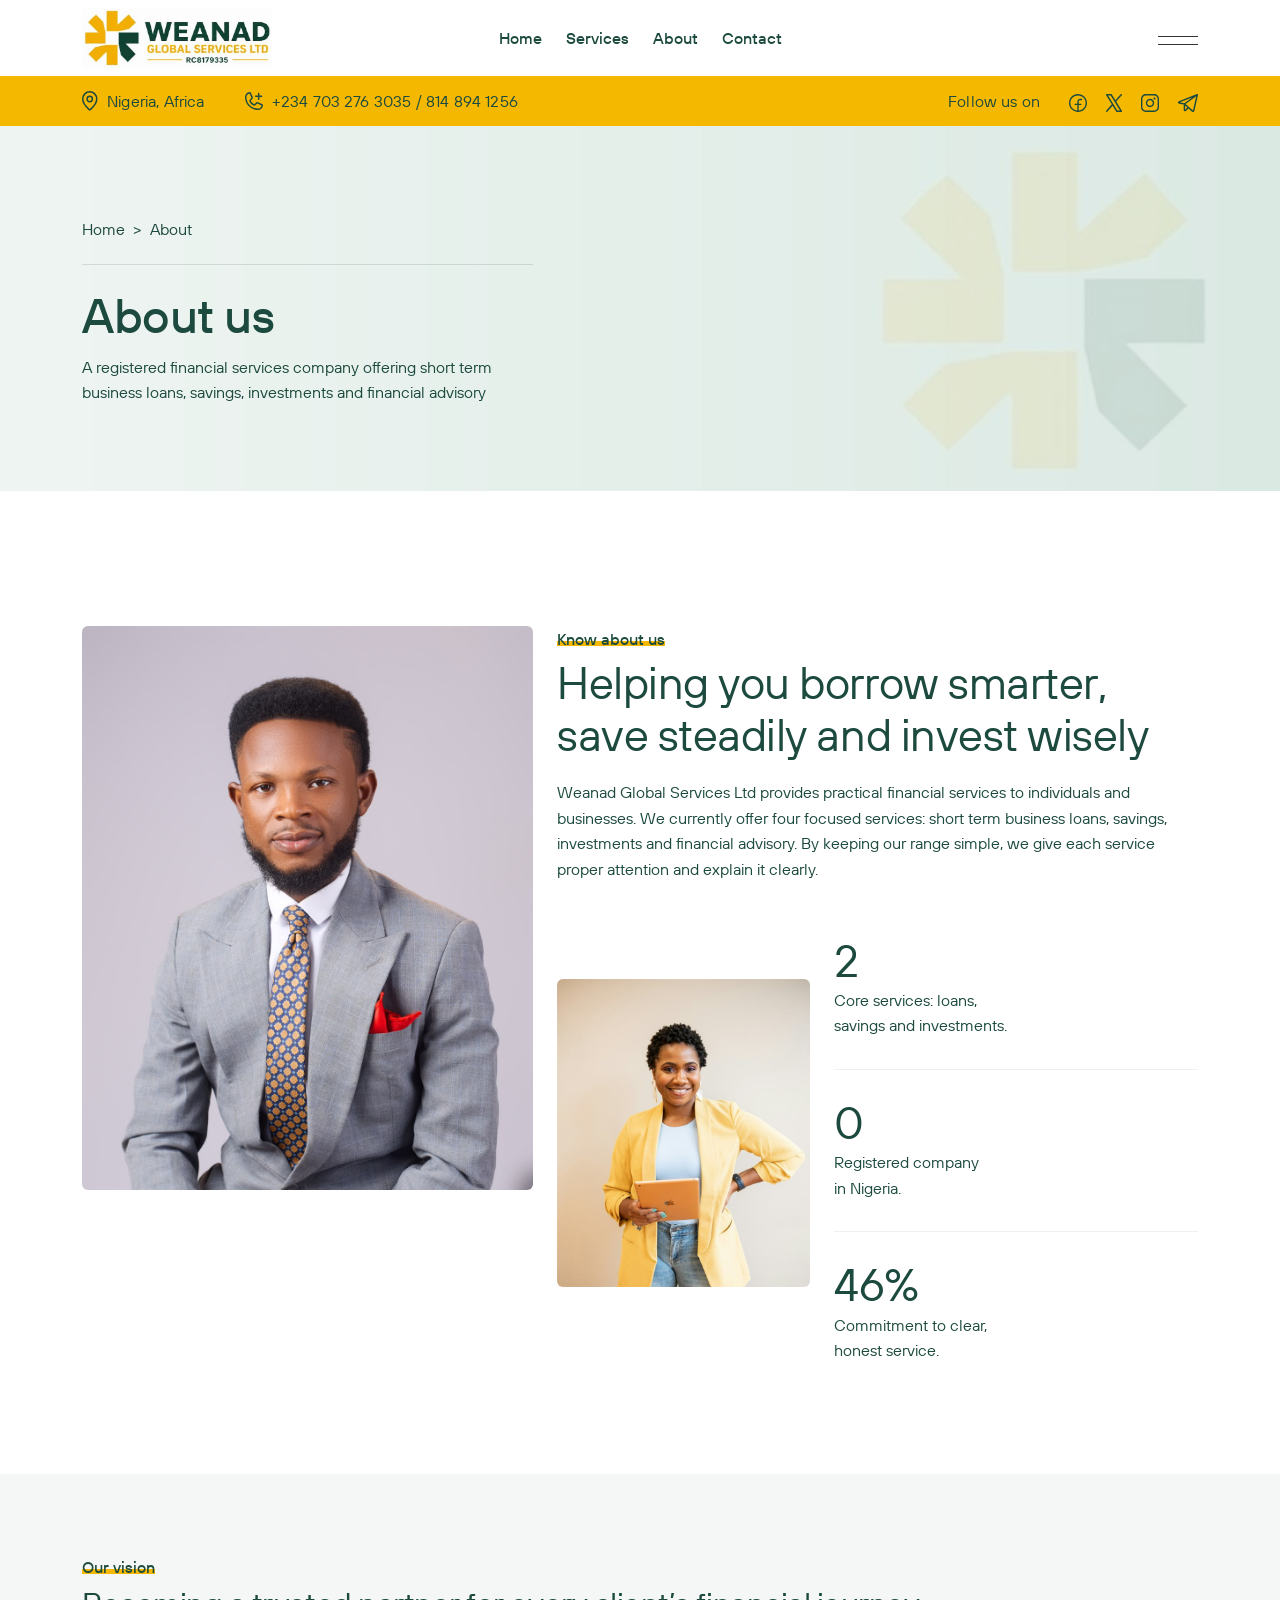
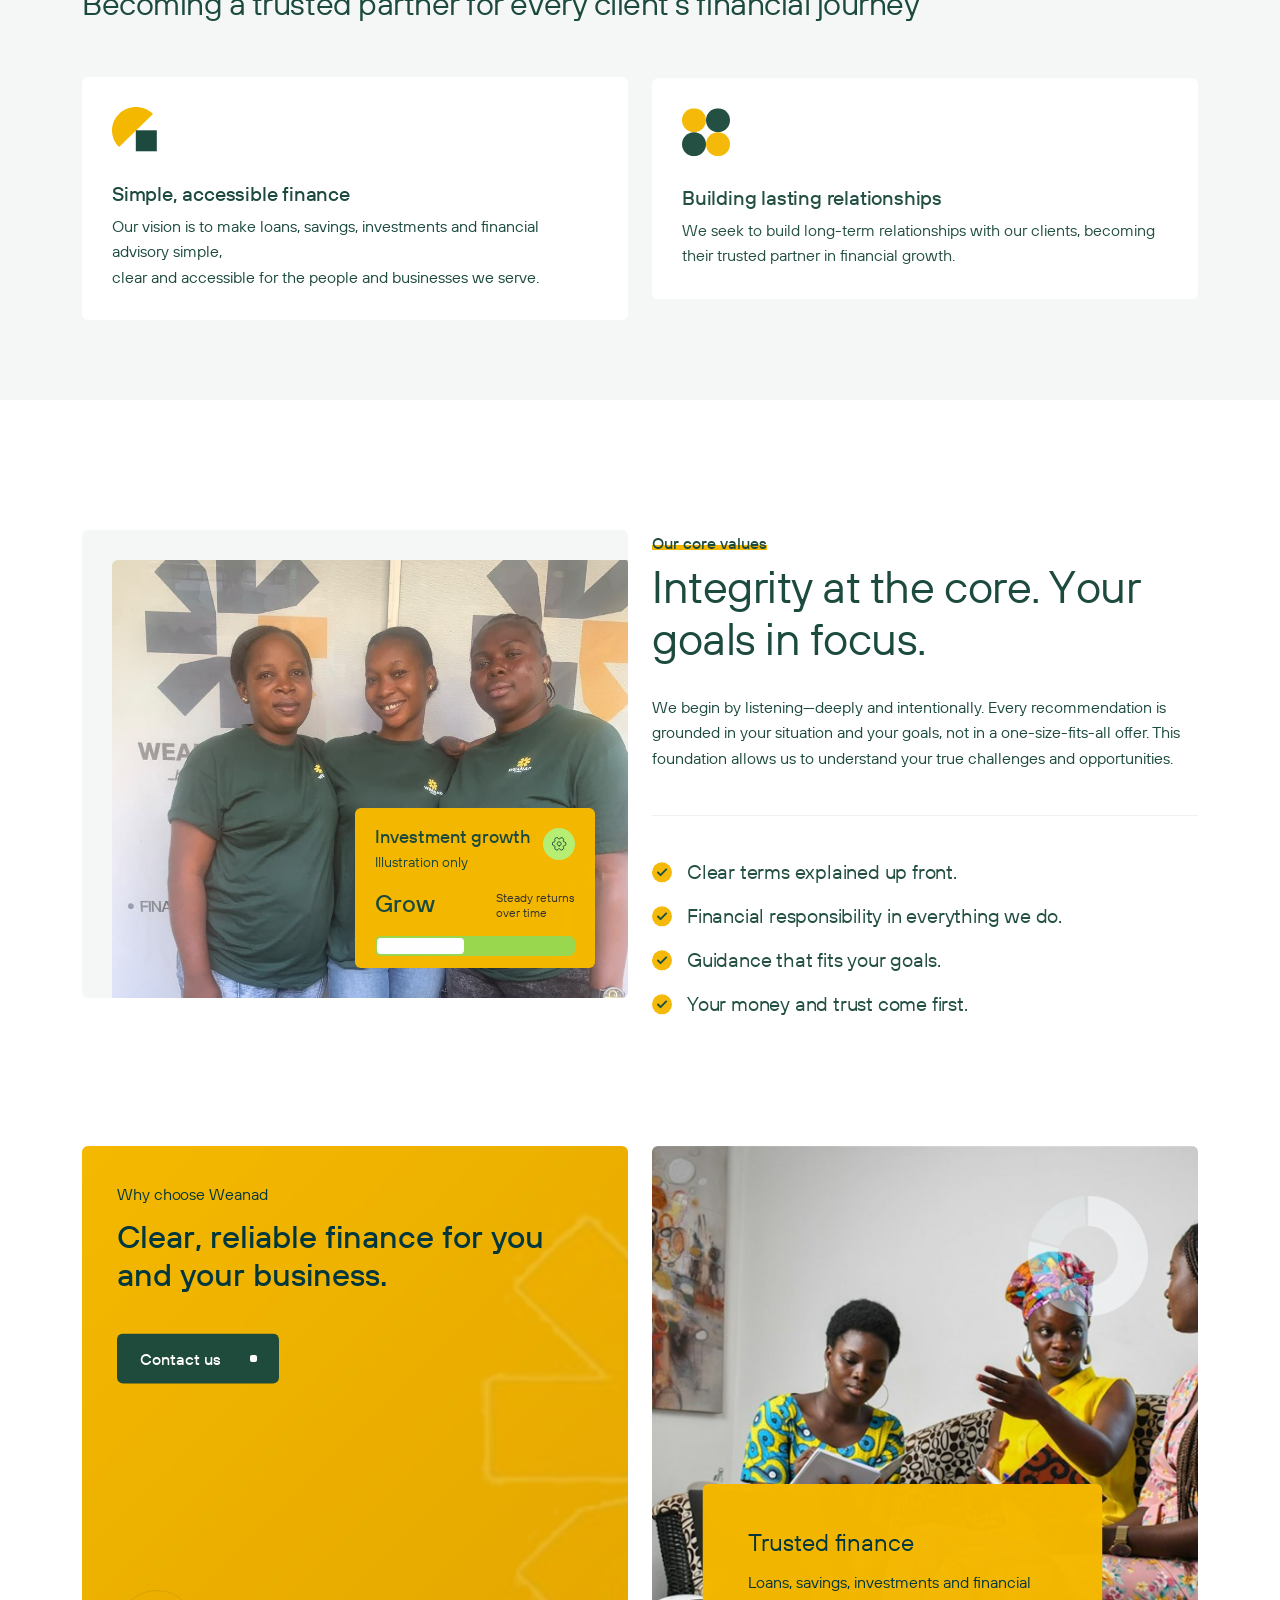
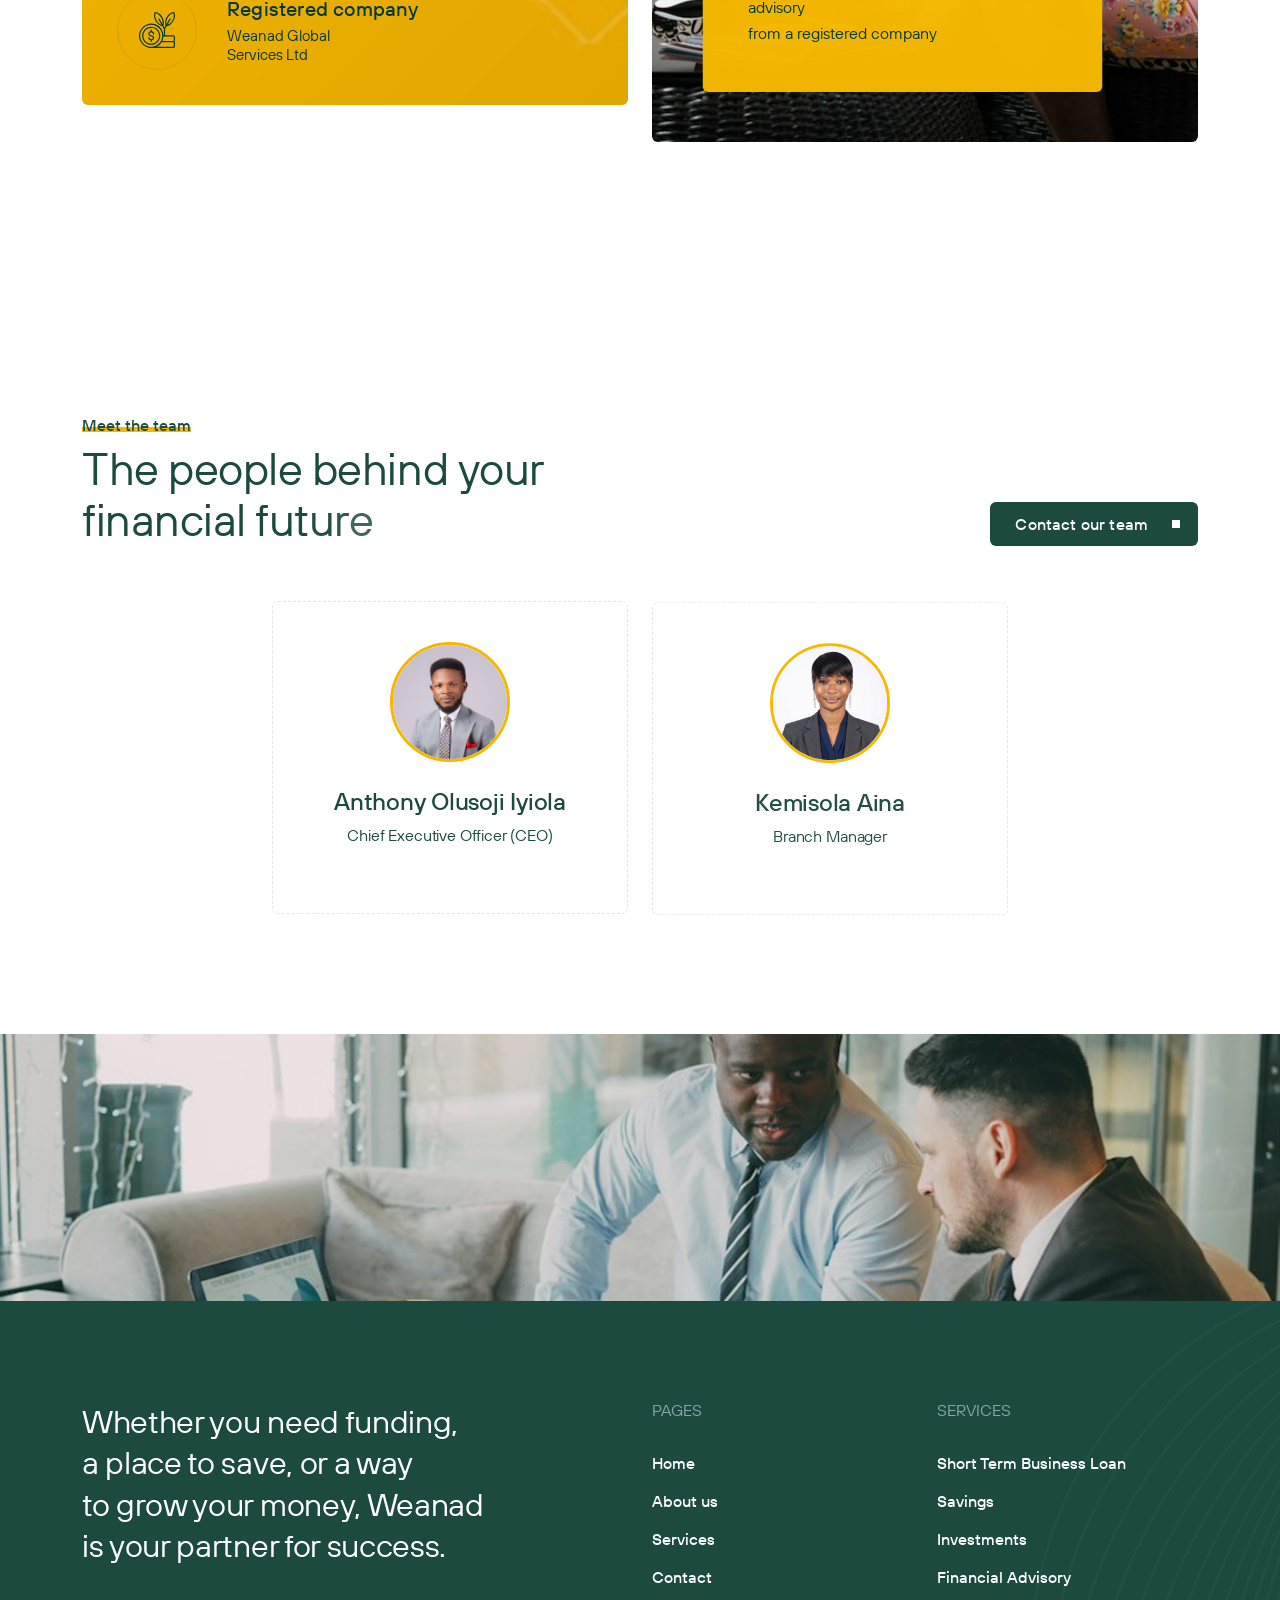
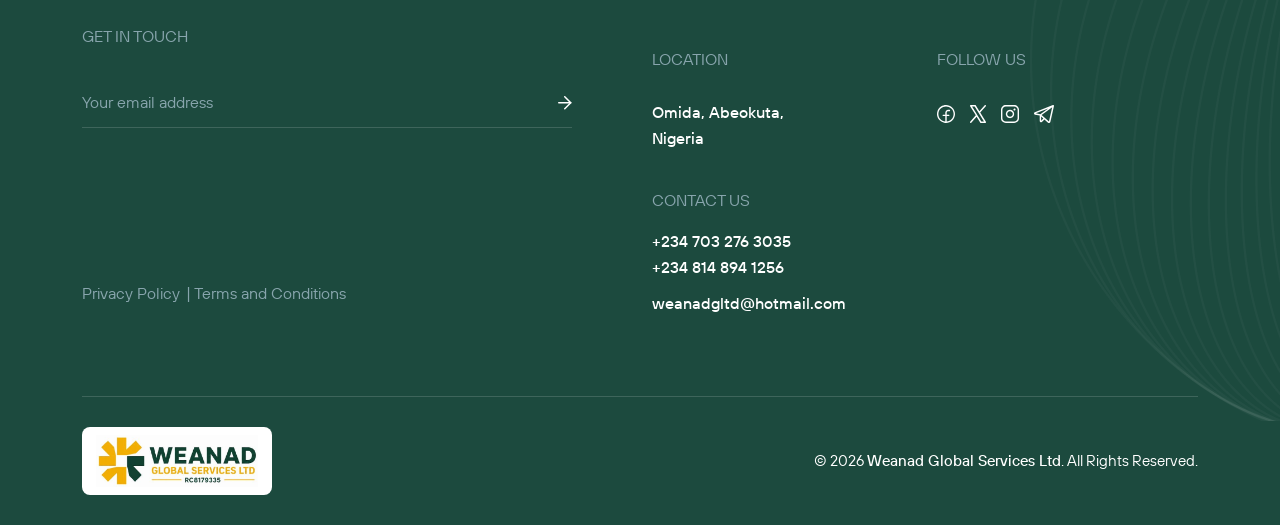
==== about.html @ eb36cd3a "Use team photo on About page Co-Authored-By: Claude Sonnet 5.5 <noreply@anthropic.com>" ====
<!doctype html>
<html class="no-js" lang="zxx">

<head>

   <meta charset="utf-8">
   <meta http-equiv="x-ua-compatible" content="ie=edge">
   <title>Weanad Global Services Ltd - Microlending, Savings, Investments & Financial Advisory</title>
   <meta name="description" content="Weanad Global Services Ltd (RC 8179335) offers short term business loans, savings, investments and financial advisory.">
   <meta name="viewport" content="width=device-width, initial-scale=1">

   <!-- Place favicon.ico in the root directory -->
   <link rel="shortcut icon" type="image/x-icon" href="assets/img/logo/favicon.png">

   <!-- CSS here -->
   <link rel="stylesheet" href="assets/css/bootstrap.css">
   <link rel="stylesheet" href="assets/css/swiper-bundle.css">
   <link rel="stylesheet" href="assets/css/nice-select.css">
   <link rel="stylesheet" href="assets/css/magnific-popup.css">
   <link rel="stylesheet" href="assets/css/spacing.css">
   <link rel="stylesheet" href="assets/css/main.css">

</head>

 

<body class="theme-finances">

   <!-- Loader Start -->
   <div id="loading">
      <div class="loader-mask">
         <li class="tp-fading-circle">
            <div class="tp-circle1 tp-circle"></div>
            <div class="tp-circle2 tp-circle"></div>
            <div class="tp-circle3 tp-circle"></div>
            <div class="tp-circle4 tp-circle"></div>
            <div class="tp-circle5 tp-circle"></div>
            <div class="tp-circle6 tp-circle"></div>
            <div class="tp-circle7 tp-circle"></div>
            <div class="tp-circle8 tp-circle"></div>
            <div class="tp-circle9 tp-circle"></div>
            <div class="tp-circle10 tp-circle"></div>
            <div class="tp-circle11 tp-circle"></div>
            <div class="tp-circle12 tp-circle"></div>
         </li>
         <h3 class="loading-title">Weanad</h3>
      </div>
    </div>
   <!-- Loader End -->
   

   <!-- back to top start -->
   <div class="back-to-top-wrapper">
      <button id="back_to_top" type="button" class="back-to-top-btn">
         <svg width="12" height="7" viewBox="0 0 12 7" fill="none" xmlns="http://www.w3.org/2000/svg">
            <path d="M11 6L6 1L1 6" stroke="currentColor" stroke-width="1.5" stroke-linecap="round"
               stroke-linejoin="round" />
         </svg>
      </button>
   </div>
   <!-- back to top end -->


   <!-- tp-offcanvus-area-start -->
   <div class="tp-offcanvas-area">
      <div class="tp-offcanvas-wrapper">
         <div class="tp-offcanvas-top d-flex align-items-center justify-content-between">
            <div class="tp-offcanvas-logo">
               <a href="index.html">
                  <img class="logo-1" data-width="170" src="assets/img/logo/weanad-logo.png" alt="">
               </a>
            </div>
            <div class="tp-offcanvas-close">
               <button class="tp-offcanvas-close-btn">
                  <svg width="37" height="38" viewBox="0 0 37 38" fill="none" xmlns="http://www.w3.org/2000/svg">
                     <path d="M9.19141 9.80762L27.5762 28.1924" stroke="currentColor" stroke-width="1.5"
                        stroke-linecap="round" stroke-linejoin="round" />
                     <path d="M9.19141 28.1924L27.5762 9.80761" stroke="currentColor" stroke-width="1.5"
                        stroke-linecap="round" stroke-linejoin="round" />
                  </svg>
               </button>
            </div>
         </div>
         <div class="tp-offcanvas-main">
            <div class="tp-offcanvas-content d-none d-xl-block">
               <h3 class="tp-offcanvas-title">Hello There!</h3>
               <p>Short term business loans, savings, investments and financial advisory from Weanad Global Services Ltd.</p>
            </div>
            <div class="tp-offcanvas-menu d-xl-none">
               <nav></nav>
            </div>
            <div class="tp-offcanvas-contact">
               <h3 class="tp-offcanvas-title sm">Information</h3>
               <ul>
                  <li><a href="tel:+2347032763035">+234 703 276 3035</a></li>
                  <li><a href="tel:+2348148941256">+234 814 894 1256</a></li>
                  <li><a href="mailto:weanadgltd@hotmail.com">weanadgltd@hotmail.com</a></li>
                  <li><a href="#">Omida, Abeokuta, Nigeria</a></li>
               </ul>
            </div>
            <div class="tp-offcanvas-social">
               <h3 class="tp-offcanvas-title sm">Follow Us</h3>
               <ul>
                  <li>
                     <a href="#">
                        <svg width="16" height="16" viewBox="0 0 16 16" fill="none" xmlns="http://www.w3.org/2000/svg">
                           <path
                              d="M11.25 1.5H4.75C2.95507 1.5 1.5 2.95507 1.5 4.75V11.25C1.5 13.0449 2.95507 14.5 4.75 14.5H11.25C13.0449 14.5 14.5 13.0449 14.5 11.25V4.75C14.5 2.95507 13.0449 1.5 11.25 1.5Z"
                              stroke="currentColor" stroke-width="1.5" stroke-linecap="round" stroke-linejoin="round" />
                           <path
                              d="M10.6016 7.5907C10.6818 8.13166 10.5894 8.68414 10.3375 9.16955C10.0856 9.65497 9.68711 10.0486 9.19862 10.2945C8.71014 10.5404 8.15656 10.6259 7.61663 10.5391C7.0767 10.4522 6.57791 10.1972 6.19121 9.81055C5.80451 9.42385 5.54959 8.92506 5.46271 8.38513C5.37583 7.8452 5.46141 7.29163 5.70728 6.80314C5.95315 6.31465 6.34679 5.91613 6.83221 5.66425C7.31763 5.41238 7.87011 5.31998 8.41107 5.4002C8.96287 5.48202 9.47372 5.73915 9.86817 6.1336C10.2626 6.52804 10.5197 7.0389 10.6016 7.5907Z"
                              stroke="currentColor" stroke-width="1.5" stroke-linecap="round" stroke-linejoin="round" />
                           <path d="M11.5742 4.42578H11.5842" stroke="currentColor" stroke-width="1.5"
                              stroke-linecap="round" stroke-linejoin="round" />
                        </svg>
                     </a>
                  </li>
                  <li>
                     <a href="#">
                        <svg width="18" height="18" viewBox="0 0 18 18" fill="none" xmlns="http://www.w3.org/2000/svg">
                           <path
                              d="M2.50589 12.7494C4.57662 16.336 9.16278 17.5648 12.7494 15.4941C14.2113 14.65 15.2816 13.388 15.8962 11.9461C16.7895 9.85066 16.7208 7.37526 15.4941 5.25063C14.2674 3.12599 12.1581 1.82872 9.89669 1.55462C8.34063 1.366 6.71259 1.66183 5.25063 2.50589C1.66403 4.57662 0.435172 9.16278 2.50589 12.7494Z"
                              stroke="currentColor" stroke-width="1.5" />
                           <path
                              d="M12.7127 15.4292C12.7127 15.4292 12.0086 10.4867 10.5011 7.87559C8.99362 5.26451 5.28935 2.57155 5.28935 2.57155M5.68449 15.6124C6.79553 12.2606 12.34 8.54524 16.3975 9.43537M12.311 2.4082C11.1953 5.72344 5.75732 9.38453 1.71875 8.58915"
                              stroke="currentColor" stroke-width="1.5" stroke-linecap="round" />
                        </svg>
                     </a>
                  </li>
                  <li>
                     <a href="#">
                        <svg width="18" height="11" viewBox="0 0 18 11" fill="none" xmlns="http://www.w3.org/2000/svg">
                           <path
                              d="M1 5.5715H6.33342C7.62867 5.5715 8.61917 6.56199 8.61917 7.85725C8.61917 9.15251 7.62867 10.143 6.33342 10.143H1.76192C1.30477 10.143 1 9.83823 1 9.38108V1.76192C1 1.30477 1.30477 1 1.76192 1H5.5715C6.86676 1 7.85725 1.99049 7.85725 3.28575C7.85725 4.58101 6.86676 5.5715 5.5715 5.5715H1Z"
                              stroke="currentColor" stroke-width="1.5" stroke-miterlimit="10"></path>
                           <path
                              d="M10.9062 7.09454H17.0016C17.0016 5.41832 15.6301 4.04688 13.9539 4.04688C12.2777 4.04688 10.9062 5.41832 10.9062 7.09454ZM10.9062 7.09454C10.9062 8.77076 12.2777 10.1422 13.9539 10.1422H15.2492"
                              stroke="currentColor" stroke-width="1.5" stroke-miterlimit="10" stroke-linecap="round"
                              stroke-linejoin="round"></path>
                           <path d="M16.1125 1.44434H11.668" stroke="currentColor" stroke-width="1.2"
                              stroke-miterlimit="10" stroke-linecap="round" stroke-linejoin="round"></path>
                        </svg>
                     </a>
                  </li>
                  <li>
                     <a href="#">
                        <svg width="18" height="14" viewBox="0 0 18 14" fill="none" xmlns="http://www.w3.org/2000/svg">
                           <path
                              d="M12.75 13H5.25C3 13 1.5 11.5 1.5 9.25V4.75C1.5 2.5 3 1 5.25 1H12.75C15 1 16.5 2.5 16.5 4.75V9.25C16.5 11.5 15 13 12.75 13Z"
                              stroke="currentColor" stroke-width="1.5" stroke-miterlimit="10" stroke-linecap="round"
                              stroke-linejoin="round" />
                           <path
                              d="M8.70676 5.14837L10.8006 6.40465C11.5543 6.90716 11.5543 7.66093 10.8006 8.16344L8.70676 9.41972C7.86923 9.92224 7.19922 9.50348 7.19922 8.5822V6.06964C7.19922 4.98086 7.86923 4.64585 8.70676 5.14837Z"
                              fill="currentColor" />
                        </svg>
                     </a>
                  </li>
               </ul>
            </div>
         </div>
      </div>
   </div>
   <div class="body-overlay"></div>
   <!-- tp-offcanvus-area-end -->


   <!-- tp search area start -->
   <div class="tp-search-area p-relative">
      <div class="tp-search-wrapper">
         <div class="tp-search-close">
            <button type="button" class="tp-search-close-btn">
               <svg width="37" height="38" viewBox="0 0 37 38" fill="none" xmlns="http://www.w3.org/2000/svg">
                  <path d="M9.19141 9.80762L27.5762 28.1924" stroke="currentColor" stroke-width="1.5"
                     stroke-linecap="round" stroke-linejoin="round"></path>
                  <path d="M9.19141 28.1924L27.5762 9.80761" stroke="currentColor" stroke-width="1.5"
                     stroke-linecap="round" stroke-linejoin="round"></path>
               </svg>
            </button>
         </div>
         <div class="container">
            <div class="row justify-content-center">
               <div class="col-lg-8">
                  <div class="tp-search-input p-relative mb-60">
                     <input type="text" placeholder="What are you looking for?">
                     <button type="submit" class="tp-search-input-btn">
                        <svg xmlns="http://www.w3.org/2000/svg" width="18" height="18" viewBox="0 0 18 18" fill="none">
                           <path
                              d="M13.6792 12.6197C13.3863 12.3268 12.9114 12.3268 12.6185 12.6197C12.3256 12.9126 12.3256 13.3875 12.6185 13.6804L13.1489 13.15L13.6792 12.6197ZM13.1489 13.15L12.6185 13.6804L16.2185 17.2803L16.7489 16.75L17.2792 16.2197L13.6792 12.6197L13.1489 13.15ZM15.1499 7.94997H15.8999C15.8999 3.55932 12.3406 0 7.94997 0V0.75V1.5C11.5122 1.5 14.3999 4.38775 14.3999 7.94997H15.1499ZM7.94997 0.75V0C3.55932 0 0 3.55932 0 7.94997H0.75H1.5C1.5 4.38775 4.38775 1.5 7.94997 1.5V0.75ZM0.75 7.94997H0C0 12.3406 3.55932 15.8999 7.94997 15.8999V15.1499V14.3999C4.38775 14.3999 1.5 11.5122 1.5 7.94997H0.75ZM7.94997 15.1499V15.8999C12.3406 15.8999 15.8999 12.3406 15.8999 7.94997H15.1499H14.3999C14.3999 11.5122 11.5122 14.3999 7.94997 14.3999V15.1499Z"
                              fill="currentcolor"></path>
                        </svg>
                     </button>
                  </div>
               </div>
            </div>
         </div>
      </div>
   </div>
   <!-- tp search area end -->

      <header class="tp-header-height">

         <!-- header area start -->
         <div id="header-sticky" class="tp-header-area">
            <div class="container container-1800">
               <div class="row align-items-center">
                  <div class="col-xxl-3 col-xl-3 col-6">
                     <div class="tp-header-left-side">
                        <div class="tp-header-logo">
                           <a href="index.html">
                              <img data-width="190" src="assets/img/logo/weanad-logo.png" alt="">
                           </a>
                        </div>
                        
                     </div>
                  </div>
                  <div class="col-xxl-5 col-xl-6 d-none d-xl-block">
                     <div class="tp-header-menu tp-header-dropdown text-center">
                        <nav class="tp-mobile-menu-active">
                           <ul>
                              <li><a href="index.html">Home</a></li>
                              <li class="has-dropdown">
                                 <a href="service.html">Services</a>
                                 <ul class="tp-submenu submenu">
                                    <li><a href="service-loan.html">Short Term Business Loan</a></li>
                                    <li><a href="service-savings.html">Savings</a></li>
                                    <li><a href="service-investments.html">Investments</a></li>
                                    <li><a href="service-advisory.html">Financial Advisory</a></li>
                                    <li><a href="service.html">All Services</a></li>
                                 </ul>
                              </li>
                              <li><a href="about.html">About</a></li>
                              <li><a href="contact.html">Contact</a></li>
                           </ul>
                        </nav>
                     </div>
                  </div>
                  <div class="col-xxl-4 col-xl-3 col-6">
                     <div class="tp-header-action d-flex justify-content-end">
                        <a href="contact.html" class="tp-btn-event d-none d-xxl-flex">
                           <div class="button-text">Get started</div>
                           <div class="button-icon-wrapper">
                              <img src="assets/img/finance/hero/btn-arrow.svg" loading="lazy" width="16" height="16"
                                 alt="" class="button-image">
                              <div class="button-dot"></div>
                           </div>
                        </a>
                        <button class="tp-header-bar tp-offcanvas-open-btn ml-25">
                           <span>
                              <svg xmlns="http://www.w3.org/2000/svg" width="40" height="9" viewBox="0 0 40 9" fill="none">
                                 <path d="M0 0H40V1H0V0Z" fill="currentColor"/>
                                 <path d="M0 8H40V9H0V8Z" fill="currentColor"/>
                              </svg>
                           </span>
                        </button>
                     </div>
                  </div>
               </div>
            </div>
         </div>
         <div class="tp-header-bottom d-none d-md-block" data-bg-color="#F5B800">
            <div class="container container-1800">
               <div class="row justify-content-between">
                  <div class="col-md-6">
                     <div class="tp-header-info">
                        <a class="tp-line-anim" href="#"><span>
                           <svg xmlns="http://www.w3.org/2000/svg" width="16" height="20" viewBox="0 0 16 20" fill="none">
                           <path d="M14.75 7.95009C14.75 12.4438 9.90338 17.1239 8.27588 18.5693C8.12426 18.6866 7.9397 18.75 7.75 18.75C7.5603 18.75 7.37574 18.6866 7.22412 18.5693C5.59662 17.1239 0.75 12.4438 0.75 7.95009C0.75 6.04051 1.4875 4.20914 2.80025 2.85886C4.11301 1.50858 5.89348 0.75 7.75 0.75C9.60652 0.75 11.387 1.50858 12.6997 2.85886C14.0125 4.20914 14.75 6.04051 14.75 7.95009Z" stroke="#1C4A3E" stroke-width="1.5" stroke-linecap="round" stroke-linejoin="round"/>
                           <path d="M7.75 10.6501C9.19975 10.6501 10.375 9.44128 10.375 7.95009C10.375 6.4589 9.19975 5.25006 7.75 5.25006C6.30025 5.25006 5.125 6.4589 5.125 7.95009C5.125 9.44128 6.30025 10.6501 7.75 10.6501Z" stroke="#1C4A3E" stroke-width="1.5" stroke-linecap="round" stroke-linejoin="round"/>
                           </svg>
                        </span> Nigeria, Africa</a>
                        <a class="tp-line-anim" href="tel:+2347032763035"><span>
                           <svg xmlns="http://www.w3.org/2000/svg" width="18" height="18" viewBox="0 0 18 18" fill="none">
                           <path d="M17.1326 12.1013L12.8935 10.2014L12.8827 10.196C12.6625 10.1017 12.4222 10.0638 12.1837 10.0858C11.9451 10.1079 11.7158 10.189 11.5165 10.322C11.4931 10.3375 11.4705 10.3543 11.449 10.3724L9.2584 12.2399C7.87058 11.5658 6.43777 10.1438 5.76366 8.774L7.63388 6.55008C7.65188 6.52758 7.66898 6.50508 7.68518 6.48078C7.81517 6.28215 7.89403 6.05447 7.91476 5.81799C7.93549 5.58151 7.89743 5.34358 7.80398 5.12537C7.80363 5.12178 7.80363 5.11816 7.80398 5.11457L5.89867 0.867426C5.77513 0.582362 5.56271 0.344895 5.29313 0.190474C5.02354 0.0360541 4.71124 -0.0270376 4.40285 0.010618C3.18331 0.171096 2.06389 0.770017 1.25366 1.69552C0.443431 2.62102 -0.00219686 3.80982 8.14386e-06 5.03987C8.14386e-06 12.1859 5.81406 18 12.9601 18C14.1902 18.0022 15.379 17.5566 16.3045 16.7463C17.23 15.9361 17.8289 14.8167 17.9894 13.5971C18.027 13.2888 17.9639 12.9765 17.8095 12.7069C17.6551 12.4373 17.4176 12.2249 17.1326 12.1013ZM12.9601 16.56C9.90583 16.5566 6.97759 15.3418 4.81787 13.1821C2.65815 11.0224 1.44336 8.09417 1.44002 5.03987C1.43664 4.161 1.75327 3.31095 2.33079 2.64846C2.90832 1.98597 3.70724 1.55635 4.57835 1.43983C4.578 1.44342 4.578 1.44704 4.57835 1.45063L6.46837 5.68067L4.60805 7.9073C4.58917 7.92902 4.57202 7.95219 4.55675 7.9766C4.42131 8.18442 4.34186 8.42371 4.32609 8.67128C4.31032 8.91884 4.35878 9.16628 4.46675 9.38961C5.28216 11.0573 6.96248 12.725 8.64819 13.5395C8.87316 13.6465 9.12203 13.6933 9.37049 13.6753C9.61894 13.6573 9.85848 13.5752 10.0657 13.4369C10.089 13.4214 10.1113 13.4042 10.1323 13.3856L12.3202 11.5199L16.5503 13.4153C16.5503 13.4153 16.5575 13.4153 16.5602 13.4153C16.4449 14.2875 16.0158 15.0878 15.3532 15.6666C14.6906 16.2454 13.8399 16.563 12.9601 16.56ZM10.0801 4.31986C10.0801 4.1289 10.156 3.94577 10.291 3.81074C10.426 3.67571 10.6092 3.59985 10.8001 3.59985H12.9601V1.43983C12.9601 1.24887 13.036 1.06574 13.171 0.93071C13.306 0.795683 13.4892 0.719825 13.6801 0.719825C13.8711 0.719825 14.0542 0.795683 14.1893 0.93071C14.3243 1.06574 14.4001 1.24887 14.4001 1.43983V3.59985H16.5602C16.7511 3.59985 16.9343 3.67571 17.0693 3.81074C17.2043 3.94577 17.2802 4.1289 17.2802 4.31986C17.2802 4.51082 17.2043 4.69395 17.0693 4.82898C16.9343 4.96401 16.7511 5.03987 16.5602 5.03987H14.4001V7.19989C14.4001 7.39085 14.3243 7.57398 14.1893 7.70901C14.0542 7.84404 13.8711 7.9199 13.6801 7.9199C13.4892 7.9199 13.306 7.84404 13.171 7.70901C13.036 7.57398 12.9601 7.39085 12.9601 7.19989V5.03987H10.8001C10.6092 5.03987 10.426 4.96401 10.291 4.82898C10.156 4.69395 10.0801 4.51082 10.0801 4.31986Z" fill="#1C4A3E"/>
                           </svg>
                        </span> +234 703 276 3035 / 814 894 1256</a>
                     </div>
                  </div>
                  <div class="col-md-6">
                     <div class="text-end">
                        <div class="tp-header-social">
                           <span>Follow us on</span>
                           <a href="#">
                              <svg xmlns="http://www.w3.org/2000/svg" width="18" height="18" viewBox="0 0 18 18" fill="none">
                                 <path d="M9 0C7.21997 0 5.47991 0.527841 3.99987 1.51677C2.51983 2.50571 1.36628 3.91131 0.685088 5.55585C0.00389957 7.20038 -0.17433 9.00998 0.172936 10.7558C0.520203 12.5016 1.37737 14.1053 2.63604 15.364C3.89471 16.6226 5.49836 17.4798 7.24419 17.8271C8.99002 18.1743 10.7996 17.9961 12.4442 17.3149C14.0887 16.6337 15.4943 15.4802 16.4832 14.0001C17.4722 12.5201 18 10.78 18 9C17.9975 6.61382 17.0485 4.3261 15.3612 2.63882C13.6739 0.95154 11.3862 0.00251984 9 0ZM9.69231 16.5834V11.0769H11.7692C11.9528 11.0769 12.1289 11.004 12.2588 10.8741C12.3886 10.7443 12.4615 10.5682 12.4615 10.3846C12.4615 10.201 12.3886 10.0249 12.2588 9.89508C12.1289 9.76524 11.9528 9.69231 11.7692 9.69231H9.69231V7.61538C9.69231 7.24816 9.83819 6.89598 10.0979 6.63631C10.3575 6.37665 10.7097 6.23077 11.0769 6.23077H12.4615C12.6452 6.23077 12.8212 6.15783 12.9511 6.028C13.0809 5.89816 13.1538 5.72207 13.1538 5.53846C13.1538 5.35485 13.0809 5.17876 12.9511 5.04892C12.8212 4.91909 12.6452 4.84615 12.4615 4.84615H11.0769C10.3425 4.84615 9.63811 5.13791 9.11878 5.65724C8.59945 6.17657 8.30769 6.88094 8.30769 7.61538V9.69231H6.23077C6.04716 9.69231 5.87107 9.76524 5.74124 9.89508C5.6114 10.0249 5.53846 10.201 5.53846 10.3846C5.53846 10.5682 5.6114 10.7443 5.74124 10.8741C5.87107 11.004 6.04716 11.0769 6.23077 11.0769H8.30769V16.5834C6.35607 16.4052 4.54826 15.4815 3.26029 14.0045C1.97231 12.5274 1.30334 10.6107 1.39251 8.653C1.48168 6.69529 2.32213 4.84732 3.73905 3.49348C5.15597 2.13963 7.04027 1.38413 9 1.38413C10.9597 1.38413 12.844 2.13963 14.261 3.49348C15.6779 4.84732 16.5183 6.69529 16.6075 8.653C16.6967 10.6107 16.0277 12.5274 14.7397 14.0045C13.4517 15.4815 11.6439 16.4052 9.69231 16.5834Z" fill="currentColor"/>
                              </svg>
                           </a>
                           <a href="#">
                              <svg xmlns="http://www.w3.org/2000/svg" width="16" height="18" viewBox="0 0 16 18" fill="none">
                                 <path d="M15.8866 16.8372L10.1977 7.61989L15.8112 1.25359C15.9382 1.10604 16.0036 0.912859 15.9933 0.715913C15.983 0.518968 15.8979 0.334135 15.7563 0.201488C15.6147 0.0688409 15.4281 -0.000929265 15.237 0.00730397C15.0459 0.0155372 14.8656 0.10111 14.7352 0.24547L9.38801 6.30915L5.7084 0.347593C5.64278 0.241118 5.55216 0.153438 5.44493 0.0926771C5.33771 0.031916 5.21734 3.90975e-05 5.09498 8.86646e-08H0.732879C0.602526 -6.52684e-05 0.474553 0.0360029 0.362362 0.104428C0.25017 0.172853 0.157887 0.271117 0.095174 0.388932C0.0324615 0.506746 0.00162721 0.639777 0.00589964 0.774094C0.0101721 0.908411 0.0493941 1.03907 0.119459 1.1524L5.80836 10.3688L0.194887 16.7398C0.129334 16.8124 0.0784097 16.8976 0.0450649 16.9907C0.01172 17.0837 -0.00338233 17.1827 0.000633741 17.2818C0.00464981 17.3809 0.0277044 17.4782 0.0684608 17.568C0.109217 17.6578 0.166865 17.7385 0.238063 17.8052C0.309261 17.8719 0.392593 17.9233 0.48323 17.9566C0.573866 17.9899 0.670004 18.0042 0.766072 17.9989C0.86214 17.9936 0.956227 17.9687 1.04288 17.9256C1.12953 17.8825 1.20703 17.8221 1.27087 17.7479L6.61808 11.6842L10.2977 17.6458C10.3638 17.7514 10.4547 17.8381 10.5619 17.898C10.6691 17.958 10.7892 17.9891 10.9111 17.9887H15.2732C15.4034 17.9886 15.5312 17.9525 15.6433 17.8841C15.7553 17.8158 15.8475 17.7176 15.9102 17.6C15.9729 17.4823 16.0038 17.3494 15.9996 17.2153C15.9955 17.0811 15.9565 16.9505 15.8866 16.8372ZM11.3101 16.4896L2.05696 1.49906H4.69239L13.9491 16.4896H11.3101Z" fill="currentColor"/>
                              </svg>
                           </a>
                           <a href="#">
                              <svg xmlns="http://www.w3.org/2000/svg" width="18" height="18" viewBox="0 0 18 18" fill="none">
                                 <path d="M9 4.84615C8.17845 4.84615 7.37534 5.08977 6.69225 5.5462C6.00915 6.00263 5.47674 6.65138 5.16235 7.41039C4.84795 8.16941 4.76569 9.00461 4.92597 9.81038C5.08625 10.6161 5.48186 11.3563 6.06279 11.9372C6.64371 12.5181 7.38386 12.9138 8.18962 13.074C8.99539 13.2343 9.83059 13.152 10.5896 12.8377C11.3486 12.5233 11.9974 11.9909 12.4538 11.3078C12.9102 10.6247 13.1538 9.82155 13.1538 9C13.1527 7.89868 12.7147 6.8428 11.9359 6.06405C11.1572 5.2853 10.1013 4.8473 9 4.84615ZM9 11.7692C8.4523 11.7692 7.9169 11.6068 7.4615 11.3025C7.0061 10.9982 6.65116 10.5657 6.44156 10.0597C6.23197 9.55373 6.17713 8.99693 6.28398 8.45975C6.39083 7.92257 6.65457 7.42914 7.04186 7.04186C7.42914 6.65457 7.92257 6.39083 8.45975 6.28398C8.99693 6.17713 9.55373 6.23197 10.0597 6.44156C10.5657 6.65116 10.9982 7.0061 11.3025 7.4615C11.6068 7.9169 11.7692 8.4523 11.7692 9C11.7692 9.73445 11.4775 10.4388 10.9581 10.9581C10.4388 11.4775 9.73445 11.7692 9 11.7692ZM13.1538 0H4.84615C3.5613 0.00137443 2.32946 0.512391 1.42092 1.42092C0.512391 2.32946 0.00137443 3.5613 0 4.84615V13.1538C0.00137443 14.4387 0.512391 15.6705 1.42092 16.5791C2.32946 17.4876 3.5613 17.9986 4.84615 18H13.1538C14.4387 17.9986 15.6705 17.4876 16.5791 16.5791C17.4876 15.6705 17.9986 14.4387 18 13.1538V4.84615C17.9986 3.5613 17.4876 2.32946 16.5791 1.42092C15.6705 0.512391 14.4387 0.00137443 13.1538 0ZM16.6154 13.1538C16.6154 14.0719 16.2507 14.9524 15.6015 15.6015C14.9524 16.2507 14.0719 16.6154 13.1538 16.6154H4.84615C3.9281 16.6154 3.04764 16.2507 2.39848 15.6015C1.74931 14.9524 1.38462 14.0719 1.38462 13.1538V4.84615C1.38462 3.9281 1.74931 3.04764 2.39848 2.39848C3.04764 1.74931 3.9281 1.38462 4.84615 1.38462H13.1538C14.0719 1.38462 14.9524 1.74931 15.6015 2.39848C16.2507 3.04764 16.6154 3.9281 16.6154 4.84615V13.1538ZM14.5385 4.5C14.5385 4.70539 14.4776 4.90616 14.3634 5.07694C14.2493 5.24771 14.0872 5.38082 13.8974 5.45941C13.7076 5.53801 13.4988 5.55858 13.2974 5.51851C13.096 5.47844 12.9109 5.37953 12.7657 5.2343C12.6205 5.08907 12.5216 4.90404 12.4815 4.70259C12.4414 4.50115 12.462 4.29235 12.5406 4.1026C12.6192 3.91284 12.7523 3.75066 12.9231 3.63655C13.0938 3.52244 13.2946 3.46154 13.5 3.46154C13.7754 3.46154 14.0396 3.57095 14.2343 3.7657C14.4291 3.96045 14.5385 4.22458 14.5385 4.5Z" fill="currentColor"/>
                              </svg>
                           </a>
                           <a href="#">
                              <svg xmlns="http://www.w3.org/2000/svg" width="20" height="18" viewBox="0 0 20 18" fill="none">
                                 <path d="M19.7219 0.196937C19.6112 0.100607 19.4765 0.0365415 19.3324 0.0116422C19.1883 -0.0132572 19.0402 0.00195346 18.904 0.0556353L0.809497 7.1936C0.553057 7.29412 0.33595 7.47589 0.190863 7.71155C0.0457752 7.9472 -0.0194404 8.22399 0.00503418 8.50025C0.0295088 8.7765 0.142349 9.03726 0.326566 9.24327C0.510784 9.44929 0.756408 9.5894 1.02646 9.64252L5.71482 10.5704V15.84C5.7139 16.127 5.79852 16.4077 5.95771 16.6457C6.11691 16.8837 6.34334 17.068 6.60767 17.1747C6.87159 17.2833 7.16183 17.3094 7.44065 17.2495C7.71947 17.1897 7.97397 17.0466 8.17105 16.839L10.4317 14.4756L14.0183 17.64C14.2771 17.8714 14.6108 17.9994 14.9567 18C15.1083 17.9999 15.2589 17.9759 15.4031 17.9289C15.6388 17.8535 15.8508 17.7172 16.0179 17.5336C16.1851 17.3499 16.3016 17.1253 16.3558 16.8822L19.9799 0.989844C20.0123 0.846517 20.0054 0.696999 19.96 0.557318C19.9145 0.417637 19.8322 0.293059 19.7219 0.196937ZM14.263 3.43697L6.26392 9.21142L1.83538 8.33571L14.263 3.43697ZM7.14338 15.84V11.5667L9.35676 13.5234L7.14338 15.84ZM14.9585 16.56L7.57641 10.0349L18.2013 2.35876L14.9585 16.56Z" fill="currentColor"/>
                              </svg>
                           </a>
                        </div>
                     </div>
                  </div>
               </div>
            </div>
         </div>
         <!-- header area end -->

      </header>

      <main>


         <!-- breadcrumb area start -->
         <div class="tp-breadcrumb-ptb pt-90 pb-70 z-index-1">
            <div class="tp-cc-chose-bg">
               <img src="assets/img/breadcrumb/image-1.jpg" alt="">
            </div>
            <div class="container">
               <div class="row">
                  <div class="col-lg-5">
                     <div class="tp-breadcrumb-content p-relative">
                        <ul class="tp-breadcrumb-list">
                           <li><a href="index.html">Home</a></li>
                           <li>></li>
                           <li>About</li>
                        </ul>
                        <h2 class="tp-breadcrumb-title">About us</h2>
                        <p>A registered financial services company offering <br> short term business loans, savings, investments and financial advisory</p>
                     </div>
                  </div>
               </div>
            </div>
         </div>
         <!-- breadcrumb area end -->


         <!-- about area start -->
         <div class="tp-about-ptb tp-sec-ptb pt-135 pb-110">
            <div class="container">
               <div class="row">
                  <div class="col-lg-5">
                     <div class="tp-about-thumb-wrap mb-30 tp-fade-anim" data-fade-from="left">
                        <img class="radius-6" src="assets/img/team/ceo.jpg" alt="Anthony Olusoji Iyiola, CEO">
                     </div>
                  </div>
                  <div class="col-lg-7">
                     <div class="tp-about-wrapper">
                        <div class="tp-fi-about-content pb-50">
                           <span class="tp-section-sub tp-fade-anim">Know about us</span>
                           <h3 class="tp-section-title mb-20" data-text-split data-letters-fade-in>Helping you borrow smarter, <br> save steadily and invest wisely</h3>
                           <div class="tp-fade-anim" data-delay=".5">
                              <p>Weanad Global Services Ltd provides practical financial services to individuals and businesses. <br>
                              We currently offer four focused services: short term business loans, savings, investments and financial advisory. <br>
                              By keeping our range simple, we give each service proper attention and explain it clearly.</p>
                           </div>
                        </div>
                        <div class="row align-items-center">
                           <div class="col-lg-5">
                              <div class="tp-about-thumb mb-30 tp-fade-anim" data-delay=".5" data-fade-from="left">
                                 <img class="radius-6" src="assets/img/finance/about/about-2.jpg" alt="">
                              </div>
                           </div>
                           <div class="col-lg-7">
                              <div class="tp-about-fact-wrap tp-fade-anim" data-delay=".7">
                                 <div class="tp-about-fact-item">
                                    <h3 class="tp-about-fact-item-title"><i class="purecounter fst-normal" data-purecounter-duration="2" data-purecounter-end="4"></i></h3>
                                    <p>Core services: loans, <br>savings and investments.</p>
                                 </div>
                                 <div class="tp-about-fact-item">
                                    <h3 class="tp-about-fact-item-title"><i class="purecounter fst-normal" data-purecounter-duration="2" data-purecounter-end="1"></i></h3>
                                    <p>Registered company <br>in Nigeria.</p>
                                 </div>
                                 <div class="tp-about-fact-item m-0 p-0 border-0">
                                    <h3 class="tp-about-fact-item-title"><i class="purecounter fst-normal" data-purecounter-duration="2" data-purecounter-end="100"></i>%</h3>
                                    <p>Commitment to clear, <br>honest service.</p>
                                 </div>
                              </div>
                           </div>
                        </div>
                     </div>
                  </div>
               </div>
            </div>
         </div>
         <!-- about area end -->


         <!-- about vision area start -->
         <div class="tp-about-vision-ptb pt-80 pb-50" data-bg-color="#F4F7F5" >
            <div class="container">
               <div class="row">
                  <div class="col-lg-12">
                     <div class="tp-about-vision-content mb-55">
                        <span class="tp-section-sub tp-fade-anim">Our vision</span>
                        <h3 class="tp-section-title fs-32 mb-20" data-text-split data-letters-fade-in>Becoming a trusted partner for every client’s financial journey</h3>
                     </div>
                  </div>
               </div>
               <div class="row">
                  <div class="col-lg-6">
                     <div class="tp-about-vision-item mb-30 tp-fade-anim" data-delay=".5">
                        <div class="tp-about-vision-item-icon">
                           <span>
                              <svg xmlns="http://www.w3.org/2000/svg" width="45" height="45" viewBox="0 0 45 45" fill="none">
                                 <path d="M40.9706 6.87414C36.4697 2.47269 30.3652 0 24 0C17.6348 -7.5e-07 11.5303 2.47269 7.02944 6.87414C2.52857 11.2755 7.5e-07 17.2451 0 23.4697C-7.5e-07 29.6942 2.52856 35.6638 7.02944 40.0652L40.9706 6.87414Z" fill="#F5B800"/>
                                 <path d="M44.8086 23.2827H23.8086V44.2827H44.8086V23.2827Z" fill="#1C4A3E"/>
                              </svg>
                           </span>
                        </div>
                        <div class="tp-about-vision-item-content">
                           <h4 class="tp-about-vision-item-title">Simple, accessible finance</h4>
                           <p>Our vision is to make loans, savings, investments and financial advisory simple, <br> clear and accessible for the people and businesses we serve.</p>
                        </div>
                     </div>
                  </div>
                  <div class="col-lg-6">
                     <div class="tp-about-vision-item mb-30 tp-fade-anim" data-delay=".7">
                        <div class="tp-about-vision-item-icon">
                           <span>
                              <svg xmlns="http://www.w3.org/2000/svg" width="48" height="48" viewBox="0 0 48 48" fill="none">
                                 <path d="M12 24C18.6274 24 24 18.6274 24 12C24 5.37258 18.6274 0 12 0C5.37258 0 0 5.37258 0 12C0 18.6274 5.37258 24 12 24Z" fill="#F5B800"/>
                                 <path d="M12 48C18.6274 48 24 42.6274 24 36C24 29.3726 18.6274 24 12 24C5.37258 24 0 29.3726 0 36C0 42.6274 5.37258 48 12 48Z" fill="#1C4A3E"/>
                                 <path d="M36 24C42.6274 24 48 18.6274 48 12C48 5.37258 42.6274 0 36 0C29.3726 0 24 5.37258 24 12C24 18.6274 29.3726 24 36 24Z" fill="#1C4A3E"/>
                                 <path d="M36 48C42.6274 48 48 42.6274 48 36C48 29.3726 42.6274 24 36 24C29.3726 24 24 29.3726 24 36C24 42.6274 29.3726 48 36 48Z" fill="#F5B800"/>
                              </svg>
                           </span>
                        </div>
                        <div class="tp-about-vision-item-content">
                           <h4 class="tp-about-vision-item-title">Building lasting relationships</h4>
                           <p>We seek to build long-term relationships with our clients, becoming <br> their trusted partner in financial growth.</p>
                        </div>
                     </div>
                  </div>
               </div>
            </div>
         </div>
         <!-- about vision area end -->


         <!-- value area start -->
         <div class="tp-fi-value-ptb tp-sec-ptb pt-130 pb-100">
            <div class="container">
               <div class="row">
                  <div class="col-lg-6">
                     <div class="tp-fi-value-thumb-wrapper p-relative  mb-30 mt-30">
                        <div class="tp-fi-value-thumb-main tp-fade-anim" data-fade-from="left">
                           <img src="assets/img/team/team-effort.jpg" alt="The Weanad team">
                        </div>
                        <div class="tp-fi-value-graph p-relative tp-fade-anim" data-delay=".5">
                           <div class="tp-fi-value-graph-icon">
                              <span>
                                 <svg xmlns="http://www.w3.org/2000/svg" width="15" height="14" viewBox="0 0 15 14" fill="none">
                                    <path d="M7.16797 8.79303C8.27254 8.79303 9.16797 7.8976 9.16797 6.79303C9.16797 5.68846 8.27254 4.79303 7.16797 4.79303C6.0634 4.79303 5.16797 5.68846 5.16797 6.79303C5.16797 7.8976 6.0634 8.79303 7.16797 8.79303Z" stroke="#1C4A3E" stroke-miterlimit="10" stroke-linecap="round" stroke-linejoin="round"/>
                                    <path d="M0.5 7.37976V6.20642C0.5 5.51309 1.06667 4.93976 1.76667 4.93976C2.97333 4.93976 3.46667 4.08642 2.86 3.03976C2.51333 2.43976 2.72 1.65976 3.32667 1.31309L4.48 0.653089C5.00667 0.339756 5.68667 0.526423 6 1.05309L6.07333 1.17976C6.67333 2.22642 7.66 2.22642 8.26667 1.17976L8.34 1.05309C8.65333 0.526423 9.33333 0.339756 9.86 0.653089L11.0133 1.31309C11.62 1.65976 11.8267 2.43976 11.48 3.03976C10.8733 4.08642 11.3667 4.93976 12.5733 4.93976C13.2667 4.93976 13.84 5.50642 13.84 6.20642V7.37976C13.84 8.07309 13.2733 8.64642 12.5733 8.64642C11.3667 8.64642 10.8733 9.49975 11.48 10.5464C11.8267 11.1531 11.62 11.9264 11.0133 12.2731L9.86 12.9331C9.33333 13.2464 8.65333 13.0598 8.34 12.5331L8.26667 12.4064C7.66667 11.3598 6.68 11.3598 6.07333 12.4064L6 12.5331C5.68667 13.0598 5.00667 13.2464 4.48 12.9331L3.32667 12.2731C2.72 11.9264 2.51333 11.1464 2.86 10.5464C3.46667 9.49975 2.97333 8.64642 1.76667 8.64642C1.06667 8.64642 0.5 8.07309 0.5 7.37976Z" stroke="#1C4A3E" stroke-miterlimit="10" stroke-linecap="round" stroke-linejoin="round"/>
                                 </svg>
                              </span>
                           </div>
                           <h3 class="tp-fi-value-graph-title">Investment growth</h3>
                           <span class="tp-fi-value-graph-date">Illustration only</span>
                           <div class="tp-fi-value-graph-count d-flex justify-content-between">
                              <span>Grow</span>
                              <p>Steady returns <br> over time</p>
                           </div>
                           <div class="tp-fi-value-graph-range"></div>
                        </div>
                     </div>
                  </div>
                  <div class="col-lg-6">
                     <div class="tp-fi-value-content mb-30">
                        <div class="tp-fi-value-heading">
                           <span class="tp-section-sub tp-fade-anim">Our core values</span>
                           <h3 class="tp-section-title mb-30" data-text-split data-letters-fade-in>Integrity at the core. <br> Your goals in <br> focus.</h3>
                           <div class="tp-fade-anim" data-delay=".5">
                              <p>We begin by listening—deeply and intentionally. Every recommendation is grounded <br> in your situation and your goals, not in a one-size-fits-all offer. This foundation <br> allows us to understand your true challenges and opportunities.</p>
                           </div>
                        </div>
                        <div class="tp-fi-value-list tp-fade-anim" data-delay=".7">
                           <ul>
                              <li><span>
                                 <svg xmlns="http://www.w3.org/2000/svg" width="11" height="8" viewBox="0 0 11 8" fill="none">
                                    <path d="M9.18182 1L3.55682 6.7754L1 4.15022" stroke="currentColor" stroke-width="2" stroke-linecap="round" stroke-linejoin="round"/>
                                 </svg>
                                 </span>
                                 Clear terms explained up front.
                              </li>
                              <li><span>
                                 <svg xmlns="http://www.w3.org/2000/svg" width="11" height="8" viewBox="0 0 11 8" fill="none">
                                    <path d="M9.18182 1L3.55682 6.7754L1 4.15022" stroke="currentColor" stroke-width="2" stroke-linecap="round" stroke-linejoin="round"/>
                                 </svg>
                                 </span>
                                 Financial responsibility in everything we do.
                              </li>
                              <li><span>
                                 <svg xmlns="http://www.w3.org/2000/svg" width="11" height="8" viewBox="0 0 11 8" fill="none">
                                    <path d="M9.18182 1L3.55682 6.7754L1 4.15022" stroke="currentColor" stroke-width="2" stroke-linecap="round" stroke-linejoin="round"/>
                                 </svg>
                                 </span>
                                 Guidance that fits your goals.
                              </li>
                              <li><span>
                                 <svg xmlns="http://www.w3.org/2000/svg" width="11" height="8" viewBox="0 0 11 8" fill="none">
                                    <path d="M9.18182 1L3.55682 6.7754L1 4.15022" stroke="currentColor" stroke-width="2" stroke-linecap="round" stroke-linejoin="round"/>
                                 </svg>
                                 </span>
                                 Your money and trust come first.
                              </li>
                           </ul>
                        </div>
                     </div>
                  </div>
               </div>
            </div>
         </div>
         <!-- value area end -->


         <!-- success area start -->
         <div class="tp-cn-success-ptb pb-110">
            <div class="container">
               <div class="row">
                  <div class="col-lg-6">
                     <div class="tp-cn-success-item mb-30 radius-6 p-relative" data-background="assets/img/consulting/success/bg.jpg">
                        <div class="tp-cn-success-item-content pb-200">
                           <span class="tp-cn-success-item-sub tp-fade-anim">Why choose Weanad </span> 
                           <h3 class="tp-cn-success-item-title" data-text-split data-letters-fade-in>Clear, reliable finance <br> for you and your <br> business.</h3>
                           <div class="tp-fade-anim" data-delay=".5">
                              <a class="tp-btn tp-btn-switch-animation" href="contact.html">
                                 <span class="d-flex align-items-center justify-content-center">
                                    <span class="btn-text">
                                       Contact us
                                    </span>
                                    <i class="btn-icon"></i>
                                    <i class="btn-icon"></i>
                                 </span>
                              </a>
                           </div>
                        </div>
                        <div class="tp-cn-success-item-bottom">
                           <div class="tp-cn-success-item-icon">
                              <span>
                                 <svg xmlns="http://www.w3.org/2000/svg" width="36" height="36" viewBox="0 0 36 36" fill="none">
                                    <path fill-rule="evenodd" clip-rule="evenodd" d="M23.2459 28.9911H34.0597C34.2531 28.9902 34.4383 28.913 34.575 28.7762C34.7118 28.6395 34.789 28.4543 34.7899 28.2609V25.1327C34.789 24.9394 34.7118 24.7541 34.575 24.6174C34.4383 24.4807 34.2531 24.4034 34.0597 24.4026H24.3884C24.3121 25.9922 23.9239 27.5513 23.2459 28.9911ZM26.1055 16.8893V23.1924H34.0597C34.574 23.1934 35.0669 23.3982 35.4305 23.7619C35.7941 24.1255 35.9989 24.6184 36 25.1327V28.2609C36.0001 28.7582 35.8085 29.2364 35.4652 29.5962C35.8085 29.956 36.0001 30.4342 36 30.9315V34.0596C35.9989 34.5739 35.7942 35.0668 35.4305 35.4305C35.0669 35.7941 34.574 35.9989 34.0598 36H13.5368C13.4129 35.9951 13.2894 35.9825 13.1671 35.9622C12.8486 35.9874 12.5267 36 12.2015 36C9.81404 36 7.47901 35.2994 5.48571 33.9852C3.49241 32.671 1.92843 30.8009 0.98752 28.6064C0.0466075 26.412 -0.229892 23.9897 0.192275 21.6397C0.614441 19.2896 1.71672 17.1151 3.36257 15.3854C5.00841 13.6557 7.1255 12.4469 9.45156 11.9088C11.7776 11.3706 14.2105 11.5267 16.4487 12.3578C18.6869 13.1888 20.6321 14.6583 22.0434 16.5842C23.4547 18.51 24.2701 20.8076 24.3884 23.1924H24.8952V16.8893L23.3444 14.2029C20.5527 13.8038 18.0619 11.6111 16.5896 9.06096C15.7342 7.57925 15.2302 6.02364 15.0639 4.55365C14.8888 3.00674 15.0865 1.54537 15.6402 0.349642L15.6411 0.350171C15.6931 0.237576 15.7786 0.143752 15.8858 0.0814892C15.9931 0.0192263 16.1169 -0.00844595 16.2404 0.00224469C17.5552 0.12054 18.9212 0.680701 20.1741 1.60641C22.6787 3.45715 24.4893 6.59515 24.8395 9.68859C25.0007 11.1124 24.8461 12.4636 24.3887 13.602L25.5005 15.5276L26.6123 13.602C26.1549 12.4636 26.0003 11.1124 26.1615 9.68867C26.5117 6.59515 28.3223 3.45708 30.827 1.60641C32.0799 0.680626 33.4458 0.12054 34.7606 0.00224469C34.8841 -0.00844595 35.0079 0.0192263 35.1152 0.0814892C35.2224 0.143752 35.3079 0.237576 35.3599 0.350171L35.3608 0.349642C35.9148 1.54537 36.1122 3.00674 35.9372 4.55365C35.587 7.64717 33.7763 10.7852 31.2716 12.6359C30.1197 13.4871 28.8721 14.0291 27.6565 14.2029L26.1055 16.8893ZM22.5173 12.7699L19.4293 7.42117C19.3899 7.35258 19.3644 7.27689 19.3542 7.19843C19.344 7.11997 19.3494 7.04027 19.3701 6.96389C19.4117 6.80963 19.5129 6.67825 19.6515 6.59863C19.79 6.51901 19.9545 6.49768 20.1087 6.53934C20.1851 6.55997 20.2566 6.59544 20.3193 6.64373C20.382 6.69202 20.4345 6.75218 20.4739 6.82077L23.5597 12.1655C23.9781 10.0925 23.39 7.72084 22.2692 5.7838C21.0185 3.6228 18.9233 1.6819 16.5705 1.26159C16.2389 2.17943 16.134 3.26595 16.2648 4.42144C16.5779 7.18746 18.2091 10.0125 20.4481 11.6669C21.0765 12.1399 21.7744 12.5117 22.5173 12.7699ZM27.4412 12.1655L30.5269 6.82077C30.6072 6.68365 30.7385 6.58382 30.8921 6.54302C31.0457 6.50222 31.2092 6.52376 31.3469 6.60295C31.4847 6.68213 31.5856 6.81255 31.6277 6.9658C31.6698 7.11905 31.6496 7.28272 31.5716 7.42117L28.4837 12.77C30.5018 12.0916 32.2418 10.4018 33.3666 8.45799C34.6175 6.29654 35.2382 3.49626 34.4307 1.26121C32.0777 1.68182 29.9824 3.62287 28.7319 5.7838C27.611 7.72077 27.0225 10.0926 27.4412 12.1655ZM15.1308 21.8135C15.1308 20.5066 14.0679 19.5151 12.8067 19.2796V18.2192C12.8067 18.0587 12.7429 17.9048 12.6294 17.7914C12.516 17.6779 12.3621 17.6141 12.2016 17.6141C12.0411 17.6141 11.8872 17.6779 11.7738 17.7914C11.6603 17.9048 11.5966 18.0587 11.5966 18.2192V19.2799C10.3354 19.515 9.27236 20.5065 9.27236 21.8138C9.27236 23.3252 10.6791 24.4029 12.2016 24.4029C13.6991 24.4029 14.4849 25.8449 13.4527 26.726C12.3812 27.6405 10.4822 27.015 10.4822 25.7814C10.4822 25.6209 10.4185 25.467 10.305 25.3535C10.1915 25.2401 10.0377 25.1763 9.87718 25.1763C9.71671 25.1763 9.56282 25.2401 9.44935 25.3535C9.33588 25.467 9.27214 25.6209 9.27214 25.7814C9.27214 27.0882 10.3352 28.0798 11.5963 28.3148V29.3756C11.5963 29.536 11.6601 29.6899 11.7736 29.8034C11.887 29.9169 12.0409 29.9806 12.2014 29.9806C12.3619 29.9806 12.5158 29.9169 12.6292 29.8034C12.7427 29.6899 12.8064 29.536 12.8064 29.3756V28.3148C14.0676 28.0798 15.1306 27.0882 15.1306 25.7814C15.1306 24.27 13.7238 23.1924 12.2014 23.1924C10.7039 23.1924 9.9181 21.7502 10.9503 20.8691C12.0219 19.9544 13.9205 20.5799 13.9205 21.8135C13.9205 21.9739 13.9842 22.1278 14.0977 22.2413C14.2112 22.3548 14.365 22.4185 14.5255 22.4185C14.686 22.4185 14.8399 22.3548 14.9533 22.2413C15.0668 22.1278 15.1308 21.9739 15.1308 21.8135ZM12.2016 14.7229C10.407 14.7229 8.65263 15.2551 7.16043 16.2522C5.66823 17.2493 4.5052 18.6666 3.81841 20.3247C3.13162 21.9829 2.95191 23.8075 3.30202 25.5678C3.65213 27.3281 4.51632 28.945 5.78532 30.2141C7.05432 31.4832 8.67113 32.3475 10.4313 32.6976C12.1914 33.0478 14.0159 32.8681 15.6739 32.1812C17.332 31.4944 18.7491 30.3313 19.7462 28.839C20.7432 27.3467 21.2754 25.5922 21.2754 23.7975C21.2754 21.3908 20.3194 19.0827 18.6177 17.3809C16.9161 15.6791 14.6081 14.723 12.2016 14.7229ZM17.7621 18.2365C16.6624 17.1366 15.2611 16.3876 13.7357 16.0841C12.2103 15.7807 10.6291 15.9364 9.19218 16.5316C7.75524 17.1269 6.52707 18.1349 5.66298 19.4282C4.79889 20.7215 4.33768 22.242 4.33768 23.7974C4.33768 25.3529 4.79889 26.8734 5.66298 28.1667C6.52707 29.46 7.75524 30.468 9.19218 31.0632C10.6291 31.6585 12.2103 31.8142 13.7357 31.5107C15.2611 31.2073 16.6624 30.4583 17.7621 29.3584C19.2368 27.8835 20.0653 25.8832 20.0653 23.7974C20.0653 21.7117 19.2368 19.7113 17.7621 18.2365ZM23.1932 23.7975C23.1932 21.6234 22.5486 19.4981 21.3408 17.6904C20.1331 15.8827 18.4164 14.4738 16.4079 13.6418C14.3995 12.8098 12.1894 12.5921 10.0573 13.0162C7.92512 13.4404 5.9666 14.4873 4.42939 16.0246C2.89218 17.5619 1.84532 19.5206 1.4212 21.6529C0.997076 23.7852 1.21474 25.9954 2.04665 28.004C2.87857 30.0126 4.28739 31.7294 6.09494 32.9373C7.90249 34.1452 10.0276 34.7899 12.2015 34.7899C13.645 34.7899 15.0743 34.5056 16.4079 33.9532C17.7415 33.4008 18.9532 32.5911 19.9739 31.5703C20.9945 30.5496 21.8042 29.3378 22.3566 28.0041C22.9089 26.6704 23.1932 25.241 23.1932 23.7975ZM17.5058 34.7898H34.0597C34.2531 34.7889 34.4383 34.7117 34.575 34.575C34.7118 34.4382 34.789 34.253 34.7899 34.0596V30.9315C34.789 30.7381 34.7118 30.5529 34.575 30.4161C34.4383 30.2794 34.2531 30.2022 34.0597 30.2013H22.5897C21.3656 32.183 19.6023 33.7748 17.5058 34.7898Z" fill="#01373D"/>
                                 </svg>
                              </span>
                           </div>
                           <div class="tp-cn-success-item-wrap">
                              <span>Registered company</span>
                              <p>Weanad Global <br> Services Ltd</p>
                           </div>
                        </div>
                        <div class="tp-cn-success-item-shape">
                           <img src="assets/img/consulting/success/bg-shape.png" alt="">
                        </div>
                     </div>
                  </div>
                  <div class="col-lg-6">
                     <div class="tp-cn-success-item-2 mb-30" data-background="assets/img/consulting/success/thumb-1.jpg">
                        <div class="tp-cn-success-item-2-shape">
                           <img src="assets/img/consulting/success/shape.png" alt="">
                        </div>
                        <div class="tp-cn-success-item-2-content tp-fade-anim" data-delay=".5" data-fade-from="right" data-bg-color="#F5B800">
                           <span class="tp-cn-success-item-2-title">Trusted finance</span>
                           <p>Loans, savings, investments and financial advisory <br> from a registered company </p>
                        </div>
                     </div>
                  </div>
               </div>
            </div>
         </div>
         <!-- success area end -->


         <!-- team area start -->
         <div class="tp-fi-team-ptb tp-sec-ptb pt-130 pb-90">
            <div class="container">
               <div class="row align-items-end">
                  <div class="col-lg-6">
                     <div class="tp-fi-team-heading mb-55">
                        <span class="tp-section-sub tp-fade-anim">Meet the team</span>
                        <h3 class="tp-section-title" data-text-split data-letters-fade-in>The people behind <br> your financial future</h3>
                     </div>
                  </div>
                  <div class="col-lg-6">
                     <div class="tp-fi-team-btn-wrap justify-content-lg-end mb-55 tp-fade-anim">
                        <a href="contact.html" class="tp-btn-event">
                           <div class="button-text">Contact our team</div>
                           <div class="button-icon-wrapper">
                              <img src="assets/img/finance/hero/btn-arrow.svg" loading="lazy" width="16" height="16"
                                 alt="" class="button-image">
                              <div class="button-dot"></div>
                           </div>
                        </a>
                     </div>
                  </div>
               </div>
               <div class="row justify-content-center">
                  <div class="col-xl-4 col-lg-4 col-md-6 tp-fade-anim" data-delay="0.2">
                     <div class="tp-fi-team-item wn-team-item mb-30 p-relative">
                        <div class="tp-fi-team-item-thumb">
                           <img src="assets/img/team/ceo.jpg" alt="Anthony Olusoji Iyiola">
                        </div>
                        <div class="tp-fi-team-item-content">
                           <h3 class="tp-fi-team-item-title">Anthony Olusoji Iyiola</h3>
                           <span>Chief Executive Officer (CEO)</span>
                        </div>
                     </div>
                  </div>
                  <div class="col-xl-4 col-lg-4 col-md-6 tp-fade-anim" data-delay="0.4">
                     <div class="tp-fi-team-item wn-team-item mb-30 p-relative">
                        <div class="tp-fi-team-item-thumb">
                           <img src="assets/img/team/branch-manager.jpg" alt="Kemisola Aina">
                        </div>
                        <div class="tp-fi-team-item-content">
                           <h3 class="tp-fi-team-item-title">Kemisola Aina</h3>
                           <span>Branch Manager</span>
                        </div>
                     </div>
                  </div>
               </div>
            </div>
         </div>
         <!-- team area end -->

         <!-- cta area start -->
         <div class="tp-fa-cta-ptb">
            <div class="tp-fa-cta-thumb">
               <img src="assets/img/advisory/cta/thumb.jpg" alt="">
            </div>
         </div>
         <!-- cta area end -->
         

      </main>

      <footer>

         <!-- footer area start -->
         <div class="tp-footer-3-area tp-footer-3-style fix z-index-1 pt-100" data-bg-color="#1C4A3E">
            <div class="tp-footer-3-shape">
               <img src="assets/img/advisory/strategy/footer-shape.png" alt="">
            </div>
            <div class="container">
               <div class="tp-footer-widget-wrap">
                  <div class="row">
                     <div class="col-xl-6 col-md-6 col-sm-6">
                        <div class="tp-footer-widget footer-col-6-1 mb-90">
                           <div class="tp-footer-3-text mb-60">
                              <p>Whether you need funding, <br> a place to save, or a way <br> to grow your money, Weanad <br> is your partner for success.</p>
                           </div>
                           <h4 class="tp-footer-widget-title">GET IN TOUCH</h4>
                           <div class="tp-footer-3-input mb-130">
                              <div class="tp-fa-contact-form-input">
                                 <input type="email" name="email" placeholder="Your email address">
                              </div>
                              <button>
                                 <svg xmlns="http://www.w3.org/2000/svg" width="14" height="14" viewBox="0 0 14 14" fill="none">
                                 <path d="M0.75 6.75H12.75" stroke="white" stroke-width="1.5" stroke-linecap="round" stroke-linejoin="round"/>
                                 <path d="M6.75 0.75L12.75 6.75L6.75 12.75" stroke="white" stroke-width="1.5" stroke-linecap="round" stroke-linejoin="round"/>
                                 </svg>
                              </button>
                           </div>
                           <div class="tp-footer-3-privacy">
                              <a href="#">Privacy Policy</a>| <a href="#">Terms and Conditions</a>
                           </div>
                        </div>
                     </div>
                     <div class="col-xl-3 col-md-6 col-sm-6">
                        <div class="tp-footer-widget mb-60">
                           <h4 class="tp-footer-widget-title">PAGES</h4>
                           <div class="tp-footer-widget-menu">
                              <ul>
                                 <li><a class="tp-line-anim" href="index.html">Home</a></li>
                                 <li><a class="tp-line-anim" href="about.html">About us</a></li>
                                 <li><a class="tp-line-anim" href="service.html">Services</a></li>
                                 <li><a class="tp-line-anim" href="contact.html">Contact</a></li>
                              </ul>
                           </div>
                        </div>
                        <div class="tp-footer-widget mb-60">
                           <h4 class="tp-footer-widget-title">LOCATION</h4>
                           <div class="tp-footer-contact-wrap">
                              <span class="tp-footer-contact-location">
                                 <a class="tp-line-anim" href="#">Omida, Abeokuta, <br> Nigeria</a>
                              </span>
                              <h4 class="tp-footer-widget-title">Contact Us</h4>
                              <div class="mb-10">
                                 <a class="tp-footer-contact-tel d-inline-block tp-line-anim" href="tel:+2347032763035">+234 703 276 3035</a><br><a class="tp-footer-contact-tel d-inline-block tp-line-anim" href="tel:+2348148941256">+234 814 894 1256</a>
                              </div>
                              <div>
                                 <a class="tp-footer-contact-tel d-inline-block tp-line-anim" href="mailto:weanadgltd@hotmail.com">weanadgltd@hotmail.com</a>
                              </div>
                           </div>
                        </div>
                     </div>
                     <div class="col-xl-3 col-md-4 col-sm-6">
                        <div class="tp-footer-widget mb-60">
                           <h4 class="tp-footer-widget-title">SERVICES</h4>
                           <div class="tp-footer-widget-menu">
                              <ul>
                                 <li><a class="tp-line-anim" href="service-loan.html">Short Term Business Loan</a></li>
                                 <li><a class="tp-line-anim" href="service-savings.html">Savings</a></li>
                                 <li><a class="tp-line-anim" href="service-investments.html">Investments</a></li>
                                    <li><a class="tp-line-anim" href="service-advisory.html">Financial Advisory</a></li>
                              </ul>
                           </div>
                        </div>
                        <div class="tp-footer-widget mb-60">
                           <h4 class="tp-footer-widget-title">FOLLOW US</h4>
                           
                           <div class="tp-footer-widget-social">
                              <a href="#">
                                 <svg xmlns="http://www.w3.org/2000/svg" width="18" height="18" viewBox="0 0 18 18" fill="none">
                                    <path d="M9 0C7.21997 0 5.47991 0.527841 3.99987 1.51677C2.51983 2.50571 1.36628 3.91131 0.685088 5.55585C0.00389957 7.20038 -0.17433 9.00998 0.172936 10.7558C0.520203 12.5016 1.37737 14.1053 2.63604 15.364C3.89471 16.6226 5.49836 17.4798 7.24419 17.8271C8.99002 18.1743 10.7996 17.9961 12.4442 17.3149C14.0887 16.6337 15.4943 15.4802 16.4832 14.0001C17.4722 12.5201 18 10.78 18 9C17.9975 6.61382 17.0485 4.3261 15.3612 2.63882C13.6739 0.95154 11.3862 0.00251984 9 0ZM9.69231 16.5834V11.0769H11.7692C11.9528 11.0769 12.1289 11.004 12.2588 10.8741C12.3886 10.7443 12.4615 10.5682 12.4615 10.3846C12.4615 10.201 12.3886 10.0249 12.2588 9.89508C12.1289 9.76524 11.9528 9.69231 11.7692 9.69231H9.69231V7.61538C9.69231 7.24816 9.83819 6.89598 10.0979 6.63631C10.3575 6.37665 10.7097 6.23077 11.0769 6.23077H12.4615C12.6452 6.23077 12.8212 6.15783 12.9511 6.028C13.0809 5.89816 13.1538 5.72207 13.1538 5.53846C13.1538 5.35485 13.0809 5.17876 12.9511 5.04892C12.8212 4.91909 12.6452 4.84615 12.4615 4.84615H11.0769C10.3425 4.84615 9.63811 5.13791 9.11878 5.65724C8.59945 6.17657 8.30769 6.88094 8.30769 7.61538V9.69231H6.23077C6.04716 9.69231 5.87107 9.76524 5.74124 9.89508C5.6114 10.0249 5.53846 10.201 5.53846 10.3846C5.53846 10.5682 5.6114 10.7443 5.74124 10.8741C5.87107 11.004 6.04716 11.0769 6.23077 11.0769H8.30769V16.5834C6.35607 16.4052 4.54826 15.4815 3.26029 14.0045C1.97231 12.5274 1.30334 10.6107 1.39251 8.653C1.48168 6.69529 2.32213 4.84732 3.73905 3.49348C5.15597 2.13963 7.04027 1.38413 9 1.38413C10.9597 1.38413 12.844 2.13963 14.261 3.49348C15.6779 4.84732 16.5183 6.69529 16.6075 8.653C16.6967 10.6107 16.0277 12.5274 14.7397 14.0045C13.4517 15.4815 11.6439 16.4052 9.69231 16.5834Z" fill="currentColor"/>
                                 </svg>
                              </a>
                              <a href="#">
                                 <svg xmlns="http://www.w3.org/2000/svg" width="16" height="18" viewBox="0 0 16 18" fill="none">
                                 <path d="M15.8866 16.8372L10.1977 7.61989L15.8112 1.25359C15.9382 1.10604 16.0036 0.912859 15.9933 0.715913C15.983 0.518968 15.8979 0.334135 15.7563 0.201488C15.6147 0.0688409 15.4281 -0.000929265 15.237 0.00730397C15.0459 0.0155372 14.8656 0.10111 14.7352 0.24547L9.38801 6.30915L5.7084 0.347593C5.64278 0.241118 5.55216 0.153438 5.44493 0.0926771C5.33771 0.031916 5.21734 3.90975e-05 5.09498 8.86648e-08H0.732879C0.602526 -6.52684e-05 0.474553 0.0360029 0.362362 0.104428C0.25017 0.172853 0.157887 0.271117 0.095174 0.388932C0.0324615 0.506746 0.00162721 0.639777 0.00589964 0.774094C0.0101721 0.908411 0.0493941 1.03907 0.119459 1.1524L5.80836 10.3688L0.194887 16.7398C0.129334 16.8124 0.0784097 16.8976 0.0450649 16.9907C0.01172 17.0837 -0.00338233 17.1827 0.000633741 17.2818C0.00464981 17.3809 0.0277044 17.4782 0.0684608 17.568C0.109217 17.6578 0.166865 17.7385 0.238063 17.8052C0.309261 17.8719 0.392593 17.9233 0.48323 17.9566C0.573866 17.9899 0.670004 18.0042 0.766072 17.9989C0.86214 17.9936 0.956227 17.9687 1.04288 17.9256C1.12953 17.8825 1.20703 17.8221 1.27087 17.7479L6.61808 11.6842L10.2977 17.6458C10.3638 17.7514 10.4547 17.8381 10.5619 17.898C10.6691 17.958 10.7892 17.9891 10.9111 17.9887H15.2732C15.4034 17.9886 15.5312 17.9525 15.6433 17.8841C15.7553 17.8158 15.8475 17.7176 15.9102 17.6C15.9729 17.4823 16.0038 17.3494 15.9996 17.2153C15.9955 17.0811 15.9565 16.9505 15.8866 16.8372ZM11.3101 16.4896L2.05696 1.49906H4.69239L13.9491 16.4896H11.3101Z" fill="currentColor"/>
                                 </svg>
                              </a>
                              <a href="#">
                                 <svg xmlns="http://www.w3.org/2000/svg" width="18" height="18" viewBox="0 0 18 18" fill="none">
                                 <path d="M9 4.84615C8.17845 4.84615 7.37534 5.08977 6.69225 5.5462C6.00915 6.00263 5.47674 6.65138 5.16235 7.41039C4.84795 8.16941 4.76569 9.00461 4.92597 9.81038C5.08625 10.6161 5.48186 11.3563 6.06279 11.9372C6.64371 12.5181 7.38386 12.9138 8.18962 13.074C8.99539 13.2343 9.83059 13.152 10.5896 12.8377C11.3486 12.5233 11.9974 11.9909 12.4538 11.3078C12.9102 10.6247 13.1538 9.82155 13.1538 9C13.1527 7.89868 12.7147 6.8428 11.9359 6.06405C11.1572 5.2853 10.1013 4.8473 9 4.84615ZM9 11.7692C8.4523 11.7692 7.9169 11.6068 7.4615 11.3025C7.0061 10.9982 6.65116 10.5657 6.44156 10.0597C6.23197 9.55373 6.17713 8.99693 6.28398 8.45975C6.39083 7.92257 6.65457 7.42914 7.04186 7.04186C7.42914 6.65457 7.92257 6.39083 8.45975 6.28398C8.99693 6.17713 9.55373 6.23197 10.0597 6.44156C10.5657 6.65116 10.9982 7.0061 11.3025 7.4615C11.6068 7.9169 11.7692 8.4523 11.7692 9C11.7692 9.73445 11.4775 10.4388 10.9581 10.9581C10.4388 11.4775 9.73445 11.7692 9 11.7692ZM13.1538 0H4.84615C3.5613 0.00137443 2.32946 0.512391 1.42092 1.42092C0.512391 2.32946 0.00137443 3.5613 0 4.84615V13.1538C0.00137443 14.4387 0.512391 15.6705 1.42092 16.5791C2.32946 17.4876 3.5613 17.9986 4.84615 18H13.1538C14.4387 17.9986 15.6705 17.4876 16.5791 16.5791C17.4876 15.6705 17.9986 14.4387 18 13.1538V4.84615C17.9986 3.5613 17.4876 2.32946 16.5791 1.42092C15.6705 0.512391 14.4387 0.00137443 13.1538 0ZM16.6154 13.1538C16.6154 14.0719 16.2507 14.9524 15.6015 15.6015C14.9524 16.2507 14.0719 16.6154 13.1538 16.6154H4.84615C3.9281 16.6154 3.04764 16.2507 2.39848 15.6015C1.74931 14.9524 1.38462 14.0719 1.38462 13.1538V4.84615C1.38462 3.9281 1.74931 3.04764 2.39848 2.39848C3.04764 1.74931 3.9281 1.38462 4.84615 1.38462H13.1538C14.0719 1.38462 14.9524 1.74931 15.6015 2.39848C16.2507 3.04764 16.6154 3.9281 16.6154 4.84615V13.1538ZM14.5385 4.5C14.5385 4.70539 14.4776 4.90616 14.3634 5.07694C14.2493 5.24771 14.0872 5.38082 13.8974 5.45941C13.7076 5.53801 13.4988 5.55858 13.2974 5.51851C13.096 5.47844 12.9109 5.37953 12.7657 5.2343C12.6205 5.08907 12.5216 4.90404 12.4815 4.70259C12.4414 4.50115 12.462 4.29235 12.5406 4.1026C12.6192 3.91284 12.7523 3.75066 12.9231 3.63655C13.0938 3.52244 13.2946 3.46154 13.5 3.46154C13.7754 3.46154 14.0396 3.57095 14.2343 3.7657C14.4291 3.96045 14.5385 4.22458 14.5385 4.5Z" fill="currentColor"/>
                                 </svg>
                              </a>
                              <a href="#">
                                 <svg xmlns="http://www.w3.org/2000/svg" width="20" height="18" viewBox="0 0 20 18" fill="none">
                                 <path d="M19.7219 0.196937C19.6112 0.100607 19.4765 0.0365415 19.3324 0.0116422C19.1883 -0.0132572 19.0402 0.00195346 18.904 0.0556353L0.809497 7.1936C0.553057 7.29412 0.33595 7.47589 0.190863 7.71155C0.0457752 7.9472 -0.0194404 8.22399 0.00503418 8.50025C0.0295088 8.7765 0.142349 9.03726 0.326566 9.24327C0.510784 9.44929 0.756408 9.5894 1.02646 9.64252L5.71482 10.5704V15.84C5.7139 16.127 5.79852 16.4077 5.95771 16.6457C6.11691 16.8837 6.34334 17.068 6.60767 17.1747C6.87159 17.2833 7.16183 17.3094 7.44065 17.2495C7.71947 17.1897 7.97397 17.0466 8.17105 16.839L10.4317 14.4756L14.0183 17.64C14.2771 17.8714 14.6108 17.9994 14.9567 18C15.1083 17.9999 15.2589 17.9759 15.4031 17.9289C15.6388 17.8535 15.8508 17.7172 16.0179 17.5336C16.1851 17.3499 16.3016 17.1253 16.3558 16.8822L19.9799 0.989844C20.0123 0.846517 20.0054 0.696999 19.96 0.557318C19.9145 0.417637 19.8322 0.293059 19.7219 0.196937ZM14.263 3.43697L6.26392 9.21142L1.83538 8.33571L14.263 3.43697ZM7.14338 15.84V11.5667L9.35676 13.5234L7.14338 15.84ZM14.9585 16.56L7.57641 10.0349L18.2013 2.35876L14.9585 16.56Z" fill="currentColor"/>
                                 </svg>
                              </a>
                           </div>
                        </div>
                     </div>
                  </div>
               </div>
            </div>
            <div class="tp-footer-copyright-area">
               <div class="container">
                  <div class="tp-footer-copyright-border pt-30 pb-10">
                     <div class="row align-items-center">
                        <div class="col-xl-4 col-lg-5 col-md-6">
                           <div class="tp-footer-logo text-center text-md-start pb-20">
                              <a href="index.html">
                                 <img data-width="190" style="background:#fff;padding:8px 14px;border-radius:8px" src="assets/img/logo/weanad-logo.png" alt="">
                              </a>
                           </div>
                        </div>
                        <div class="col-xl-8 col-lg-7 col-md-6">
                           <div class="tp-footer-copyright-text text-center text-md-end pb-20">
                              <p class="mb-0">© 2026 <a href="#">Weanad Global Services Ltd</a>. All Rights Reserved.</p>
                           </div>
                        </div>
                     </div>
                  </div>
               </div>
            </div>
         </div>
         <!-- footer area end -->

      </footer>



   <!-- JS here -->
   <script src="assets/js/vendor/jquery.js"></script>
   <script src="assets/js/bootstrap-bundle.js"></script>
   <script src="assets/js/swiper-bundle.js"></script>
   <script src="assets/js/magnific-popup.js"></script>
   <script src="assets/js/nice-select.js"></script>
   <script src="assets/js/purecounter.js"></script>
   <script src="assets/js/plugin.js"></script>
   <script src="assets/js/slider-active.js"></script>
   <script src="assets/js/ajax-form.js"></script>
   <script src="assets/js/main.js"></script>

</body>

</html>
---- assets/css/nice-select.css ----
.nice-select {
	-webkit-tap-highlight-color: transparent;
	background-color: #fff;
	border-radius: 5px;
	box-sizing: border-box;
	clear: both;
	cursor: pointer;
	display: block;
	float: left;
	font-family: inherit;
	font-size: 15px;
	font-weight: 500;
	text-transform: capitalize;
	height: 42px;
	line-height: 40px;
	outline: none;
	padding-left: 18px;
	padding-right: 30px;
	position: relative;
	text-align: left !important;
	-webkit-transition: all 0.2s ease-in-out;
	transition: all 0.2s ease-in-out;
	-webkit-user-select: none;
	-moz-user-select: none;
	-ms-user-select: none;
	user-select: none;
	white-space: nowrap;
	width: auto;
}
.nice-select:hover {
	border-color: #dbdbdb;
}
.nice-select:active,
.nice-select.open,
.nice-select:focus {
	border-color: #999;
}
.nice-select.open:after {
	-webkit-transform: rotate(-135deg);
	-ms-transform: rotate(-135deg);
	transform: rotate(-135deg);
}

.nice-select.open .list {
	opacity: 1;
	pointer-events: auto;
	-webkit-transform: scale(1) translateY(0);
	-ms-transform: scale(1) translateY(0);
	transform: scale(1) translateY(0);
}

.nice-select.disabled {
	border-color: #ededed;
	color: #999;
	pointer-events: none;
}

.nice-select.disabled:after {
	border-color: #cccccc;
}

.nice-select.wide {
	width: 100%;
}

.nice-select.wide .list {
	left: 0 !important;
	right: 0 !important;
}

.nice-select.right {
	float: right;
}

.nice-select.right .list {
	left: auto;
	right: 0;
}

.nice-select.small {
	font-size: 12px;
	height: 36px;
	line-height: 34px;
}

.nice-select.small:after {
	height: 4px;
	width: 4px;
}

.nice-select.small .option {
	line-height: 34px;
	min-height: 34px;
}

.nice-select .list {
	background-color: #434966;
	border-radius: 5px;
	box-shadow: 0 0 0 1px rgba(68, 68, 68, 0.11);
	box-sizing: border-box;
	margin-top: 4px;
	opacity: 0;
	overflow: hidden;
	padding: 0;
	pointer-events: none;
	position: absolute;
	top: 100%;
	left: 0;
	-webkit-transform-origin: 50% 0;
	-ms-transform-origin: 50% 0;
	transform-origin: 50% 0;
	-webkit-transform: scale(0.75) translateY(-21px);
	-ms-transform: scale(0.75) translateY(-21px);
	transform: scale(0.75) translateY(-21px);
	-webkit-transition: all 0.2s cubic-bezier(0.5, 0, 0, 1.25), opacity 0.15s ease-out;
	transition: all 0.2s cubic-bezier(0.5, 0, 0, 1.25), opacity 0.15s ease-out;
	z-index: 9;
}


.nice-select .option {
	cursor: pointer;
	font-weight: 400;
	line-height: 40px;
	list-style: none;
	min-height: 40px;
	outline: none;
	padding-left: 18px;
	padding-right: 29px;
	text-align: left;
	-webkit-transition: all 0.2s;
	transition: all 0.2s;
}



.nice-select .option.selected {
	font-weight: bold;
}

.nice-select .option.disabled {
	background-color: transparent;
	color: #999;
	cursor: default;
}

.no-csspointerevents .nice-select .list {
	display: none;
}

.no-csspointerevents .nice-select.open .list {
	display: block;
}
---- assets/css/spacing.css ----
.mt-5{margin-top:5px !important}.mt-10{margin-top:10px}.mt-15{margin-top:15px}.mt-20{margin-top:20px}.mt-25{margin-top:25px}.mt-30{margin-top:30px}.mt-35{margin-top:35px}.mt-40{margin-top:40px}.mt-45{margin-top:45px}.mt-50{margin-top:50px}.mt-55{margin-top:55px}.mt-60{margin-top:60px}.mt-65{margin-top:65px}.mt-70{margin-top:70px}.mt-75{margin-top:75px}.mt-80{margin-top:80px}.mt-85{margin-top:85px}.mt-90{margin-top:90px}.mt-95{margin-top:95px}.mt-100{margin-top:100px}.mt-105{margin-top:105px}.mt-110{margin-top:110px}.mt-115{margin-top:115px}.mt-120{margin-top:120px}.mt-125{margin-top:125px}.mt-130{margin-top:130px}.mt-135{margin-top:135px}.mt-140{margin-top:140px}.mt-145{margin-top:145px}.mt-150{margin-top:150px}.mt-155{margin-top:155px}.mt-160{margin-top:160px}.mt-165{margin-top:165px}.mt-170{margin-top:170px}.mt-175{margin-top:175px}.mt-180{margin-top:180px}.mt-185{margin-top:185px}.mt-190{margin-top:190px}.mt-195{margin-top:195px}.mt-200{margin-top:200px}.mb-5{margin-bottom:5px !important}.mb-10{margin-bottom:10px}.mb-15{margin-bottom:15px}.mb-20{margin-bottom:20px}.mb-25{margin-bottom:25px}.mb-30{margin-bottom:30px}.mb-35{margin-bottom:35px}.mb-40{margin-bottom:40px}.mb-45{margin-bottom:45px}.mb-50{margin-bottom:50px}.mb-55{margin-bottom:55px}.mb-60{margin-bottom:60px}.mb-65{margin-bottom:65px}.mb-70{margin-bottom:70px}.mb-75{margin-bottom:75px}.mb-80{margin-bottom:80px}.mb-85{margin-bottom:85px}.mb-90{margin-bottom:90px}.mb-95{margin-bottom:95px}.mb-100{margin-bottom:100px}.mb-105{margin-bottom:105px}.mb-110{margin-bottom:110px}.mb-115{margin-bottom:115px}.mb-120{margin-bottom:120px}.mb-125{margin-bottom:125px}.mb-130{margin-bottom:130px}.mb-135{margin-bottom:135px}.mb-140{margin-bottom:140px}.mb-145{margin-bottom:145px}.mb-150{margin-bottom:150px}.mb-155{margin-bottom:155px}.mb-160{margin-bottom:160px}.mb-165{margin-bottom:165px}.mb-170{margin-bottom:170px}.mb-175{margin-bottom:175px}.mb-180{margin-bottom:180px}.mb-185{margin-bottom:185px}.mb-190{margin-bottom:190px}.mb-195{margin-bottom:195px}.mb-200{margin-bottom:200px}.ml-5{margin-left:5px}.ml-10{margin-left:10px}.ml-15{margin-left:15px}.ml-20{margin-left:20px}.ml-25{margin-left:25px}.ml-30{margin-left:30px}.ml-35{margin-left:35px}.ml-40{margin-left:40px}.ml-45{margin-left:45px}.ml-50{margin-left:50px}.ml-55{margin-left:55px}.ml-60{margin-left:60px}.ml-65{margin-left:65px}.ml-70{margin-left:70px}.ml-75{margin-left:75px}.ml-80{margin-left:80px}.ml-85{margin-left:85px}.ml-90{margin-left:90px}.ml-95{margin-left:95px}.ml-100{margin-left:100px}.ml-105{margin-left:105px}.ml-110{margin-left:110px}.ml-115{margin-left:115px}.ml-120{margin-left:120px}.ml-125{margin-left:125px}.ml-130{margin-left:130px}.ml-135{margin-left:135px}.ml-140{margin-left:140px}.ml-145{margin-left:145px}.ml-150{margin-left:150px}.ml-155{margin-left:155px}.ml-160{margin-left:160px}.ml-165{margin-left:165px}.ml-170{margin-left:170px}.ml-175{margin-left:175px}.ml-180{margin-left:180px}.ml-185{margin-left:185px}.ml-190{margin-left:190px}.ml-195{margin-left:195px}.ml-200{margin-left:200px}.mr-5{margin-right:5px}.mr-10{margin-right:10px}.mr-15{margin-right:15px}.mr-20{margin-right:20px}.mr-25{margin-right:25px}.mr-30{margin-right:30px}.mr-35{margin-right:35px}.mr-40{margin-right:40px}.mr-45{margin-right:45px}.mr-50{margin-right:50px}.mr-55{margin-right:55px}.mr-60{margin-right:60px}.mr-65{margin-right:65px}.mr-70{margin-right:70px}.mr-75{margin-right:75px}.mr-80{margin-right:80px}.mr-85{margin-right:85px}.mr-90{margin-right:90px}.mr-95{margin-right:95px}.mr-100{margin-right:100px}.mr-105{margin-right:105px}.mr-110{margin-right:110px}.mr-115{margin-right:115px}.mr-120{margin-right:120px}.mr-125{margin-right:125px}.mr-130{margin-right:130px}.mr-135{margin-right:135px}.mr-140{margin-right:140px}.mr-145{margin-right:145px}.mr-150{margin-right:150px}.mr-155{margin-right:155px}.mr-160{margin-right:160px}.mr-165{margin-right:165px}.mr-170{margin-right:170px}.mr-175{margin-right:175px}.mr-180{margin-right:180px}.mr-185{margin-right:185px}.mr-190{margin-right:190px}.mr-195{margin-right:195px}.mr-200{margin-right:200px}.pt-5{padding-top:5px !important}.pt-10{padding-top:10px}.pt-15{padding-top:15px}.pt-20{padding-top:20px}.pt-25{padding-top:25px}.pt-30{padding-top:30px}.pt-35{padding-top:35px}.pt-40{padding-top:40px}.pt-45{padding-top:45px}.pt-50{padding-top:50px}.pt-55{padding-top:55px}.pt-60{padding-top:60px}.pt-65{padding-top:65px}.pt-70{padding-top:70px}.pt-75{padding-top:75px}.pt-80{padding-top:80px}.pt-85{padding-top:85px}.pt-90{padding-top:90px}.pt-95{padding-top:95px}.pt-100{padding-top:100px}.pt-105{padding-top:105px}.pt-110{padding-top:110px}.pt-115{padding-top:115px}.pt-120{padding-top:120px}.pt-125{padding-top:125px}.pt-130{padding-top:130px}.pt-135{padding-top:135px}.pt-140{padding-top:140px}.pt-145{padding-top:145px}.pt-150{padding-top:150px}.pt-155{padding-top:155px}.pt-160{padding-top:160px}.pt-165{padding-top:165px}.pt-170{padding-top:170px}.pt-175{padding-top:175px}.pt-180{padding-top:180px}.pt-185{padding-top:185px}.pt-190{padding-top:190px}.pt-195{padding-top:195px}.pt-200{padding-top:200px}.pt-250{padding-top: 250px;}.pt-270{padding-top:270px}.pb-5{padding-bottom:5px !important}.pb-10{padding-bottom:10px}.pb-15{padding-bottom:15px}.pb-20{padding-bottom:20px}.pb-25{padding-bottom:25px}.pb-30{padding-bottom:30px}.pb-35{padding-bottom:35px}.pb-40{padding-bottom:40px}.pb-45{padding-bottom:45px}.pb-50{padding-bottom:50px}.pb-55{padding-bottom:55px}.pb-60{padding-bottom:60px}.pb-65{padding-bottom:65px}.pb-70{padding-bottom:70px}.pb-75{padding-bottom:75px}.pb-80{padding-bottom:80px}.pb-85{padding-bottom:85px}.pb-90{padding-bottom:90px}.pb-95{padding-bottom:95px}.pb-100{padding-bottom:100px}.pb-105{padding-bottom:105px}.pb-110{padding-bottom:110px}.pb-115{padding-bottom:115px}.pb-120{padding-bottom:120px}.pb-125{padding-bottom:125px}.pb-130{padding-bottom:130px}.pb-135{padding-bottom:135px}.pb-140{padding-bottom:140px}.pb-145{padding-bottom:145px}.pb-150{padding-bottom:150px}.pb-155{padding-bottom:155px}.pb-160{padding-bottom:160px}.pb-165{padding-bottom:165px}.pb-170{padding-bottom:170px}.pb-175{padding-bottom:175px}.pb-180{padding-bottom:180px}.pb-185{padding-bottom:185px}.pb-190{padding-bottom:190px}.pb-195{padding-bottom:195px}.pb-200{padding-bottom:200px}.pl-5{padding-left:5px}.pl-10{padding-left:10px}.pl-15{padding-left:15px}.pl-20{padding-left:20px}.pl-25{padding-left:25px}.pl-30{padding-left:30px}.pl-35{padding-left:35px}.pl-40{padding-left:40px}.pl-45{padding-left:45px}.pl-50{padding-left:50px}.pl-55{padding-left:55px}.pl-60{padding-left:60px}.pl-65{padding-left:65px}.pl-70{padding-left:70px}.pl-75{padding-left:75px}.pl-80{padding-left:80px}.pl-85{padding-left:85px}.pl-90{padding-left:90px}.pl-95{padding-left:95px}.pl-100{padding-left:100px}.pl-105{padding-left:105px}.pl-110{padding-left:110px}.pl-115{padding-left:115px}.pl-120{padding-left:120px}.pl-125{padding-left:125px}.pl-130{padding-left:130px}.pl-135{padding-left:135px}.pl-140{padding-left:140px}.pl-145{padding-left:145px}.pl-150{padding-left:150px}.pl-155{padding-left:155px}.pl-160{padding-left:160px}.pl-165{padding-left:165px}.pl-170{padding-left:170px}.pl-175{padding-left:175px}.pl-180{padding-left:180px}.pl-185{padding-left:185px}.pl-190{padding-left:190px}.pl-195{padding-left:195px}.pl-200{padding-left:200px}.pr-5{padding-right:5px}.pr-10{padding-right:10px}.pr-15{padding-right:15px}.pr-20{padding-right:20px}.pr-25{padding-right:25px}.pr-30{padding-right:30px}.pr-35{padding-right:35px}.pr-40{padding-right:40px}.pr-45{padding-right:45px}.pr-50{padding-right:50px}.pr-55{padding-right:55px}.pr-60{padding-right:60px}.pr-65{padding-right:65px}.pr-70{padding-right:70px}.pr-75{padding-right:75px}.pr-80{padding-right:80px}.pr-85{padding-right:85px}.pr-90{padding-right:90px}.pr-95{padding-right:95px}.pr-100{padding-right:100px}.pr-105{padding-right:105px}.pr-110{padding-right:110px}.pr-115{padding-right:115px}.pr-120{padding-right:120px}.pr-125{padding-right:125px}.pr-130{padding-right:130px}.pr-135{padding-right:135px}.pr-140{padding-right:140px}.pr-145{padding-right:145px}.pr-150{padding-right:150px}.pr-155{padding-right:155px}.pr-160{padding-right:160px}.pr-165{padding-right:165px}.pr-170{padding-right:170px}.pr-175{padding-right:175px}.pr-180{padding-right:180px}.pr-185{padding-right:185px}.pr-190{padding-right:190px}.pr-195{padding-right:195px}.pr-200{padding-right:200px}
---- assets/css/main.css ----
/*-----------------------------------------------------------------------------------

    Template Name: Consora - Business Finance & Consulting HTML Template
    Author: Aqlova
    Support: https://help.aqlova.com/login
    Description: Consora - Business Finance & Consulting HTML Template
    Version: 1.0

-----------------------------------------------------------------------------------

/************ TABLE OF CONTENTS ***************

	-----------------
    01. THEME CSS
	-----------------
		1.1 Theme Default
		1.2 Common Classes

	-----------------
    02. COMPONENTS css
	-----------------
		2.1 Back to top
		2.2 Buttons
		2.3 Animations
		2.4 Preloader
		2.5 Background
		2.6 Breadcrumb
		2.7 Accordion
		2.8 Section Title
		2.9 select
	-----------------
    03. HEADER CSS
	-----------------
		3.1 Header Style 1

    ---------------------------------
	04. MENU CSS
	---------------------------------
		4.1 dropdown scss
		4.2 Mobile Menu
		4.3 offcanvas scss

	---------------------------------
	05. BLOG CSS
	---------------------------------
		5.1 Postbox css
		5.2 Recent Post css
		5.3 Sidebar css
		5.4 Blog css

	---------------------------------
	06. FOOTER CSS
	---------------------------------
		6.1 Footer Style 1

	---------------------------------
	07. PAGES CSS
	---------------------------------
		7.1 Hero css
		7.2 about css
		7.3 project css
		7.4 service css
		7.5 text slider css
		7.6 video css
		7.7 testimonial css
		7.8 price css
		7.9 brand css
		8.0 team css
		8.1 stories css
		8.2 value css
		8.3 partner css
		8.4 banner css
		8.5 cta css
		8.6 feature css
		8.7 counter css
		8.8 fact css
		8.9 award css


**********************************************/
/*----------------------------------------*/
/*  1.1 Theme Default
/*----------------------------------------*/
@import url("https://fonts.googleapis.com/css2?family=Inter:ital,opsz,wght@0,14..32,100..900;1,14..32,100..900&display=swap");
.back-to-top-wrapper, a,
button,
p,
input,
select,
textarea,
li,
.transition-3 {
  -webkit-transition: all 0.3s ease-out;
  -moz-transition: all 0.3s ease-out;
  -ms-transition: all 0.3s ease-out;
  -o-transition: all 0.3s ease-out;
  transition: all 0.3s ease-out;
}

.tp-header-lan a span svg {
  -webkit-transform: translateY(-2px);
  -moz-transform: translateY(-2px);
  -ms-transform: translateY(-2px);
  -o-transform: translateY(-2px);
  transform: translateY(-2px);
}

/* transform */
@font-face {
  font-family: "TT Hoves Pro Trial";
  src: url("../fonts/TT Hoves Pro Trial Light.woff") format("woff");
  font-weight: 300;
  font-display: swap;
  font-style: normal;
}
@font-face {
  font-family: "TT Hoves Pro Trial";
  src: url("../fonts/TT Hoves Pro Trial Regular.woff") format("woff");
  font-weight: 400;
  font-display: swap;
  font-style: normal;
}
@font-face {
  font-family: "TT Hoves Pro Trial";
  src: url("../fonts/TT Hoves Pro Trial Medium.woff") format("woff");
  font-weight: 500;
  font-display: swap;
  font-style: normal;
}
@font-face {
  font-family: "TT Hoves Pro Trial";
  src: url("../fonts/TT Hoves Pro Trial DemiBold.woff") format("woff");
  font-weight: 600;
  font-display: swap;
  font-style: normal;
}
@font-face {
  font-family: "TT Hoves Pro Trial";
  src: url("../fonts/TT Hoves Pro Trial Bold.woff") format("woff");
  font-weight: 700;
  font-display: swap;
  font-style: normal;
}
:root {
  --tp-ff-body: 'TT Hoves Pro Trial', sans-serif;
  --tp-ff-heading: 'TT Hoves Pro Trial', sans-serif;
  --tp-ff-tt-pro: 'TT Hoves Pro Trial', sans-serif;
  --tp-common-white: #FFFFFF;
  --tp-common-black: #000000;
  --tp-text-body: #333;
  --tp-theme-primary: #F5B800;
  --tp-theme-secondary: #1C4A3E;
  --tp-theme-gray: #E4ECE8;
  --tp-theme-white: #F4F7F5;
  --tp-finance-primary: #F5B800;
  --tp-finance-secondary: #1C4A3E;
  --tp-finance-gray: #E4ECE8;
  --tp-finance-white: #F4F7F5;
  --tp-consulting-primary: #F5B800;
  --tp-consulting-secondary: #01373D;
  --tp-consulting-gray: #586C6E;
  --tp-consulting-white: #F6F5F2;
  --tp-advisory-primary: #1B3942;
  --tp-advisory-secondary: #67797E;
  --tp-advisory-orange: #FE5B2C;
  --tp-advisory-white: #F7F7F7;
  --tp-corporate-primary: #123543;
  --tp-corporate-secondary: #67797E;
  --tp-corporate-sulu: #BEFF74;
  --tp-corporate-white: #F8F8F8;
  --tp-accounting-primary: #FF6347;
  --tp-accounting-secondary: #FF7D55;
  --tp-accounting-3: #B3452A;
  --tp-accounting-gray: #F9E9DB;
  --tp-accounting-brown: #3A1510;
  --tp-accounting-wood: #897E7B;
}

.theme-finance {
  --tp-theme-primary: #F5B800;
  --tp-theme-secondary: #1C4A3E;
  --tp-theme-gray: #E4ECE8;
  --tp-theme-white: #F4F7F5;
}

.theme-consulting {
  --tp-theme-primary: #F5B800;
  --tp-theme-secondary: #01373D;
  --tp-theme-gray: #586C6E;
  --tp-theme-white: #F6F5F2;
}

.theme-advisory {
  --tp-theme-primary: #1B3942;
  --tp-theme-secondary: #67797E;
  --tp-theme-orange: #FE5B2C;
  --tp-theme-white: #F7F7F7;
}

.theme-corporate {
  --tp-theme-primary: #123543;
  --tp-theme-secondary: #67797E;
  --tp-theme-sulu: #BEFF74;
  --tp-theme-white: #F8F8F8;
}

.theme-accounting {
  --tp-theme-primary: #FF6347;
  --tp-theme-secondary: #FF7D55;
  --tp-theme-3: #B3452A;
  --tp-theme-gray: #F9E9DB;
  --tp-theme-brown: #3A1510;
  --tp-theme-wood: #897E7B;
}

@media (min-width: 1400px) {
  .container, .container-lg, .container-md, .container-sm, .container-xl, .container-xxl {
    max-width: 1545px;
  }
  .container-1800 {
    max-width: 1825px;
  }
}
* {
  margin: 0;
  padding: 0;
  box-sizing: border-box;
}

html {
  scroll-behavior: smooth;
}

/*---------------------------------
	typography css start 
---------------------------------*/
body {
  font-size: 16px;
  line-height: 26px;
  font-weight: normal;
  color: var(--tp-text-body);
  font-family: var(--tp-ff-body);
}

img {
  max-width: 100%;
}

a {
  text-decoration: none;
}

h1,
h2,
h3,
h4,
h5,
h6 {
  margin-top: 0px;
  font-weight: 500;
  line-height: 1.2;
  -webkit-transition: color 0.3s ease-out;
  -moz-transition: color 0.3s ease-out;
  -ms-transition: color 0.3s ease-out;
  -o-transition: color 0.3s ease-out;
  transition: color 0.3s ease-out;
  color: var(--tp-common-black);
  font-family: var(--tp-ff-heading);
}

h1 {
  font-size: 40px;
}

h2 {
  font-size: 36px;
}

h3 {
  font-size: 28px;
}

h4 {
  font-size: 24px;
}

h5 {
  font-size: 20px;
}

h6 {
  font-size: 16px;
}

ul {
  margin: 0px;
  padding: 0px;
}

p {
  font-size: 16px;
  font-weight: 400;
  line-height: 1.6;
  margin-bottom: 15px;
  color: var(--tp-text-body);
  font-family: var(--tp-ff-body);
}

a:not([href]):not([class]),
a:not([href]):not([class]):hover {
  color: inherit;
  text-decoration: none;
}

a:focus,
a:hover {
  color: inherit;
  text-decoration: none;
}

a:focus,
.button:focus {
  outline: none;
  color: inherit;
  text-decoration: none;
}

a,
button {
  color: inherit;
  outline: none;
  border: none;
  background: transparent;
}

button:hover {
  cursor: pointer;
}

button:focus {
  outline: 0;
}

.uppercase {
  text-transform: uppercase;
}

.capitalize {
  text-transform: capitalize;
}

input[type=text],
input[type=email],
input[type=tel],
input[type=number],
input[type=password],
input[type=url],
textarea {
  outline: none;
  height: 52px;
  width: 100%;
  line-height: 52px;
  font-size: 16px;
  padding-left: 26px;
  padding-right: 26px;
  color: var(--tp-common-black);
  border: 1px solid var(--tp-common-black);
  background-color: var(--tp-common-white);
}
input[type=text]::-webkit-input-placeholder,
input[type=email]::-webkit-input-placeholder,
input[type=tel]::-webkit-input-placeholder,
input[type=number]::-webkit-input-placeholder,
input[type=password]::-webkit-input-placeholder,
input[type=url]::-webkit-input-placeholder,
textarea::-webkit-input-placeholder { /* Chrome/Opera/Safari */
  color: var(--tp-common-black);
}
input[type=text]::-moz-placeholder,
input[type=email]::-moz-placeholder,
input[type=tel]::-moz-placeholder,
input[type=number]::-moz-placeholder,
input[type=password]::-moz-placeholder,
input[type=url]::-moz-placeholder,
textarea::-moz-placeholder { /* Firefox 19+ */
  color: var(--tp-common-black);
}
input[type=text]:-moz-placeholder,
input[type=email]:-moz-placeholder,
input[type=tel]:-moz-placeholder,
input[type=number]:-moz-placeholder,
input[type=password]:-moz-placeholder,
input[type=url]:-moz-placeholder,
textarea:-moz-placeholder { /* Firefox 4-18 */
  color: var(--tp-common-black);
}
input[type=text]:-ms-input-placeholder,
input[type=email]:-ms-input-placeholder,
input[type=tel]:-ms-input-placeholder,
input[type=number]:-ms-input-placeholder,
input[type=password]:-ms-input-placeholder,
input[type=url]:-ms-input-placeholder,
textarea:-ms-input-placeholder { /* IE 10+  Edge*/
  color: var(--tp-common-black);
}
input[type=text]::placeholder,
input[type=email]::placeholder,
input[type=tel]::placeholder,
input[type=number]::placeholder,
input[type=password]::placeholder,
input[type=url]::placeholder,
textarea::placeholder { /* MODERN BROWSER */
  color: var(--tp-common-black);
}
input[type=text]:focus,
input[type=email]:focus,
input[type=tel]:focus,
input[type=number]:focus,
input[type=password]:focus,
input[type=url]:focus,
textarea:focus {
  border-color: var(--tp-common-black);
}
input[type=text]:focus::placeholder,
input[type=email]:focus::placeholder,
input[type=tel]:focus::placeholder,
input[type=number]:focus::placeholder,
input[type=password]:focus::placeholder,
input[type=url]:focus::placeholder,
textarea:focus::placeholder {
  opacity: 0;
}

textarea {
  line-height: 1.4;
  padding-top: 17px;
  padding-bottom: 17px;
}

input[type=color] {
  appearance: none;
  -moz-appearance: none;
  -webkit-appearance: none;
  background: none;
  border: 0;
  cursor: pointer;
  height: 100%;
  width: 100%;
  padding: 0;
  border-radius: 50%;
}

*::-moz-selection {
  background: var(--tp-common-black);
  color: var(--tp-common-white);
  text-shadow: none;
}

::-moz-selection {
  background: var(--tp-common-black);
  color: var(--tp-common-white);
  text-shadow: none;
}

::selection {
  background: var(--tp-common-black);
  color: var(--tp-common-white);
  text-shadow: none;
}

*::-moz-placeholder {
  color: var(--tp-common-black);
  font-size: 14px;
  opacity: 1;
}

*::placeholder {
  color: var(--tp-common-black);
  font-size: 14px;
  opacity: 1;
}

/*---------------------------------
    1.2 Common Classes
---------------------------------*/
.w-img img {
  width: 100%;
}

.m-img img {
  max-width: 100%;
}

.fix {
  overflow: hidden;
}

.clear {
  clear: both;
}

.z-index-1 {
  position: relative;
  z-index: 1;
}

.z-index-2 {
  position: relative;
  z-index: 2;
}

.z-index-3 {
  position: relative;
  z-index: 3;
}

.z-index-4 {
  position: relative;
  z-index: 4;
}

.z-index-5 {
  position: relative;
  z-index: 5;
}

.z-index-6 {
  position: relative;
  z-index: 6;
}

.z-index-7 {
  position: relative;
  z-index: 7;
}

.z-index-8 {
  position: relative;
  z-index: 8;
}

.z-index-9 {
  position: relative;
  z-index: 9;
}

.z-index-10 {
  position: relative;
  z-index: 10;
}

.gx-5 {
  --bs-gutter-x: 5px;
}

.gx-10 {
  --bs-gutter-x: 10px;
}

.gx-16 {
  --bs-gutter-x: 16px;
}

.gx-20 {
  --bs-gutter-x: 20px;
}

.gx-30 {
  --bs-gutter-x: 30px;
}

.gx-40 {
  --bs-gutter-x: 40px;
}

.gx-45 {
  --bs-gutter-x: 45px;
}

.gx-50 {
  --bs-gutter-x: 50px;
}

.gx-60 {
  --bs-gutter-x: 60px;
}

.gx-70 {
  --bs-gutter-x: 70px;
}

.gx-80 {
  --bs-gutter-x: 80px;
}

.gx-90 {
  --bs-gutter-x: 90px;
}

.gx-100 {
  --bs-gutter-x: 100px;
}

.overflow-y-visible {
  overflow-x: hidden;
  overflow-y: visible;
}

.p-relative {
  position: relative;
}

.p-absolute {
  position: absolute;
}

.p-static {
  position: static !important;
}

.include-bg {
  background-position: center;
  background-size: cover;
  background-repeat: no-repeat;
}

/* dropcap */
.tp-dropcap::first-letter {
  float: left;
  width: 65px;
  height: 85px;
  font-size: 90px;
  line-height: 0.8;
  font-weight: 500;
  margin-right: 5px;
  text-align: center;
  line-height: inherit;
  text-transform: capitalize;
  color: var(--tp-common-white);
  font-family: var(--tp-ff-body);
}

.tp-slide-transtion {
  -webkit-transition-timing-function: linear;
  transition-timing-function: linear;
}
.tp-slide-transtion .swiper-slide {
  width: auto;
}

.tp-line-anim {
  display: inline;
  transition: all 0.3s linear;
  background-repeat: no-repeat;
  background-size: 0% 1px, 0 1px;
  background-position: 100% 100%, 0 100%;
  background-image: linear-gradient(currentcolor, currentcolor), linear-gradient(currentcolor, currentcolor);
}
.tp-line-anim:hover {
  background-size: 0% 1px, 100% 1px;
}

@media only screen and (min-width: 992px) and (max-width: 1199px), only screen and (min-width: 768px) and (max-width: 991px) {
  .tp-sec-ptb {
    padding-top: 100px;
    padding-bottom: 80px;
  }
}
@media (max-width: 767px) {
  .tp-sec-ptb {
    padding-top: 80px;
    padding-bottom: 80px;
  }
}
.tp-sec-line {
  border-bottom: 1px solid rgba(28, 74, 62, 0.08);
}

.radius-6 {
  overflow: hidden;
  border-radius: 6px;
}

.tp-doubble-effect {
  display: inline-flex;
  align-items: center;
}
.tp-doubble-effect i {
  position: relative;
  overflow: hidden;
  width: 25px;
  height: 25px;
  display: inline-flex;
  margin-left: 7px;
}
.tp-doubble-effect i svg {
  transform: translateY(-2px);
  position: absolute;
  bottom: -1px;
  left: 1px;
  transition: all 0.2s ease-out;
}
.tp-doubble-effect i svg:last-child {
  left: -12px;
  bottom: -12px;
  transform: translate(0, 0);
  opacity: 0;
}
.tp-doubble-effect:hover i svg:first-child {
  transform: translate(23px, -23px);
}
.tp-doubble-effect:hover i svg:last-child {
  opacity: 1;
  visibility: visible;
  transform: translate(13px, -13px);
}
.tp-doubble-effect:hover span::after {
  transform: translate(1rem);
}
.tp-doubble-effect:hover span::before {
  transform: translate(calc(100% + 1rem));
}

.tp-form-checkbox {
  display: none;
}
.tp-form-checkbox:checked ~ label::before {
  border-color: var(--tp-common-black);
  background-color: var(--tp-common-black);
}
.tp-form-checkbox-label {
  z-index: 1;
  font-size: 16px;
  font-weight: 400;
  position: relative;
  padding-inline-start: 26px;
  color: var(--tp-finance-secondary);
}
.tp-form-checkbox-label::before {
  position: absolute;
  content: "";
  top: 4px;
  inset-inline-start: 0;
  width: 18px;
  height: 18px;
  transition: all 0.4s ease;
  background-repeat: no-repeat;
  background-position: center;
  background-size: 12px 10px;
  border: 1px solid rgba(28, 74, 62, 0.15);
  background-image: url("data:image/svg+xml,%3Csvg xmlns='http://www.w3.org/2000/svg' width='10' height='9' viewBox='0 0 10 9' fill='none'%3E%3Cpath d='M0.750122 5.50012C0.750122 5.50012 2.35012 6.41265 3.15012 7.75012C3.15012 7.75012 5.55012 2.50012 8.75012 0.750122' stroke='%23ffffff' stroke-width='1.5' stroke-linecap='round' stroke-linejoin='round'/%3E%3C/svg%3E");
  background-color: var(--tp-common-white);
}
.tp-form-checkbox-label:hover {
  cursor: pointer;
}

/*----------------------------------------*/
/*  2.1 Back to top
/*----------------------------------------*/
.back-to-top-wrapper {
  position: fixed;
  right: 50px;
  bottom: 0;
  height: 44px;
  width: 44px;
  cursor: pointer;
  display: block;
  border-radius: 50%;
  z-index: 99;
  opacity: 0;
  visibility: hidden;
}
@media (max-width: 767px) {
  .back-to-top-wrapper {
    right: 20px;
    bottom: 20px;
  }
}
.back-to-top-wrapper.back-to-top-btn-show {
  visibility: visible;
  opacity: 1;
  bottom: 50px;
}

.back-to-top-btn {
  display: inline-block;
  width: 44px;
  height: 44px;
  line-height: 44px;
  text-align: center;
  background: var(--tp-common-white);
  box-shadow: 0px 8px 16px rgba(3, 4, 28, 0.3);
  color: var(--tp-common-black);
  border-radius: 50%;
  -webkit-transition: all 0.3s ease-out;
  -moz-transition: all 0.3s ease-out;
  -ms-transition: all 0.3s ease-out;
  -o-transition: all 0.3s ease-out;
  transition: all 0.3s ease-out;
}
.back-to-top-btn svg {
  -webkit-transform: translateY(-2px);
  -moz-transform: translateY(-2px);
  -ms-transform: translateY(-2px);
  -o-transform: translateY(-2px);
  transform: translateY(-2px);
}
.back-to-top-btn:hover {
  -webkit-transform: translateY(-4px);
  -moz-transform: translateY(-4px);
  -ms-transform: translateY(-4px);
  -o-transform: translateY(-4px);
  transform: translateY(-4px);
}

/*----------------------------------------*/
/*  2.2 Buttons
/*----------------------------------------*/
.tp-btn {
  font-size: 16px;
  font-weight: 500;
  line-height: 1;
  transition: 0.3s;
  border-radius: 6px;
  position: relative;
  display: inline-block;
  overflow: hidden;
  padding: 17px 58px 17px 23px;
  color: var(--tp-common-white);
  background-color: var(--tp-theme-secondary);
}
.tp-btn i::after {
  position: absolute;
  content: "";
  width: 7px;
  height: 7px;
  right: -36px;
  top: 50%;
  border-radius: 2px;
  transform: translateY(-50%);
  background-color: var(--tp-common-white);
  transition: opacity 0.4s 0.25s, transform 0.6s 0.25s;
}
@media (max-width: 767px) {
  .tp-btn i::after {
    right: -30px;
  }
}
@media (max-width: 767px) {
  .tp-btn {
    padding: 17px 50px 17px 22px;
  }
}
.tp-btn:hover {
  color: var(--tp-common-white);
}
.tp-btn.theme-bg-color {
  color: var(--tp-theme-secondary);
  background-color: var(--tp-theme-primary);
}
.tp-btn.theme-bg-color i::after {
  background-color: var(--tp-theme-secondary);
}
.tp-btn-border {
  background-color: transparent;
  color: var(--tp-theme-secondary);
  border: 1px solid rgba(28, 74, 62, 0.1);
}
.tp-btn-border i::after {
  background-color: var(--tp-theme-secondary);
}
.tp-btn-border:hover {
  color: var(--tp-theme-secondary);
}
.tp-btn-advisory-style {
  color: var(--tp-advisory-primary);
  border-color: var(--tp-advisory-primary);
}
.tp-btn-advisory-style:hover {
  color: var(--tp-advisory-primary);
}
.tp-btn-advisory-style i::after {
  background-color: var(--tp-advisory-primary);
}
.tp-btn-corporate-style {
  background-color: var(--tp-corporate-primary);
}
.tp-btn-corporate-sulu {
  color: var(--tp-corporate-primary);
  background-color: var(--tp-corporate-sulu);
}
.tp-btn-corporate-sulu:hover {
  color: var(--tp-corporate-primary);
}
.tp-btn-corporate-sulu i::after {
  background-color: var(--tp-corporate-primary);
}
.tp-btn-accounting-style {
  background-color: var(--tp-accounting-3);
}
.tp-btn-switch-animation {
  -webkit-transition: all 0.3s ease-in-out;
  transition: all 0.3s ease-in-out;
}
.tp-btn-switch-animation .btn-text {
  position: relative;
  z-index: 3;
  transition: transform 0.6s 0s cubic-bezier(0.1, 0.75, 0.25, 1);
}
.tp-btn-switch-animation .btn-icon {
  position: relative;
  transition: opacity 0.4s 0.25s, transform 0.6s 0.25s;
  transition-timing-function: cubic-bezier(0.1, 0.75, 0.25, 1);
  line-height: 0;
  z-index: 3;
}
.tp-btn-switch-animation .btn-icon + .btn-icon {
  order: -2;
  opacity: 0;
  margin-left: 0;
  transform: translateX(-15px);
  transition: opacity 0.4s 0s, transform 0.6s 0s;
}
.tp-btn-switch-animation .btn-icon + .btn-icon::after {
  right: 40px;
  transition: right 0.4s;
}
.tp-btn-switch-animation:hover .btn-text {
  transition-delay: 125ms;
  transform: translateX(25px);
}
.tp-btn-switch-animation:hover .btn-icon {
  transition-delay: 0s;
  transform: translateX(10px);
  opacity: 0;
}
.tp-btn-switch-animation:hover .btn-icon + .btn-icon {
  opacity: 1;
  transform: translateX(10px);
  transition-delay: 225ms;
}
.tp-btn-switch-animation:hover .btn-icon + .btn-icon::after {
  right: 0;
}
.tp-btn-underline {
  display: inline-flex;
  align-items: center;
  position: relative;
  overflow: hidden;
}
.tp-btn-underline::before, .tp-btn-underline::after {
  content: "";
  position: absolute;
  display: block;
  bottom: 0.2em;
  width: 100%;
  height: 1px;
  background-color: currentColor;
  transition: transform 0.5s cubic-bezier(0.59, 0.23, 0.22, 0.96);
}
.tp-btn-underline::before {
  left: 0;
}
.tp-btn-underline::after {
  left: -1rem;
  transform: translateX(-100%);
}
.tp-btn-underline:hover {
  color: var(--tp-common-black);
}
.tp-btn-underline:hover::after {
  transform: translateX(1rem);
}
.tp-btn-underline:hover::before {
  transform: translateX(calc(100% + 1rem));
}
.tp-btn-event {
  gap: 12px;
  border-radius: 6px;
  align-items: center;
  display: inline-flex;
  padding: 6px 6px 6px 25px;
  color: var(--tp-common-white);
  transition: background-color 0.3s ease;
  background-color: var(--tp-theme-secondary);
}
.tp-btn-event:hover, .tp-btn-event:focus {
  color: var(--tp-common-white);
}
.tp-btn-event .button-text {
  font-size: 16px;
  font-weight: 500;
  font-style: normal;
  letter-spacing: 0.16px;
}
.tp-btn-event .button-image {
  position: relative;
  z-index: 2;
  width: 16px;
  height: 16px;
  display: block;
  transform-style: preserve-3d;
}
.tp-btn-event .button-icon-wrapper {
  position: relative;
  width: 32px;
  height: 32px;
  display: flex;
  overflow: hidden;
  border-radius: 2px;
  align-items: center;
  justify-content: center;
  transform-style: preserve-3d;
}
.tp-btn-event .button-dot {
  position: absolute;
  width: 100%;
  height: 100%;
  z-index: 1;
  top: 0;
  left: 0;
  border-radius: 2px;
  transform: scale(0.25);
  transform-origin: center;
  background-color: var(--tp-common-white);
}
.tp-btn-event.theme-bg-color {
  color: var(--tp-theme-secondary);
  background-color: var(--tp-theme-primary);
}
.tp-btn-event.theme-bg-color .button-dot {
  background-color: var(--tp-theme-secondary);
}
.tp-btn-event.theme-bg-color .button-image {
  filter: invert(100%) sepia(100%) saturate(0%) hue-rotate(180deg) brightness(200%) contrast(200%);
}
.tp-btn-event.tp-btn-border {
  background-color: transparent;
  color: var(--tp-finance-secondary);
  border: 1px solid rgba(28, 74, 62, 0.1);
}
.tp-btn-event.tp-btn-border .button-dot {
  background-color: var(--tp-finance-secondary);
}
.tp-btn-event.tp-btn-border .button-image {
  filter: invert(100%) sepia(100%) saturate(0%) hue-rotate(180deg) brightness(200%) contrast(200%);
}
.tp-btn-event.tp-btn-advisory-style {
  color: var(--tp-advisory-primary);
  border-color: var(--tp-advisory-primary);
}
.tp-btn-event.tp-btn-advisory-style:hover {
  color: var(--tp-advisory-primary);
}
.tp-btn-event.tp-btn-advisory-style i::after {
  background-color: var(--tp-advisory-primary);
}
.tp-btn-event.tp-btn-corporate-style {
  background-color: var(--tp-corporate-primary);
}
.tp-btn-event.tp-btn-corporate-sulu {
  color: var(--tp-corporate-primary);
  background-color: var(--tp-corporate-sulu);
}
.tp-btn-event.tp-btn-corporate-sulu:hover {
  color: var(--tp-corporate-primary);
}
.tp-btn-event.tp-btn-corporate-sulu i::after {
  background-color: var(--tp-corporate-primary);
}
.tp-btn-event.tp-btn-accounting-style {
  background-color: var(--tp-accounting-3);
}

/*----------------------------------------*/
/*  2.3 Animations
/*----------------------------------------*/
@keyframes rotate_anim {
  0% {
    -webkit-transform: rotate(0deg);
    transform: rotate(0deg);
  }
  100% {
    -webkit-transform: rotate(360deg);
    transform: rotate(360deg);
  }
}
@keyframes text_upper {
  0% {
    transform: translateY(0);
  }
  to {
    transform: translateY(-105%);
  }
}
@keyframes text_bottom {
  0% {
    transform: translateY(105%);
  }
  to {
    transform: translateY(0);
  }
}
@keyframes animate-pulse {
  0% {
    box-shadow: 0 0 0 0 rgba(255, 255, 255, 0.2), 0 0 0 0 rgba(255, 255, 255, 0.2);
  }
  40% {
    box-shadow: 0 0 0 50px rgba(255, 109, 74, 0), 0 0 0 0 rgba(255, 255, 255, 0.2);
  }
  80% {
    box-shadow: 0 0 0 50px rgba(255, 109, 74, 0), 0 0 0 30px rgba(255, 109, 74, 0);
  }
  100% {
    box-shadow: 0 0 0 0 rgba(255, 109, 74, 0), 0 0 0 30px rgba(255, 109, 74, 0);
  }
}
@keyframes headerSlideDown {
  0% {
    margin-top: -150px;
  }
  100% {
    margin-top: 0;
  }
}
@keyframes icon-bounce {
  0%, 100%, 20%, 50%, 80% {
    -webkit-transform: translateY(0);
    -moz-transform: translateY(0);
    -ms-transform: translateY(0);
    -o-transform: translateY(0);
    transform: translateY(0);
  }
  40% {
    -webkit-transform: translateY(-10px);
    -moz-transform: translateY(-10px);
    -ms-transform: translateY(-10px);
    -o-transform: translateY(-10px);
    transform: translateY(-10px);
  }
  60% {
    -webkit-transform: translateY(-5px);
    -moz-transform: translateY(-5px);
    -ms-transform: translateY(-5px);
    -o-transform: translateY(-5px);
    transform: translateY(-5px);
  }
}
@keyframes animation-popup {
  0% {
    -webkit-transform: scale(0.7) rotate(0deg);
    transform: scale(0.7) rotate(0deg);
  }
  40% {
    -webkit-transform: scale(0.7) rotate(160deg);
    transform: scale(0.7) rotate(160deg);
  }
  80% {
    -webkit-transform: scale(1) rotate(360deg);
    transform: scale(1) rotate(360deg);
  }
  100% {
    -webkit-transform: scale(1) rotate(360deg);
    transform: scale(1) rotate(360deg);
  }
}
@keyframes dot-2 {
  0% {
    transform: translateX(-50px);
  }
  100% {
    transform: translateX(0px);
  }
}
@keyframes bar_anim {
  0%, 100% {
    -webkit-clip-path: inset(-2px 0);
    clip-path: inset(-2px 0);
  }
  42% {
    -webkit-clip-path: inset(-2px 0 -2px 100%);
    clip-path: inset(-2px 0 -2px 100%);
  }
  43% {
    -webkit-clip-path: inset(-2px 100% -2px 0);
    clip-path: inset(-2px 100% -2px 0);
  }
}
/*----------------------------------------*/
/*  2.4 Preloader
/*----------------------------------------*/
.loader-mask {
  top: 0;
  left: 0;
  right: 0;
  bottom: 0;
  position: fixed;
  z-index: 99999;
  background-color: var(--tp-finance-secondary);
  /* Flexbox use korle margin ba transform-er jhamela thake na */
  display: flex;
  flex-direction: column; /* Loader upore, title niche */
  justify-content: center; /* Vertical alignment */
  align-items: center; /* Horizontal alignment */
}
.loader-mask li {
  height: 60px;
  width: 60px;
  z-index: 9;
  position: relative;
  display: inline-block;
  list-style: none; /* List dot remove korar jonno */
  /* Transform ebong top/left remove kora hoyeche flexbox use koray */
}

.loading-title {
  font-size: 60px;
  font-weight: 400;
  letter-spacing: -1px;
  color: rgba(255, 255, 255, 0.6);
  margin-top: 20px; /* Loader theke ektu gap rakhar jonno */
  text-align: center;
}

/* Baki animation code apnar tai thakbe */
.tp-fading-circle .tp-circle {
  width: 100%;
  height: 100%;
  position: absolute;
  left: 0;
  top: 0;
  right: 0;
  margin: 0 auto;
}
.tp-fading-circle .tp-circle:before {
  content: "";
  display: block;
  margin: 0 auto;
  width: 15%;
  height: 15%;
  border-radius: 100%;
  background-color: var(--tp-consulting-primary);
  -webkit-animation: tp-circleFadeDelay 1.5s infinite ease-in-out both;
  animation: tp-circleFadeDelay 1.5s infinite ease-in-out both;
}
.tp-fading-circle .tp-circle2 {
  transform: rotate(30deg);
}
.tp-fading-circle .tp-circle3 {
  transform: rotate(60deg);
}
.tp-fading-circle .tp-circle4 {
  transform: rotate(90deg);
}
.tp-fading-circle .tp-circle5 {
  transform: rotate(120deg);
}
.tp-fading-circle .tp-circle6 {
  transform: rotate(150deg);
}
.tp-fading-circle .tp-circle7 {
  transform: rotate(180deg);
}
.tp-fading-circle .tp-circle8 {
  transform: rotate(210deg);
}
.tp-fading-circle .tp-circle9 {
  transform: rotate(240deg);
}
.tp-fading-circle .tp-circle10 {
  transform: rotate(270deg);
}
.tp-fading-circle .tp-circle11 {
  transform: rotate(300deg);
}
.tp-fading-circle .tp-circle12 {
  transform: rotate(330deg);
}
.tp-fading-circle .tp-circle2:before {
  animation-delay: -1.1s;
}
.tp-fading-circle .tp-circle3:before {
  animation-delay: -1s;
}
.tp-fading-circle .tp-circle4:before {
  animation-delay: -0.9s;
}
.tp-fading-circle .tp-circle5:before {
  animation-delay: -0.8s;
}
.tp-fading-circle .tp-circle6:before {
  animation-delay: -0.7s;
}
.tp-fading-circle .tp-circle7:before {
  animation-delay: -0.6s;
}
.tp-fading-circle .tp-circle8:before {
  animation-delay: -0.5s;
}
.tp-fading-circle .tp-circle9:before {
  animation-delay: -0.4s;
}
.tp-fading-circle .tp-circle10:before {
  animation-delay: -0.3s;
}
.tp-fading-circle .tp-circle11:before {
  animation-delay: -0.2s;
}
.tp-fading-circle .tp-circle12:before {
  animation-delay: -0.1s;
}

@keyframes tp-circleFadeDelay {
  0%, 39%, 100% {
    opacity: 0;
  }
  40% {
    opacity: 1;
  }
}
/*----------------------------------------*/
/*  2.5 Background
/*----------------------------------------*/
/*----------------------------------------*/
/*  2.6 Breadcrumb
/*----------------------------------------*/
.tp-breadcrumb-content p {
  color: var(--tp-finance-secondary);
}
@media only screen and (min-width: 1400px) and (max-width: 1599px) {
  .tp-breadcrumb-content p {
    font-size: 15px;
  }
}
@media only screen and (min-width: 1200px) and (max-width: 1399px), only screen and (min-width: 992px) and (max-width: 1199px), only screen and (min-width: 768px) and (max-width: 991px), (max-width: 767px) {
  .tp-breadcrumb-content p br {
    display: none;
  }
}
.tp-breadcrumb-title {
  font-size: 48px;
  margin-bottom: 10px;
  letter-spacing: -0.48px;
  color: var(--tp-finance-secondary);
}
@media only screen and (min-width: 992px) and (max-width: 1199px) {
  .tp-breadcrumb-title {
    line-height: 1;
  }
}
@media (max-width: 767px) {
  .tp-breadcrumb-title {
    font-size: 40px;
  }
}
.tp-breadcrumb-list {
  display: block;
  margin-bottom: 22px;
  padding-bottom: 22px;
  border-bottom: 1px solid rgba(28, 74, 62, 0.15);
}
.tp-breadcrumb-list li {
  line-height: 1;
  display: inline-block;
  color: var(--tp-finance-secondary);
}
.tp-breadcrumb-list li:not(:last-child) {
  margin-right: 4px;
}
.tp-breadcrumb-list li a {
  display: inline-block;
}
.tp-breadcrumb-list li a:hover {
  color: var(--tp-common-black);
}

/*----------------------------------------*/
/*  2.7 Accordion
/*----------------------------------------*/
.tp-faq-wrap .accordion-buttons {
  position: relative;
  font-size: 24px;
  font-weight: 400;
  line-height: 1.2;
  width: 100%;
  text-align: left;
  padding: 25px 0px;
  padding-right: 40px;
  letter-spacing: -0.24px;
  -webkit-transition: all 0.3s ease-out;
  -moz-transition: all 0.3s ease-out;
  -ms-transition: all 0.3s ease-out;
  -o-transition: all 0.3s ease-out;
  transition: all 0.3s ease-out;
  color: var(--tp-finance-secondary);
}
@media only screen and (min-width: 1200px) and (max-width: 1399px), only screen and (min-width: 992px) and (max-width: 1199px), only screen and (min-width: 768px) and (max-width: 991px), (max-width: 767px) {
  .tp-faq-wrap .accordion-buttons {
    font-size: 20px;
  }
}
.tp-faq-wrap .accordion-buttons:not(.collapsed) .tp-faq-icon::before {
  -webkit-transform: translate(-50%, -50%) rotate(0deg);
  -moz-transform: translate(-50%, -50%) rotate(0deg);
  -ms-transform: translate(-50%, -50%) rotate(0deg);
  -o-transform: translate(-50%, -50%) rotate(0deg);
  transform: translate(-50%, -50%) rotate(0deg);
}
.tp-faq-wrap .accordion-buttons:not(.collapsed) .tp-faq-icon::before, .tp-faq-wrap .accordion-buttons:not(.collapsed) .tp-faq-icon::after {
  background-color: var(--tp-finance-secondary);
}
.tp-faq-wrap .accordion-items {
  margin-bottom: 10px;
  background: var(--tp-common-white);
  border-bottom: 1px solid rgba(28, 74, 62, 0.08);
}
.tp-faq-wrap .accordion-body {
  padding: 0 70px 20px 0px;
}
@media only screen and (min-width: 1200px) and (max-width: 1399px) {
  .tp-faq-wrap .accordion-body {
    padding: 0 45px 20px 0px;
  }
}
@media only screen and (min-width: 992px) and (max-width: 1199px), only screen and (min-width: 768px) and (max-width: 991px), (max-width: 767px) {
  .tp-faq-wrap .accordion-body {
    padding: 0 40px 20px 0px;
  }
}
.tp-faq-wrap .accordion-body p {
  margin-bottom: 0;
  color: var(--tp-finance-secondary);
}
@media only screen and (min-width: 1400px) and (max-width: 1599px), only screen and (min-width: 1200px) and (max-width: 1399px), only screen and (min-width: 992px) and (max-width: 1199px), only screen and (min-width: 768px) and (max-width: 991px), (max-width: 767px) {
  .tp-faq-wrap .accordion-body p br {
    display: none;
  }
}
.tp-faq-icon {
  top: 22px;
  right: 0px;
  width: 34px;
  height: 34px;
  line-height: 34px;
  text-align: center;
  border-radius: 50%;
  position: absolute;
  display: inline-block;
}
.tp-faq-icon::after, .tp-faq-icon::before {
  content: "";
  width: 12px;
  height: 2px;
  left: 50%;
  top: 50%;
  position: absolute;
  border-radius: 2px;
  -webkit-transition: all 0.3s ease-out;
  -moz-transition: all 0.3s ease-out;
  -ms-transition: all 0.3s ease-out;
  -o-transition: all 0.3s ease-out;
  transition: all 0.3s ease-out;
  background-color: var(--tp-finance-secondary);
  -webkit-transform: translate(-50%, -50%);
  -moz-transform: translate(-50%, -50%);
  -ms-transform: translate(-50%, -50%);
  -o-transform: translate(-50%, -50%);
  transform: translate(-50%, -50%);
}
.tp-faq-icon::before {
  -webkit-transform: translate(-50%, -50%) rotate(90deg);
  -moz-transform: translate(-50%, -50%) rotate(90deg);
  -ms-transform: translate(-50%, -50%) rotate(90deg);
  -o-transform: translate(-50%, -50%) rotate(90deg);
  transform: translate(-50%, -50%) rotate(90deg);
}

@media only screen and (min-width: 1200px) and (max-width: 1399px), only screen and (min-width: 992px) and (max-width: 1199px), only screen and (min-width: 768px) and (max-width: 991px), (max-width: 767px) {
  .tp-fi-faq-heading {
    margin-bottom: 30px;
  }
}
.tp-fi-faq-support {
  width: 386px;
  padding: 40px;
  overflow: hidden;
  border-radius: 6px;
}
@media (max-width: 767px) {
  .tp-fi-faq-support {
    width: 100%;
  }
}
.tp-fi-faq-support-shape {
  position: absolute;
  top: 0;
  right: 0;
  border-radius: 6px;
}
.tp-fi-faq-support-title {
  font-size: 32px;
  font-weight: 400;
  margin-bottom: 20px;
  letter-spacing: -0.32px;
}
.tp-fi-faq-support-list ul li {
  gap: 10px;
  display: flex;
  list-style: none;
  margin-bottom: 5px;
  letter-spacing: -0.16px;
  color: var(--tp-finance-secondary);
}

/*----------------------------------------*/
/*  2.8 Section Title
/*----------------------------------------*/
.tp-section-sub {
  z-index: 1;
  font-size: 16px;
  font-weight: 500;
  position: relative;
  margin-bottom: 5px;
  display: inline-block;
  color: var(--tp-theme-secondary);
}
.tp-section-sub::before {
  position: absolute;
  content: "";
  left: 0;
  bottom: 6px;
  height: 5px;
  width: 100%;
  z-index: -1;
  background: #F5B800;
}
.tp-section-sub.primary-color {
  color: var(--tp-theme-primary);
}
.tp-section-sub.primary-color::before {
  background: #476769;
}
.tp-section-title {
  font-size: 48px;
  font-weight: 400;
  line-height: 1.15;
  letter-spacing: -0.48px;
  color: var(--tp-theme-secondary);
}
.tp-section-title.white-color {
  color: var(--tp-common-white);
}
.tp-section-title.advisory-color {
  color: var(--tp-advisory-primary);
}
.tp-section-title.corporate-color {
  color: var(--tp-corporate-primary);
}
.tp-section-title.accounting-color {
  color: var(--tp-accounting-brown);
}
@media only screen and (min-width: 1200px) and (max-width: 1399px) {
  .tp-section-title {
    font-size: 45px;
  }
  .tp-section-title br {
    display: none;
  }
}
@media only screen and (min-width: 992px) and (max-width: 1199px), only screen and (min-width: 768px) and (max-width: 991px), (max-width: 767px) {
  .tp-section-title {
    font-size: 40px;
  }
  .tp-section-title br {
    display: none;
  }
}
.tp-section-title.fs-32 {
  font-size: 32px;
}
.tp-section-title.fs-36 {
  font-size: 36px;
}
.tp-section-cn-sub {
  font-size: 16px;
  font-weight: 500;
  margin-bottom: 10px;
  display: inline-block;
  color: var(--tp-consulting-secondary);
}
.tp-section-at-subtitle {
  font-size: 16px;
  font-weight: 500;
  margin-bottom: 10px;
  display: inline-block;
  color: var(--tp-accounting-3);
}

/*----------------------------------------*/
/*  2.9 select
/*----------------------------------------*/
.nice-select.tp-select {
  position: relative;
  width: 100%;
  height: 52px;
  line-height: 50px;
  padding: 0px 23px;
  border-radius: 6px;
  background-color: transparent;
  border: 1px solid rgba(28, 74, 62, 0.1);
}
.nice-select.tp-select span.current {
  font-size: 16px;
  font-weight: 400;
  line-height: 1;
  color: var(--tp-finance-secondary);
}
.nice-select.tp-select::after {
  position: absolute;
  content: "";
  top: 50%;
  height: 8px;
  width: 13px;
  right: 20px;
  margin-top: 0;
  pointer-events: none;
  transform-origin: center;
  transform: translateY(-50%);
  background-repeat: no-repeat;
  background-size: contain;
  transition: all 0.15s ease-in-out;
  color: var(--tp-finance-secondary);
  -webkit-transition: all 0.15s ease-in-out;
  background-image: url("data:image/svg+xml,%3Csvg xmlns='http://www.w3.org/2000/svg' width='14' height='8' viewBox='0 0 14 8' fill='none'%3E%3Cpath d='M0.75 0.75L6.75 6.75L12.75 0.75' stroke='currentColor' stroke-width='1.5' stroke-linecap='round' stroke-linejoin='round'/%3E%3C/svg%3E");
}
.nice-select.tp-select.open {
  border-color: var(--tp-common-black);
}
.nice-select.tp-select.open::after {
  transform: translateY(-50%) rotate(-180deg);
}
.nice-select.tp-select .list {
  width: 100%;
  background: rgb(255, 255, 255);
}
.nice-select.tp-select .list li {
  font-size: 15px;
  font-weight: 400;
  color: var(--tp-finance-secondary);
}
.nice-select.tp-select .list li.selected {
  font-size: 16px;
  font-weight: 500;
  color: var(--tp-finance-secondary);
}

/* HEADER CSS */
/*----------------------------------------*/
/*  3.1 Header Style 1
/*----------------------------------------*/
.header-transparent {
  position: absolute;
  top: 0;
  left: 0;
  right: 0;
  z-index: 9;
  width: 100%;
}

.header-sticky {
  position: fixed;
  top: 0;
  left: 0;
  right: 0;
  opacity: 1;
  z-index: 9;
  width: 100%;
  visibility: visible;
  background: var(--tp-common-white);
  box-shadow: 0px 1px 3px 0px rgba(18, 20, 32, 0.14);
  -webkit-animation: 0.95s ease 0s normal forwards 1 running headerSlideDown;
  animation: 0.95s ease 0s normal forwards 1 running headerSlideDown;
}

.tp-header-left-side {
  gap: 90px;
  display: flex;
  align-items: center;
}
@media only screen and (min-width: 1200px) and (max-width: 1399px), only screen and (min-width: 992px) and (max-width: 1199px) {
  .tp-header-left-side {
    gap: 45px;
  }
}
@media only screen and (min-width: 992px) and (max-width: 1199px), only screen and (min-width: 768px) and (max-width: 991px), (max-width: 767px) {
  .tp-header-left-side {
    padding: 19px 0;
  }
}
.tp-header-lan {
  position: relative;
}
.tp-header-lan::before {
  position: absolute;
  content: "";
  top: 0;
  left: -40px;
  width: 1px;
  height: 100%;
  background-color: var(--tp-theme-primary);
}
@media only screen and (min-width: 1200px) and (max-width: 1399px), only screen and (min-width: 992px) and (max-width: 1199px) {
  .tp-header-lan::before {
    left: -20px;
  }
}
.tp-header-lan:hover .tp-header-lan-content {
  top: 35px;
  opacity: 1;
  visibility: visible;
}
.tp-header-lan a {
  position: relative;
}
.tp-header-lan a span {
  font-size: 16px;
  font-weight: 500;
  display: inline-block;
  color: var(--tp-finance-secondary);
}
.tp-header-lan a span svg {
  margin-inline-end: 4px;
}
.tp-header-lan-content {
  position: absolute;
  top: 50px;
  left: 0;
  opacity: 0;
  z-index: 2;
  visibility: hidden;
  -webkit-transition: all 0.3s ease-out;
  -moz-transition: all 0.3s ease-out;
  -ms-transition: all 0.3s ease-out;
  -o-transition: all 0.3s ease-out;
  transition: all 0.3s ease-out;
}
.tp-header-lan-content ul {
  padding: 10px;
  width: 150px;
  border-radius: 6px;
  display: inline-block;
  background: rgba(248, 248, 251, 0.9);
  box-shadow: 0 20px 30px -8px rgba(19, 19, 22, 0.1);
}
.tp-header-lan-content ul li {
  list-style: none;
  color: var(--tp-common-black);
}
.tp-header-lan-content ul li a {
  display: block;
  padding: 4px 10px;
}
.tp-header-lan-content ul li a:hover {
  background-color: #F2F2F2;
}
.tp-header-search span {
  color: var(--tp-finance-secondary);
}
.tp-header-bar span:hover svg path {
  animation: bar_anim 0.8s cubic-bezier(0.44, 1.1, 0.53, 0.99) 1 forwards;
}
.tp-header-bar span:hover svg path:nth-child(2) {
  animation-delay: 0.1s;
}
.tp-header-bottom {
  padding: 12px 0;
}
.tp-header-info {
  gap: 40px;
  display: flex;
}
.tp-header-info a {
  font-size: 16px;
  font-weight: 400;
  letter-spacing: 0.16px;
  color: var(--tp-finance-secondary);
}
.tp-header-info a span {
  margin-right: 5px;
  display: inline-block;
  transform: translateY(-2px);
}
.tp-header-social span {
  font-size: 16px;
  font-weight: 400;
  margin-right: 25px;
  display: inline-block;
  letter-spacing: 0.16px;
  color: var(--tp-finance-secondary);
}
.tp-header-social a {
  color: var(--tp-finance-secondary);
}
.tp-header-social a:not(:last-of-type) {
  margin-right: 15px;
}

.tp-cn-header-style.bdrb {
  border-bottom: 1px solid rgba(1, 55, 61, 0.15);
}
.tp-cn-header-style .tp-header-lan a span {
  color: var(--tp-consulting-secondary);
}
.tp-cn-header-style .tp-header-info a {
  color: var(--tp-consulting-secondary);
}
.tp-cn-header-style .tp-header-social span, .tp-cn-header-style .tp-header-social a {
  color: var(--tp-consulting-secondary);
}
.tp-fa-header-style .tp-header-lan::before {
  background-color: rgba(27, 57, 66, 0.15);
}
.tp-fa-header-style .tp-header-menu > nav > ul > li > a {
  color: var(--tp-advisory-primary);
}
.tp-fa-header-style .tp-header-action .tp-btn {
  color: var(--tp-advisory-primary);
  border-color: var(--tp-advisory-primary);
}
.tp-fa-header-style .tp-header-action .tp-btn i::after {
  background-color: var(--tp-advisory-primary);
}
.tp-cc-header-style .tp-header-lan::before {
  background-color: var(--tp-corporate-primary);
}
.tp-cc-header-style .tp-header-lan a span {
  color: var(--tp-corporate-primary);
}
.tp-cc-header-style .tp-header-menu > nav > ul > li > a {
  color: var(--tp-corporate-primary);
}
.tp-cc-header-style .tp-header-action .tp-btn {
  color: var(--tp-corporate-primary);
  border-color: var(--tp-corporate-primary);
}
.tp-cc-header-style .tp-header-action .tp-btn i::after {
  background-color: var(--tp-corporate-primary);
}
.tp-at-header-style .tp-header-lan::before {
  background: rgba(58, 21, 16, 0.15);
}
.tp-at-header-style .tp-header-lan a span {
  color: var(--tp-accounting-brown);
}
.tp-at-header-style .tp-header-menu > nav > ul > li > a {
  color: var(--tp-accounting-brown);
}
.tp-at-header-contact a {
  gap: 10px;
  display: flex;
  color: var(--tp-accounting-brown);
}
.tp-at-header-contact a span {
  color: var(--tp-accounting-3);
}

/*----------------------------------------*/
/*  5.1 Postbox css
/*----------------------------------------*/
.postbox-details-title {
  font-size: 36px;
  font-weight: 400;
  margin-bottom: 22px;
  letter-spacing: -0.36px;
  color: var(--tp-finance-secondary);
}
@media (max-width: 767px) {
  .postbox-details-title {
    font-size: 30px;
  }
}
@media only screen and (min-width: 1200px) and (max-width: 1399px), only screen and (min-width: 992px) and (max-width: 1199px), only screen and (min-width: 768px) and (max-width: 991px), (max-width: 767px) {
  .postbox-details-title br {
    display: none;
  }
}
.postbox-details-text p {
  color: var(--tp-finance-secondary);
}
.postbox-details-quote {
  padding: 30px;
  border-radius: 6px;
}
@media (max-width: 767px) {
  .postbox-details-quote {
    flex-wrap: wrap;
  }
}
.postbox-details-quote-thumb {
  flex: 0 0 auto;
  position: relative;
}
.postbox-details-quote-thumb img {
  border-radius: 50%;
}
.postbox-details-quote-thumb span {
  left: 36px;
  bottom: 15px;
  position: absolute;
}
.postbox-details-quote-content p {
  color: var(--tp-finance-secondary);
}
.postbox-details-comment-box {
  margin-bottom: 40px;
  padding-bottom: 47px;
  border-bottom: 1px solid #E5E5E5;
}
.postbox-details-comment-title {
  font-size: 24px;
  font-weight: 500;
  margin-bottom: 35px;
  color: var(--tp-finance-secondary);
}
.postbox-details-comment ul li {
  list-style: none;
}
.postbox-details-comment-name {
  gap: 15px;
  display: flex;
  align-items: center;
  margin-bottom: 15px;
}
@media (max-width: 767px) {
  .postbox-details-comment-name {
    gap: 8px;
    flex-wrap: wrap;
  }
}
.postbox-details-comment-name h3 {
  font-size: 18px;
  font-weight: 500;
  margin-bottom: 0;
  color: var(--tp-finance-secondary);
}
.postbox-details-comment-name span {
  font-size: 14px;
  font-weight: 500;
  color: var(--tp-finance-secondary);
}
.postbox-details-comment-reply a {
  font-size: 14px;
  font-weight: 500;
  padding: 5px 17px;
  border-radius: 100px;
  border: 1px solid #F0F0F0;
  color: var(--tp-finance-secondary);
}
.postbox-details-comment-reply a svg {
  margin-right: 5px;
  display: inline-block;
  transform: translateY(-2px);
}
.postbox-details-comment-reply a:hover {
  color: var(--tp-common-white);
  background-color: var(--tp-finance-secondary);
  border: 1px solid var(--tp-finance-secondary);
}
.postbox-details-comment-text p {
  margin-bottom: 25px;
  color: var(--tp-finance-secondary);
}
@media only screen and (min-width: 1200px) and (max-width: 1399px), only screen and (min-width: 992px) and (max-width: 1199px), only screen and (min-width: 768px) and (max-width: 991px), (max-width: 767px) {
  .postbox-details-comment-text p br {
    display: none;
  }
}
.postbox-details-comment-avater img {
  width: 60px;
  height: 60px;
  border-radius: 50%;
}
.postbox-details-comment-info {
  flex: 0 0 auto;
}
@media only screen and (min-width: 768px) and (max-width: 991px), only screen and (min-width: 576px) and (max-width: 767px), (max-width: 767px) {
  .postbox-details-comment-from {
    margin-bottom: 30px;
  }
}
.postbox-details-comment-from .tp-postbox-comment-title {
  margin-bottom: 5px;
}
.postbox-details-comment-from .tp-postbox-comment-p {
  font-size: 16px;
  font-weight: 300;
  margin-bottom: 40px;
}

/*----------------------------------------*/
/*  5.2 Recent Post css
/*----------------------------------------*/
.rc-post-item:not(:last-child) {
  border-bottom: 1px solid rgba(28, 74, 62, 0.1);
}
.rc-post-item:hover .rc-post-thumb img {
  transform: scale(1.1);
}
.rc-post-thumb {
  flex: 0 0 auto;
  overflow: hidden;
  margin-right: 25px;
  border-radius: 6px;
}
@media (max-width: 767px) {
  .rc-post-thumb {
    margin-right: 20px;
  }
}
.rc-post-thumb img {
  transition: 0.9s;
  border-radius: 6px;
}
@media only screen and (min-width: 992px) and (max-width: 1199px), only screen and (min-width: 768px) and (max-width: 991px), (max-width: 767px) {
  .rc-post-thumb img {
    width: 100px;
    height: 100px;
  }
}
.rc-post-title {
  font-size: 20px;
  font-weight: 500;
  line-height: 1.2;
  margin-bottom: 0;
  color: var(--tp-finance-secondary);
}
@media only screen and (min-width: 992px) and (max-width: 1199px) {
  .rc-post-title br {
    display: none;
  }
}
.rc-post-title a:hover {
  color: var(--tp-finance-secondary);
}
.rc-post-meta {
  line-height: 1;
  margin-bottom: 10px;
}
.rc-post-meta span {
  font-size: 14px;
  line-height: 1;
  font-weight: 500;
  text-transform: uppercase;
  color: var(--tp-finance-secondary);
}

.tagcloud {
  gap: 7px;
  display: flex;
  flex-wrap: wrap;
}
.tagcloud a {
  font-size: 14px;
  padding: 0 12px;
  font-weight: 500;
  border-radius: 6px;
  display: inline-block;
  color: var(--tp-finance-secondary);
  border: 1px solid rgba(28, 74, 62, 0.1);
}
.tagcloud a:hover {
  color: var(--tp-common-white);
  background-color: var(--tp-finance-secondary);
}

/*----------------------------------------*/
/*  5.3 Sidebar css
/*----------------------------------------*/
.tp-sidebar-widget-title {
  font-size: 24px;
  margin-bottom: 25px;
  color: var(--tp-finance-secondary);
}
.tp-sidebar-widget-author-item {
  padding: 40px;
  border-radius: 6px;
  background-color: var(--tp-finance-primary);
}
@media only screen and (min-width: 992px) and (max-width: 1199px) {
  .tp-sidebar-widget-author-item {
    padding: 32px;
  }
}
.tp-sidebar-widget-author-thumb img {
  border-radius: 50%;
}
.tp-sidebar-widget-author-name {
  font-size: 20px;
  font-weight: 500;
  letter-spacing: -0.4px;
  color: var(--tp-finance-secondary);
}
.tp-sidebar-widget-author-content p {
  color: var(--tp-finance-secondary);
}
.tp-sidebar-widget-bg {
  padding: 40px 40px;
  border-radius: 6px;
  background: var(--tp-finance-white);
  border: 1px solid rgba(28, 74, 62, 0.1);
}
@media only screen and (min-width: 1200px) and (max-width: 1399px) {
  .tp-sidebar-widget-bg {
    padding: 35px 30px;
  }
}
@media only screen and (min-width: 992px) and (max-width: 1199px), (max-width: 767px) {
  .tp-sidebar-widget-bg {
    padding: 30px 15px;
  }
}
.tp-sidebar-widget-category-list li {
  list-style: none;
  border-radius: 6px;
  padding: 8px 8px 8px 25px;
  border: 1px solid rgba(28, 74, 62, 0.1);
}
.tp-sidebar-widget-category-list li:not(:last-child) {
  margin-bottom: 15px;
}
@media (max-width: 767px) {
  .tp-sidebar-widget-category-list li {
    padding: 6px 6px 6px 20px;
  }
}
.tp-sidebar-widget-category-list li a {
  gap: 5px;
  display: flex;
  font-size: 20px;
  font-weight: 400;
  align-items: center;
  letter-spacing: -0.4px;
  justify-content: space-between;
  color: var(--tp-finance-secondary);
}
.tp-sidebar-widget-category-list li a:hover span {
  color: var(--tp-common-white);
  background-color: var(--tp-finance-secondary);
}
.tp-sidebar-widget-category-list li a span {
  font-size: 15px;
  font-weight: 500;
  width: 45px;
  height: 45px;
  border-radius: 4px;
  display: inline-grid;
  place-content: center;
  -webkit-transition: all 0.3s ease-out;
  -moz-transition: all 0.3s ease-out;
  -ms-transition: all 0.3s ease-out;
  -o-transition: all 0.3s ease-out;
  transition: all 0.3s ease-out;
  color: var(--tp-finance-secondary);
  background: var(--tp-common-white);
}
.tp-sidebar-search-input {
  position: relative;
}
.tp-sidebar-search-input input {
  border: none;
  padding-left: 0;
  padding-right: 40px;
  color: var(--tp-finance-secondary);
  border-bottom: 1px solid rgba(28, 74, 62, 0.1);
}
.tp-sidebar-search-input input::placeholder {
  font-size: 16px;
  color: var(--tp-finance-secondary);
}
.tp-sidebar-search-input button {
  right: 0;
  top: 10px;
  position: absolute;
}

/*----------------------------------------*/
/*  5.4 Blog css
/*----------------------------------------*/
@media only screen and (min-width: 768px) and (max-width: 991px), (max-width: 767px) {
  .tp-cn-blog-heading {
    margin-bottom: 30px;
  }
}
@media only screen and (min-width: 1400px) and (max-width: 1599px) {
  .tp-cn-blog-heading .tp-section-title {
    font-size: 46px;
  }
}
.tp-cn-blog-item {
  padding: 45px;
  border-radius: 6px;
  transition: all 0.6s ease-in-out;
  background: var(--tp-common-white);
  border: 1px solid rgba(88, 108, 110, 0.08);
}
@media only screen and (min-width: 1200px) and (max-width: 1399px), only screen and (min-width: 992px) and (max-width: 1199px), only screen and (min-width: 768px) and (max-width: 991px), (max-width: 767px) {
  .tp-cn-blog-item {
    padding: 30px;
  }
}
.tp-cn-blog-item:hover {
  background-color: var(--tp-consulting-primary);
}
.tp-cn-blog-item:hover .tp-cn-blog-item-user {
  border-color: rgba(1, 55, 61, 0.25);
}
.tp-cn-blog-item:hover .tp-cn-blog-item-meta .category {
  border-color: rgba(1, 55, 61, 0.25);
}
.tp-cn-blog-item:hover .tp-cn-blog-item-btn .tp-btn {
  color: var(--tp-common-white);
  background-color: var(--tp-consulting-secondary);
}
.tp-cn-blog-item:hover .tp-cn-blog-item-btn .tp-btn i::after {
  background-color: var(--tp-common-white);
}
.tp-cn-blog-item-meta {
  gap: 20px;
  display: flex;
  align-items: center;
  margin-bottom: 20px;
}
.tp-cn-blog-item-meta .category {
  font-size: 14px;
  padding: 0px 11px;
  border-radius: 30px;
  display: inline-block;
  letter-spacing: 0.14px;
  color: var(--tp-consulting-secondary);
  border: 1px solid rgba(1, 55, 61, 0.1);
}
.tp-cn-blog-item-meta .date {
  letter-spacing: 0.16px;
  color: var(--tp-consulting-secondary);
}
.tp-cn-blog-item-title {
  font-size: 24px;
  font-weight: 500;
  margin-bottom: 22px;
  color: var(--tp-consulting-secondary);
}
@media only screen and (min-width: 1400px) and (max-width: 1599px), only screen and (min-width: 1200px) and (max-width: 1399px), only screen and (min-width: 992px) and (max-width: 1199px), only screen and (min-width: 768px) and (max-width: 991px), (max-width: 767px) {
  .tp-cn-blog-item-title br {
    display: none;
  }
}
.tp-cn-blog-item .description {
  margin-bottom: 45px;
  color: var(--tp-consulting-gray);
}
@media only screen and (min-width: 1200px) and (max-width: 1399px), only screen and (min-width: 992px) and (max-width: 1199px), only screen and (min-width: 768px) and (max-width: 991px), (max-width: 767px) {
  .tp-cn-blog-item .description {
    margin-bottom: 30px;
  }
}
.tp-cn-blog-item-user {
  display: flex;
  align-items: center;
  margin-bottom: 60px;
  padding-bottom: 30px;
  justify-content: space-between;
  border-bottom: 1px solid rgba(1, 55, 61, 0.1);
}
@media only screen and (min-width: 1400px) and (max-width: 1599px) {
  .tp-cn-blog-item-user {
    margin-bottom: 35px;
  }
}
@media only screen and (min-width: 1200px) and (max-width: 1399px), only screen and (min-width: 992px) and (max-width: 1199px), only screen and (min-width: 768px) and (max-width: 991px), (max-width: 767px) {
  .tp-cn-blog-item-user {
    margin-bottom: 30px;
  }
}
.tp-cn-blog-item-user .user-info {
  gap: 10px;
  display: flex;
  align-items: center;
}
.tp-cn-blog-item-user .user-info img {
  width: 40px;
  height: 40px;
  border-radius: 50%;
  object-fit: cover;
}
.tp-cn-blog-item-user .user-info span {
  color: var(--tp-consulting-gray);
}
.tp-cn-blog-item-user .user-info span strong {
  font-weight: 500;
  color: var(--tp-consulting-secondary);
}
.tp-cn-blog-item-user .stats {
  gap: 20px;
  display: flex;
}
.tp-cn-blog-item-user .stats span {
  font-size: 14px;
  color: var(--tp-consulting-gray);
}
.tp-cn-blog-item-user .stats span svg {
  margin-right: 4px;
  transform: translateY(-2px);
}
.tp-cn-blog-item-btn {
  line-height: 1;
}
.tp-cn-blog-item-btn .tp-btn {
  padding: 12px 58px 12px 23px;
  transition: all 0.4s ease-in-out;
  color: var(--tp-consulting-secondary);
  background: var(--tp-consulting-white);
}
.tp-cn-blog-item-btn .tp-btn i::after {
  background-color: var(--tp-consulting-secondary);
}

@media only screen and (min-width: 768px) and (max-width: 991px), (max-width: 767px) {
  .tp-cc-blog-heading {
    margin-bottom: 30px;
  }
}
.tp-cc-blog-item {
  background-color: var(--tp-corporate-white);
}
.tp-cc-blog-item:hover .tp-cn-blog-item::after {
  height: 100%;
  background: var(--tp-corporate-sulu);
}
.tp-cc-blog-item:hover .tp-cn-blog-item-thumb img {
  transform: scale(1.1);
}
.tp-cc-blog-item:hover .tp-cc-blog-item-thumb img {
  transform: scale(1.1);
}
.tp-cc-blog-item-thumb {
  overflow: hidden;
  margin-bottom: 10px;
}
.tp-cc-blog-item-thumb img {
  width: 100%;
  transition: all 0.9s ease-in-out;
}
.tp-cc-blog-item .tp-cn-blog-item {
  z-index: 1;
  border-radius: 0;
  padding: 40px 22px;
  position: relative;
  border-color: transparent;
  background-color: transparent;
}
.tp-cc-blog-item .tp-cn-blog-item::after {
  position: absolute;
  bottom: 0;
  left: 0;
  width: 100%;
  height: 1px;
  content: "";
  z-index: -1;
  -webkit-transition: all 0.3s ease-out;
  -moz-transition: all 0.3s ease-out;
  -ms-transition: all 0.3s ease-out;
  -o-transition: all 0.3s ease-out;
  transition: all 0.3s ease-out;
  background: rgba(18, 53, 67, 0.1);
}
.tp-cc-blog-item .tp-cn-blog-item-title {
  margin-bottom: 16px;
}
@media only screen and (min-width: 992px) and (max-width: 1199px), (max-width: 767px) {
  .tp-cc-blog-item .tp-cn-blog-item-title {
    font-size: 20px;
  }
}
.tp-cc-blog-item .tp-cn-blog-item .description {
  margin-bottom: 0;
}

@media only screen and (min-width: 768px) and (max-width: 991px), (max-width: 767px) {
  .tp-at-blog-heading {
    margin-bottom: 30px;
  }
}
.tp-at-blog-item {
  -webkit-transition: all 0.3s ease-out;
  -moz-transition: all 0.3s ease-out;
  -ms-transition: all 0.3s ease-out;
  -o-transition: all 0.3s ease-out;
  transition: all 0.3s ease-out;
}
.tp-at-blog-item:hover {
  border-radius: 6px;
  box-shadow: 0 20px 50px -10px rgba(58, 21, 16, 0.6);
}
.tp-at-blog-item:hover .tp-at-blog-item-thumb img {
  transform: scale(1.1);
}
.tp-at-blog-item:hover .tp-at-blog-item-meta {
  color: var(--tp-common-white);
  background-color: var(--tp-accounting-secondary);
}
.tp-at-blog-item-thumb img {
  transition: all 0.9s ease-in-out;
}
.tp-at-blog-item-thumb::before {
  position: absolute;
  content: "";
  left: 0;
  bottom: 0;
  width: 100%;
  height: 50%;
  border-radius: 6px;
  z-index: 1;
  pointer-events: none;
  background: linear-gradient(180deg, rgba(40, 13, 9, 0) 0%, rgba(40, 13, 9, 0.15) 56.74%, rgba(40, 13, 9, 0.6) 100%);
}
.tp-at-blog-item-content {
  z-index: 2;
  left: 40px;
  right: 30px;
  bottom: 40px;
  position: absolute;
}
@media only screen and (min-width: 992px) and (max-width: 1199px), only screen and (min-width: 768px) and (max-width: 991px), (max-width: 767px) {
  .tp-at-blog-item-content {
    left: 20px;
  }
}
.tp-at-blog-item-meta {
  font-size: 14px;
  line-height: 1;
  padding: 6px 13px;
  margin-bottom: 18px;
  border-radius: 100px;
  display: inline-block;
  letter-spacing: 0.14px;
  -webkit-transition: all 0.3s ease-out;
  -moz-transition: all 0.3s ease-out;
  -ms-transition: all 0.3s ease-out;
  -o-transition: all 0.3s ease-out;
  transition: all 0.3s ease-out;
  color: var(--tp-accounting-brown);
  background-color: var(--tp-common-white);
}
.tp-at-blog-item-title {
  margin: 0;
  font-size: 24px;
  letter-spacing: -0.48px;
  color: var(--tp-common-white);
}
@media only screen and (min-width: 1400px) and (max-width: 1599px), only screen and (min-width: 1200px) and (max-width: 1399px), only screen and (min-width: 992px) and (max-width: 1199px), only screen and (min-width: 768px) and (max-width: 991px), (max-width: 767px) {
  .tp-at-blog-item-title br {
    display: none;
  }
}

@media only screen and (min-width: 1400px) and (max-width: 1599px), only screen and (min-width: 1200px) and (max-width: 1399px), only screen and (min-width: 992px) and (max-width: 1199px), only screen and (min-width: 768px) and (max-width: 991px), (max-width: 767px) {
  .tp-blog-left-wrapper {
    margin-right: 0;
  }
}
.tp-blog-item {
  border-bottom: 1px solid #D9D9D9;
}
@media only screen and (min-width: 1200px) and (max-width: 1399px), only screen and (min-width: 992px) and (max-width: 1199px) {
  .tp-blog-item {
    margin-bottom: 40px;
    padding-bottom: 40px;
  }
}
@media only screen and (min-width: 768px) and (max-width: 991px), (max-width: 767px) {
  .tp-blog-item {
    margin-bottom: 40px;
    padding-bottom: 30px;
  }
}
.tp-blog-item:hover .tp-blog-item-img img {
  transform: scale(1.1);
}
.tp-blog-item:hover .tp-blog-item-icon span {
  background-color: var(--tp-finance-primary);
}
.tp-blog-item-meta span {
  display: inline-block;
  letter-spacing: -0.16px;
  color: var(--tp-finance-secondary);
}
.tp-blog-item-title {
  font-size: 36px;
  font-weight: 400;
  letter-spacing: -0.36px;
  color: var(--tp-finance-secondary);
}
@media only screen and (min-width: 1200px) and (max-width: 1399px), only screen and (min-width: 992px) and (max-width: 1199px), only screen and (min-width: 768px) and (max-width: 991px) {
  .tp-blog-item-title {
    font-size: 30px;
  }
}
@media (max-width: 767px) {
  .tp-blog-item-title {
    font-size: 25px;
  }
}
@media (max-width: 767px) {
  .tp-blog-item-title br {
    display: none;
  }
}
.tp-blog-item-icon {
  position: absolute;
  right: 40px;
  bottom: 40px;
}
@media (max-width: 767px) {
  .tp-blog-item-icon {
    right: 20px;
    bottom: 20px;
  }
}
.tp-blog-item-icon span {
  width: 60px;
  height: 60px;
  border-radius: 50%;
  display: inline-grid;
  place-content: center;
  -webkit-transition: all 0.3s ease-out;
  -moz-transition: all 0.3s ease-out;
  -ms-transition: all 0.3s ease-out;
  -o-transition: all 0.3s ease-out;
  transition: all 0.3s ease-out;
  background-color: var(--tp-common-white);
}
@media (max-width: 767px) {
  .tp-blog-item-icon span {
    width: 40px;
    height: 40px;
  }
}
@media (max-width: 767px) {
  .tp-blog-item-icon span svg {
    transform: scale(0.7);
  }
}
.tp-blog-item-img {
  overflow: hidden;
  border-radius: 6px;
}
.tp-blog-item-img img {
  width: 100%;
  transition: all 0.9s ease-in-out;
}
.tp-blog-btn .tp-btn {
  padding-right: 30px;
}
.tp-blog-btn .tp-btn:hover {
  color: var(--tp-common-white);
  background-color: var(--tp-finance-secondary);
}
@media only screen and (min-width: 1200px) and (max-width: 1399px) {
  .tp-blog-details-top {
    padding-bottom: 100px;
  }
}
@media only screen and (min-width: 992px) and (max-width: 1199px), only screen and (min-width: 768px) and (max-width: 991px), (max-width: 767px) {
  .tp-blog-details-top {
    padding-bottom: 80px;
  }
}
.tp-blog-details-sub {
  font-weight: 500;
  margin-bottom: 10px;
  display: inline-block;
  color: var(--tp-finance-secondary);
}
@media only screen and (min-width: 1200px) and (max-width: 1399px) {
  .tp-blog-details-heading .tp-section-title br {
    display: block;
  }
}
.tp-blog-details-social-box {
  margin-right: 130px;
}
@media only screen and (min-width: 1200px) and (max-width: 1399px), only screen and (min-width: 992px) and (max-width: 1199px), only screen and (min-width: 768px) and (max-width: 991px), (max-width: 767px) {
  .tp-blog-details-social-box {
    margin-right: 0;
  }
}
.tp-blog-details-social-item a:hover .tp-blog-details-social-icon span {
  color: var(--tp-common-white);
  background-color: var(--tp-finance-secondary);
}
.tp-blog-details-social-title {
  font-size: 16px;
  font-weight: 400;
  margin-bottom: 18px;
  padding-bottom: 15px;
  color: var(--tp-finance-secondary);
  border-bottom: 1px solid rgba(28, 74, 62, 0.1);
}
.tp-blog-details-social-icon span {
  width: 36px;
  height: 36px;
  border-radius: 50%;
  display: inline-grid;
  place-content: center;
  -webkit-transition: all 0.3s ease-out;
  -moz-transition: all 0.3s ease-out;
  -ms-transition: all 0.3s ease-out;
  -o-transition: all 0.3s ease-out;
  transition: all 0.3s ease-out;
  color: var(--tp-finance-secondary);
  background: var(--tp-finance-white);
}
.tp-blog-details-social-content span {
  font-size: 20px;
  font-weight: 400;
  letter-spacing: -0.4px;
  display: inline-block;
  color: var(--tp-finance-secondary);
}
.tp-blog-details-wrapper {
  margin-left: -25px;
  margin-right: 95px;
}
@media only screen and (min-width: 1200px) and (max-width: 1399px), only screen and (min-width: 992px) and (max-width: 1199px), only screen and (min-width: 768px) and (max-width: 991px), (max-width: 767px) {
  .tp-blog-details-wrapper {
    margin-left: 0;
    margin-right: 0;
  }
}
.tp-blog-details-info {
  padding: 40px;
  border-radius: 6px;
}
@media only screen and (min-width: 1200px) and (max-width: 1399px), (max-width: 767px) {
  .tp-blog-details-info {
    padding: 32px;
  }
}
.tp-blog-details-info-list ul li {
  display: flex;
  justify-content: space-between;
  color: var(--tp-finance-secondary);
}
.tp-blog-details-info-list ul li:not(:last-child) {
  margin-bottom: 15px;
}
.tp-blog-details-info-author p {
  font-size: 14px;
}

/*----------------------------------------*/
/*  4.1 dropdown scss
/*----------------------------------------*/
.tp-header-menu > nav > ul > li {
  margin: 0 20px;
  list-style-type: none;
  display: inline-block;
}
@media only screen and (min-width: 1600px) and (max-width: 1700px) {
  .tp-header-menu > nav > ul > li {
    margin: 0 16px;
  }
}
@media only screen and (min-width: 1400px) and (max-width: 1599px) {
  .tp-header-menu > nav > ul > li {
    margin: 0 12px;
  }
}
@media only screen and (min-width: 1200px) and (max-width: 1399px) {
  .tp-header-menu > nav > ul > li {
    margin: 0 10px;
  }
}
.tp-header-menu > nav > ul > li > a {
  font-size: 16px;
  font-weight: 500;
  line-height: 1;
  padding: 30px 0;
  display: inline-block;
  color: var(--tp-finance-secondary);
}
.tp-header-menu > nav > ul > li > a.active {
  color: var(--tp-theme-1);
}
.tp-header-menu > nav > ul > li > a:hover {
  color: var(--tp-theme-1);
}
.tp-header-dropdown nav ul li {
  position: relative;
  list-style: none;
}
.tp-header-dropdown nav ul li.p-static {
  position: static;
}
.tp-header-dropdown nav ul li.tp-menu-last .tp-submenu {
  left: auto;
  right: 0;
}
.tp-header-dropdown nav ul li.has-dropdown:hover > a::after {
  transform: rotate(-180deg);
}
.tp-header-dropdown nav ul li .tp-submenu {
  position: absolute;
  top: 100%;
  left: 0;
  width: 250px;
  z-index: 99;
  opacity: 0;
  transition: 0.5s;
  text-align: start;
  visibility: hidden;
  padding: 12px 0;
  border-radius: 8px;
  transform-origin: 0 0;
  transform: scale(1, 0);
  backdrop-filter: blur(10px);
  background: rgba(248, 248, 251, 0.9);
  box-shadow: 0 20px 30px -8px rgba(19, 19, 22, 0.1);
}
.tp-header-dropdown nav ul li .tp-submenu li {
  width: 100%;
  padding: 2px 30px;
}
.tp-header-dropdown nav ul li .tp-submenu li:not(:last-child) {
  margin-bottom: 5px;
}
.tp-header-dropdown nav ul li .tp-submenu li a {
  width: 100%;
  position: relative;
  font-size: 16px;
  font-weight: 500;
  line-height: 1;
  display: inline-block;
  letter-spacing: -0.01em;
  text-align: start;
  color: var(--tp-finance-secondary);
}
.tp-header-dropdown nav ul li .tp-submenu li .tp-submenu {
  top: 0;
  left: 100%;
}
.tp-header-dropdown nav ul li .tp-submenu li:hover > a {
  padding-left: 5px;
}
.tp-header-dropdown nav ul li:hover > .tp-submenu {
  visibility: visible;
  opacity: 1;
  transform: scale(1);
}

/*----------------------------------------*/
/*  4.3 offcanvas scss
/*----------------------------------------*/
.body-overlay {
  position: fixed;
  top: 0;
  left: 0;
  z-index: 99;
  width: 100%;
  height: 100%;
  visibility: hidden;
  opacity: 0;
  transition: 0.45s ease-in-out;
  background: rgba(24, 24, 24, 0.4);
}
.body-overlay.opened {
  opacity: 1;
  visibility: visible;
}

.tp-offcanvas-wrapper {
  position: fixed;
  top: 0;
  right: 0;
  width: 450px;
  height: 100vh;
  z-index: 999;
  padding: 50px 50px;
  overflow-y: scroll;
  transition: all 0.3s;
  background: #FFF;
  scrollbar-width: none;
  overscroll-behavior-y: contain;
  -webkit-transform: translateX(calc(100% + 80px));
  -moz-transform: translateX(calc(100% + 80px));
  -ms-transform: translateX(calc(100% + 80px));
  -o-transform: translateX(calc(100% + 80px));
  transform: translateX(calc(100% + 80px));
}
@media (max-width: 767px) {
  .tp-offcanvas-wrapper {
    width: 100%;
  }
}
@media only screen and (min-width: 576px) and (max-width: 767px) {
  .tp-offcanvas-wrapper {
    width: 450px;
  }
}
.tp-offcanvas-area.opened .tp-offcanvas-wrapper {
  -webkit-transform: translateX(0);
  -moz-transform: translateX(0);
  -ms-transform: translateX(0);
  -o-transform: translateX(0);
  transform: translateX(0);
}
.tp-offcanvas-top {
  margin-bottom: 60px;
}
.tp-offcanvas-close-btn {
  color: var(--tp-finance-secondary);
}
.tp-offcanvas-close-btn:hover {
  opacity: 1;
  -webkit-transform: rotate(180deg);
  -moz-transform: rotate(180deg);
  -ms-transform: rotate(180deg);
  -o-transform: rotate(180deg);
  transform: rotate(180deg);
}
.tp-offcanvas-content {
  margin-bottom: 45px;
}
.tp-offcanvas-content p {
  font-size: 16px;
  font-weight: 400;
  line-height: 24px;
  color: #414144;
}
.tp-offcanvas-title {
  font-size: 40px;
  line-height: 1;
  font-weight: 500;
  margin-bottom: 15px;
  letter-spacing: -0.8px;
  color: var(--tp-finance-secondary);
}
.tp-offcanvas-title.sm {
  font-size: 20px;
  font-weight: 500;
  margin-bottom: 15px;
  color: var(--tp-finance-secondary);
}
.tp-offcanvas-gallery {
  margin-bottom: 65px;
}
.tp-offcanvas-gallery-img {
  width: 100%;
  overflow: hidden;
  border-radius: 6px;
}
.tp-offcanvas-gallery-img img {
  width: 100%;
  border-radius: 6px;
  transition: 0.9s;
}
.tp-offcanvas-gallery-img:hover img {
  transform: scale(1.2) rotate(-2deg);
}
.tp-offcanvas-contact {
  margin-bottom: 55px;
}
.tp-offcanvas-contact ul li {
  list-style: none;
}
.tp-offcanvas-contact ul li:not(:last-child) {
  margin-bottom: 2px;
}
.tp-offcanvas-contact ul li a {
  font-size: 16px;
  position: relative;
  display: inline-block;
}
.tp-offcanvas-contact ul li a::after {
  position: absolute;
  bottom: 2px;
  right: 0;
  width: 0;
  height: 1px;
  content: "";
  transition: 0.4s;
  background-color: #1e1e1e;
}
.tp-offcanvas-contact ul li a:hover {
  color: var(--tp-common-black);
}
.tp-offcanvas-contact ul li a:hover::after {
  width: 100%;
  right: auto;
  left: 0;
}
.tp-offcanvas-social ul {
  display: -webkit-box;
  display: -moz-box;
  display: -ms-flexbox;
  display: -webkit-flex;
  display: flex;
  align-items: center;
}
.tp-offcanvas-social ul li {
  list-style: none;
}
.tp-offcanvas-social ul li:not(:last-child) {
  margin-right: 8px;
}
.tp-offcanvas-social ul li a {
  display: inline-block;
  text-align: center;
  width: 40px;
  height: 40px;
  line-height: 38px;
  border-radius: 40px;
  transition: all 0.3s;
  color: var(--tp-common-black);
  border: 1px solid rgba(2, 11, 24, 0.1);
}
.tp-offcanvas-social ul li a:hover {
  color: var(--tp-common-white);
  border-color: var(--tp-common-black);
  background-color: var(--tp-common-black);
}
.tp-offcanvas-social ul li a svg {
  -webkit-transform: translateY(-1px);
  -moz-transform: translateY(-1px);
  -ms-transform: translateY(-1px);
  -o-transform: translateY(-1px);
  transform: translateY(-1px);
}

.tp-search-area {
  position: fixed;
  left: 0;
  top: 0;
  width: 100%;
  padding: 60px;
  z-index: 99;
  scrollbar-width: none;
  padding-bottom: 50px;
  background: var(--tp-common-white);
  transform: translateY(calc(-100% - 80px));
  box-shadow: 0 1px 3px 0 rgba(0, 7, 9, 0.1);
  transition: 0.45s ease-in-out, opacity 0.45s ease-in-out;
}
@media only screen and (min-width: 992px) and (max-width: 1199px), only screen and (min-width: 768px) and (max-width: 991px) {
  .tp-search-area {
    padding: 60px 30px;
  }
}
@media (max-width: 767px) {
  .tp-search-area {
    padding: 60px 0px;
  }
}
.tp-search-area.opened {
  transform: translateY(0);
}
.tp-search-close {
  position: absolute;
  top: 30px;
  right: 30px;
  cursor: pointer;
}
.tp-search-close-btn {
  color: var(--tp-finance-secondary);
}
.tp-search-close-btn:hover {
  opacity: 1;
  -webkit-transform: rotate(180deg);
  -moz-transform: rotate(180deg);
  -ms-transform: rotate(180deg);
  -o-transform: rotate(180deg);
  transform: rotate(180deg);
}
.tp-search-input {
  position: relative;
}
.tp-search-input input {
  border: none;
  padding-left: 0;
  padding-right: 40px;
  color: var(--tp-finance-secondary);
  border-bottom: 1px solid rgba(28, 74, 62, 0.1);
}
.tp-search-input input::placeholder {
  font-size: 16px;
  color: var(--tp-finance-secondary);
}
.tp-search-input button {
  right: 0;
  top: 10px;
  position: absolute;
}

/*----------------------------------------*/
/*  4.2 Mobile Menu
/*----------------------------------------*/
.tp-offcanvas-menu {
  margin-bottom: 50px;
}
.tp-offcanvas-menu ul {
  list-style: none;
}
.tp-offcanvas-menu ul li {
  position: relative;
}
.tp-offcanvas-menu ul li > a {
  font-size: 18px;
  padding: 10px 0;
  display: block;
  font-weight: 500;
}
.tp-offcanvas-menu ul li.active > a {
  color: var(--tp-common-black);
}
.tp-offcanvas-menu ul li.active > .tp-menu-close::before {
  transform: translateY(-50%) rotate(-90deg);
}
.tp-offcanvas-menu ul li .submenu {
  display: none;
}
.tp-offcanvas-menu ul li .submenu .submenu {
  margin-left: 30px;
}
.tp-offcanvas-menu .tp-submenu > li > a {
  font-size: 17px;
  padding: 8px 20px;
}
.tp-offcanvas-menu .tp-submenu > li > a:hover {
  padding-left: 26px;
  color: var(--tp-common-black);
}

.tp-menu-close {
  top: 24px;
  right: 14px;
  position: absolute;
  transition: all 0.15s ease-in-out;
}
.tp-menu-close::before {
  position: absolute;
  content: "";
  height: 15px;
  width: 15px;
  transform-origin: center;
  background-size: contain;
  transform: translateY(-50%);
  background-repeat: no-repeat;
  transition: all 0.15s ease-in-out;
  color: var(--tp-finance-secondary);
  -webkit-transition: all 0.15s ease-in-out;
  background-image: url("data:image/svg+xml,%3Csvg width='15' height='16' viewBox='0 0 15 16' fill='none' xmlns='http://www.w3.org/2000/svg'%3E%3Cpath d='M7.08333 0.0644531L7.08333 15.0645M14.1667 7.98112L0 7.98112' stroke='currentcolor' stroke-width='1.5'%3E%3C/path%3E%3C/svg%3E");
}

/*----------------------------------------*/
/*  6.1 Footer Style 1
/*----------------------------------------*/
.tp-footer-widget-wrap {
  border-bottom: 1px solid rgba(28, 74, 62, 0.15);
}
.tp-footer-widget-title {
  font-size: 16px;
  font-weight: 400;
  margin-bottom: 30px;
  text-transform: uppercase;
  color: var(--tp-finance-secondary);
}
.tp-footer-widget-menu ul li {
  list-style: none;
}
.tp-footer-widget-menu ul li:not(:last-of-type) {
  margin-bottom: 12px;
}
.tp-footer-widget-menu ul li a {
  font-size: 16px;
  font-weight: 500;
  color: var(--tp-finance-secondary);
}
.tp-footer-widget-social {
  gap: 15px;
  display: flex;
}
.tp-footer-widget-social a:hover {
  transform: translateY(-3px);
}
.tp-footer-widget-icon {
  gap: 60px;
  display: flex;
}
.tp-footer-widget-free-consulting .tp-footer-widget-title {
  padding-bottom: 15px;
  border-bottom: 1px solid rgba(255, 255, 255, 0.15);
}
.tp-footer-widget-free-consulting .tp-footer-widget-title.mb-10 {
  margin-bottom: 15px;
}
.tp-footer-widget-free-consulting p {
  margin-bottom: 25px;
  color: rgba(255, 255, 255, 0.7);
}
.tp-footer-text p {
  color: var(--tp-finance-secondary);
}
@media only screen and (min-width: 1200px) and (max-width: 1399px), only screen and (min-width: 992px) and (max-width: 1199px), only screen and (min-width: 768px) and (max-width: 991px), (max-width: 767px) {
  .tp-footer-text p br {
    display: none;
  }
}
.tp-footer-contact-wrap .tp-footer-widget-title {
  margin-bottom: 18px;
}
@media only screen and (min-width: 768px) and (max-width: 991px), (max-width: 767px) {
  .tp-footer-contact-wrap .tp-footer-widget-title {
    margin-bottom: 10px;
  }
}
.tp-footer-contact-wrap .tp-at-footer-contact {
  margin-bottom: 15px;
}
.tp-footer-contact-wrap .tp-at-footer-contact a {
  gap: 8px;
  display: inline-flex;
  font-weight: 500;
  align-items: center;
  color: var(--tp-common-white);
}
.tp-footer-contact-location {
  margin-bottom: 40px;
  display: inline-block;
}
@media only screen and (min-width: 768px) and (max-width: 991px), (max-width: 767px) {
  .tp-footer-contact-location a br {
    display: none;
  }
}
.tp-footer-contact-location, .tp-footer-contact-tel {
  font-size: 16px;
  font-weight: 500;
  color: var(--tp-finance-secondary);
}
.tp-footer-copyright-text p {
  font-size: 15px;
  color: var(--tp-finance-secondary);
}
.tp-footer-copyright-text p a {
  font-weight: 500;
}
.tp-footer-copyright-link {
  gap: 80px;
}
@media only screen and (min-width: 992px) and (max-width: 1199px) {
  .tp-footer-copyright-link {
    gap: 45px;
  }
}
@media only screen and (min-width: 768px) and (max-width: 991px), (max-width: 767px) {
  .tp-footer-copyright-link {
    gap: 40px;
  }
}
.tp-footer-copyright-link a {
  font-size: 15px;
  font-weight: 400;
  color: var(--tp-finance-secondary);
}

.tp-footer-2-shape {
  position: absolute;
  left: 75px;
  bottom: 0;
  z-index: -1;
}
.tp-footer-2-shape path {
  stroke-dasharray: 3000;
  stroke-dashoffset: -3000;
  animation: drawPath 4s ease-in-out forwards;
}
.tp-footer-2-top {
  margin-bottom: 60px;
  padding-bottom: 30px;
  border-bottom: 1px solid rgba(255, 255, 255, 0.15);
}
.tp-footer-2-newsletter {
  gap: 25px;
  display: flex;
  align-items: center;
  margin-bottom: 20px;
}
.tp-footer-2-newsletter-icon span {
  display: inline-grid;
  place-content: center;
  width: 52px;
  height: 52px;
  border-radius: 6px;
  background-color: var(--tp-consulting-primary);
}
.tp-footer-2-newsletter-content span {
  font-size: 24px;
  font-weight: 500;
  margin-bottom: 6px;
  display: inline-block;
  color: var(--tp-common-white);
}
.tp-footer-2-newsletter-content p {
  margin: 0;
  font-size: 15px;
  color: rgba(255, 255, 255, 0.7);
}
.tp-footer-2-newsletter-input {
  position: relative;
  display: inline-block;
}
.tp-footer-2-newsletter-input input {
  width: 490px;
  border-radius: 6px;
  padding-right: 60px;
  background: #FAFAFA;
  color: var(--tp-consulting-secondary);
}
@media only screen and (min-width: 992px) and (max-width: 1199px), (max-width: 767px) {
  .tp-footer-2-newsletter-input input {
    width: 100%;
  }
}
.tp-footer-2-newsletter-input input::placeholder {
  color: var(--tp-consulting-secondary);
}
.tp-footer-2-newsletter-input input:focus {
  border-color: var(--tp-consulting-primary);
}
.tp-footer-2-newsletter-input button {
  position: absolute;
  top: 4px;
  right: 3px;
  width: 44px;
  height: 44px;
  display: grid;
  border-radius: 6px;
  place-content: center;
  background-color: var(--tp-consulting-secondary);
}
.tp-footer-2-style .tp-footer-widget-wrap {
  border-color: rgba(255, 255, 255, 0.15);
}
.tp-footer-2-style .tp-footer-widget-title {
  color: rgba(255, 255, 255, 0.7);
}
.tp-footer-2-style .tp-footer-widget-menu ul li a {
  color: rgba(255, 255, 255, 0.7);
}
.tp-footer-2-style .tp-footer-widget-menu ul li a:hover {
  color: var(--tp-common-white);
}
.tp-footer-2-style .tp-footer-widget-social a {
  color: var(--tp-common-white);
}
.tp-footer-2-style .tp-footer-contact-location, .tp-footer-2-style .tp-footer-contact-tel {
  color: rgba(255, 255, 255, 0.7);
}
.tp-footer-2-style .tp-footer-contact-location:hover, .tp-footer-2-style .tp-footer-contact-tel:hover {
  color: var(--tp-common-white);
}
.tp-footer-2-style .tp-footer-text p {
  color: rgba(255, 255, 255, 0.7);
}
.tp-footer-2-style .tp-footer-copyright-text p {
  color: rgba(255, 255, 255, 0.7);
}
.tp-footer-2-style .tp-footer-copyright-text p a {
  color: var(--tp-common-white);
}
.tp-footer-2-style .tp-footer-copyright-link a {
  color: rgba(255, 255, 255, 0.7);
}
.tp-footer-2-style .tp-footer-copyright-link a:hover {
  color: var(--tp-common-white);
}

.tp-footer-3-style .tp-footer-widget-wrap {
  border-color: rgba(255, 255, 255, 0.15);
}
.tp-footer-3-style .tp-footer-widget-title {
  color: #88A5AD;
}
.tp-footer-3-style .tp-footer-widget-menu ul li a {
  color: var(--tp-common-white);
}
.tp-footer-3-style .tp-footer-widget-social a {
  color: var(--tp-common-white);
}
.tp-footer-3-style .tp-footer-widget-social a:hover {
  color: var(--tp-advisory-orange);
}
.tp-footer-3-style .tp-footer-contact-location, .tp-footer-3-style .tp-footer-contact-tel {
  color: var(--tp-common-white);
}
.tp-footer-3-style .tp-footer-copyright-text p {
  color: var(--tp-common-white);
}
.tp-footer-3-shape {
  position: absolute;
  top: 0;
  right: 0;
  z-index: -1;
}
.tp-footer-3-text P {
  font-size: 32px;
  line-height: 1.3;
  letter-spacing: -0.32px;
  color: var(--tp-common-white);
}
@media only screen and (min-width: 768px) and (max-width: 991px), (max-width: 767px) {
  .tp-footer-3-text P {
    font-size: 25px;
  }
}
@media only screen and (min-width: 992px) and (max-width: 1199px), only screen and (min-width: 768px) and (max-width: 991px), (max-width: 767px) {
  .tp-footer-3-text P br {
    display: none;
  }
}
.tp-footer-3-input {
  overflow: hidden;
  position: relative;
  display: inline-block;
}
@media only screen and (min-width: 768px) and (max-width: 991px), (max-width: 767px) {
  .tp-footer-3-input {
    display: block;
  }
}
@media (max-width: 767px) {
  .tp-footer-3-input {
    margin-bottom: 30px;
  }
}
.tp-footer-3-input .tp-fa-contact-form-input input {
  width: 490px;
  color: var(--tp-common-white);
  border-color: rgba(255, 255, 255, 0.15);
}
@media only screen and (min-width: 992px) and (max-width: 1199px) {
  .tp-footer-3-input .tp-fa-contact-form-input input {
    width: 400px;
  }
}
@media only screen and (min-width: 768px) and (max-width: 991px), (max-width: 767px) {
  .tp-footer-3-input .tp-fa-contact-form-input input {
    width: 100%;
  }
}
.tp-footer-3-input .tp-fa-contact-form-input input:focus {
  border-color: var(--tp-common-white);
}
.tp-footer-3-input .tp-fa-contact-form-input input::placeholder {
  color: #88A5AD;
}
.tp-footer-3-input button {
  position: absolute;
  bottom: 17px;
  right: -18px;
  width: 50px;
  height: 50px;
  color: var(--tp-common-white);
}
.tp-footer-3-privacy {
  color: #88A5AD;
}
.tp-footer-3-privacy a {
  color: #88A5AD;
}
.tp-footer-3-privacy a:not(:last-of-type) {
  margin-right: 6px;
}
.tp-footer-3-privacy a:hover {
  color: var(--tp-common-white);
}

.tp-footer-5-style .tp-footer-widget-wrap {
  border-color: rgba(255, 255, 255, 0.15);
}
.tp-footer-5-style .tp-footer-widget-title {
  margin-bottom: 40px;
  color: rgba(255, 255, 255, 0.7);
}
.tp-footer-5-style .tp-footer-widget-menu ul li a {
  color: var(--tp-common-white);
}
.tp-footer-5-style .tp-footer-widget-social a {
  color: var(--tp-common-white);
}
.tp-footer-5-style .tp-footer-widget-social a:hover {
  color: var(--tp-advisory-orange);
}
.tp-footer-5-style .tp-footer-text p {
  color: var(--tp-common-white);
}
.tp-footer-5-style .tp-footer-copyright-text p {
  color: rgba(255, 255, 255, 0.7);
}
.tp-footer-5-style .tp-footer-copyright-text p a:hover {
  color: var(--tp-common-white);
}
.tp-footer-5-style .tp-footer-copyright-link a {
  color: rgba(255, 255, 255, 0.7);
}
.tp-footer-5-style .tp-footer-copyright-link a:hover {
  color: var(--tp-common-white);
}

/*----------------------------------------*/
/*  7.1 Hero css
/*----------------------------------------*/
@media (max-width: 767px) {
  .tp-fi-hero-ptb {
    padding-top: 100px;
    background-position: left;
  }
}
.tp-fi-hero-overlay::before {
  position: absolute;
  top: 0;
  left: 0;
  height: 100%;
  right: 50%;
  content: "";
  background: linear-gradient(90deg, #F4F7F5 0%, rgba(247, 247, 245, 0) 67.89%);
}
.tp-fi-hero-shape {
  position: absolute;
  bottom: -22%;
  right: -215px;
}
@media only screen and (min-width: 768px) and (max-width: 991px) {
  .tp-fi-hero-shape {
    bottom: -35%;
    right: -40%;
  }
}
@media (max-width: 767px) {
  .tp-fi-hero-shape {
    display: none;
  }
}
@media only screen and (min-width: 576px) and (max-width: 767px) {
  .tp-fi-hero-shape {
    bottom: -49%;
    right: -54%;
  }
}
.tp-fi-hero-shape .tp-svg-drawing path {
  stroke-dasharray: 3000;
  stroke-dashoffset: -3000;
  animation: drawPath 4s ease-in-out forwards;
}
@keyframes drawPath {
  from {
    stroke-dashoffset: -3000;
  }
  to {
    stroke-dashoffset: 0;
  }
}
.tp-fi-hero-title {
  font-size: 70px;
  font-weight: 400;
  line-height: 1;
  margin-bottom: 25px;
  letter-spacing: -1.4px;
  color: var(--tp-finance-secondary);
}
@media only screen and (min-width: 768px) and (max-width: 991px) {
  .tp-fi-hero-title {
    font-size: 54px;
  }
}
@media (max-width: 767px) {
  .tp-fi-hero-title {
    font-size: 50px;
  }
}
.tp-fi-hero-sub {
  gap: 30px;
  display: flex;
  align-items: center;
  animation-delay: 0.5s;
  animation-duration: 1s;
}
@media (max-width: 767px) {
  .tp-fi-hero-sub {
    gap: 15px;
    flex-wrap: wrap;
  }
}
.tp-fi-hero-sub span {
  display: inline-block;
  transform: translateY(-5px);
}
.tp-fi-hero-sub p {
  color: var(--tp-finance-secondary);
}
@media (max-width: 767px) {
  .tp-fi-hero-sub p br {
    display: none;
  }
}
@media (max-width: 767px) {
  .tp-fi-hero-content {
    padding-bottom: 80px;
  }
}
.tp-fi-hero-contact a {
  font-size: 16px;
  font-weight: 400;
  display: inline-flex;
  align-items: center;
  letter-spacing: 0.16px;
  color: var(--tp-finance-secondary);
}
.tp-fi-hero-contact a:hover span {
  color: var(--tp-finance-primary);
  background-color: var(--tp-finance-secondary);
}
.tp-fi-hero-contact a span {
  height: 52px;
  width: 52px;
  margin-right: 10px;
  border-radius: 50%;
  display: inline-grid;
  place-content: center;
  -webkit-transition: all 0.3s ease-out;
  -moz-transition: all 0.3s ease-out;
  -ms-transition: all 0.3s ease-out;
  -o-transition: all 0.3s ease-out;
  transition: all 0.3s ease-out;
  background-color: var(--tp-finance-primary);
}
.tp-fi-hero-contact a.advisory-orange {
  color: var(--tp-advisory-primary);
}
.tp-fi-hero-contact a.advisory-orange:hover span {
  background-color: var(--tp-advisory-primary);
}
.tp-fi-hero-contact a.advisory-orange span {
  color: var(--tp-common-white);
  background-color: var(--tp-advisory-orange);
}
.tp-fi-hero-btn {
  line-height: 1;
}

.tp-cn-hero-item-thumb {
  position: absolute;
  top: 0;
  width: 100%;
  height: 100%;
  inset-inline-start: 0;
  transition: transform 6000ms ease, opacity 1000ms ease-in, -webkit-transform 6000ms ease;
}
.tp-cn-hero-item-thumb img {
  height: 100%;
  width: 100%;
  object-fit: cover;
}
.tp-cn-hero-bg {
  position: absolute;
  top: 0;
  left: 0;
  width: 100%;
  height: 100%;
  animation-delay: 0.3s;
  animation-duration: 1s;
}
.tp-cn-hero-bg img {
  height: 100%;
  object-fit: cover;
}
.tp-cn-hero-top {
  gap: 26px;
  animation-delay: 0.3s;
  animation-duration: 1s;
}
.tp-cn-hero-sub {
  font-weight: 500;
  padding: 2px 15px;
  border-radius: 100px;
  display: inline-block;
  letter-spacing: -0.16px;
  backdrop-filter: blur(5px);
  color: var(--tp-common-white);
  background: rgba(255, 255, 255, 0.1);
}
.tp-cn-hero-title {
  font-size: 70px;
  line-height: 1;
  font-weight: 400;
  animation-delay: 0.3s;
  animation-duration: 1s;
  letter-spacing: -1.4px;
  color: var(--tp-common-white);
}
@media only screen and (min-width: 1200px) and (max-width: 1399px), only screen and (min-width: 992px) and (max-width: 1199px) {
  .tp-cn-hero-title {
    font-size: 62px;
  }
}
@media only screen and (min-width: 768px) and (max-width: 991px) {
  .tp-cn-hero-title {
    font-size: 52px;
  }
}
@media (max-width: 767px) {
  .tp-cn-hero-title {
    font-size: 42px;
  }
  .tp-cn-hero-title br {
    display: none;
  }
}
@media only screen and (min-width: 768px) and (max-width: 991px) {
  .tp-cn-hero-content {
    padding-bottom: 140px;
  }
}
@media (max-width: 767px) {
  .tp-cn-hero-content {
    padding-bottom: 100px;
  }
}
.tp-cn-hero-content .tp-fi-hero-sub span, .tp-cn-hero-content .tp-fi-hero-sub p {
  color: var(--tp-common-white);
}
.tp-cn-hero-btn {
  animation-delay: 0.7s;
  animation-duration: 1s;
}
.tp-cn-hero-btn .tp-btn {
  background-color: var(--tp-consulting-primary);
}
@media only screen and (min-width: 768px) and (max-width: 991px), (max-width: 767px) {
  .tp-cn-hero-btn-wrap {
    gap: 20px;
    flex-wrap: wrap;
  }
}
.tp-cn-hero-btn-box {
  position: absolute;
  bottom: 120px;
  right: 200px;
  gap: 12px;
  z-index: 2;
  display: flex;
}
@media only screen and (min-width: 1400px) and (max-width: 1599px), only screen and (min-width: 1200px) and (max-width: 1399px) {
  .tp-cn-hero-btn-box {
    right: 100px;
  }
}
@media only screen and (min-width: 992px) and (max-width: 1199px) {
  .tp-cn-hero-btn-box {
    right: 30px;
    bottom: 140px;
  }
}
@media only screen and (min-width: 768px) and (max-width: 991px), (max-width: 767px) {
  .tp-cn-hero-btn-box {
    display: none;
  }
}
.tp-cn-hero-btn-box span {
  cursor: pointer;
  font-weight: 500;
  padding: 4px 20px;
  border-radius: 6px;
  display: inline-block;
  -webkit-transition: all 0.3s ease-out;
  -moz-transition: all 0.3s ease-out;
  -ms-transition: all 0.3s ease-out;
  -o-transition: all 0.3s ease-out;
  transition: all 0.3s ease-out;
  color: rgba(255, 255, 255, 0.8);
  border: 1px solid rgba(255, 255, 255, 0.2);
}
.tp-cn-hero-btn-box span:hover {
  border-color: transparent;
  backdrop-filter: blur(5px);
  background: rgba(255, 255, 255, 0.1);
}
.tp-cn-hero-btn-box span.active {
  backdrop-filter: blur(7.5px);
  background: linear-gradient(239deg, rgba(255, 255, 255, 0.22) 17.93%, rgba(255, 255, 255, 0.22) 81.51%);
}
.tp-cn-hero-slider-active .swiper-slide-active .tp-cn-hero-top, .tp-cn-hero-slider-active .swiper-slide-active .tp-cn-hero-title, .tp-cn-hero-slider-active .swiper-slide-active .tp-fi-hero-sub, .tp-cn-hero-slider-active .swiper-slide-active .tp-cn-hero-btn, .tp-cn-hero-slider-active .swiper-slide-active .tp-at-hero-btn, .tp-cn-hero-slider-active .swiper-slide-active .tp-at-hero-wrapper-box {
  animation-name: fadeInUp;
  animation-fill-mode: both;
}
.tp-cn-hero-slider-active .swiper-slide-active .tp-cn-hero-bg {
  animation-name: fadeInRight;
  animation-fill-mode: both;
}
.tp-cn-hero-slider-active .swiper-slide-active .tp-cn-hero-item-thumb {
  transform: scale(1.1);
}
.tp-cn-hero-slider-active .swiper-slide-active .tp-at-hero-item-thumb {
  transform: scale(1.1);
}

.tp-fa-hero-title {
  font-size: 64px;
  font-weight: 400;
  padding-bottom: 185px;
  letter-spacing: -0.64px;
  color: var(--tp-advisory-primary);
}
@media (max-width: 767px) {
  .tp-fa-hero-title br {
    display: none;
  }
}
@media only screen and (min-width: 1200px) and (max-width: 1399px) {
  .tp-fa-hero-title {
    font-size: 52px;
    padding-bottom: 100px;
  }
}
@media only screen and (min-width: 992px) and (max-width: 1199px) {
  .tp-fa-hero-title {
    font-size: 42px;
    padding-bottom: 60px;
  }
}
@media only screen and (min-width: 768px) and (max-width: 991px) {
  .tp-fa-hero-title {
    padding-bottom: 50px;
  }
}
@media (max-width: 767px) {
  .tp-fa-hero-title {
    font-size: 42px;
    padding-bottom: 30px;
  }
}
.tp-fa-hero-middle {
  gap: 120px;
  display: flex;
  margin-bottom: 120px;
}
@media only screen and (min-width: 1200px) and (max-width: 1399px), only screen and (min-width: 992px) and (max-width: 1199px), only screen and (min-width: 768px) and (max-width: 991px), (max-width: 767px) {
  .tp-fa-hero-middle {
    gap: 10px;
    flex-wrap: wrap;
    margin-bottom: 100px;
  }
}
@media only screen and (min-width: 992px) and (max-width: 1199px), only screen and (min-width: 768px) and (max-width: 991px), (max-width: 767px) {
  .tp-fa-hero-middle {
    margin-bottom: 50px;
  }
}
@media only screen and (min-width: 768px) and (max-width: 991px) {
  .tp-fa-hero-middle {
    gap: 45px;
  }
}
.tp-fa-hero-text p {
  letter-spacing: -0.16px;
  color: var(--tp-advisory-primary);
}
@media only screen and (min-width: 1200px) and (max-width: 1399px) {
  .tp-fa-hero-text p br {
    display: none;
  }
}
.tp-fa-hero-list ul {
  display: inline-block;
  transform: translateY(-5px);
}
.tp-fa-hero-list ul li {
  gap: 15px;
  display: flex;
  letter-spacing: -0.16px;
  color: var(--tp-advisory-primary);
}
.tp-fa-hero-list ul li:not(:last-of-type) {
  margin-bottom: 8px;
}
.tp-fa-hero-botom {
  gap: 105px;
  display: flex;
  align-items: end;
}
@media only screen and (min-width: 992px) and (max-width: 1199px), (max-width: 767px) {
  .tp-fa-hero-botom {
    gap: 10px;
    flex-wrap: wrap;
  }
}
@media only screen and (min-width: 768px) and (max-width: 991px), (max-width: 767px) {
  .tp-fa-hero-botom {
    margin-bottom: 50px;
  }
}
.tp-fa-hero-botom .tp-btn {
  background-color: var(--tp-advisory-orange);
}
.tp-fa-hero-botom .tp-fi-hero-contact a {
  color: var(--tp-advisory-primary);
}
.tp-fa-hero-botom .tp-fi-hero-contact a:hover span {
  background-color: var(--tp-advisory-orange);
}
.tp-fa-hero-botom .tp-fi-hero-contact a span {
  color: var(--tp-common-white);
  background-color: var(--tp-advisory-primary);
}
.tp-fa-hero-btn a {
  font-weight: 500;
  color: var(--tp-advisory-primary);
}
.tp-fa-hero-btn a:hover span {
  color: var(--tp-common-white);
  background-color: var(--tp-advisory-orange);
}
.tp-fa-hero-btn a span {
  width: 22px;
  height: 22px;
  margin-left: 6px;
  border-radius: 50%;
  display: inline-grid;
  place-content: center;
  -webkit-transition: all 0.3s ease-out;
  -moz-transition: all 0.3s ease-out;
  -ms-transition: all 0.3s ease-out;
  -o-transition: all 0.3s ease-out;
  transition: all 0.3s ease-out;
  color: var(--tp-advisory-primary);
  background-color: var(--tp-common-white);
}
.tp-fa-hero-thumb-wrapper {
  top: 0;
  right: 60px;
  height: 100%;
  position: absolute;
}
@media only screen and (min-width: 1400px) and (max-width: 1599px) {
  .tp-fa-hero-thumb-wrapper {
    right: 0;
    width: 45%;
  }
}
@media only screen and (min-width: 1200px) and (max-width: 1399px) {
  .tp-fa-hero-thumb-wrapper {
    right: 0;
    width: 48%;
  }
}
@media only screen and (min-width: 992px) and (max-width: 1199px), only screen and (min-width: 768px) and (max-width: 991px) {
  .tp-fa-hero-thumb-wrapper {
    position: static;
  }
}
@media (max-width: 767px) {
  .tp-fa-hero-thumb-wrapper {
    position: relative;
    right: 0;
  }
}
.tp-fa-hero-thumb-wrapper img {
  height: 100%;
  object-fit: cover;
}
.tp-fa-hero-thumb-wrapper .tp-fi-value-graph {
  position: absolute;
  top: 20px;
  right: 100%;
  background-color: var(--tp-common-white);
  box-shadow: 0 0 20px 0 rgba(27, 38, 38, 0.06);
}
@media only screen and (min-width: 992px) and (max-width: 1199px), only screen and (min-width: 768px) and (max-width: 991px), (max-width: 767px) {
  .tp-fa-hero-thumb-wrapper .tp-fi-value-graph {
    position: static;
  }
}
.tp-fa-hero-thumb-wrapper .tp-fi-value-graph-title {
  color: var(--tp-advisory-primary);
}
.tp-fa-hero-thumb-wrapper .tp-fi-value-graph-icon span {
  color: var(--tp-common-white);
  background-color: var(--tp-advisory-primary);
}
.tp-fa-hero-thumb-wrapper .tp-fi-value-graph-count span {
  color: var(--tp-advisory-primary);
}
.tp-fa-hero-thumb-wrapper .tp-fi-value-graph-range {
  background-color: var(--tp-advisory-primary);
}
@media only screen and (min-width: 992px) and (max-width: 1199px), only screen and (min-width: 768px) and (max-width: 991px), (max-width: 767px) {
  .tp-fa-hero-thumb-shape {
    display: none;
  }
}
.tp-fa-hero-thumb-wrap {
  right: 40px;
  bottom: 40px;
  display: flex;
  position: absolute;
}
@media only screen and (min-width: 992px) and (max-width: 1199px) {
  .tp-fa-hero-thumb-wrap {
    right: 45px;
    bottom: 75px;
  }
}
@media only screen and (min-width: 768px) and (max-width: 991px) {
  .tp-fa-hero-thumb-wrap {
    right: 75px;
    bottom: 75px;
  }
}

.tp-cc-hero-ptb {
  z-index: 1;
  padding-bottom: 200px;
}
@media only screen and (min-width: 992px) and (max-width: 1199px), only screen and (min-width: 768px) and (max-width: 991px) {
  .tp-cc-hero-ptb {
    padding-top: 160px;
    padding-bottom: 150px;
  }
}
@media (max-width: 767px) {
  .tp-cc-hero-ptb {
    padding-top: 130px;
    padding-bottom: 120px;
  }
}
.tp-cc-hero-thumb {
  bottom: 0;
  right: 0;
  left: 135px;
  z-index: -1;
  margin: 0 auto;
  position: absolute;
  text-align: center;
}
@media only screen and (min-width: 768px) and (max-width: 991px), (max-width: 767px) {
  .tp-cc-hero-thumb {
    display: none;
  }
}
.tp-cc-hero-title {
  font-size: 70px;
  line-height: 1;
  font-weight: 400;
  letter-spacing: -1.4px;
  color: var(--tp-corporate-primary);
}
@media only screen and (min-width: 1200px) and (max-width: 1399px), only screen and (min-width: 768px) and (max-width: 991px) {
  .tp-cc-hero-title {
    font-size: 60px;
  }
}
@media only screen and (min-width: 992px) and (max-width: 1199px) {
  .tp-cc-hero-title {
    font-size: 52px;
  }
}
@media (max-width: 767px) {
  .tp-cc-hero-title {
    font-size: 44px;
  }
}
@media (max-width: 767px) {
  .tp-cc-hero-title br {
    display: none;
  }
}
.tp-cc-hero-content .tp-cn-hero-sub {
  background-color: transparent;
  color: var(--tp-corporate-primary);
  border: 1px solid rgba(18, 53, 67, 0.15);
}
.tp-cc-hero-bottom .tp-fi-hero-contact a {
  color: var(--tp-corporate-primary);
}
.tp-cc-hero-bottom .tp-fi-hero-contact a:hover span {
  color: var(--tp-common-white);
  background-color: var(--tp-corporate-primary);
}
.tp-cc-hero-bottom .tp-fi-hero-contact a span {
  color: var(--tp-corporate-primary);
  background-color: var(--tp-common-white);
}
.tp-cc-hero-contact {
  padding: 60px;
  border-radius: 6px;
  padding-bottom: 45px;
  background: var(--tp-common-white);
}
@media only screen and (min-width: 1400px) and (max-width: 1599px) {
  .tp-cc-hero-contact {
    padding: 50px;
  }
}
@media only screen and (min-width: 1200px) and (max-width: 1399px) {
  .tp-cc-hero-contact {
    padding: 40px;
  }
}
@media only screen and (min-width: 992px) and (max-width: 1199px) {
  .tp-cc-hero-contact {
    padding: 35px;
    padding-bottom: 30px;
  }
}
@media (max-width: 767px) {
  .tp-cc-hero-contact {
    padding: 40px;
  }
}
.tp-cc-hero-contact .tp-fa-contact-form-input input, .tp-cc-hero-contact .tp-fa-contact-form-input textarea {
  border-color: rgba(18, 53, 67, 0.1);
}
.tp-cc-hero-contact .tp-fa-contact-form-input input::placeholder, .tp-cc-hero-contact .tp-fa-contact-form-input textarea::placeholder {
  color: #67797E;
}

@media only screen and (min-width: 992px) and (max-width: 1199px), only screen and (min-width: 768px) and (max-width: 991px), (max-width: 767px) {
  .tp-at-hero-item {
    padding-top: 120px;
  }
}
.tp-at-hero-item-thumb {
  position: absolute;
  top: 0;
  width: 100%;
  height: 100%;
  inset-inline-start: 0;
  transition: transform 6000ms ease, opacity 1000ms ease-in, -webkit-transform 6000ms ease;
}
.tp-at-hero-item-thumb img {
  width: 100%;
  height: 100%;
  object-fit: cover;
}
.tp-at-hero-card {
  width: 260px;
  padding: 40px;
  border-radius: 6px;
  backdrop-filter: blur(20px);
  background: linear-gradient(252deg, rgba(31, 6, 0, 0.48) -14.19%, rgba(31, 6, 0, 0.16) 100%);
}
@media (max-width: 767px) {
  .tp-at-hero-card {
    width: 100%;
    padding: 20px;
  }
}
.tp-at-hero-card.style-2 {
  background: rgba(249, 233, 219, 0.9);
}
.tp-at-hero-card.style-2 .tp-at-hero-card-title, .tp-at-hero-card.style-2 .tp-at-hero-card-sub {
  color: #52433F;
}
.tp-at-hero-card.style-2 p {
  color: #52433F;
}
.tp-at-hero-card-title {
  font-size: 48px;
  font-weight: 400;
  letter-spacing: -0.48px;
  color: var(--tp-common-white);
}
@media (max-width: 767px) {
  .tp-at-hero-card-title {
    font-size: 40px;
  }
}
.tp-at-hero-card-sub {
  font-size: 20px;
  font-weight: 400;
  margin-bottom: 45px;
  display: inline-block;
  color: var(--tp-common-white);
}
@media (max-width: 767px) {
  .tp-at-hero-card-sub {
    margin-bottom: 30px;
  }
}
.tp-at-hero-card p {
  margin: 0;
  font-size: 20px;
  font-weight: 500;
  color: var(--tp-common-white);
}
@media only screen and (min-width: 992px) and (max-width: 1199px), only screen and (min-width: 768px) and (max-width: 991px), (max-width: 767px) {
  .tp-at-hero-wrapper {
    padding-bottom: 30px;
  }
}
.tp-at-hero-wrapper-box {
  gap: 10px;
  right: 9%;
  z-index: 2;
  bottom: 60px;
  position: absolute;
  animation-delay: 0.7s;
  animation-duration: 1s;
}
@media only screen and (min-width: 1200px) and (max-width: 1399px) {
  .tp-at-hero-wrapper-box {
    right: 4%;
  }
}
@media only screen and (min-width: 992px) and (max-width: 1199px), only screen and (min-width: 768px) and (max-width: 991px), (max-width: 767px) {
  .tp-at-hero-wrapper-box {
    position: static;
  }
}
@media (max-width: 767px) {
  .tp-at-hero-wrapper-box {
    flex-wrap: wrap;
  }
}
.tp-at-hero-wrapper .tp-cn-hero-content {
  padding-bottom: 0;
}
.tp-at-hero-content {
  padding-bottom: 210px;
}
@media only screen and (min-width: 992px) and (max-width: 1199px), only screen and (min-width: 768px) and (max-width: 991px), (max-width: 767px) {
  .tp-at-hero-content {
    padding-bottom: 40px;
  }
}
.tp-at-hero-btn {
  animation-delay: 0.5s;
  animation-duration: 1s;
}
.tp-at-hero-btn .tp-btn {
  background-color: var(--tp-accounting-primary);
}
.tp-at-hero-slider-active .swiper-slide-active .tp-cn-hero-top, .tp-at-hero-slider-active .swiper-slide-active .tp-cn-hero-title, .tp-at-hero-slider-active .swiper-slide-active .tp-fi-hero-sub, .tp-at-hero-slider-active .swiper-slide-active .tp-cn-hero-btn, .tp-at-hero-slider-active .swiper-slide-active .tp-at-hero-btn, .tp-at-hero-slider-active .swiper-slide-active .tp-at-hero-wrapper-box {
  animation-name: fadeInUp;
  animation-fill-mode: both;
}
.tp-at-hero-slider-active .swiper-slide-active .tp-cn-hero-bg {
  animation-name: fadeInRight;
  animation-fill-mode: both;
}
.tp-at-hero-slider-active .swiper-slide-active .tp-cn-hero-item-thumb {
  transform: scale(1.1);
}
.tp-at-hero-slider-active .swiper-slide-active .tp-at-hero-item-thumb {
  transform: scale(1.1);
}

/*----------------------------------------*/
/*  7.2 about css
/*----------------------------------------*/
.tp-fi-about-content p {
  margin-bottom: 45px;
  color: var(--tp-finance-secondary);
}
@media only screen and (min-width: 1200px) and (max-width: 1399px), only screen and (min-width: 992px) and (max-width: 1199px), only screen and (min-width: 768px) and (max-width: 991px), (max-width: 767px) {
  .tp-fi-about-content p br {
    display: none;
  }
}
@media only screen and (min-width: 768px) and (max-width: 991px), (max-width: 767px) {
  .tp-fi-about-content p {
    margin-bottom: 30px;
  }
}
.tp-fi-about-thumb-wrap img {
  border-radius: 6px;
}
@media only screen and (min-width: 768px) and (max-width: 991px), (max-width: 767px) {
  .tp-fi-about-thumb-wrap img {
    width: 100%;
  }
}
.tp-fi-about-thumb-shape {
  top: 30px;
  right: 30px;
  position: absolute;
}
@media (max-width: 767px) {
  .tp-fi-about-thumb-shape {
    display: none;
  }
}
.tp-fi-about-list {
  left: 21%;
  bottom: 25px;
  position: absolute;
  text-align: start;
}
@media only screen and (min-width: 1200px) and (max-width: 1399px), only screen and (min-width: 992px) and (max-width: 1199px), only screen and (min-width: 768px) and (max-width: 991px), (max-width: 767px) {
  .tp-fi-about-list {
    left: 8%;
  }
}
.tp-fi-about-list-item {
  display: block;
  margin-bottom: 6px;
}
.tp-fi-about-list-item p {
  gap: 6px;
  margin: 0;
  font-size: 16px;
  font-weight: 400;
  border-radius: 42px;
  display: inline-flex;
  align-items: center;
  letter-spacing: -0.08px;
  padding: 6px 22px 6px 6px;
  color: var(--tp-finance-secondary);
  background-color: var(--tp-common-white);
}
.tp-fi-about-list-item p i {
  width: 30px;
  height: 30px;
  border-radius: 50%;
  place-content: center;
  display: inline-grid;
  margin-inline-end: 4px;
  background-color: var(--tp-finance-primary);
}
.tp-fi-about-btn-wrap {
  gap: 15px;
  display: flex;
}

@media (max-width: 767px) {
  .tp-fa-about-ptb {
    padding-bottom: 80px;
  }
}
.tp-fa-about-thumb-wrapper {
  height: 460px;
}
@media only screen and (min-width: 768px) and (max-width: 991px), (max-width: 767px) {
  .tp-fa-about-thumb-wrapper {
    height: 400px;
  }
}
.tp-fa-about-thumb-wrapper .tp-fa-about-shape {
  position: absolute;
  left: 60px;
  bottom: 40px;
}
.tp-fa-about-thumb-wrapper video {
  width: 100%;
  height: 100%;
  object-fit: cover;
}
.tp-fa-about-thumb-wrapper .tp-fi-about-list {
  left: auto;
  right: 40px;
}
@media (max-width: 767px) {
  .tp-fa-about-thumb-wrapper .tp-fi-about-list {
    display: none;
  }
}
.tp-fa-about-left-side {
  margin-right: 36px;
  padding-right: 120px;
  padding-bottom: 75px;
  border-right: 1px solid rgba(27, 57, 66, 0.08);
}
@media only screen and (min-width: 768px) and (max-width: 991px), (max-width: 767px) {
  .tp-fa-about-left-side {
    border: none;
    margin-right: 0;
    padding-right: 0;
    padding-bottom: 45px;
  }
}
.tp-fa-about-right-side .tp-fa-about-text {
  margin-bottom: 40px;
}
.tp-fa-about-right-side .tp-fa-about-text p {
  color: var(--tp-advisory-secondary);
}
@media only screen and (min-width: 1200px) and (max-width: 1399px), only screen and (min-width: 992px) and (max-width: 1199px), only screen and (min-width: 768px) and (max-width: 991px), (max-width: 767px) {
  .tp-fa-about-right-side .tp-fa-about-text p br {
    display: none;
  }
}
.tp-fa-about-year {
  gap: 20px;
  display: flex;
  margin-bottom: 70px;
  padding-bottom: 50px;
  border-bottom: 1px solid rgba(27, 57, 66, 0.08);
}
@media only screen and (min-width: 768px) and (max-width: 991px), (max-width: 767px) {
  .tp-fa-about-year {
    padding-bottom: 20px;
    margin-bottom: 35px;
  }
}
.tp-fa-about-year span {
  min-width: 60px;
}
.tp-fa-about-year span b {
  font-size: 48px;
  line-height: 1;
  font-weight: 400;
  letter-spacing: -0.48px;
}
.tp-fa-about-year span i {
  margin-left: 5px;
  font-size: 16px;
  font-style: normal;
  display: inline-block;
  letter-spacing: -0.16px;
  transform: translateY(-27px);
}
.tp-fa-about-year p {
  font-size: 14px;
  text-transform: uppercase;
  color: var(--tp-advisory-secondary);
}
.tp-fa-about-list .tp-fi-about-list-item p {
  border: 1px solid var(--tp-advisory-white);
}
.tp-fa-about-list .tp-fi-about-list-item p i {
  flex: 0 0 auto;
  background-color: var(--tp-advisory-white);
}
.tp-fa-about-slider-title {
  font-size: 24px;
  font-weight: 500;
  margin-bottom: 15px;
  color: var(--tp-advisory-primary);
}
.tp-fa-about-slider-content p {
  color: var(--tp-advisory-secondary);
}
@media only screen and (min-width: 1200px) and (max-width: 1399px), only screen and (min-width: 992px) and (max-width: 1199px), only screen and (min-width: 768px) and (max-width: 991px), (max-width: 767px) {
  .tp-fa-about-slider-content p br {
    display: none;
  }
}
.tp-fa-about-slider .tp-about-active {
  margin-bottom: 35px;
}
.tp-fa-about-slider .tp-about-dots .swiper-pagination-bullet {
  width: 12px;
  height: 12px;
  border-radius: 2px;
  background-color: rgba(27, 57, 66, 0.8);
  border: 2px solid rgba(27, 57, 66, 0.1);
}
.tp-fa-about-slider .tp-about-dots .swiper-pagination-bullet.swiper-pagination-bullet-active {
  background-color: var(--tp-advisory-orange);
}
.tp-fa-about-pagination span {
  width: 12px;
  height: 12px;
  opacity: 1;
  border-radius: 2px;
  border: 4px solid rgba(27, 57, 66, 0.1);
}
.tp-fa-about-btn {
  position: absolute;
  bottom: -10px;
  right: 85px;
}
@media only screen and (min-width: 1200px) and (max-width: 1399px) {
  .tp-fa-about-btn {
    right: 0;
  }
}
@media only screen and (min-width: 992px) and (max-width: 1199px), only screen and (min-width: 768px) and (max-width: 991px), (max-width: 767px) {
  .tp-fa-about-btn {
    position: static;
    margin-top: 30px;
  }
}
.tp-fa-about-btn a {
  width: 146px;
  height: 146px;
  line-height: 1.1;
  border-radius: 50%;
  text-align: center;
  display: inline-grid;
  place-content: center;
  color: var(--tp-common-white);
  background-color: var(--tp-advisory-orange);
}
.tp-fa-about-btn a svg {
  display: block;
  margin-bottom: 15px;
  transform: translateX(32px);
}
.tp-fa-about-btn a:hover {
  background-color: var(--tp-advisory-primary);
}

.tp-cc-about-style .tp-section-sub {
  color: var(--tp-corporate-sulu);
}
.tp-cc-about-style .tp-section-sub::before {
  content: none;
}
.tp-cc-about-style .tp-section-title {
  color: var(--tp-common-white);
}
.tp-cc-about-style .tp-fi-about-content p {
  color: var(--tp-common-white);
}
.tp-cc-about-style .tp-cn-success-item-2-shape {
  top: 40px;
  left: 23%;
  right: auto;
}
@media only screen and (min-width: 992px) and (max-width: 1199px), only screen and (min-width: 768px) and (max-width: 991px) {
  .tp-cc-about-style .tp-cn-success-item-2-shape {
    left: 10%;
  }
}
@media (max-width: 767px) {
  .tp-cc-about-style .tp-cn-success-item-2-shape {
    left: 5%;
  }
}

.tp-about-wrapper .tp-fi-about-content p {
  margin-bottom: 45px;
  color: var(--tp-finance-secondary);
}
@media only screen and (min-width: 1400px) and (max-width: 1599px), only screen and (min-width: 1200px) and (max-width: 1399px), only screen and (min-width: 992px) and (max-width: 1199px), only screen and (min-width: 768px) and (max-width: 991px), (max-width: 767px) {
  .tp-about-wrapper .tp-fi-about-content p {
    margin-bottom: 0;
  }
  .tp-about-wrapper .tp-fi-about-content p br {
    display: none;
  }
}
@media only screen and (min-width: 1400px) and (max-width: 1599px), only screen and (min-width: 1200px) and (max-width: 1399px) {
  .tp-about-wrapper .tp-fi-about-content .tp-section-title br {
    display: none;
  }
}
.tp-about-fact-wrap {
  margin-left: 45px;
}
@media only screen and (min-width: 1200px) and (max-width: 1399px), only screen and (min-width: 992px) and (max-width: 1199px), only screen and (min-width: 768px) and (max-width: 991px), (max-width: 767px) {
  .tp-about-fact-wrap {
    margin-left: 0;
  }
}
.tp-about-fact-item {
  margin-bottom: 25px;
  padding-bottom: 30px;
  border-bottom: 1px solid rgba(28, 74, 62, 0.08);
}
@media only screen and (min-width: 992px) and (max-width: 1199px), only screen and (min-width: 768px) and (max-width: 991px), (max-width: 767px) {
  .tp-about-fact-item {
    margin-bottom: 10px;
    padding-bottom: 15px;
  }
}
.tp-about-fact-item-title {
  font-size: 46px;
  font-weight: 400;
  margin-bottom: 0;
  letter-spacing: -0.48px;
  color: var(--tp-finance-secondary);
}
.tp-about-fact-item p {
  margin-bottom: 0;
  color: var(--tp-finance-secondary);
}
@media (max-width: 767px) {
  .tp-about-vision-content {
    margin-bottom: 40px;
  }
}
.tp-about-vision-item {
  gap: 40px;
  padding: 40px;
  display: flex;
  flex-wrap: wrap;
  border-radius: 6px;
  background: var(--tp-common-white);
}
@media only screen and (min-width: 1200px) and (max-width: 1399px), only screen and (min-width: 992px) and (max-width: 1199px), only screen and (min-width: 768px) and (max-width: 991px), (max-width: 767px) {
  .tp-about-vision-item {
    gap: 30px;
    padding: 30px;
  }
}
.tp-about-vision-item-title {
  font-size: 20px;
  letter-spacing: -0.2px;
  color: var(--tp-finance-secondary);
}
.tp-about-vision-item-content p {
  margin-bottom: 0;
  color: var(--tp-finance-secondary);
}
@media only screen and (min-width: 992px) and (max-width: 1199px), only screen and (min-width: 768px) and (max-width: 991px), (max-width: 767px) {
  .tp-about-vision-item-content p br {
    display: none;
  }
}

/*----------------------------------------*/
/*  7.3 project css
/*----------------------------------------*/
@media only screen and (min-width: 768px) and (max-width: 991px), (max-width: 767px) {
  .tp-cc-project-heading {
    margin-bottom: 30px;
  }
}
.tp-cc-project-item:hover .tp-cc-project-item-thumb img {
  transform: scale(1.1);
}
.tp-cc-project-item:hover .tp-cc-project-item-content {
  transform: translateY(0);
  background: var(--tp-corporate-sulu);
}
.tp-cc-project-item:hover .tp-cc-project-item-title a {
  color: var(--tp-corporate-primary);
}
.tp-cc-project-item-thumb {
  overflow: hidden;
  border-radius: 6px;
}
.tp-cc-project-item-thumb img {
  width: 100%;
  transition: all 0.9s ease-in-out;
}
.tp-cc-project-item-box {
  left: 30px;
  right: 30px;
  bottom: 30px;
  overflow: hidden;
  position: absolute;
  border-radius: 6px;
}
.tp-cc-project-item-content {
  padding: 20px 30px;
  border-radius: 6px;
  margin-bottom: 0;
  transform: translateY(116px);
  -webkit-transition: all 0.4s ease-out;
  -moz-transition: all 0.4s ease-out;
  -ms-transition: all 0.4s ease-out;
  -o-transition: all 0.4s ease-out;
  transition: all 0.4s ease-out;
  backdrop-filter: blur(20px);
  background: linear-gradient(252deg, rgba(255, 255, 255, 0.15) -14.19%, rgba(255, 255, 255, 0.06) 100%);
}
@media only screen and (min-width: 1400px) and (max-width: 1599px) {
  .tp-cc-project-item-content {
    transform: translateY(145px);
  }
}
@media only screen and (min-width: 1200px) and (max-width: 1399px), only screen and (min-width: 992px) and (max-width: 1199px), only screen and (min-width: 768px) and (max-width: 991px) {
  .tp-cc-project-item-content {
    padding: 20px 25px;
    transform: translateY(170px);
  }
}
@media (max-width: 767px) {
  .tp-cc-project-item-content {
    padding: 20px;
    transform: translateY(140px);
  }
}
@media only screen and (min-width: 576px) and (max-width: 767px) {
  .tp-cc-project-item-content {
    transform: translateY(120px);
  }
}
.tp-cc-project-item-content p {
  margin-bottom: 25px;
  color: var(--tp-corporate-primary);
}
@media only screen and (min-width: 1400px) and (max-width: 1599px), only screen and (min-width: 1200px) and (max-width: 1399px), only screen and (min-width: 992px) and (max-width: 1199px), only screen and (min-width: 768px) and (max-width: 991px), (max-width: 767px) {
  .tp-cc-project-item-content p br {
    display: none;
  }
}
.tp-cc-project-item-title {
  font-size: 24px;
  font-weight: 500;
  margin-bottom: 15px;
  color: var(--tp-common-white);
}
@media (max-width: 767px) {
  .tp-cc-project-item-title {
    font-size: 20px;
  }
}
.tp-cc-project-item-btn a {
  font-size: 16px;
  font-weight: 500;
  color: var(--tp-corporate-primary);
}
.tp-cc-project-item-btn a span {
  margin-left: 4px;
  display: inline-block;
}
.tp-cc-project-dot {
  right: 0;
  left: 0;
  margin: 0 auto;
  margin-top: 50px;
  text-align: center;
}
.tp-cc-project-dot .swiper-pagination-bullet {
  width: 12px;
  height: 12px;
  margin: 0 8px;
  position: relative;
  display: inline-block;
  -webkit-transition: all 0.3s ease-out;
  -moz-transition: all 0.3s ease-out;
  -ms-transition: all 0.3s ease-out;
  -o-transition: all 0.3s ease-out;
  transition: all 0.3s ease-out;
  background: rgba(18, 53, 67, 0.8);
}
.tp-cc-project-dot .swiper-pagination-bullet-active {
  opacity: 1;
  background: var(--tp-corporate-primary);
}
.tp-cc-project-bottom::before {
  position: absolute;
  content: "";
  top: 16px;
  left: 0;
  right: 0;
  height: 1px;
  width: 100%;
  background: rgba(18, 53, 67, 0.08);
}
.tp-cc-project-bottom span {
  position: relative;
  padding: 3px 10px;
  border-radius: 6px;
  display: inline-block;
  background: #F8F8F8;
}

.tp-error-title {
  font-size: 64px;
  font-weight: 500;
  margin-bottom: 50px;
  color: var(--tp-common-black);
}
.tp-error-title-sm {
  font-size: 26px;
  line-height: 1;
  font-weight: 500;
  text-transform: uppercase;
  color: var(--tp-common-black);
}
.tp-error-content p {
  font-size: 18px;
  margin-bottom: 30px;
}

/*----------------------------------------*/
/*  7.4 service css
/*----------------------------------------*/
@media only screen and (min-width: 768px) and (max-width: 991px), (max-width: 767px) {
  .tp-fi-service-heading {
    margin-bottom: 30px;
  }
}
@media only screen and (min-width: 768px) and (max-width: 991px), (max-width: 767px) {
  .tp-fi-service-right {
    margin-bottom: 30px;
  }
}
.tp-fi-service-item {
  border-radius: 6px;
  padding: 50px 30px 30px;
  -webkit-transition: all 0.3s ease-out;
  -moz-transition: all 0.3s ease-out;
  -ms-transition: all 0.3s ease-out;
  -o-transition: all 0.3s ease-out;
  transition: all 0.3s ease-out;
  border: 1px solid rgba(28, 74, 62, 0.1);
}
@media only screen and (min-width: 1400px) and (max-width: 1599px), only screen and (min-width: 1200px) and (max-width: 1399px) {
  .tp-fi-service-item {
    padding: 50px 20px 30px;
  }
}
.tp-fi-service-item:hover {
  border-color: transparent;
  background-color: var(--tp-finance-white);
}
.tp-fi-service-item:hover .tp-fi-service-item-icon span {
  background-color: var(--tp-finance-primary);
}
.tp-fi-service-item:hover .tp-fi-service-item-btn a {
  color: var(--tp-finance-white);
  background-color: var(--tp-finance-secondary);
}
.tp-fi-service-item-icon {
  margin-bottom: 30px;
}
.tp-fi-service-item-icon span {
  width: 100px;
  height: 100px;
  text-align: center;
  border-radius: 6px;
  display: inline-grid;
  place-content: center;
  -webkit-transition: all 0.3s ease-out;
  -moz-transition: all 0.3s ease-out;
  -ms-transition: all 0.3s ease-out;
  -o-transition: all 0.3s ease-out;
  transition: all 0.3s ease-out;
  background: var(--tp-finance-white);
}
.tp-fi-service-item-title {
  font-size: 24px;
  font-weight: 500;
  margin-bottom: 15px;
  letter-spacing: -0.24px;
  color: var(--tp-finance-secondary);
}
.tp-fi-service-item-content p {
  margin-bottom: 45px;
  color: var(--tp-finance-secondary);
}
@media only screen and (min-width: 1200px) and (max-width: 1399px), only screen and (min-width: 992px) and (max-width: 1199px), only screen and (min-width: 768px) and (max-width: 991px), (max-width: 767px) {
  .tp-fi-service-item-content p {
    margin-bottom: 30px;
  }
  .tp-fi-service-item-content p br {
    display: none;
  }
}
.tp-fi-service-item-btn a {
  font-size: 16px;
  font-weight: 500;
  display: flex;
  padding: 12px 25px;
  border-radius: 4px;
  justify-content: space-between;
  color: var(--tp-finance-secondary);
  border: 1px solid rgba(28, 74, 62, 0.1);
}
@media only screen and (min-width: 768px) and (max-width: 991px) {
  .tp-fi-service-item-btn a {
    padding: 10px 25px;
  }
}
.tp-fi-service-item-2 {
  padding: 40px;
  border-radius: 6px;
  background-size: cover;
  background-repeat: no-repeat;
}
.tp-fi-service-item-2-content {
  padding-top: 192px;
}
@media only screen and (min-width: 1200px) and (max-width: 1399px) {
  .tp-fi-service-item-2-content {
    padding-top: 172px;
  }
}
.tp-fi-service-item-2-icon {
  margin-bottom: 30px;
}
.tp-fi-service-item-2-title {
  margin: 0;
  font-size: 24px;
  font-weight: 400;
  letter-spacing: -0.48px;
  color: var(--tp-common-white);
}

.tp-cn-service-heading {
  position: sticky;
  top: 120px;
}
.tp-cn-service-heading p {
  margin-bottom: 48px;
  color: var(--tp-consulting-gray);
}
@media only screen and (min-width: 1200px) and (max-width: 1399px), only screen and (min-width: 992px) and (max-width: 1199px), only screen and (min-width: 768px) and (max-width: 991px), (max-width: 767px) {
  .tp-cn-service-heading p {
    margin-bottom: 30px;
  }
  .tp-cn-service-heading p br {
    display: none;
  }
}
.tp-cn-service-item {
  top: 120px;
  position: sticky;
  overflow: hidden;
  border-radius: 6px;
  -webkit-transition: all 0.3s ease-out;
  -moz-transition: all 0.3s ease-out;
  -ms-transition: all 0.3s ease-out;
  -o-transition: all 0.3s ease-out;
  transition: all 0.3s ease-out;
  background-color: #F6F5F2;
}
.tp-cn-service-item:hover {
  background-color: var(--tp-consulting-primary);
}
.tp-cn-service-item:hover .tp-btn-border {
  border-color: var(--tp-consulting-secondary);
}
.tp-cn-service-item-icon {
  margin-bottom: 35px;
}
@media only screen and (min-width: 992px) and (max-width: 1199px), only screen and (min-width: 768px) and (max-width: 991px), (max-width: 767px) {
  .tp-cn-service-item-icon {
    margin-bottom: 20px;
  }
}
.tp-cn-service-item-title {
  font-weight: 500;
  margin-bottom: 15px;
  color: var(--tp-consulting-secondary);
}
@media (max-width: 767px) {
  .tp-cn-service-item-title {
    margin-bottom: 10px;
  }
}
.tp-cn-service-item-content {
  padding: 28px;
  padding-left: 40px;
}
@media (max-width: 767px) {
  .tp-cn-service-item-content {
    padding-left: 20px;
  }
}
.tp-cn-service-item-content p {
  margin-bottom: 30px;
  color: var(--tp-consulting-gray);
}
@media only screen and (min-width: 1200px) and (max-width: 1399px), only screen and (min-width: 992px) and (max-width: 1199px), only screen and (min-width: 768px) and (max-width: 991px), (max-width: 767px) {
  .tp-cn-service-item-content p br {
    display: none;
  }
}
@media (max-width: 767px) {
  .tp-cn-service-item-content p {
    margin-bottom: 20px;
  }
}
.tp-cn-service-item-btn .tp-btn {
  padding: 14px 58px 14px 23px;
}
.tp-cn-service-item-thumb {
  height: 100%;
}
@media only screen and (min-width: 992px) and (max-width: 1199px) {
  .tp-cn-service-item-thumb {
    margin-right: -60px;
  }
}
.tp-cn-service-item-thumb-1 {
  mask-image: url(../img/consulting/service/service-item-1-mask.svg);
  -webkit-mask-image: url(../img/consulting/service/service-item-1-mask.svg);
  height: 100%;
  width: 100%;
  mask-repeat: no-repeat;
  overflow: hidden;
  border-radius: 6px;
  background-position: center center;
}
@media (max-width: 767px) {
  .tp-cn-service-item-thumb-1 {
    display: none;
  }
}
.tp-cn-service-item-thumb-2 {
  mask-image: url(../img/consulting/service/service-item-2-mask.svg);
  -webkit-mask-image: url(../img/consulting/service/service-item-2-mask.svg);
  height: 100%;
  width: 100%;
  mask-repeat: no-repeat;
  overflow: hidden;
  border-radius: 6px;
  background-position: center center;
}
@media (max-width: 767px) {
  .tp-cn-service-item-thumb-2 {
    display: none;
  }
}
.tp-cn-service-item-thumb-3 {
  mask-image: url(../img/consulting/service/service-item-3-mask.svg);
  -webkit-mask-image: url(../img/consulting/service/service-item-3-mask.svg);
  height: 100%;
  width: 100%;
  mask-repeat: no-repeat;
  overflow: hidden;
  border-radius: 6px;
  background-position: center center;
}
@media (max-width: 767px) {
  .tp-cn-service-item-thumb-3 {
    display: none;
  }
}

@media only screen and (min-width: 768px) and (max-width: 991px), (max-width: 767px) {
  .tp-fa-service-heading, .tp-fa-service-btn {
    margin-bottom: 30px;
  }
}
.tp-fa-service-thumb {
  height: 100%;
}
@media only screen and (min-width: 1200px) and (max-width: 1399px), only screen and (min-width: 992px) and (max-width: 1199px) {
  .tp-fa-service-thumb img {
    height: 100%;
    object-fit: cover;
  }
}
.tp-fa-service-item {
  padding: 40px;
  border-radius: 6px;
  background: rgba(255, 255, 255, 0.35);
  border: 1px solid rgba(27, 57, 66, 0.08);
}
@media only screen and (min-width: 992px) and (max-width: 1199px), only screen and (min-width: 768px) and (max-width: 991px), (max-width: 767px) {
  .tp-fa-service-item {
    padding: 30px;
  }
}
.tp-fa-service-item:hover .tp-fa-service-item-icon span {
  background-color: var(--tp-advisory-orange);
}
.tp-fa-service-item-icon {
  gap: 10px;
  display: flex;
  align-items: start;
}
.tp-fa-service-item-icon span {
  width: 80px;
  height: 80px;
  text-align: center;
  border-radius: 50%;
  display: inline-grid;
  place-content: center;
  -webkit-transition: all 0.3s ease-out;
  -moz-transition: all 0.3s ease-out;
  -ms-transition: all 0.3s ease-out;
  -o-transition: all 0.3s ease-out;
  transition: all 0.3s ease-out;
  color: var(--tp-common-white);
  background-color: var(--tp-advisory-primary);
}
.tp-fa-service-item-icon a {
  width: 80px;
  height: 80px;
  text-align: center;
  border-radius: 50%;
  display: inline-grid;
  place-content: center;
  color: var(--tp-advisory-primary);
  background-color: var(--tp-common-white);
}
.tp-fa-service-item-title {
  font-size: 24px;
  font-weight: 500;
  margin-bottom: 12px;
  color: var(--tp-advisory-primary);
}
.tp-fa-service-item-text {
  margin-bottom: 30px;
  padding-bottom: 20px;
  border-bottom: 1px solid rgba(27, 57, 66, 0.08);
}
.tp-fa-service-item-text p {
  color: var(--tp-advisory-secondary);
}
@media only screen and (min-width: 768px) and (max-width: 991px), (max-width: 767px) {
  .tp-fa-service-item-text p br {
    display: none;
  }
}
.tp-fa-service-item-list ul {
  display: block;
}
.tp-fa-service-item-list ul li {
  gap: 15px;
  display: flex;
  letter-spacing: -0.16px;
}
.tp-fa-service-item-list ul li:not(:last-of-type) {
  margin-bottom: 6px;
}
.tp-fa-service-slider {
  margin-right: -190px;
}
@media only screen and (min-width: 1400px) and (max-width: 1599px) {
  .tp-fa-service-slider {
    margin-right: -215px;
  }
}
@media only screen and (min-width: 1200px) and (max-width: 1399px) {
  .tp-fa-service-slider {
    margin-right: -390px;
  }
}
@media only screen and (min-width: 992px) and (max-width: 1199px) {
  .tp-fa-service-slider {
    margin-right: -455px;
  }
}
@media only screen and (min-width: 768px) and (max-width: 991px), (max-width: 767px) {
  .tp-fa-service-slider {
    margin-right: 0;
  }
}

.tp-cc-service-text {
  display: inline-block;
}
.tp-cc-service-text-shape {
  position: absolute;
  top: 12px;
  left: 12px;
  animation: rotate_anim 10s linear infinite;
}
.tp-cc-service-item {
  padding: 44px 50px 48px;
}
@media only screen and (min-width: 1200px) and (max-width: 1399px) {
  .tp-cc-service-item {
    padding: 40px 35px 40px;
  }
}
@media only screen and (min-width: 992px) and (max-width: 1199px), only screen and (min-width: 768px) and (max-width: 991px) {
  .tp-cc-service-item {
    padding: 30px 25px 40px;
  }
}
@media (max-width: 767px) {
  .tp-cc-service-item {
    padding: 30px;
  }
}
.tp-cc-service-item.large .tp-cc-service-item-content p {
  margin-bottom: 45px;
}
@media only screen and (min-width: 1200px) and (max-width: 1399px), only screen and (min-width: 992px) and (max-width: 1199px) {
  .tp-cc-service-item.large .tp-cc-service-item-content p br {
    display: none;
  }
}
.tp-cc-service-item.large .tp-cc-service-item-content .tp-cc-service-item-title {
  margin-bottom: 95px;
  padding-bottom: 35px;
  border-bottom: 1px solid rgba(18, 53, 67, 0.1);
}
@media only screen and (min-width: 1200px) and (max-width: 1399px), only screen and (min-width: 992px) and (max-width: 1199px) {
  .tp-cc-service-item.large .tp-cc-service-item-content .tp-cc-service-item-title {
    margin-bottom: 65px;
  }
}
@media (max-width: 767px) {
  .tp-cc-service-item.large .tp-cc-service-item-content .tp-cc-service-item-title {
    margin-bottom: 70px;
    padding-bottom: 25px;
  }
}
.tp-cc-service-item-num {
  margin-bottom: 18px;
  display: inline-block;
  letter-spacing: -0.32px;
  color: var(--tp-advisory-secondary);
}
.tp-cc-service-item-title {
  font-size: 24px;
  font-weight: 500;
  margin-bottom: 40px;
  color: var(--tp-corporate-primary);
}
@media only screen and (min-width: 1200px) and (max-width: 1399px), only screen and (min-width: 992px) and (max-width: 1199px), only screen and (min-width: 768px) and (max-width: 991px), (max-width: 767px) {
  .tp-cc-service-item-title {
    font-size: 20px;
  }
}
.tp-cc-service-item-content p {
  color: var(--tp-advisory-secondary);
}
.tp-cc-service-item-icon {
  margin-bottom: 122px;
}
@media only screen and (min-width: 992px) and (max-width: 1199px), only screen and (min-width: 768px) and (max-width: 991px), (max-width: 767px) {
  .tp-cc-service-item-icon {
    margin-bottom: 100px;
  }
}
.tp-cc-service-item-btn a {
  font-weight: 500;
  color: var(--tp-corporate-primary);
}
.tp-cc-service-item-btn a:hover span {
  color: var(--tp-common-white);
  background-color: var(--tp-corporate-primary);
}
.tp-cc-service-item-btn a span {
  width: 22px;
  height: 22px;
  margin-left: 6px;
  border-radius: 50%;
  display: inline-grid;
  place-content: center;
  -webkit-transition: all 0.3s ease-out;
  -moz-transition: all 0.3s ease-out;
  -ms-transition: all 0.3s ease-out;
  -o-transition: all 0.3s ease-out;
  transition: all 0.3s ease-out;
  color: var(--tp-corporate-primary);
  background-color: var(--tp-corporate-sulu);
}
.tp-cc-service-item-btn a span svg {
  transform: translateY(0px);
}

@media only screen and (min-width: 768px) and (max-width: 991px), (max-width: 767px) {
  .tp-at-service-heading {
    margin-bottom: 50px;
  }
}
.tp-at-service-text p {
  color: var(--tp-accounting-wood);
}
@media (max-width: 767px) {
  .tp-at-service-thumb-wrap {
    flex-wrap: wrap;
  }
}
.tp-at-service-list ul li {
  list-style: none;
  margin-bottom: 20px;
  border-bottom: 1px solid rgba(58, 21, 16, 0.08);
}
.tp-at-service-list ul li a {
  display: flex;
  font-size: 20px;
  font-weight: 400;
  padding-bottom: 20px;
  justify-content: space-between;
  color: var(--tp-accounting-brown);
}
.tp-at-service-list ul li a:hover {
  color: var(--tp-accounting-3);
}

@media (max-width: 767px) {
  .tp-service-philosopy-ptb {
    padding-bottom: 80px;
  }
}
@media only screen and (min-width: 992px) and (max-width: 1199px), only screen and (min-width: 768px) and (max-width: 991px), (max-width: 767px) {
  .tp-service-philosopy-heading p {
    margin-bottom: 30px;
  }
}
@media (max-width: 767px) {
  .tp-service-philosopy-heading p br {
    display: none;
  }
}
.tp-service-philosopy-faq .tp-faq-wrap .accordion-items {
  margin-bottom: 0px;
}
.tp-service-philosopy-faq .tp-faq-wrap .accordion-buttons {
  font-size: 20px;
  padding: 22px 0px;
}

/*----------------------------------------*/
/*  7.5 text slider css
/*----------------------------------------*/
.tp-fi-text-slider-item p {
  margin: 0;
  font-size: 20px;
  letter-spacing: -0.4px;
  color: var(--tp-finance-secondary);
}
@media only screen and (min-width: 992px) and (max-width: 1199px), only screen and (min-width: 768px) and (max-width: 991px), (max-width: 767px) {
  .tp-fi-text-slider-item p {
    font-size: 18px;
  }
}

.tp-fa-text-style p {
  color: var(--tp-common-white);
}

/*----------------------------------------*/
/*  7.6 video css
/*----------------------------------------*/
.tp-fa-process-item:hover .tp-fa-process-item-icon span {
  color: var(--tp-finance-secondary);
  background-color: var(--tp-common-white);
}
.tp-fa-process-item:hover .tp-fa-process-item-icon span::before {
  opacity: 1;
  visibility: visible;
}
.tp-fa-process-item-icon {
  display: inline-block;
}
.tp-fa-process-item-icon span {
  position: relative;
  width: 100px;
  height: 100px;
  border-radius: 50%;
  display: inline-grid;
  place-content: center;
  -webkit-transition: all 0.3s ease-out;
  -moz-transition: all 0.3s ease-out;
  -ms-transition: all 0.3s ease-out;
  -o-transition: all 0.3s ease-out;
  transition: all 0.3s ease-out;
  color: var(--tp-advisory-orange);
  border: 2px solid rgba(255, 255, 255, 0.1);
}
.tp-fa-process-item-icon span::before {
  content: "";
  top: -10px;
  left: -10px;
  width: 120%;
  height: 120%;
  opacity: 0;
  z-index: -1;
  visibility: hidden;
  position: absolute;
  border-radius: 50%;
  -webkit-transition: all 0.3s ease-out;
  -moz-transition: all 0.3s ease-out;
  -ms-transition: all 0.3s ease-out;
  -o-transition: all 0.3s ease-out;
  transition: all 0.3s ease-out;
  border: 1px dashed rgba(255, 255, 255, 0.5);
}
.tp-fa-process-item-icon i {
  position: absolute;
  top: 0;
  right: 0;
  width: 35px;
  height: 35px;
  font-size: 14px;
  font-weight: 400;
  font-style: normal;
  border-radius: 50%;
  display: inline-grid;
  place-content: center;
  color: var(--tp-advisory-primary);
  background-color: var(--tp-common-white);
  border: 6px solid var(--tp-advisory-primary);
}
.tp-fa-process-item-title {
  font-size: 24px;
  font-weight: 500;
  margin-bottom: 15px;
  color: var(--tp-common-white);
}
.tp-fa-process-item-content p {
  color: #88A5AD;
  margin-bottom: 0;
}

/*----------------------------------------*/
/*  7.7 testimonial css
/*----------------------------------------*/
.tp-fi-testimonial-title {
  font-size: 32px;
  font-weight: 400;
  letter-spacing: -0.32px;
  color: var(--tp-finance-secondary);
}
@media only screen and (min-width: 1200px) and (max-width: 1399px), only screen and (min-width: 992px) and (max-width: 1199px), only screen and (min-width: 768px) and (max-width: 991px), (max-width: 767px) {
  .tp-fi-testimonial-title br {
    display: none;
  }
}
@media only screen and (min-width: 768px) and (max-width: 991px), (max-width: 767px) {
  .tp-fi-testimonial-title {
    font-size: 28px;
  }
}
.tp-fi-testimonial-quote {
  gap: 28px;
}
@media only screen and (min-width: 992px) and (max-width: 1199px), only screen and (min-width: 768px) and (max-width: 991px), (max-width: 767px) {
  .tp-fi-testimonial-quote {
    gap: 12px;
  }
}
@media only screen and (min-width: 768px) and (max-width: 991px), (max-width: 767px) {
  .tp-fi-testimonial-quote {
    margin-bottom: 30px;
  }
}
.tp-fi-testimonial-quote-icon span {
  width: 60px;
  height: 60px;
  border-radius: 50%;
  display: inline-grid;
  place-content: center;
  background-color: var(--tp-finance-primary);
}
.tp-fi-testimonial-quote-content span {
  font-size: 20px;
  font-weight: 500;
  display: inline-block;
  color: var(--tp-finance-secondary);
}
.tp-fi-testimonial-quote-content p {
  margin: 0;
  color: var(--tp-finance-secondary);
}
@media only screen and (min-width: 1200px) and (max-width: 1399px) {
  .tp-fi-testimonial-slider-text {
    padding-bottom: 80px;
  }
}
@media only screen and (min-width: 992px) and (max-width: 1199px) {
  .tp-fi-testimonial-slider-text {
    padding-bottom: 50px;
  }
}
@media only screen and (min-width: 768px) and (max-width: 991px), (max-width: 767px) {
  .tp-fi-testimonial-slider-text {
    padding-bottom: 30px;
  }
}
.tp-fi-testimonial-slider-wrap {
  position: relative;
}
.tp-fi-testimonial-slider-wrap .tp-testimonial-bottom-thumb-active {
  margin-right: 125px;
}
@media only screen and (min-width: 1200px) and (max-width: 1399px) {
  .tp-fi-testimonial-slider-wrap .tp-testimonial-bottom-thumb-active {
    margin-right: 90px;
  }
}
@media only screen and (min-width: 992px) and (max-width: 1199px), only screen and (min-width: 768px) and (max-width: 991px), only screen and (min-width: 576px) and (max-width: 767px) {
  .tp-fi-testimonial-slider-wrap .tp-testimonial-bottom-thumb-active {
    margin-right: 60px;
  }
}
@media (max-width: 767px) {
  .tp-fi-testimonial-slider-wrap .tp-testimonial-bottom-thumb-active {
    margin-right: 0;
  }
}
.tp-fi-testimonial-slider-wrap .tp-testimonial-bottom-thumb-active .swiper-slide.swiper-slide-active.swiper-slide-visible .tp-fi-testimonial-slider-thumb img {
  filter: grayscale(0);
}
.tp-fi-testimonial-slider-thumb img {
  width: 100%;
  border-radius: 6px;
  filter: grayscale(100%);
}
.tp-fi-testimonial-navigation {
  position: absolute;
  top: 50%;
  right: 0;
  transform: translateY(-50%);
}
@media (max-width: 767px) {
  .tp-fi-testimonial-navigation {
    display: none;
  }
}
@media only screen and (min-width: 576px) and (max-width: 767px) {
  .tp-fi-testimonial-navigation {
    display: block;
  }
}
.tp-fi-testimonial-navigation .tp-testimonial-next {
  width: 50px;
  height: 50px;
  cursor: pointer;
  text-align: center;
  border-radius: 50%;
  display: inline-grid;
  place-content: center;
  -webkit-transition: all 0.3s ease-out;
  -moz-transition: all 0.3s ease-out;
  -ms-transition: all 0.3s ease-out;
  -o-transition: all 0.3s ease-out;
  transition: all 0.3s ease-out;
  color: var(--tp-common-white);
  background-color: var(--tp-finance-secondary);
}
.tp-fi-testimonial-navigation .tp-testimonial-next:hover {
  color: var(--tp-finance-secondary);
  background-color: var(--tp-finance-primary);
}

.tp-at-testimonial-item {
  position: relative;
  border-radius: 6px;
  padding: 40px 40px 30px;
  background: rgba(252, 246, 240, 0.2);
  border: 1px solid rgba(58, 21, 16, 0.08);
}
@media only screen and (min-width: 1600px) and (max-width: 1700px), only screen and (min-width: 1400px) and (max-width: 1599px), only screen and (min-width: 1200px) and (max-width: 1399px), only screen and (min-width: 992px) and (max-width: 1199px) {
  .tp-at-testimonial-item {
    padding: 30px;
  }
}
@media only screen and (min-width: 768px) and (max-width: 991px), (max-width: 767px) {
  .tp-at-testimonial-item {
    padding: 20px;
  }
}
.tp-at-testimonial-content {
  margin-bottom: 25px;
  padding-bottom: 55px;
  border-bottom: 1px dashed rgba(58, 21, 16, 0.08);
}
@media only screen and (min-width: 1600px) and (max-width: 1700px), only screen and (min-width: 1400px) and (max-width: 1599px), only screen and (min-width: 1200px) and (max-width: 1399px), only screen and (min-width: 992px) and (max-width: 1199px), only screen and (min-width: 768px) and (max-width: 991px), (max-width: 767px) {
  .tp-at-testimonial-content {
    padding-bottom: 30px;
  }
}
.tp-at-testimonial-content p {
  margin: 0;
  font-size: 20px;
  line-height: 1.4;
  letter-spacing: -0.2px;
  color: var(--tp-common-black);
}
@media only screen and (min-width: 1200px) and (max-width: 1399px), only screen and (min-width: 992px) and (max-width: 1199px) {
  .tp-at-testimonial-content p {
    font-size: 18px;
  }
}
@media only screen and (min-width: 1600px) and (max-width: 1700px), only screen and (min-width: 1400px) and (max-width: 1599px), only screen and (min-width: 1200px) and (max-width: 1399px), only screen and (min-width: 992px) and (max-width: 1199px), only screen and (min-width: 768px) and (max-width: 991px), (max-width: 767px) {
  .tp-at-testimonial-content p br {
    display: none;
  }
}
.tp-at-testimonial-user-img img {
  border-radius: 50%;
}
.tp-at-testimonial-user-name {
  font-size: 16px;
  margin-bottom: 0;
  color: var(--tp-accounting-brown);
}
.tp-at-testimonial-user-info span {
  font-size: 14px;
  display: inline-block;
  color: var(--tp-accounting-brown);
}
.tp-at-testimonial-slider::after {
  position: absolute;
  width: 435px;
  height: 100%;
  top: 0;
  right: 0;
  content: "";
  z-index: 1;
  background: linear-gradient(-90deg, #FFF 0%, rgba(255, 255, 255, 0.9) 50%, rgba(255, 255, 255, 0) 100%);
}
@media only screen and (min-width: 768px) and (max-width: 991px), (max-width: 767px) {
  .tp-at-testimonial-slider::after {
    content: none;
  }
}
.tp-at-testimonial-slider::before {
  position: absolute;
  width: 435px;
  height: 100%;
  top: 0;
  left: 0;
  content: "";
  z-index: 2;
  background: linear-gradient(90deg, #FFF 0%, rgba(255, 255, 255, 0.9) 50%, rgba(255, 255, 255, 0) 100%);
}
@media only screen and (min-width: 768px) and (max-width: 991px), (max-width: 767px) {
  .tp-at-testimonial-slider::before {
    content: none;
  }
}
.tp-at-testimonial-btn-wrap {
  gap: 20px;
  display: flex;
}
@media (max-width: 767px) {
  .tp-at-testimonial-btn-wrap {
    flex-wrap: wrap;
  }
}
.tp-at-testimonial-btn-wrap .tp-btn-border {
  color: var(--tp-accounting-brown);
  border-color: var(--tp-accounting-brown);
}
.tp-at-testimonial-btn-wrap .tp-btn-border i::after {
  background-color: var(--tp-accounting-brown);
}

/*----------------------------------------*/
/*  7.8 price css
/*----------------------------------------*/
.tp-at-pricing-card {
  padding: 50px;
  display: flex;
  min-height: 665px;
  border-radius: 6px;
  flex-direction: column;
  justify-content: space-between;
  background: rgba(255, 255, 255, 0.06);
  border: 1px solid rgba(255, 255, 255, 0.1);
}
@media only screen and (min-width: 1200px) and (max-width: 1399px), only screen and (min-width: 768px) and (max-width: 991px) {
  .tp-at-pricing-card {
    padding: 40px;
  }
}
@media only screen and (min-width: 992px) and (max-width: 1199px), (max-width: 767px) {
  .tp-at-pricing-card {
    padding: 30px;
  }
}
@media (max-width: 767px) {
  .tp-at-pricing-card {
    min-height: 610px;
  }
}
.tp-at-pricing-divider {
  height: 1px;
  margin: 34px 0;
  position: relative;
  background: rgba(255, 255, 255, 0.2);
}
.tp-at-pricing-features li {
  display: flex;
  font-size: 16px;
  font-weight: 500;
  align-items: center;
  margin-bottom: 12px;
  color: var(--tp-common-white);
}
.tp-at-pricing-features li svg {
  width: 25px;
  margin-right: 15px;
}
.tp-at-pricing-sub-section {
  margin-top: 30px;
  margin-bottom: 50px;
}
.tp-at-pricing-header {
  margin-bottom: 30px;
}
.tp-at-pricing-title {
  font-size: 20px;
  font-weight: 500;
  margin-bottom: 15px;
  color: var(--tp-common-white);
}
.tp-at-pricing-sub-features li {
  display: flex;
  font-size: 16px;
  margin-bottom: 8px;
  align-items: center;
  letter-spacing: -0.16px;
  color: var(--tp-common-white);
}
.tp-at-pricing-sub-features li svg {
  color: var(--tp-common-white);
  font-size: 14px;
  margin-right: 12px;
}
.tp-at-pricing-sub-title {
  font-size: 16px;
  margin-bottom: 15px;
  color: rgba(255, 255, 255, 0.7);
}
.tp-at-pricing-desc {
  font-size: 16px;
  line-height: 1.5;
  color: rgba(255, 255, 255, 0.7);
}
.tp-at-pricing-value {
  display: flex;
  margin-bottom: 30px;
  align-items: baseline;
}
.tp-at-pricing-amount {
  font-size: 48px;
  font-weight: 500;
  margin: 0 4px;
  letter-spacing: -0.96px;
  color: var(--tp-common-white);
}
@media only screen and (min-width: 992px) and (max-width: 1199px), only screen and (min-width: 768px) and (max-width: 991px), (max-width: 767px) {
  .tp-at-pricing-amount {
    font-size: 42px;
  }
}
.tp-at-pricing-interval {
  font-size: 24px;
  letter-spacing: -0.48px;
  color: var(--tp-common-white);
}
.tp-at-pricing-btn {
  padding: 16px 30px;
}
.tp-at-pricing-btn.price-color {
  color: var(--tp-accounting-brown);
  background-color: var(--tp-common-white);
}
.tp-at-pricing-btn:hover {
  transform: translateY(-2px);
}

.tp-pricing-style .tp-at-pricing-card {
  border-color: rgba(28, 74, 62, 0.1);
}
.tp-pricing-style .tp-at-pricing-title {
  color: var(--tp-finance-secondary);
}
.tp-pricing-style .tp-at-pricing-desc {
  color: rgba(28, 74, 62, 0.7);
}
.tp-pricing-style .tp-at-pricing-amount, .tp-pricing-style .tp-at-pricing-interval {
  color: var(--tp-finance-secondary);
}
.tp-pricing-style .tp-at-pricing-divider {
  background: rgba(28, 74, 62, 0.1);
}
.tp-pricing-style .tp-at-pricing-features li {
  color: var(--tp-finance-secondary);
}
.tp-pricing-style .tp-at-pricing-sub-title {
  color: rgba(28, 74, 62, 0.7);
}
.tp-pricing-style .tp-at-pricing-sub-features li {
  color: var(--tp-finance-secondary);
}
.tp-pricing-style .tp-at-pricing-btn.price-btn-inner {
  background: #E4ECE8;
  color: var(--tp-finance-secondary);
}

/*----------------------------------------*/
/*  7.9 brand css
/*----------------------------------------*/
.tp-fi-brand-top a {
  font-size: 16px;
  font-weight: 500;
  color: var(--tp-theme-secondary);
}
.tp-fi-brand-slider-item {
  opacity: 0.25;
  text-align: center;
  -webkit-transition: all 0.3s ease-out;
  -moz-transition: all 0.3s ease-out;
  -ms-transition: all 0.3s ease-out;
  -o-transition: all 0.3s ease-out;
  transition: all 0.3s ease-out;
}
.tp-fi-brand-wrapper .swiper-slide-active .tp-fi-brand-slider-item {
  opacity: 1;
}

.tp-at-download-item {
  padding: 40px;
  border-radius: 6px;
  border: 1px solid rgba(58, 21, 16, 0.1);
}
@media only screen and (min-width: 992px) and (max-width: 1199px), only screen and (min-width: 768px) and (max-width: 991px), (max-width: 767px) {
  .tp-at-download-item {
    padding: 30px;
  }
}
.tp-at-download-item-title {
  font-size: 16px;
  font-weight: 500;
  margin-bottom: 10px;
  color: var(--tp-accounting-brown);
}
.tp-at-download-item-content p {
  margin: 0;
  color: var(--tp-accounting-wood);
}
@media only screen and (min-width: 1400px) and (max-width: 1599px), only screen and (min-width: 1200px) and (max-width: 1399px), only screen and (min-width: 992px) and (max-width: 1199px), only screen and (min-width: 768px) and (max-width: 991px), (max-width: 767px) {
  .tp-at-download-item-content p br {
    display: none;
  }
}
.tp-at-download-btn {
  width: 100%;
  display: flex;
  font-weight: 500;
  border-radius: 6px;
  align-items: center;
  padding: 11px 40px 10px;
  justify-content: space-between;
  color: var(--tp-accounting-brown);
  background-color: var(--tp-accounting-gray);
}
@media only screen and (min-width: 768px) and (max-width: 991px), (max-width: 767px) {
  .tp-at-download-btn {
    padding: 11px 30px 10px;
  }
}
.tp-at-download-btn:hover {
  color: var(--tp-common-white);
  background-color: var(--tp-accounting-secondary);
}

.tp-worksheet-style .tp-at-download-item {
  border-color: rgba(28, 74, 62, 0.1);
}
.tp-worksheet-style .tp-at-download-item-title {
  color: var(--tp-finance-secondary);
}
.tp-worksheet-style .tp-at-download-item-content p {
  color: var(--tp-finance-secondary);
}
@media only screen and (min-width: 768px) and (max-width: 991px), (max-width: 767px) {
  .tp-worksheet-style .tp-at-download-item-btn {
    margin-bottom: 20px;
  }
}
.tp-worksheet-style .tp-at-download-btn {
  background-color: var(--tp-finance-white);
}
.tp-worksheet-style .tp-at-download-btn:hover {
  background-color: var(--tp-finance-secondary);
}

@media only screen and (min-width: 768px) and (max-width: 991px), (max-width: 767px) {
  .tp-cn-brand-ptb {
    padding-top: 50px;
    margin-bottom: 80px;
  }
}

/*----------------------------------------*/
/*  8.0 team css
/*----------------------------------------*/
.tp-fi-team-item {
  z-index: 1;
  padding: 50px;
  overflow: hidden;
  border-radius: 6px;
  transition: all 0.4s ease-in-out;
  border: 1px dashed rgba(28, 74, 62, 0.13);
}
@media only screen and (min-width: 1200px) and (max-width: 1399px), only screen and (min-width: 992px) and (max-width: 1199px), only screen and (min-width: 768px) and (max-width: 991px), (max-width: 767px) {
  .tp-fi-team-item {
    padding: 35px;
  }
}
.tp-fi-team-item:hover {
  border-style: solid;
  border-color: transparent;
  background-color: var(--tp-finance-primary);
}
.tp-fi-team-item:hover .tp-fi-team-item-thumb {
  opacity: 1;
  visibility: visible;
  transform: scale(1);
}
.tp-fi-team-item:hover .tp-fi-team-item-content {
  transform: translateY(67%);
}
.tp-fi-team-item-title {
  font-size: 24px;
  font-weight: 500;
  line-height: 1;
  transition: 0.3s;
  margin-bottom: 2px;
  letter-spacing: -0.24px;
  color: var(--tp-finance-secondary);
}
@media (max-width: 767px) {
  .tp-fi-team-item-title {
    font-size: 20px;
  }
}
.tp-fi-team-item-thumb {
  position: absolute;
  opacity: 0;
  left: 50px;
  top: 50px;
  border-radius: 50%;
  transition: all 0.5s ease-in-out;
}
@media only screen and (min-width: 992px) and (max-width: 1199px), only screen and (min-width: 768px) and (max-width: 991px), (max-width: 767px) {
  .tp-fi-team-item-thumb {
    left: 35px;
  }
}
.tp-fi-team-item-thumb img {
  width: 80px;
  height: 80px;
  border-radius: 50%;
  object-fit: cover;
}
.tp-fi-team-item-content {
  transition: 0.4s;
}
.tp-fi-team-item-content span {
  font-size: 16px;
  font-weight: 400;
  letter-spacing: -0.16px;
  color: var(--tp-finance-secondary);
}
.tp-fi-team-item-social {
  gap: 15px;
  display: flex;
}
.tp-fi-team-item-social a:hover {
  transform: translateY(-3px);
}
@media only screen and (min-width: 768px) and (max-width: 991px), (max-width: 767px) {
  .tp-fi-team-heading {
    margin-bottom: 30px;
  }
}
.tp-fi-team-btn {
  font-size: 16px;
  line-height: 1;
  font-weight: 500;
  color: var(--tp-finance-secondary);
}
.tp-fi-team-btn:hover span {
  color: var(--tp-common-white);
  background-color: var(--tp-finance-secondary);
}
.tp-fi-team-btn span {
  width: 22px;
  height: 22px;
  margin-left: 5px;
  border-radius: 50%;
  text-align: center;
  display: inline-grid;
  place-content: center;
  -webkit-transition: all 0.3s ease-out;
  -moz-transition: all 0.3s ease-out;
  -ms-transition: all 0.3s ease-out;
  -o-transition: all 0.3s ease-out;
  transition: all 0.3s ease-out;
  background-color: var(--tp-finance-primary);
}
.tp-fi-team-btn-wrap {
  gap: 30px;
  display: flex;
  align-items: center;
}
@media only screen and (min-width: 768px) and (max-width: 991px), (max-width: 767px) {
  .tp-fi-team-btn-wrap {
    margin-bottom: 30px;
  }
}

.tp-cc-team-top.tp-sec-line {
  border-color: rgba(255, 255, 255, 0.15);
}
@media only screen and (min-width: 768px) and (max-width: 991px), (max-width: 767px) {
  .tp-cc-team-heading {
    margin-bottom: 30px;
  }
}
.tp-cc-team-heading .tp-section-title {
  color: var(--tp-common-white);
}
.tp-cc-team-heading .tp-cc-section-sub {
  font-weight: 500;
  margin-bottom: 10px;
  display: inline-block;
  color: var(--tp-corporate-sulu);
}
.tp-cc-team-right .tp-fa-hero-btn a {
  color: var(--tp-common-white);
}
.tp-cc-team-right .tp-fa-hero-btn a span {
  color: var(--tp-corporate-primary);
  background-color: var(--tp-corporate-sulu);
}
.tp-cc-team-right .tp-btn-border {
  background-color: var(--tp-common-white);
}
.tp-cc-team-item:hover .tp-cc-team-item-thumb img {
  transform: scale(1.1);
}
.tp-cc-team-item:hover .tp-cc-team-item-thumb::after {
  opacity: 1;
  height: 100%;
  visibility: visible;
}
.tp-cc-team-item-title {
  font-size: 24px;
  font-weight: 500;
  margin-bottom: 4px;
  color: var(--tp-common-white);
}
@media (max-width: 767px) {
  .tp-cc-team-item-title {
    font-size: 20px;
  }
}
.tp-cc-team-item-content {
  margin-bottom: 30px;
}
@media only screen and (min-width: 1200px) and (max-width: 1399px), only screen and (min-width: 992px) and (max-width: 1199px), only screen and (min-width: 768px) and (max-width: 991px), (max-width: 767px) {
  .tp-cc-team-item-content {
    margin-bottom: 25px;
  }
}
.tp-cc-team-item-content p {
  font-weight: 500;
  letter-spacing: -0.16px;
  color: rgba(255, 255, 255, 0.7);
}
.tp-cc-team-item-thumb {
  overflow: hidden;
  border-radius: 6px;
  position: relative;
}
.tp-cc-team-item-thumb img {
  width: 100%;
  transition: all 0.9s ease-in-out;
}
.tp-cc-team-item-thumb::after {
  position: absolute;
  content: "";
  left: 0;
  bottom: 0;
  height: 0;
  opacity: 0;
  width: 100%;
  transition: 0.4s;
  visibility: hidden;
  border-radius: 6px;
  background: linear-gradient(180deg, rgba(190, 255, 116, 0) 24%, #BEFF74 100%);
}
.tp-cc-team-social {
  left: 0;
  bottom: 0;
  z-index: 2;
  margin: 30px;
  position: absolute;
}
@media only screen and (min-width: 1200px) and (max-width: 1399px), only screen and (min-width: 992px) and (max-width: 1199px), only screen and (min-width: 768px) and (max-width: 991px), (max-width: 767px) {
  .tp-cc-team-social {
    margin: 20px;
  }
}
.tp-cc-team-social-link, .tp-cc-team-social-icon a {
  display: block;
  height: 36px;
  width: 36px;
  margin: 6px 0;
  line-height: 33px;
  text-align: center;
  border-radius: 50%;
  position: relative;
  color: var(--tp-common-black);
  backdrop-filter: blur(20px);
  background: linear-gradient(252deg, rgba(255, 255, 255, 0.15) -14.19%, rgba(255, 255, 255, 0.06) 100%);
}
.tp-cc-team-social-link {
  cursor: pointer;
  overflow: hidden;
  background-color: var(--tp-common-white);
}
.tp-cc-team-social-link svg {
  transition: 0.4s;
}
.tp-cc-team-social-icon {
  position: absolute;
  top: 0px;
  gap: 6px;
  left: 44px;
  display: flex;
}
.tp-cc-team-social-icon a {
  opacity: 0;
  visibility: hidden;
  line-height: 30px;
  transform: translateX(-20px);
  border: 1px solid rgba(18, 53, 67, 0.1);
}
.tp-cc-team-social-icon a:nth-child(1) {
  transition-delay: 0.1s;
}
.tp-cc-team-social-icon a:nth-child(2) {
  transition-delay: 0.2s;
}
.tp-cc-team-social-icon a:nth-child(3) {
  transition-delay: 0.3s;
}
.tp-cc-team-social-icon a:nth-child(4) {
  transition-delay: 0.4s;
}
.tp-cc-team-social:hover .tp-cc-team-social-icon a {
  opacity: 1;
  visibility: visible;
  transform: translateX(0);
}
.tp-cc-team-social:hover .tp-cc-team-social-link svg {
  transform: rotate(180deg);
}

@media only screen and (min-width: 1200px) and (max-width: 1399px) {
  .tp-at-team-heading {
    margin-bottom: 120px;
  }
}
@media only screen and (min-width: 992px) and (max-width: 1199px) {
  .tp-at-team-heading {
    margin-bottom: 80px;
  }
}
@media only screen and (min-width: 768px) and (max-width: 991px), (max-width: 767px) {
  .tp-at-team-heading {
    margin-bottom: 30px;
  }
}
@media only screen and (min-width: 992px) and (max-width: 1199px) {
  .tp-at-team-top {
    padding-bottom: 40px;
  }
}
.tp-at-team-item {
  overflow: hidden;
}
.tp-at-team-item:hover .tp-at-team-item-thumb::before {
  height: 100%;
  top: auto;
  bottom: 0;
}
.tp-at-team-item:hover .tp-at-team-item-content {
  opacity: 1;
  visibility: visible;
  transform: translateX(0);
}
.tp-at-team-item-thumb {
  position: relative;
}
.tp-at-team-item-thumb::before {
  position: absolute;
  content: "";
  width: 100%;
  height: 0;
  bottom: auto;
  left: 0;
  top: 0;
  border-radius: 6px;
  -webkit-transition: 0.4s 0.3s ease-out;
  -moz-transition: 0.4s 0.3s ease-out;
  -ms-transition: 0.4s 0.3s ease-out;
  -o-transition: 0.4s 0.3s ease-out;
  transition: 0.4s 0.3s ease-out;
  background: linear-gradient(239deg, rgba(58, 21, 16, 0.6) 17.93%, rgba(58, 21, 16, 0.06) 81.51%);
  backdrop-filter: blur(20px);
}
.tp-at-team-item .tp-cc-team-social {
  left: auto;
  right: 0px;
}
.tp-at-team-item .tp-cc-team-social-link svg {
  transform: translate(1px, 0px);
}
.tp-at-team-item-content {
  position: absolute;
  top: 40px;
  left: 40px;
  opacity: 0;
  overflow: hidden;
  visibility: hidden;
  -webkit-transition: 0.6s 0.3s ease-out;
  -moz-transition: 0.6s 0.3s ease-out;
  -ms-transition: 0.6s 0.3s ease-out;
  -o-transition: 0.6s 0.3s ease-out;
  transition: 0.6s 0.3s ease-out;
  transform: translateX(-100%);
}
@media only screen and (min-width: 1200px) and (max-width: 1399px) {
  .tp-at-team-item-content {
    left: 30px;
  }
}
@media only screen and (min-width: 992px) and (max-width: 1199px) {
  .tp-at-team-item-content {
    left: 20px;
  }
}
.tp-at-team-item-title {
  font-size: 24px;
  font-weight: 400;
  margin-bottom: 4px;
  color: var(--tp-common-white);
}
.tp-at-team-item-subtitle {
  margin-bottom: 25px;
  display: inline-block;
  color: var(--tp-common-white);
}
.tp-at-team-item-social {
  gap: 15px;
  display: flex;
}
.tp-at-team-item-social a {
  color: var(--tp-common-white);
}
.tp-at-team-item-social a:hover {
  color: var(--tp-accounting-3);
}
.tp-at-team-btn-wrap .tp-fi-team-btn {
  color: var(--tp-accounting-brown);
}
.tp-at-team-btn-wrap .tp-fi-team-btn span {
  color: var(--tp-common-white);
  background-color: var(--tp-accounting-secondary);
}

.tp-team-style .tp-cc-team-item-content {
  margin-top: 20px;
  margin-bottom: 0;
}
.tp-team-style .tp-cc-team-item-content p {
  color: var(--tp-finance-secondary);
}
.tp-team-style .tp-cc-team-item-title {
  color: var(--tp-finance-secondary);
}
@media only screen and (min-width: 1200px) and (max-width: 1399px) {
  .tp-team-style .tp-team-heading .tp-section-title br {
    display: block;
  }
}
.tp-team-details-wrapper {
  margin-top: -12px;
}
@media only screen and (min-width: 768px) and (max-width: 991px), (max-width: 767px) {
  .tp-team-details-wrapper {
    margin-top: 0;
    margin-bottom: 0;
  }
}
.tp-team-details-heading {
  margin-bottom: 55px;
}
@media only screen and (min-width: 1200px) and (max-width: 1399px), only screen and (min-width: 992px) and (max-width: 1199px), only screen and (min-width: 768px) and (max-width: 991px), (max-width: 767px) {
  .tp-team-details-heading {
    margin-bottom: 30px;
  }
}
.tp-team-details-heading p {
  color: var(--tp-finance-secondary);
}
@media only screen and (min-width: 768px) and (max-width: 991px), (max-width: 767px) {
  .tp-team-details-heading p br {
    display: none;
  }
}
@media only screen and (min-width: 768px) and (max-width: 991px), (max-width: 767px) {
  .tp-team-details-thumb img {
    width: 100%;
  }
}
.tp-team-details-title {
  font-size: 50px;
  font-weight: 400;
  color: #1F3130;
  margin-bottom: 15px;
  letter-spacing: -1px;
}
@media (max-width: 767px) {
  .tp-team-details-title {
    font-size: 38px;
  }
}
.tp-team-details-content {
  margin-bottom: 30px;
}
.tp-team-details-content .tp-team-details-contact {
  border-top: 1px solid rgba(28, 74, 62, 0.08);
}
.tp-team-details-contact {
  padding: 15px 0;
  margin-top: -1px;
}
.tp-team-details-contact span {
  line-height: 1;
  font-weight: 500;
  display: inline-block;
  color: var(--tp-finance-secondary);
}
.tp-team-details-contact span a {
  font-weight: 400;
}
.tp-team-details-rating p {
  margin: 0;
  border-radius: 30px;
  display: inline-block;
  padding: 14px 100px 14px 15px;
  color: var(--tp-finance-secondary);
  background-color: var(--tp-finance-primary);
}
@media only screen and (min-width: 992px) and (max-width: 1199px), only screen and (min-width: 768px) and (max-width: 991px) {
  .tp-team-details-rating p {
    padding: 10px 55px 10px 15px;
  }
}
@media (max-width: 767px) {
  .tp-team-details-rating p {
    padding: 10px 10px 10px 10px;
  }
}
.tp-team-details-rating p span {
  font-weight: 500;
  padding: 2px 10px;
  border-radius: 15px;
  display: inline-block;
  margin-inline-end: 15px;
  color: var(--tp-common-white);
  background-color: var(--tp-finance-secondary);
}
@media (max-width: 767px) {
  .tp-team-details-rating p span {
    margin-inline-end: 5px;
  }
}
.tp-team-details-rating p span svg {
  margin-right: 2px;
  transform: translateY(-2px);
}
@media only screen and (min-width: 768px) and (max-width: 991px), (max-width: 767px) {
  .tp-team-details-exp-ptb {
    padding-bottom: 80px;
  }
}
.tp-team-details-exp-info {
  padding-right: 30px;
}
@media only screen and (min-width: 768px) and (max-width: 991px), (max-width: 767px) {
  .tp-team-details-exp-info {
    padding-right: 0;
    margin-bottom: 15px;
    padding-left: 30px;
    text-align: left !important;
  }
}
@media (max-width: 767px) {
  .tp-team-details-exp-heading {
    margin-bottom: 50px;
  }
}
@media (max-width: 767px) {
  .tp-team-details-exp-heading p br {
    display: none;
  }
}
@media (max-width: 767px) {
  .tp-team-details-exp-heading .tp-section-title {
    font-size: 36px;
  }
}
.tp-team-details-exp-date {
  font-size: 18px;
  font-weight: 500;
  margin-bottom: 5px;
  letter-spacing: -0.36px;
  color: var(--tp-finance-secondary);
}
.tp-team-details-exp-company {
  font-size: 18px;
  font-weight: 500;
  margin-bottom: 5px;
  letter-spacing: -0.36px;
  color: var(--tp-finance-secondary);
}
.tp-team-details-exp-item {
  position: relative;
  margin-bottom: 40px;
}
.tp-team-details-exp-item:last-child {
  margin-bottom: 0;
}
.tp-team-details-exp-item:last-child .tp-team-details-exp-content::before {
  display: none;
}
.tp-team-details-exp-content {
  position: relative;
  padding-left: 45px;
}
@media (max-width: 767px) {
  .tp-team-details-exp-content {
    padding-left: 30px;
  }
}
.tp-team-details-exp-content::before {
  content: "";
  top: 10px;
  left: -1px;
  width: 1px;
  position: absolute;
  height: calc(100% + 55px);
  background-color: var(--tp-finance-secondary);
}
@media (max-width: 767px) {
  .tp-team-details-exp-content::before {
    height: calc(100% + 122px);
  }
}
.tp-team-details-exp-content::after {
  content: "";
  position: absolute;
  left: -6px;
  top: 8px;
  width: 11px;
  height: 11px;
  border-radius: 50%;
  background-color: var(--tp-finance-secondary);
}
.tp-team-details-exp-title {
  font-size: 24px;
  font-weight: 500;
  line-height: 1.2;
  margin-bottom: 15px;
  color: var(--tp-finance-secondary);
}
.tp-team-details-exp-text {
  font-size: 16px;
  color: #4b5563;
  line-height: 1.7;
  max-width: 600px;
}

/*----------------------------------------*/
/*  8.1 stories css
/*----------------------------------------*/
.tp-fi-stories-content p {
  font-size: 20px;
  margin-bottom: 50px;
  color: var(--tp-finance-secondary);
}
@media only screen and (min-width: 1200px) and (max-width: 1399px), only screen and (min-width: 992px) and (max-width: 1199px), only screen and (min-width: 768px) and (max-width: 991px), (max-width: 767px) {
  .tp-fi-stories-content p br {
    display: none;
  }
}
@media (max-width: 767px) {
  .tp-fi-stories-content p {
    margin-bottom: 30px;
  }
}
.tp-fi-stories-btn a {
  font-size: 16px;
  font-weight: 500;
  color: var(--tp-finance-secondary);
}
.tp-fi-stories-item {
  padding: 40px;
  border-radius: 6px;
  background-size: cover;
  background-repeat: no-repeat;
}
@media only screen and (min-width: 1200px) and (max-width: 1399px), only screen and (min-width: 768px) and (max-width: 991px) {
  .tp-fi-stories-item {
    padding: 35px;
  }
}
@media (max-width: 767px) {
  .tp-fi-stories-item {
    padding: 30px;
  }
}
.tp-fi-stories-item.style-3 {
  border: 1px solid rgba(28, 74, 62, 0.08);
}
.tp-fi-stories-item-content span {
  margin-bottom: 10px;
  display: inline-block;
  letter-spacing: -0.16px;
  color: var(--tp-common-white);
}
.tp-fi-stories-item-content.style-2 span, .tp-fi-stories-item-content.style-2 h4 {
  color: var(--tp-finance-secondary);
}
.tp-fi-stories-item-logo {
  padding-bottom: 196px;
}
.tp-fi-stories-item-title {
  margin: 0;
  line-height: 1;
  font-size: 48px;
  font-weight: 400;
  letter-spacing: -0.48px;
  color: var(--tp-common-white);
}
@media only screen and (min-width: 1200px) and (max-width: 1399px), only screen and (min-width: 992px) and (max-width: 1199px), only screen and (min-width: 768px) and (max-width: 991px), (max-width: 767px) {
  .tp-fi-stories-item-title {
    font-size: 40px;
  }
}

.tp-cn-philoshopy-shape {
  position: absolute;
  top: 0;
  right: 0;
}
.tp-cn-philoshopy-shape path {
  stroke-dasharray: 3000;
  stroke-dashoffset: -3000;
  animation: drawPath 4s ease-in-out forwards;
}
@media only screen and (min-width: 992px) and (max-width: 1199px), only screen and (min-width: 768px) and (max-width: 991px), (max-width: 767px) {
  .tp-cn-philoshopy-heading {
    margin-bottom: 40px;
  }
}
.tp-cn-philoshopy-heading .tp-section-cn-sub, .tp-cn-philoshopy-heading .tp-section-title {
  color: var(--tp-common-white);
}
@media only screen and (min-width: 1200px) and (max-width: 1399px), only screen and (min-width: 992px) and (max-width: 1199px) {
  .tp-cn-philoshopy-heading .tp-section-cn-sub br, .tp-cn-philoshopy-heading .tp-section-title br {
    display: block;
  }
}
.tp-cn-philoshopy-item:hover .tp-cn-philoshopy-item-content::before {
  top: 10px;
  height: calc(100% - 20px);
}
.tp-cn-philoshopy-item:hover .tp-cn-philoshopy-item-icon {
  animation: icon-bounce 0.8s 1;
}
.tp-cn-philoshopy-item:hover .tp-cn-philoshopy-item-btn {
  transform: translateY(25px);
}
.tp-cn-philoshopy-item:hover .tp-cn-philoshopy-item-btn a::before {
  transform: scale(1.3);
}
.tp-cn-philoshopy-item:hover .tp-cn-philoshopy-item-btn a svg {
  transform: scale(1.167);
}
.tp-cn-philoshopy-item-title {
  margin: 0;
  font-size: 20px;
  font-weight: 500;
  color: var(--tp-common-white);
}
.tp-cn-philoshopy-item-content {
  z-index: 1;
  position: relative;
  border-radius: 14px;
  margin-bottom: 38px;
  padding: 40px 30px 10px 30px;
}
@media (max-width: 767px) {
  .tp-cn-philoshopy-item-content {
    margin-bottom: 30px;
  }
}
.tp-cn-philoshopy-item-content::before {
  position: absolute;
  content: "";
  top: 0;
  left: 0;
  height: 100%;
  width: 100%;
  z-index: -1;
  border-radius: 6px;
  -webkit-transition: all 0.3s ease-out;
  -moz-transition: all 0.3s ease-out;
  -ms-transition: all 0.3s ease-out;
  -o-transition: all 0.3s ease-out;
  transition: all 0.3s ease-out;
  backdrop-filter: blur(10px);
  border: 1px solid rgba(255, 255, 255, 0.1);
  background: linear-gradient(252deg, rgba(255, 255, 255, 0.09) -14.19%, rgba(255, 255, 255, 0.04) 100%);
}
.tp-cn-philoshopy-item-btn {
  -webkit-transition: all 0.3s ease-out;
  -moz-transition: all 0.3s ease-out;
  -ms-transition: all 0.3s ease-out;
  -o-transition: all 0.3s ease-out;
  transition: all 0.3s ease-out;
  transform: translateY(32px);
}
.tp-cn-philoshopy-item-btn a {
  display: inline-block;
  position: relative;
  z-index: 1;
  height: 46px;
  width: 46px;
  line-height: 44px;
  border-radius: 50%;
  text-align: center;
  color: var(--tp-consulting-secondary);
}
.tp-cn-philoshopy-item-btn a::before {
  position: absolute;
  content: "";
  border-radius: 50%;
  z-index: -1;
  height: 100%;
  width: 100%;
  top: 0;
  left: 0;
  -webkit-transition: all 0.3s ease-out;
  -moz-transition: all 0.3s ease-out;
  -ms-transition: all 0.3s ease-out;
  -o-transition: all 0.3s ease-out;
  transition: all 0.3s ease-out;
  border: 6px solid #01373D;
  background-color: var(--tp-common-white);
}
.tp-cn-philoshopy-item-btn a svg {
  transform: scale(1);
  -webkit-transition: all 0.3s ease-out;
  -moz-transition: all 0.3s ease-out;
  -ms-transition: all 0.3s ease-out;
  -o-transition: all 0.3s ease-out;
  transition: all 0.3s ease-out;
}
.tp-cn-philoshopy-item-text {
  padding: 5px 22px;
}
@media only screen and (min-width: 1400px) and (max-width: 1599px) {
  .tp-cn-philoshopy-item-text {
    padding: 5px 5px;
  }
}
@media only screen and (min-width: 1200px) and (max-width: 1399px), only screen and (min-width: 992px) and (max-width: 1199px), only screen and (min-width: 768px) and (max-width: 991px), (max-width: 767px) {
  .tp-cn-philoshopy-item-text {
    padding: 5px 0;
  }
}
.tp-cn-philoshopy-item-text p {
  color: rgba(255, 255, 255, 0.7);
}
@media only screen and (min-width: 1200px) and (max-width: 1399px), only screen and (min-width: 992px) and (max-width: 1199px), only screen and (min-width: 768px) and (max-width: 991px), (max-width: 767px) {
  .tp-cn-philoshopy-item-text p br {
    display: none;
  }
}

.tp-cn-industries-heading {
  margin-bottom: 65px;
  padding-bottom: 30px;
  border-bottom: 1px solid rgba(26, 25, 25, 0.1);
}
@media only screen and (min-width: 1200px) and (max-width: 1399px), only screen and (min-width: 992px) and (max-width: 1199px), only screen and (min-width: 768px) and (max-width: 991px), (max-width: 767px) {
  .tp-cn-industries-heading {
    margin-bottom: 40px;
  }
}
.tp-cn-industries-btn a {
  font-weight: 500;
  color: var(--tp-consulting-secondary);
}
.tp-cn-industries-btn a span {
  margin-left: 6px;
  display: inline-block;
}
.tp-cn-industries-btns {
  gap: 12px;
  display: flex;
  flex-wrap: wrap;
}
@media only screen and (min-width: 992px) and (max-width: 1199px), only screen and (min-width: 768px) and (max-width: 991px), (max-width: 767px) {
  .tp-cn-industries-btns {
    margin-bottom: 30px;
  }
}
.tp-cn-industries-btns a {
  font-size: 20px;
  font-weight: 500;
  line-height: 1;
  padding: 10px 24px;
  border-radius: 100px;
  display: inline-block;
  color: var(--tp-consulting-gray);
  border: 1px solid rgba(1, 55, 61, 0.15);
}
@media only screen and (min-width: 992px) and (max-width: 1199px) {
  .tp-cn-industries-btns a {
    padding: 10px 16px;
  }
}
.tp-cn-industries-btns a:hover {
  border-color: transparent;
  color: var(--tp-consulting-secondary);
  background-color: var(--tp-consulting-primary);
}

.tp-cc-industries-style .tp-cn-industries-btns a, .tp-cc-industries-style .tp-cn-industries-btn a {
  color: var(--tp-corporate-primary);
}

.tp-success-item {
  border-radius: 6px;
  -webkit-transition: all 0.3s ease-out;
  -moz-transition: all 0.3s ease-out;
  -ms-transition: all 0.3s ease-out;
  -o-transition: all 0.3s ease-out;
  transition: all 0.3s ease-out;
  background: var(--tp-finance-white);
}
.tp-success-item:hover {
  background-color: var(--tp-finance-primary);
}
.tp-success-item:hover .tp-success-item-icon span {
  background-color: var(--tp-finance-primary);
}
.tp-success-item:hover .tp-success-item-thumb img {
  transform: scale(1.1);
}
.tp-success-item-content {
  height: 100%;
  padding: 40px;
  display: flex;
  flex-direction: column;
  justify-content: space-between;
}
@media only screen and (min-width: 1200px) and (max-width: 1399px) {
  .tp-success-item-content {
    padding: 30px;
  }
}
@media only screen and (min-width: 992px) and (max-width: 1199px), only screen and (min-width: 768px) and (max-width: 991px) {
  .tp-success-item-content {
    padding: 25px;
  }
}
@media (max-width: 767px) {
  .tp-success-item-content {
    padding: 20px;
  }
}
.tp-success-item-icon {
  top: 50%;
  left: 50%;
  z-index: 1;
  position: absolute;
  transform: translate(-50%, -50%);
}
@media only screen and (min-width: 992px) and (max-width: 1199px), (max-width: 767px) {
  .tp-success-item-icon {
    display: none;
  }
}
.tp-success-item-icon span {
  width: 50px;
  height: 100px;
  text-align: center;
  border-radius: 100px;
  display: inline-grid;
  place-content: center;
  -webkit-transition: all 0.3s ease-out;
  -moz-transition: all 0.3s ease-out;
  -ms-transition: all 0.3s ease-out;
  -o-transition: all 0.3s ease-out;
  transition: all 0.3s ease-out;
  background: var(--tp-finance-white);
}
@media only screen and (min-width: 992px) and (max-width: 1199px), only screen and (min-width: 768px) and (max-width: 991px), (max-width: 767px) {
  .tp-success-item-top {
    margin-bottom: 30px;
  }
}
.tp-success-item-top span {
  font-weight: 500;
  padding: 2px 13px;
  border-radius: 100px;
  display: inline-block;
  color: var(--tp-finance-secondary);
  border: 1px solid rgba(28, 74, 62, 0.15);
}
.tp-success-item-title {
  margin: 0;
  font-size: 22px;
  color: var(--tp-finance-secondary);
}
@media only screen and (min-width: 1200px) and (max-width: 1399px), only screen and (min-width: 768px) and (max-width: 991px), (max-width: 767px) {
  .tp-success-item-title {
    font-size: 20px;
  }
}
.tp-success-item-thumb {
  overflow: hidden;
  border-radius: 6px;
}
.tp-success-item-thumb img {
  width: 100%;
  transition: all 0.9s ease-in-out;
}

@media (max-width: 767px) {
  .tp-press-heading {
    margin-bottom: 30px;
  }
}
.tp-press-item {
  gap: 22px;
  padding: 30px;
  display: flex;
  border-radius: 6px;
  align-items: center;
  -webkit-transition: all 0.3s ease-out;
  -moz-transition: all 0.3s ease-out;
  -ms-transition: all 0.3s ease-out;
  -o-transition: all 0.3s ease-out;
  transition: all 0.3s ease-out;
  border: 1px solid rgba(28, 74, 62, 0.1);
}
@media only screen and (min-width: 1400px) and (max-width: 1599px), only screen and (min-width: 992px) and (max-width: 1199px), (max-width: 767px) {
  .tp-press-item {
    gap: 15px;
  }
}
@media only screen and (min-width: 992px) and (max-width: 1199px) {
  .tp-press-item {
    flex-wrap: wrap;
  }
}
.tp-press-item:hover {
  background-color: var(--tp-finance-secondary);
}
.tp-press-item:hover .tp-press-item-icon span {
  background-color: var(--tp-finance-primary);
}
.tp-press-item:hover .tp-press-item-title {
  color: var(--tp-common-white);
}
.tp-press-item:hover .tp-press-item-content p {
  color: var(--tp-common-white);
}
.tp-press-item-icon span {
  width: 70px;
  height: 70px;
  text-align: center;
  border-radius: 70px;
  display: inline-grid;
  place-content: center;
  -webkit-transition: all 0.3s ease-out;
  -moz-transition: all 0.3s ease-out;
  -ms-transition: all 0.3s ease-out;
  -o-transition: all 0.3s ease-out;
  transition: all 0.3s ease-out;
  background: var(--tp-finance-white);
}
.tp-press-item-title {
  font-size: 24px;
  font-weight: 400;
  margin-bottom: 5px;
  letter-spacing: -0.24px;
  -webkit-transition: all 0.3s ease-out;
  -moz-transition: all 0.3s ease-out;
  -ms-transition: all 0.3s ease-out;
  -o-transition: all 0.3s ease-out;
  transition: all 0.3s ease-out;
  color: var(--tp-finance-secondary);
}
@media only screen and (min-width: 992px) and (max-width: 1199px), (max-width: 767px) {
  .tp-press-item-title {
    font-size: 20px;
  }
}
.tp-press-item-content p {
  margin: 0;
  line-height: 1;
  -webkit-transition: all 0.3s ease-out;
  -moz-transition: all 0.3s ease-out;
  -ms-transition: all 0.3s ease-out;
  -o-transition: all 0.3s ease-out;
  transition: all 0.3s ease-out;
  color: var(--tp-finance-secondary);
}
.tp-press-release-item {
  padding-top: 45px;
  padding-bottom: 10px;
  border-top: 1px solid rgba(28, 74, 62, 0.1);
}
.tp-press-release-item:last-of-type {
  border-bottom: 1px solid rgba(28, 74, 62, 0.1);
}
.tp-press-release-item:hover .tp-press-release-img img {
  transform: scale(1.1);
}
.tp-press-release-content {
  padding-left: 36px;
}
@media only screen and (min-width: 1400px) and (max-width: 1599px), only screen and (min-width: 1200px) and (max-width: 1399px), only screen and (min-width: 992px) and (max-width: 1199px), only screen and (min-width: 768px) and (max-width: 991px), (max-width: 767px) {
  .tp-press-release-content {
    padding-left: 0;
  }
}
.tp-press-release-img {
  overflow: hidden;
  border-radius: 6px;
}
@media only screen and (min-width: 992px) and (max-width: 1199px) {
  .tp-press-release-img {
    height: 150px;
  }
}
.tp-press-release-img img {
  width: 100%;
  object-fit: cover;
  transition: all 0.9s ease-in-out;
}
@media only screen and (min-width: 992px) and (max-width: 1199px), only screen and (min-width: 768px) and (max-width: 991px), (max-width: 767px) {
  .tp-press-release-img img {
    height: 100%;
  }
}
.tp-press-release-title {
  font-size: 24px;
  margin-bottom: 15px;
  color: var(--tp-finance-secondary);
}
@media only screen and (min-width: 1200px) and (max-width: 1399px), only screen and (min-width: 992px) and (max-width: 1199px), only screen and (min-width: 768px) and (max-width: 991px), (max-width: 767px) {
  .tp-press-release-title br {
    display: none;
  }
}
.tp-press-release-meta {
  gap: 20px;
  display: flex;
  margin-bottom: 14px;
  align-items: center;
}
.tp-press-release-meta span {
  font-size: 14px;
  padding: 0 15px;
  font-weight: 500;
  border-radius: 20px;
  display: inline-block;
  color: var(--tp-finance-secondary);
  border: 1px solid rgba(28, 74, 62, 0.1);
}
.tp-press-release-meta p {
  margin: 0;
  line-height: 1;
  color: var(--tp-finance-secondary);
}

@media only screen and (min-width: 768px) and (max-width: 991px), (max-width: 767px) {
  .tp-industries-heading p {
    margin-bottom: 30px;
  }
}
@media only screen and (min-width: 992px) and (max-width: 1199px), only screen and (min-width: 768px) and (max-width: 991px), (max-width: 767px) {
  .tp-industries-heading p br {
    display: none;
  }
}
@media only screen and (min-width: 1200px) and (max-width: 1399px), only screen and (min-width: 992px) and (max-width: 1199px) {
  .tp-industries-service-text {
    margin-bottom: 40px;
  }
}
@media only screen and (min-width: 768px) and (max-width: 991px), (max-width: 767px) {
  .tp-industries-service-text {
    margin-bottom: 30px;
  }
}

/*----------------------------------------*/
/*  8.2 contact css
/*----------------------------------------*/
.tp-cn-contact-bg::before {
  content: "";
  position: absolute;
  top: 0;
  left: 0;
  width: 100%;
  height: 100%;
  background-image: url("../img/consulting/contact/bg-img.png");
  background-repeat: no-repeat;
  background-size: cover;
  background-position: center;
  z-index: -1;
}
.tp-cn-contact-text p {
  color: var(--tp-common-white);
}
.tp-cn-contact-text p svg {
  margin-right: 70px;
  transform: translateY(-2px);
}
@media (max-width: 767px) {
  .tp-cn-contact-text p svg {
    margin-right: 20px;
  }
}
.tp-cn-contact-video {
  padding-left: 240px;
}
@media only screen and (min-width: 992px) and (max-width: 1199px) {
  .tp-cn-contact-video {
    padding-left: 160px;
  }
}
@media (max-width: 767px) {
  .tp-cn-contact-video {
    padding-left: 0;
  }
}
.tp-cn-contact-video video {
  width: 290px;
  height: 250px;
}
.tp-cn-contact-user span {
  font-size: 20px;
  font-weight: 500;
  margin-bottom: 5px;
  display: inline-block;
  color: var(--tp-common-white);
}
.tp-cn-contact-user p {
  color: rgba(255, 255, 255, 0.7);
}
.tp-cn-contact-title {
  font-size: 40px;
  font-weight: 400;
  margin-bottom: 40px;
  letter-spacing: -0.4px;
  color: var(--tp-common-white);
}
@media (max-width: 767px) {
  .tp-cn-contact-title {
    line-height: 1;
  }
}
@media only screen and (min-width: 992px) and (max-width: 1199px) {
  .tp-cn-contact-title br {
    display: none;
  }
}
.tp-cn-contact-form-input input, .tp-cn-contact-form-input textarea {
  border-radius: 6px;
  border-color: transparent;
  color: var(--tp-common-white);
  background: rgba(255, 255, 255, 0.06);
}
.tp-cn-contact-form-input input::placeholder, .tp-cn-contact-form-input textarea::placeholder {
  color: rgba(255, 255, 255, 0.7);
}
.tp-cn-contact-form-input input:focus, .tp-cn-contact-form-input textarea:focus {
  border-color: var(--tp-common-white);
}
.tp-cn-contact-form-input textarea {
  resize: none;
  height: 80px;
}
.tp-cn-contact-form-text p {
  gap: 10px;
  display: flex;
  font-size: 14px;
  align-items: start;
  color: rgba(255, 255, 255, 0.5);
}
@media (max-width: 767px) {
  .tp-cn-contact-form-text p br {
    display: none;
  }
}
.tp-cn-contact-form-text p svg {
  transform: translateY(5px);
}

.tp-fa-contact-box {
  padding: 80px;
  border-radius: 6px;
  padding-bottom: 70px;
  background: linear-gradient(239deg, rgba(255, 255, 255, 0.64) 17.93%, rgba(255, 255, 255, 0.32) 81.51%);
  backdrop-filter: blur(50px);
}
@media only screen and (min-width: 768px) and (max-width: 991px) {
  .tp-fa-contact-box {
    padding: 60px;
  }
}
@media (max-width: 767px) {
  .tp-fa-contact-box {
    padding: 35px;
  }
}
.tp-fa-contact-box.style-2 {
  backdrop-filter: blur(30px);
  background: linear-gradient(239deg, rgba(255, 255, 255, 0.09) 17.93%, rgba(255, 255, 255, 0.06) 81.51%);
}
.tp-fa-contact-box.style-2 .tp-fa-contact-heading p {
  color: rgba(255, 255, 255, 0.7);
}
.tp-fa-contact-box.style-2 .tp-fa-contact-title {
  color: var(--tp-common-white);
}
.tp-fa-contact-box.style-2 .tp-fa-contact-form-input input, .tp-fa-contact-box.style-2 .tp-fa-contact-form-input textarea {
  color: rgba(255, 255, 255, 0.7);
  border-color: rgba(255, 255, 255, 0.2);
}
.tp-fa-contact-box.style-2 .tp-fa-contact-form-input input:focus, .tp-fa-contact-box.style-2 .tp-fa-contact-form-input textarea:focus {
  border-color: var(--tp-common-white);
}
.tp-fa-contact-box.style-2 .tp-fa-contact-form-input input::placeholder, .tp-fa-contact-box.style-2 .tp-fa-contact-form-input textarea::placeholder {
  color: rgba(255, 255, 255, 0.7);
}
.tp-fa-contact-heading p {
  color: var(--tp-advisory-secondary);
}
@media (max-width: 767px) {
  .tp-fa-contact-heading p br {
    display: none;
  }
}
.tp-fa-contact-title {
  font-size: 36px;
  font-weight: 500;
  letter-spacing: -0.36px;
  color: var(--tp-advisory-primary);
}
.tp-fa-contact-form-input {
  margin-bottom: 15px;
}
.tp-fa-contact-form-input input, .tp-fa-contact-form-input textarea {
  border: none;
  padding-left: 0;
  background-color: transparent;
  color: var(--tp-advisory-primary);
  border-bottom: 1px solid #67797E;
}
.tp-fa-contact-form-input input::placeholder, .tp-fa-contact-form-input textarea::placeholder {
  font-size: 16px;
  color: #67797E;
}
.tp-fa-contact-form-input input:focus, .tp-fa-contact-form-input textarea:focus {
  border-color: var(--tp-advisory-orange);
}
.tp-fa-contact-form-input textarea {
  resize: none;
  height: 80px;
  margin-bottom: 5px;
}
.tp-fa-contact-form-btn .tp-btn {
  background-color: var(--tp-advisory-primary);
}

.tp-contact-input input, .tp-contact-input textarea {
  border-radius: 6px;
  background-color: transparent;
  color: var(--tp-finance-secondary);
  border: 1px solid rgba(28, 74, 62, 0.1);
}
.tp-contact-input input::placeholder, .tp-contact-input textarea::placeholder {
  color: var(--tp-finance-secondary);
}
.tp-contact-input textarea {
  resize: none;
  height: 164px;
}
.tp-contact-input textarea:focus {
  border-color: var(--tp-common-black);
}
@media only screen and (min-width: 768px) and (max-width: 991px), (max-width: 767px) {
  .tp-contact-heading {
    margin-bottom: 30px;
  }
}
@media only screen and (min-width: 992px) and (max-width: 1199px) {
  .tp-contact-banner-ptb {
    padding-bottom: 100px;
  }
}
@media only screen and (min-width: 768px) and (max-width: 991px), (max-width: 767px) {
  .tp-contact-banner-ptb {
    padding-bottom: 80px;
  }
}
@media (max-width: 767px) {
  .tp-contact-banner-thumb {
    height: 300px;
  }
}
@media (max-width: 767px) {
  .tp-contact-banner-thumb img {
    height: 100%;
    object-fit: cover;
  }
}
.tp-contact-info-item {
  gap: 22px;
  display: flex;
  align-items: center;
}
@media only screen and (min-width: 1200px) and (max-width: 1399px), only screen and (min-width: 992px) and (max-width: 1199px), only screen and (min-width: 768px) and (max-width: 991px), (max-width: 767px) {
  .tp-contact-info-item {
    gap: 15px;
  }
}
.tp-contact-info-icon span {
  width: 50px;
  height: 50px;
  border-radius: 6px;
  border-radius: 50px;
  display: inline-grid;
  place-content: center;
  border: 1px solid rgba(28, 74, 62, 0.1);
}
.tp-contact-info-content p {
  margin: 0;
  line-height: 1;
  font-weight: 500;
  letter-spacing: -0.32px;
  color: var(--tp-finance-secondary);
}
.tp-contact-info-title {
  font-size: 12px;
  font-weight: 500;
  margin-bottom: 10px;
  text-transform: uppercase;
  color: var(--tp-finance-secondary);
}
@media only screen and (min-width: 992px) and (max-width: 1199px), only screen and (min-width: 768px) and (max-width: 991px), (max-width: 767px) {
  .tp-contact-city-heading {
    margin-bottom: 50px;
  }
}
.tp-contact-city-item:hover .tp-contact-city-item-thumb img {
  transform: scale(1.3);
}
.tp-contact-city-item-thumb {
  overflow: hidden;
  border-radius: 50%;
  margin-bottom: 18px;
  display: inline-block;
}
.tp-contact-city-item-thumb img {
  overflow: hidden;
  border-radius: 50%;
  display: inline-block;
  transition: all 0.9s ease-in-out;
}
.tp-contact-city-item-title {
  font-size: 20px;
  color: var(--tp-finance-secondary);
}
.tp-contact-city-item-content p {
  color: var(--tp-finance-secondary);
}
.tp-contact-city-item-content a {
  font-weight: 500;
  color: var(--tp-finance-secondary);
}
.tp-contact-city-item-dvdr {
  margin: 30px auto;
  width: calc(100% - 300px);
  border-bottom: 1px solid var(--tp-finance-secondary);
}
@media only screen and (min-width: 1200px) and (max-width: 1399px), only screen and (min-width: 768px) and (max-width: 991px), (max-width: 767px) {
  .tp-contact-city-item-dvdr {
    width: calc(100% - 200px);
  }
}
@media only screen and (min-width: 992px) and (max-width: 1199px) {
  .tp-contact-city-item-dvdr {
    width: calc(100% - 130px);
  }
}
@media (max-width: 767px) {
  .tp-contact-city-item-dvdr {
    margin: 20px auto;
  }
}
.tp-contact-map-icon {
  position: absolute;
  top: 50%;
  left: 50%;
  transform: translate(-50%, -50%);
}
.tp-contact-map-icon span {
  width: 120px;
  height: 120px;
  border-radius: 50%;
  display: inline-grid;
  place-content: center;
  border: 1px solid rgba(28, 74, 62, 0.1);
  background-color: var(--tp-finance-primary);
  animation: animate-pulse 3s linear infinite;
}
.tp-contact-map-content {
  height: 640px;
}
.tp-contact-map-content iframe {
  width: 100%;
  height: 100%;
  filter: saturate(0);
}

/*----------------------------------------*/
/*  8.2 value css
/*----------------------------------------*/
.tp-fi-value-thumb-main {
  padding-left: 30px;
  position: relative;
  display: inline-block;
}
.tp-fi-value-thumb-main img {
  border-radius: 6px 0 6px 0;
}
.tp-fi-value-thumb-main::before {
  position: absolute;
  content: "";
  width: 100%;
  top: -30px;
  left: 0;
  z-index: -1;
  border-radius: 6px;
  height: calc(100% + 30px);
  background-color: var(--tp-finance-white);
}
.tp-fi-value-graph {
  position: absolute;
  bottom: 30px;
  right: 18%;
  width: 240px;
  padding: 20px;
  height: 160px;
  border-radius: 6px;
  background-color: var(--tp-finance-primary);
}
@media only screen and (min-width: 1200px) and (max-width: 1399px), (max-width: 767px) {
  .tp-fi-value-graph {
    right: 6%;
  }
}
@media only screen and (min-width: 992px) and (max-width: 1199px) {
  .tp-fi-value-graph {
    right: 10%;
  }
}
.tp-fi-value-graph-title {
  font-size: 18px;
  line-height: 1;
  font-weight: 500;
  margin-bottom: 2px;
  color: var(--tp-finance-secondary);
}
.tp-fi-value-graph-date {
  font-size: 14px;
  margin-bottom: 15px;
  display: inline-block;
  color: var(--tp-finance-secondary);
}
.tp-fi-value-graph-count {
  margin-bottom: 15px;
}
.tp-fi-value-graph-count span {
  font-size: 24px;
  font-weight: 500;
  display: inline-block;
  color: var(--tp-finance-secondary);
}
.tp-fi-value-graph-count p {
  margin: 0;
  font-size: 12px;
  line-height: 1.3;
}
.tp-fi-value-graph-icon {
  position: absolute;
  top: 20px;
  right: 20px;
}
.tp-fi-value-graph-icon span {
  display: inline-grid;
  place-content: center;
  width: 32px;
  height: 32px;
  border-radius: 50%;
  background: #B7EF75;
}
.tp-fi-value-graph-range {
  position: relative;
  width: 100%;
  height: 20px;
  border-radius: 6px;
  background: #99D84F;
}
.tp-fi-value-graph-range::after {
  position: absolute;
  content: "";
  height: 16px;
  width: 87px;
  top: 2px;
  left: 2px;
  border-radius: 4px;
  background: var(--tp-common-white);
}
.tp-fi-value-heading {
  margin-bottom: 42px;
  padding-bottom: 28px;
  border-bottom: 1px solid rgba(28, 74, 62, 0.08);
}
@media only screen and (min-width: 992px) and (max-width: 1199px), only screen and (min-width: 768px) and (max-width: 991px), (max-width: 767px) {
  .tp-fi-value-heading {
    margin-bottom: 25px;
    padding-bottom: 10px;
  }
}
.tp-fi-value-heading p {
  color: var(--tp-finance-secondary);
}
@media only screen and (min-width: 1200px) and (max-width: 1399px), only screen and (min-width: 992px) and (max-width: 1199px), (max-width: 767px) {
  .tp-fi-value-heading p br {
    display: none;
  }
}
.tp-fi-value-list ul li {
  gap: 15px;
  display: flex;
  font-size: 20px;
  font-weight: 400;
  align-items: center;
  margin-bottom: 18px;
  letter-spacing: -0.2px;
  color: var(--tp-finance-secondary);
}
.tp-fi-value-list ul li span {
  width: 20px;
  height: 20px;
  border-radius: 50%;
  display: inline-grid;
  place-content: center;
  color: var(--tp-finance-secondary);
  background-color: var(--tp-finance-primary);
}

.tp-fa-value-content {
  margin-bottom: 30px;
  padding-bottom: 25px;
  border-bottom: 1px solid rgba(27, 57, 66, 0.08);
}
.tp-fa-value-content p {
  color: var(--tp-advisory-secondary);
}
@media only screen and (min-width: 1200px) and (max-width: 1399px), only screen and (min-width: 992px) and (max-width: 1199px), only screen and (min-width: 768px) and (max-width: 991px), (max-width: 767px) {
  .tp-fa-value-content p br {
    display: none;
  }
}
@media only screen and (min-width: 1400px) and (max-width: 1599px), only screen and (min-width: 1200px) and (max-width: 1399px) {
  .tp-fa-value-content .tp-section-title br {
    display: none;
  }
}
.tp-fa-value-bottom {
  gap: 120px;
  display: flex;
}
@media only screen and (min-width: 1200px) and (max-width: 1399px) {
  .tp-fa-value-bottom {
    gap: 50px;
  }
}
@media only screen and (min-width: 992px) and (max-width: 1199px), (max-width: 767px) {
  .tp-fa-value-bottom {
    gap: 20px;
    flex-wrap: wrap;
  }
}
.tp-fa-value-list span {
  font-size: 18px;
  font-weight: 500;
  color: #67797E;
  margin-bottom: 30px;
  display: inline-block;
}
.tp-fa-value-list-title {
  font-size: 50px;
  font-weight: 500;
  color: var(--tp-advisory-primary);
}
.tp-fa-value-list ul li {
  gap: 15px;
  display: flex;
  font-size: 16px;
  line-height: 1;
  margin-bottom: 10px;
  align-items: center;
  color: var(--tp-advisory-primary);
}
.tp-fa-value-list-progress {
  height: 8px;
  width: 100%;
  border-radius: 4px;
  background-color: var(--tp-advisory-white);
}
.tp-fa-value-list-progress::before {
  position: absolute;
  top: 0;
  left: 0;
  width: 50%;
  height: 100%;
  content: "";
  border-radius: 4px;
  background-color: var(--tp-advisory-orange);
}

/*----------------------------------------*/
/*  8.3 partner css
/*----------------------------------------*/
.tp-fi-partner-heading {
  margin-bottom: 40px;
  padding-bottom: 180px;
  border-bottom: 1px solid rgba(255, 255, 255, 0.15);
}
@media only screen and (min-width: 1400px) and (max-width: 1599px) {
  .tp-fi-partner-heading {
    padding-bottom: 120px;
  }
}
@media only screen and (min-width: 1200px) and (max-width: 1399px) {
  .tp-fi-partner-heading {
    padding-bottom: 50px;
  }
}
@media only screen and (min-width: 992px) and (max-width: 1199px), only screen and (min-width: 768px) and (max-width: 991px) {
  .tp-fi-partner-heading {
    padding-bottom: 30px;
    margin-bottom: 30px;
  }
}
@media (max-width: 767px) {
  .tp-fi-partner-heading {
    padding-bottom: 20px;
    margin-bottom: 20px;
  }
}
@media only screen and (min-width: 1400px) and (max-width: 1599px), only screen and (min-width: 1200px) and (max-width: 1399px) {
  .tp-fi-partner-heading .tp-section-title br {
    display: none;
  }
}
.tp-fi-partner-wrap p {
  margin-bottom: 45px;
  color: var(--tp-common-white);
}
@media only screen and (min-width: 1200px) and (max-width: 1399px), only screen and (min-width: 992px) and (max-width: 1199px), only screen and (min-width: 768px) and (max-width: 991px), (max-width: 767px) {
  .tp-fi-partner-wrap p br {
    display: none;
  }
}
@media only screen and (min-width: 992px) and (max-width: 1199px), only screen and (min-width: 768px) and (max-width: 991px), (max-width: 767px) {
  .tp-fi-partner-wrap p {
    margin-bottom: 30px;
  }
}
.tp-fi-partner-btn-wrap {
  gap: 25px;
  display: flex;
}
@media only screen and (min-width: 992px) and (max-width: 1199px), only screen and (min-width: 768px) and (max-width: 991px), (max-width: 767px) {
  .tp-fi-partner-btn-wrap {
    gap: 20px;
    flex-wrap: wrap;
  }
}
.tp-fi-partner-btn-wrap .tp-fi-hero-contact a {
  color: var(--tp-common-white);
}
.tp-fi-partner-btn-wrap .tp-fi-hero-contact a span {
  color: var(--tp-finance-primary);
  background: rgba(255, 255, 255, 0.2);
}
.tp-fi-partner-thumb-wrap .main-thumb img {
  filter: none;
}
@media only screen and (min-width: 768px) and (max-width: 991px), (max-width: 767px) {
  .tp-fi-partner-thumb-wrap .main-thumb img {
    width: 100%;
  }
}
.tp-fi-partner-thumb-wrap .shape-1 {
  position: absolute;
  bottom: 30px;
  left: 22%;
  z-index: 1;
}
@media only screen and (min-width: 1400px) and (max-width: 1599px) {
  .tp-fi-partner-thumb-wrap .shape-1 {
    left: 14%;
  }
}
@media only screen and (min-width: 1200px) and (max-width: 1399px) {
  .tp-fi-partner-thumb-wrap .shape-1 {
    left: 5%;
  }
}
@media only screen and (min-width: 992px) and (max-width: 1199px), only screen and (min-width: 768px) and (max-width: 991px), (max-width: 767px) {
  .tp-fi-partner-thumb-wrap .shape-1 {
    display: none;
  }
}
.tp-fi-partner-thumb-wrap .tp-fi-hero-shape {
  bottom: 0;
  right: 0;
}
@media only screen and (min-width: 1400px) and (max-width: 1599px) {
  .tp-fi-partner-thumb-wrap .tp-fi-hero-shape {
    right: -16%;
    bottom: -9%;
  }
}
@media only screen and (min-width: 1200px) and (max-width: 1399px), only screen and (min-width: 992px) and (max-width: 1199px) {
  .tp-fi-partner-thumb-wrap .tp-fi-hero-shape {
    right: -24%;
    bottom: -15%;
  }
}
@media (max-width: 767px) {
  .tp-fi-partner-thumb-wrap .tp-fi-hero-shape {
    display: none;
  }
}

@media only screen and (min-width: 768px) and (max-width: 991px), (max-width: 767px) {
  .tp-fa-control-heading, .tp-fa-control-right {
    margin-bottom: 30px;
  }
}
.tp-fa-control-item {
  gap: 30px;
  display: flex;
  align-items: start;
}
@media only screen and (min-width: 992px) and (max-width: 1199px), only screen and (min-width: 768px) and (max-width: 991px) {
  .tp-fa-control-item {
    gap: 20px;
  }
}
@media (max-width: 767px) {
  .tp-fa-control-item {
    gap: 15px;
  }
}
.tp-fa-control-item:hover .tp-fa-control-item-icon span svg {
  animation: icon-bounce 0.8s 1;
}
.tp-fa-control-item-icon span {
  width: 60px;
  height: 60px;
  text-align: center;
  border-radius: 6px;
  display: inline-grid;
  place-content: center;
  border: 1px solid rgba(27, 57, 66, 0.1);
}
.tp-fa-control-item-title {
  font-size: 20px;
  font-weight: 500;
  margin-bottom: 10px;
  color: var(--tp-advisory-primary);
}
.tp-fa-control-item-content p {
  color: var(--tp-advisory-secondary);
}
@media only screen and (min-width: 1200px) and (max-width: 1399px), only screen and (min-width: 992px) and (max-width: 1199px), only screen and (min-width: 768px) and (max-width: 991px), (max-width: 767px) {
  .tp-fa-control-item-content p br {
    display: none;
  }
}

.tp-cc-control-style .tp-fi-hero-contact a:hover span {
  background-color: var(--tp-corporate-primary);
}
.tp-cc-control-style .tp-fi-hero-contact a span {
  background-color: var(--tp-corporate-sulu);
}
.tp-cc-control-style .tp-fa-control-item-title {
  color: var(--tp-corporate-primary);
}

.tp-at-control-bottom .tp-fa-control-item-title {
  color: var(--tp-accounting-brown);
}
.tp-at-control-bottom .tp-fa-control-item-content p {
  color: var(--tp-accounting-wood);
}

/*----------------------------------------*/
/*  8.4 banner css
/*----------------------------------------*/
.tp-fi-banner-title {
  font-size: 24px;
  font-weight: 400;
  margin-bottom: 12px;
  color: var(--tp-finance-secondary);
}
@media (max-width: 767px) {
  .tp-fi-banner-wrapper {
    height: 300px;
  }
}
@media (max-width: 767px) {
  .tp-fi-banner-wrapper img {
    height: 100%;
    object-fit: cover;
  }
}
.tp-fi-banner-wrapper .tp-cn-success-item-2-shape {
  top: auto;
  left: 13%;
  right: auto;
  bottom: 120px;
}
@media only screen and (min-width: 992px) and (max-width: 1199px) {
  .tp-fi-banner-wrapper .tp-cn-success-item-2-shape {
    bottom: 80px;
  }
}
@media only screen and (min-width: 768px) and (max-width: 991px), (max-width: 767px) {
  .tp-fi-banner-wrapper .tp-cn-success-item-2-shape {
    display: none;
  }
}
.tp-fi-banner-content {
  position: absolute;
  bottom: 120px;
  right: 200px;
  width: 400px;
  padding: 50px;
  border-radius: 6px;
  background: rgba(255, 255, 255, 0.95);
}
@media only screen and (min-width: 1400px) and (max-width: 1599px), only screen and (min-width: 1200px) and (max-width: 1399px) {
  .tp-fi-banner-content {
    right: 100px;
    bottom: 80px;
  }
}
@media only screen and (min-width: 992px) and (max-width: 1199px) {
  .tp-fi-banner-content {
    right: 50px;
    bottom: 50px;
  }
}
@media only screen and (min-width: 768px) and (max-width: 991px), (max-width: 767px) {
  .tp-fi-banner-content {
    right: 30px;
    bottom: 30px;
  }
}
@media (max-width: 767px) {
  .tp-fi-banner-content {
    width: 340px;
    padding: 30px;
  }
}
.tp-fi-banner-content p {
  margin: 0;
  font-size: 15px;
  font-weight: 400;
  color: var(--tp-finance-secondary);
}
@media (max-width: 767px) {
  .tp-fi-banner-content p br {
    display: none;
  }
}
.tp-fi-banner-wrap {
  padding: 20px 0;
}
.tp-fi-banner-text {
  text-align: center;
  color: var(--tp-common-white);
  margin: 0;
}
.tp-fi-banner-text .video {
  margin-inline-end: 20px;
}
.tp-fi-banner-text .video a {
  width: 40px;
  height: 40px;
  border-radius: 50%;
  text-align: center;
  place-content: center;
  display: inline-grid;
  background-color: var(--tp-finance-primary);
}
.tp-fi-banner-text .video a svg {
  display: inline-block;
  transform: translateY(0px);
}
.tp-fi-banner-text .link {
  font-weight: 500;
}
.tp-fi-banner-text .link:hover {
  color: var(--tp-common-white);
}

.tp-cn-success-item {
  padding: 70px;
  background-size: cover;
  background-repeat: no-repeat;
}
@media only screen and (min-width: 1200px) and (max-width: 1399px) {
  .tp-cn-success-item {
    padding: 35px;
  }
}
@media only screen and (min-width: 992px) and (max-width: 1199px), only screen and (min-width: 768px) and (max-width: 991px), (max-width: 767px) {
  .tp-cn-success-item {
    padding: 30px;
  }
}
.tp-cn-success-item-shape {
  position: absolute;
  bottom: 0;
  right: 0;
}
@media (max-width: 767px) {
  .tp-cn-success-item-shape {
    display: none;
  }
}
.tp-cn-success-item-sub {
  font-size: 16px;
  font-weight: 400;
  margin-bottom: 10px;
  display: inline-block;
  letter-spacing: -0.08px;
  color: var(--tp-consulting-secondary);
}
@media (max-width: 767px) {
  .tp-cn-success-item-content {
    padding-bottom: 120px;
  }
}
.tp-cn-success-item-title {
  font-size: 32px;
  font-weight: 500;
  margin-bottom: 40px;
  color: var(--tp-consulting-secondary);
}
@media only screen and (min-width: 1200px) and (max-width: 1399px), only screen and (min-width: 992px) and (max-width: 1199px), only screen and (min-width: 768px) and (max-width: 991px), (max-width: 767px) {
  .tp-cn-success-item-title br {
    display: none;
  }
}
@media (max-width: 767px) {
  .tp-cn-success-item-title {
    font-size: 27px;
    margin-bottom: 30px;
  }
}
.tp-cn-success-item-bottom {
  gap: 30px;
  display: flex;
  align-items: center;
}
@media only screen and (min-width: 992px) and (max-width: 1199px), only screen and (min-width: 768px) and (max-width: 991px) {
  .tp-cn-success-item-bottom {
    gap: 20px;
  }
}
@media (max-width: 767px) {
  .tp-cn-success-item-bottom {
    gap: 15px;
  }
}
.tp-cn-success-item-icon span {
  width: 80px;
  height: 80px;
  border-radius: 50%;
  display: inline-grid;
  place-content: center;
  border: 1px solid rgba(1, 55, 61, 0.1);
}
.tp-cn-success-item-wrap span {
  font-size: 20px;
  font-weight: 500;
  margin-bottom: 4px;
  display: inline-block;
  letter-spacing: 0.2px;
  color: var(--tp-consulting-secondary);
}
.tp-cn-success-item-wrap p {
  margin: 0;
  font-size: 15px;
  line-height: 1.3;
  font-weight: 400;
  color: var(--tp-consulting-secondary);
}
.tp-cn-success-item-2 {
  padding: 50px;
  height: 670px;
  border-radius: 6px;
  position: relative;
  background-size: cover;
  background-repeat: no-repeat;
}
@media only screen and (min-width: 1200px) and (max-width: 1399px) {
  .tp-cn-success-item-2 {
    height: 596px;
  }
}
@media only screen and (min-width: 992px) and (max-width: 1199px) {
  .tp-cn-success-item-2 {
    height: 625px;
  }
}
@media (max-width: 767px) {
  .tp-cn-success-item-2 {
    height: 525px;
  }
}
.tp-cn-success-item-2-shape {
  position: absolute;
  top: 50px;
  right: 50px;
  mix-blend-mode: screen;
  animation: animation-popup 2.5s linear 0s infinite alternate;
}
.tp-cn-success-item-2-title {
  font-size: 24px;
  font-weight: 400;
  margin-bottom: 15px;
  display: inline-block;
  color: var(--tp-consulting-secondary);
}
.tp-cn-success-item-2-content {
  position: absolute;
  bottom: 50px;
  left: 50px;
  width: 400px;
  padding: 45px;
  border-radius: 6px;
  background-color: var(--tp-consulting-primary);
}
@media only screen and (min-width: 992px) and (max-width: 1199px), only screen and (min-width: 768px) and (max-width: 991px) {
  .tp-cn-success-item-2-content {
    bottom: 30px;
    left: 30px;
    width: 380px;
    padding: 35px;
  }
}
@media (max-width: 767px) {
  .tp-cn-success-item-2-content {
    bottom: 30px;
    left: 0px;
    right: 0px;
    padding: 25px;
    margin: 0 20px;
    width: calc(100% - 40px);
  }
}
.tp-cn-success-item-2-content p {
  margin: 0;
  color: var(--tp-consulting-secondary);
}
@media (max-width: 767px) {
  .tp-cn-success-item-2-content p br {
    display: none;
  }
}

/*----------------------------------------*/
/*  8.5 cta css
/*----------------------------------------*/
.tp-fi-cta-bg {
  padding: 50px 50px 50px 100px;
}
@media only screen and (min-width: 1200px) and (max-width: 1399px) {
  .tp-fi-cta-bg {
    padding: 50px 50px 50px 50px;
  }
}
@media only screen and (min-width: 992px) and (max-width: 1199px), only screen and (min-width: 768px) and (max-width: 991px) {
  .tp-fi-cta-bg {
    padding: 40px;
  }
}
@media (max-width: 767px) {
  .tp-fi-cta-bg {
    padding: 30px;
  }
}
@media only screen and (min-width: 768px) and (max-width: 991px), (max-width: 767px) {
  .tp-fi-cta-wrapper {
    margin-bottom: 30px;
  }
}
.tp-fi-cta-wrapper p {
  color: var(--tp-finance-secondary);
}
.tp-fi-cta-title {
  font-size: 48px;
  font-weight: 400;
  margin-bottom: 30px;
  letter-spacing: -0.48px;
  color: var(--tp-finance-secondary);
}
@media only screen and (min-width: 1200px) and (max-width: 1399px) {
  .tp-fi-cta-title {
    font-size: 40px;
  }
}
@media only screen and (min-width: 992px) and (max-width: 1199px), only screen and (min-width: 768px) and (max-width: 991px) {
  .tp-fi-cta-title {
    font-size: 36px;
    margin-bottom: 20px;
  }
}
@media (max-width: 767px) {
  .tp-fi-cta-title {
    font-size: 28px;
    margin-bottom: 20px;
  }
}
.tp-fi-cta-input {
  gap: 10px;
  margin-bottom: 10px;
}
@media only screen and (min-width: 992px) and (max-width: 1199px), (max-width: 767px) {
  .tp-fi-cta-input {
    flex-wrap: wrap;
  }
}
.tp-fi-cta-input input {
  width: 310px;
  font-size: 16px;
  border-radius: 6px;
  border-color: transparent;
  background: var(--tp-common-white);
}
@media (max-width: 767px) {
  .tp-fi-cta-input input {
    width: 100%;
  }
}
.tp-fi-cta-input input::placeholder {
  font-size: 16px;
  color: var(--tp-finance-secondary);
}
@media only screen and (min-width: 768px) and (max-width: 991px) {
  .tp-fi-cta-thumb img {
    width: 100%;
  }
}
.tp-fi-cta-thumb-shape {
  position: absolute;
  top: 50%;
  right: 0;
  transform: translateY(-50%);
}

@media only screen and (min-width: 1200px) and (max-width: 1399px), only screen and (min-width: 992px) and (max-width: 1199px) {
  .tp-cn-cta-content .tp-section-title br {
    display: block;
  }
}
.tp-cn-cta-content p {
  margin-bottom: 40px;
  color: var(--tp-consulting-secondary);
}
@media only screen and (min-width: 992px) and (max-width: 1199px), only screen and (min-width: 768px) and (max-width: 991px), (max-width: 767px) {
  .tp-cn-cta-content p {
    margin-bottom: 30px;
  }
}
@media (max-width: 767px) {
  .tp-cn-cta-content p br {
    display: none;
  }
}
.tp-cn-cta-content .tp-fi-hero-contact a {
  color: var(--tp-consulting-secondary);
}
.tp-cn-cta-content .tp-fi-hero-contact a:hover span {
  color: var(--tp-common-white);
  background-color: var(--tp-finance-secondary);
}
.tp-cn-cta-content .tp-fi-hero-contact a span {
  border: 1px solid rgba(1, 55, 61, 0.15);
  color: var(--tp-consulting-secondary);
}

@media (max-width: 767px) {
  .tp-fa-cta-content {
    padding-bottom: 80px;
  }
}
@media only screen and (min-width: 768px) and (max-width: 991px), (max-width: 767px) {
  .tp-fa-cta-thumb {
    height: 300px;
  }
}
.tp-fa-cta-thumb img {
  width: 100%;
  height: 100%;
  object-fit: cover;
}

/*----------------------------------------*/
/*  8.6 feature css
/*----------------------------------------*/
.tp-cn-feature-item {
  padding: 50px;
  border-radius: 6px;
  -webkit-transition: all 0.3s ease-out;
  -moz-transition: all 0.3s ease-out;
  -ms-transition: all 0.3s ease-out;
  -o-transition: all 0.3s ease-out;
  transition: all 0.3s ease-out;
  border: 1px solid rgba(1, 55, 61, 0.08);
}
@media only screen and (min-width: 1200px) and (max-width: 1399px), only screen and (min-width: 992px) and (max-width: 1199px), only screen and (min-width: 768px) and (max-width: 991px), (max-width: 767px) {
  .tp-cn-feature-item {
    padding: 30px;
  }
}
.tp-cn-feature-item:hover {
  border-color: var(--tp-common-white);
  background-color: var(--tp-consulting-primary);
}
.tp-cn-feature-item-shape {
  position: absolute;
  top: 0;
  right: 0;
}
.tp-cn-feature-item-title {
  font-size: 24px;
  font-weight: 500;
  margin-bottom: 16px;
  color: var(--tp-consulting-secondary);
}
.tp-cn-feature-item-content p {
  margin: 0;
  line-height: 1.3;
  color: var(--tp-consulting-gray);
}
@media only screen and (min-width: 1400px) and (max-width: 1599px), only screen and (min-width: 1200px) and (max-width: 1399px), only screen and (min-width: 992px) and (max-width: 1199px), only screen and (min-width: 768px) and (max-width: 991px), (max-width: 767px) {
  .tp-cn-feature-item-content p br {
    display: none;
  }
}

.tp-fa-feature-style {
  border-top: 1px solid rgba(27, 57, 66, 0.08);
  border-bottom: 1px solid rgba(27, 57, 66, 0.08);
}
.tp-fa-feature-style .tp-fa-control-item-icon span {
  border-radius: 50%;
  color: var(--tp-common-white);
  background-color: var(--tp-advisory-primary);
}
.tp-fa-feature-style .tp-fa-control-item-title {
  font-size: 24px;
}
.tp-fa-feature-style .tp-fa-control-item-content p {
  color: var(--tp-finance-secondary);
}

@media (max-width: 767px) {
  .tp-cn-business-heading {
    margin-bottom: 0;
  }
}
.tp-cn-business-heading p {
  margin-bottom: 50px;
  color: var(--tp-consulting-gray);
}
@media only screen and (min-width: 1200px) and (max-width: 1399px), only screen and (min-width: 992px) and (max-width: 1199px), only screen and (min-width: 768px) and (max-width: 991px), (max-width: 767px) {
  .tp-cn-business-heading p {
    margin-bottom: 30px;
  }
  .tp-cn-business-heading p br {
    display: none;
  }
}
.tp-cn-business-heading .tp-cn-business-btn {
  line-height: 1;
}
@media only screen and (min-width: 768px) and (max-width: 991px), (max-width: 767px) {
  .tp-cn-business-thumb {
    margin-bottom: 50px;
  }
}
.tp-cn-business-thumb-shape {
  position: absolute;
  top: 24%;
  right: 34%;
  animation: dot-2 4s linear 0s infinite alternate;
}
.tp-cn-business-item {
  border-radius: 6px;
}
.tp-cn-business-item::before {
  position: absolute;
  content: "";
  left: 0;
  top: 0;
  width: 100%;
  height: 100%;
  border-radius: 6px;
  background: linear-gradient(180deg, rgba(1, 55, 61, 0.1) 43.67%, #01373D 100%);
}
.tp-cn-business-item-shape {
  position: absolute;
  top: 60px;
  right: 60px;
}
@media only screen and (min-width: 768px) and (max-width: 991px), (max-width: 767px) {
  .tp-cn-business-item-shape {
    top: 30px;
    right: 30px;
  }
}
.tp-cn-business-item-content {
  padding-top: 390px;
  padding-left: 60px;
}
@media only screen and (min-width: 768px) and (max-width: 991px), (max-width: 767px) {
  .tp-cn-business-item-content {
    padding-left: 30px;
  }
}
.tp-cn-business-item-content .tp-section-title {
  color: var(--tp-common-white);
}
@media only screen and (min-width: 1200px) and (max-width: 1399px) {
  .tp-cn-business-item-content .tp-section-title br {
    display: block;
  }
}
@media (max-width: 767px) {
  .tp-cn-business-item-content .tp-section-title {
    font-size: 36px;
    margin-bottom: 20px;
  }
}

.tp-cc-feature-style.tp-fa-feature-style {
  border: none;
}

/*----------------------------------------*/
/*  8.7 counter css
/*----------------------------------------*/
.tp-cn-counter-heading .tp-section-title {
  margin-bottom: 260px;
}
@media only screen and (min-width: 768px) and (max-width: 991px), (max-width: 767px) {
  .tp-cn-counter-heading .tp-section-title {
    margin-bottom: 30px;
  }
}
.tp-cn-counter-heading p {
  color: var(--tp-consulting-secondary);
}
.tp-cn-counter-wrapper {
  display: grid;
  overflow: hidden;
  border-radius: 8px;
  background: var(--tp-common-white);
  grid-template-columns: repeat(2, 1fr);
  border: 1px solid rgba(1, 55, 61, 0.1);
}
.tp-cn-counter-item {
  gap: 60px;
  padding: 40px;
  display: flex;
  flex-direction: column;
  border-right: 1px solid rgba(1, 55, 61, 0.1);
  border-bottom: 1px solid rgba(1, 55, 61, 0.1);
}
@media only screen and (min-width: 1200px) and (max-width: 1399px), only screen and (min-width: 992px) and (max-width: 1199px), (max-width: 767px) {
  .tp-cn-counter-item {
    padding: 30px;
  }
}
@media (max-width: 767px) {
  .tp-cn-counter-item {
    gap: 30px;
  }
}
.tp-cn-counter-item:nth-child(2n) {
  border-right: none;
}
.tp-cn-counter-item:nth-last-child(-n+2) {
  border-bottom: none;
}
.tp-cn-counter-title {
  display: block;
  color: var(--tp-consulting-secondary);
}
.tp-cn-counter-number {
  margin: 0;
  font-size: 48px;
  font-weight: 400;
  line-height: 1;
  display: flex;
  align-items: center;
  letter-spacing: -0.48px;
  color: var(--tp-consulting-secondary);
}
@media only screen and (min-width: 992px) and (max-width: 1199px), (max-width: 767px) {
  .tp-cn-counter-number {
    font-size: 40px;
  }
}
.tp-cn-counter-number .tp-cn-counter-suffix,
.tp-cn-counter-number .tp-cn-counter-prefix {
  color: rgba(1, 55, 61, 0.4);
}

@media (max-width: 576px) {
  .tp-cn-counter-wrapper {
    grid-template-columns: 1fr;
  }
  .tp-cn-counter-item {
    border-right: none !important;
  }
  .tp-cn-counter-item:not(:last-child) {
    border-bottom: 1px solid rgba(1, 55, 61, 0.1);
  }
  .tp-cn-counter-item:nth-last-child(-n+2) {
    border-bottom: 1px solid rgba(1, 55, 61, 0.1);
  }
  .tp-cn-counter-item:last-child {
    border-bottom: none;
  }
}
.tp-cc-chose-bg {
  position: absolute;
  top: 0;
  left: 0;
  width: 100%;
  height: 100%;
  mix-blend-mode: luminosity;
}
.tp-cc-chose-bg img {
  width: 100%;
  height: 100%;
  object-fit: cover;
}
.tp-cc-chose-heading p {
  margin-bottom: 35px;
  color: var(--tp-advisory-secondary);
}
@media (max-width: 767px) {
  .tp-cc-chose-heading p br {
    display: none;
  }
}
@media only screen and (min-width: 1200px) and (max-width: 1399px), only screen and (min-width: 992px) and (max-width: 1199px) {
  .tp-cc-chose-heading .tp-section-title br {
    display: block;
  }
}
.tp-cc-chose-wrapper .tp-fi-about-list-item p {
  background-color: transparent;
  border-color: rgba(18, 53, 67, 0.1);
}
.tp-cc-chose-wrapper .tp-fi-about-list-item p i {
  background-color: var(--tp-common-white);
}

@media only screen and (min-width: 768px) and (max-width: 991px), (max-width: 767px) {
  .tp-career-ptb {
    padding-top: 80px;
  }
}
@media only screen and (min-width: 768px) and (max-width: 991px), (max-width: 767px) {
  .tp-career-top-wrap {
    padding-bottom: 30px;
  }
}
.tp-career-item {
  padding: 50px;
}
@media only screen and (min-width: 1200px) and (max-width: 1399px), only screen and (min-width: 992px) and (max-width: 1199px), only screen and (min-width: 768px) and (max-width: 991px), (max-width: 767px) {
  .tp-career-item {
    padding: 30px;
  }
}
.tp-career-item .tp-cn-success-item-icon span {
  background: #F6FAF3;
  border: 1px solid rgba(28, 74, 62, 0.1);
}
@media only screen and (min-width: 992px) and (max-width: 1199px), (max-width: 767px) {
  .tp-career-item .tp-cn-success-item-wrap p br {
    display: none;
  }
}
.tp-career-item-content {
  padding-bottom: 92px;
}
@media only screen and (min-width: 1400px) and (max-width: 1599px) {
  .tp-career-item-content {
    padding-bottom: 50px;
  }
}
@media only screen and (min-width: 1200px) and (max-width: 1399px), only screen and (min-width: 992px) and (max-width: 1199px), only screen and (min-width: 768px) and (max-width: 991px), (max-width: 767px) {
  .tp-career-item-content {
    padding-bottom: 30px;
  }
}
.tp-career-item-sub {
  display: inline-block;
  margin-bottom: 5px;
  color: var(--tp-finance-secondary);
}
.tp-career-item-title {
  font-size: 32px;
  margin-bottom: 35px;
  color: var(--tp-finance-secondary);
}
@media only screen and (min-width: 1200px) and (max-width: 1399px), only screen and (min-width: 992px) and (max-width: 1199px), only screen and (min-width: 768px) and (max-width: 991px), (max-width: 767px) {
  .tp-career-item-title {
    margin-bottom: 15px;
  }
}
@media only screen and (min-width: 992px) and (max-width: 1199px), (max-width: 767px) {
  .tp-career-item-title {
    font-size: 25px;
  }
}
.tp-career-text p {
  color: var(--tp-finance-secondary);
}
@media only screen and (min-width: 1200px) and (max-width: 1399px), only screen and (min-width: 992px) and (max-width: 1199px) {
  .tp-career-join-ptb {
    padding-top: 110px;
  }
}
@media only screen and (min-width: 768px) and (max-width: 991px), (max-width: 767px) {
  .tp-career-join-ptb {
    padding-top: 80px;
  }
}
.tp-career-join-heading {
  border-bottom: 1px solid rgba(28, 74, 62, 0.1);
}
@media only screen and (min-width: 768px) and (max-width: 991px), (max-width: 767px) {
  .tp-career-join-heading {
    margin-bottom: 50px;
  }
}
.tp-career-join-rating p {
  color: var(--tp-finance-secondary);
}
.tp-career-join-rating p span {
  font-weight: 500;
  margin-right: 15px;
  display: inline-block;
}
.tp-career-join-rating p span svg {
  display: inline-block;
  transform: translateY(-2px);
}
.tp-career-join-gallery-wrapper {
  padding-bottom: 380px;
}
@media only screen and (min-width: 768px) and (max-width: 991px), (max-width: 767px) {
  .tp-career-join-gallery-wrapper {
    padding-bottom: 80px;
  }
}
.tp-career-join-gallery-wrapper p {
  font-size: 24px;
}
.tp-career-join-gallery-thumb-1 {
  position: absolute;
  top: 0;
  left: 0;
  z-index: -1;
}
@media only screen and (min-width: 1200px) and (max-width: 1399px), only screen and (min-width: 992px) and (max-width: 1199px), only screen and (min-width: 768px) and (max-width: 991px), (max-width: 767px) {
  .tp-career-join-gallery-thumb-1 {
    display: none;
  }
}
.tp-career-join-gallery-thumb-2 {
  position: absolute;
  top: 44%;
  left: 8%;
  z-index: -1;
}
@media only screen and (min-width: 768px) and (max-width: 991px), (max-width: 767px) {
  .tp-career-join-gallery-thumb-2 {
    display: none;
  }
}
.tp-career-join-gallery-thumb-3 {
  position: absolute;
  right: 30%;
  bottom: 22%;
  z-index: -1;
}
@media only screen and (min-width: 992px) and (max-width: 1199px), only screen and (min-width: 768px) and (max-width: 991px) {
  .tp-career-join-gallery-thumb-3 {
    bottom: 12%;
  }
}
@media only screen and (min-width: 768px) and (max-width: 991px) {
  .tp-career-join-gallery-thumb-3 {
    right: 12%;
  }
}
@media only screen and (min-width: 768px) and (max-width: 991px), (max-width: 767px) {
  .tp-career-join-gallery-thumb-3 {
    display: none;
  }
}
.tp-career-join-gallery-thumb-3::before {
  position: absolute;
  content: "";
  left: -25px;
  top: 13%;
  z-index: -1;
  width: 142px;
  height: 120px;
  border-radius: 6px;
  background-color: var(--tp-finance-primary);
}
.tp-career-join-gallery-thumb-4 {
  position: absolute;
  top: 10%;
  right: 0;
  z-index: -1;
}
@media only screen and (min-width: 768px) and (max-width: 991px), (max-width: 767px) {
  .tp-career-join-gallery-thumb-4 {
    display: none;
  }
}
.tp-career-role-item {
  padding: 35px 0;
  border-top: 1px solid rgba(255, 255, 255, 0.14);
}
.tp-career-role-item:last-of-type {
  border-bottom: 1px solid rgba(255, 255, 255, 0.14);
}
.tp-career-role-item:hover .tp-career-role-item-btn a {
  color: var(--tp-finance-secondary);
  background-color: var(--tp-finance-primary);
}
.tp-career-role-item-title {
  font-size: 24px;
  color: var(--tp-common-white);
}
.tp-career-role-item-content span {
  display: inline-block;
  color: rgba(255, 255, 255, 0.7);
}
.tp-career-role-item-btn a {
  display: grid;
  width: 50px;
  height: 50px;
  border-radius: 50%;
  text-align: center;
  place-content: center;
  color: var(--tp-finance-primary);
  background: rgba(255, 255, 255, 0.06);
}
.tp-career-role-item-btn a span {
  line-height: 1;
  display: inline-block;
}
.tp-career-details-line {
  border-bottom: 1px solid rgba(28, 74, 62, 0.1);
}
@media only screen and (min-width: 1200px) and (max-width: 1399px), only screen and (min-width: 992px) and (max-width: 1199px) {
  .tp-career-details-heading {
    margin-bottom: 40px;
    padding-bottom: 30px;
  }
}
@media only screen and (min-width: 768px) and (max-width: 991px) {
  .tp-career-details-heading {
    margin-bottom: 30px;
    padding-bottom: 30px;
  }
}
@media (max-width: 767px) {
  .tp-career-details-heading {
    margin-bottom: 25px;
    padding-bottom: 25px;
  }
}
@media only screen and (min-width: 1200px) and (max-width: 1399px), only screen and (min-width: 768px) and (max-width: 991px), (max-width: 767px) {
  .tp-career-details-heading p br {
    display: none;
  }
}
.tp-career-details-title {
  font-size: 24px;
  margin-bottom: 30px;
  color: var(--tp-finance-secondary);
}
@media (max-width: 767px) {
  .tp-career-details-title {
    margin-bottom: 20px;
  }
}
@media only screen and (min-width: 1200px) and (max-width: 1399px), only screen and (min-width: 992px) and (max-width: 1199px) {
  .tp-career-details-item {
    margin-bottom: 40px;
    padding-bottom: 35px;
  }
}
@media only screen and (min-width: 768px) and (max-width: 991px) {
  .tp-career-details-item {
    margin-bottom: 30px;
    padding-bottom: 30px;
  }
}
@media (max-width: 767px) {
  .tp-career-details-item {
    margin-bottom: 25px;
    padding-bottom: 25px;
  }
}
.tp-career-details-item p {
  color: var(--tp-finance-secondary);
}
.tp-career-details-item-list ul li {
  margin-left: 15px;
  color: var(--tp-finance-secondary);
}
@media only screen and (min-width: 1200px) and (max-width: 1399px), only screen and (min-width: 992px) and (max-width: 1199px), only screen and (min-width: 768px) and (max-width: 991px), (max-width: 767px) {
  .tp-career-details-item-wrapper {
    padding-bottom: 0;
  }
}
@media (max-width: 767px) {
  .tp-career-details-input {
    margin-bottom: 20px;
  }
}
.tp-career-details-input input, .tp-career-details-input textarea {
  border-radius: 6px;
  background-color: transparent;
  color: var(--tp-finance-secondary);
  border: 1px solid rgba(28, 74, 62, 0.1);
}
.tp-career-details-input input::placeholder, .tp-career-details-input textarea::placeholder {
  color: var(--tp-finance-secondary);
}
.tp-career-details-input textarea {
  height: 152px;
  resize: none;
}
.tp-career-details-input textarea:focus {
  border-color: var(--tp-common-black);
}
.tp-career-details-input .tp-file-upload-content {
  width: 100%;
  height: 152px;
  cursor: pointer;
  overflow: hidden;
  position: relative;
  border-radius: 6px;
  border: 1px dashed #1C4A3E;
  background: rgba(255, 255, 255, 0.55);
}
.tp-career-details-input .tp-file-upload-content input {
  width: 100%;
  height: 100%;
  display: none;
}
.tp-career-details-input .tp-file-upload-content-pos {
  position: absolute;
  top: 50%;
  left: 50%;
  gap: 10px;
  display: flex;
  flex-direction: column;
  align-items: center;
  justify-content: center;
  transform: translate(-50%, -50%);
}
.tp-career-details-input .tp-file-upload-content .preview-image {
  width: 100%;
  height: 100%;
  object-fit: cover;
  object-position: center;
}
.tp-career-details-input-top {
  padding: 70px;
  padding-bottom: 35px;
  border-bottom: 1px dashed rgba(28, 74, 62, 0.1);
}
@media only screen and (min-width: 1200px) and (max-width: 1399px), only screen and (min-width: 992px) and (max-width: 1199px), only screen and (min-width: 768px) and (max-width: 991px) {
  .tp-career-details-input-top {
    padding: 45px;
  }
}
@media (max-width: 767px) {
  .tp-career-details-input-top {
    padding: 30px;
  }
}
.tp-career-details-input-top p {
  margin: 0;
}
@media only screen and (min-width: 1200px) and (max-width: 1399px), only screen and (min-width: 768px) and (max-width: 991px) {
  .tp-career-details-input-top .tp-section-title {
    font-size: 35px;
  }
}
@media (max-width: 767px) {
  .tp-career-details-input-top .tp-section-title {
    font-size: 30px;
  }
}
.tp-career-details-input-content {
  padding: 70px;
  padding-top: 32px;
}
@media only screen and (min-width: 1200px) and (max-width: 1399px), only screen and (min-width: 992px) and (max-width: 1199px), only screen and (min-width: 768px) and (max-width: 991px) {
  .tp-career-details-input-content {
    padding: 45px;
  }
}
@media (max-width: 767px) {
  .tp-career-details-input-content {
    padding: 30px;
  }
}
.tp-career-details-input-label {
  font-size: 20px;
  margin-bottom: 22px;
  color: var(--tp-finance-secondary);
}
@media (max-width: 767px) {
  .tp-career-details-input-label {
    font-size: 16px;
    margin-bottom: 15px;
  }
}

.tp-case-studies-item {
  border-radius: 6px;
  padding: 30px 30px 35px;
  border: 1px solid rgba(28, 74, 62, 0.08);
}
@media only screen and (min-width: 992px) and (max-width: 1199px), (max-width: 767px) {
  .tp-case-studies-item {
    padding: 25px 25px 30px;
  }
}
.tp-case-studies-item:hover .tp-case-studies-item-thumb img {
  transform: scale(1.1);
}
.tp-case-studies-item-title {
  font-size: 24px;
  padding: 0 30px;
  margin-bottom: 20px;
  padding-bottom: 22px;
  color: var(--tp-finance-secondary);
  border-bottom: 1px solid rgba(28, 74, 62, 0.08);
}
@media only screen and (min-width: 992px) and (max-width: 1199px), (max-width: 767px) {
  .tp-case-studies-item-title {
    padding: 0 15px 20px;
  }
}
@media (max-width: 767px) {
  .tp-case-studies-item-title {
    font-size: 20px;
  }
}
@media only screen and (min-width: 992px) and (max-width: 1199px), only screen and (min-width: 768px) and (max-width: 991px), (max-width: 767px) {
  .tp-case-studies-item-thumb {
    margin-bottom: 20px;
  }
}
.tp-case-studies-item-thumb img {
  width: 100%;
  transition: all 0.9s ease-in-out;
}
.tp-case-studies-item-content p {
  margin: 0;
  padding: 0 30px;
  color: var(--tp-finance-secondary);
}
@media only screen and (min-width: 992px) and (max-width: 1199px), (max-width: 767px) {
  .tp-case-studies-item-content p {
    padding: 0 15px;
  }
}
@media only screen and (min-width: 1200px) and (max-width: 1399px), only screen and (min-width: 992px) and (max-width: 1199px), only screen and (min-width: 768px) and (max-width: 991px), (max-width: 767px) {
  .tp-case-studies-item-content p br {
    display: none;
  }
}
.tp-case-studies-btn .tp-btn {
  padding-right: 25px;
}
@media only screen and (min-width: 992px) and (max-width: 1199px), only screen and (min-width: 768px) and (max-width: 991px), (max-width: 767px) {
  .tp-case-studies-details-ii-wrap {
    margin-bottom: 30px;
  }
}
@media only screen and (min-width: 1400px) and (max-width: 1599px), only screen and (min-width: 1200px) and (max-width: 1399px), only screen and (min-width: 992px) and (max-width: 1199px), only screen and (min-width: 768px) and (max-width: 991px), (max-width: 767px) {
  .tp-case-studies-details-ii-text {
    padding-left: 0;
  }
}
@media only screen and (min-width: 1200px) and (max-width: 1399px), only screen and (min-width: 992px) and (max-width: 1199px), only screen and (min-width: 768px) and (max-width: 991px), (max-width: 767px) {
  .tp-case-studies-details-ii-text p br {
    display: none;
  }
}
.tp-case-studies-details-ii-item {
  padding: 40px 30px;
  border-radius: 6px;
}
@media only screen and (min-width: 1400px) and (max-width: 1599px) {
  .tp-case-studies-details-ii-item {
    padding: 40px 20px;
  }
}
@media only screen and (min-width: 1200px) and (max-width: 1399px), only screen and (min-width: 992px) and (max-width: 1199px), only screen and (min-width: 768px) and (max-width: 991px), (max-width: 767px) {
  .tp-case-studies-details-ii-item {
    padding: 20px;
  }
}
.tp-case-studies-details-ii-item h3 {
  font-size: 64px;
  font-weight: 400;
  letter-spacing: -0.64px;
  color: var(--tp-finance-secondary);
}
@media only screen and (min-width: 1400px) and (max-width: 1599px), only screen and (min-width: 1200px) and (max-width: 1399px), only screen and (min-width: 992px) and (max-width: 1199px), only screen and (min-width: 768px) and (max-width: 991px), (max-width: 767px) {
  .tp-case-studies-details-ii-item h3 {
    font-size: 40px;
  }
}
@media only screen and (min-width: 1200px) and (max-width: 1399px), only screen and (min-width: 992px) and (max-width: 1199px), only screen and (min-width: 768px) and (max-width: 991px), (max-width: 767px) {
  .tp-case-studies-details-ii-item p br {
    display: none;
  }
}
.tp-case-studies-details-ii-dvdr {
  margin: 20px 0;
  border-bottom: 1px solid var(--tp-finance-secondary);
}
@media only screen and (min-width: 992px) and (max-width: 1199px), only screen and (min-width: 768px) and (max-width: 991px), (max-width: 767px) {
  .tp-case-studies-details-value-item {
    margin-bottom: 40px;
  }
}
.tp-case-studies-details-value-title {
  font-size: 36px;
  font-weight: 400;
  margin-bottom: 20px;
  letter-spacing: -0.72px;
  color: var(--tp-finance-secondary);
}
@media only screen and (min-width: 992px) and (max-width: 1199px), only screen and (min-width: 768px) and (max-width: 991px), (max-width: 767px) {
  .tp-case-studies-details-value-review {
    margin-bottom: 40px;
  }
}

/*----------------------------------------*/
/*  8.8 fact css
/*----------------------------------------*/
@media only screen and (min-width: 768px) and (max-width: 991px), (max-width: 767px) {
  .tp-fact-ptb {
    margin-top: 80px;
    margin-bottom: 80px;
  }
}
.tp-fact-big-img {
  position: absolute;
  top: 0;
  left: 0;
  width: calc(50% - 12px);
  height: calc(100% - 24px);
}
@media only screen and (min-width: 1200px) and (max-width: 1399px) {
  .tp-fact-big-img {
    width: 50%;
  }
}
@media only screen and (min-width: 992px) and (max-width: 1199px), only screen and (min-width: 768px) and (max-width: 991px), (max-width: 767px) {
  .tp-fact-big-img {
    position: static;
    height: 400px;
    width: 100%;
    margin-bottom: 10px;
  }
}
.tp-fact-big-img img {
  height: 100%;
  object-fit: cover;
}
.tp-fact-item {
  height: 100%;
  overflow: hidden;
}
.tp-fact-content {
  height: 100%;
}
@media (max-width: 767px) {
  .tp-fact-content {
    gap: 60px;
  }
}
.tp-fact-content-wrap {
  height: 100%;
  padding: 60px;
}
@media only screen and (min-width: 1200px) and (max-width: 1399px), only screen and (min-width: 768px) and (max-width: 991px), (max-width: 767px) {
  .tp-fact-content-wrap {
    padding: 40px;
  }
}
.tp-fact-content p {
  font-size: 32px;
  font-weight: 500;
  line-height: 1.1;
  letter-spacing: -0.32px;
  color: var(--tp-common-white);
}
@media only screen and (min-width: 1400px) and (max-width: 1599px) {
  .tp-fact-content p {
    font-size: 28px;
  }
}
@media only screen and (min-width: 1200px) and (max-width: 1399px), only screen and (min-width: 768px) and (max-width: 991px), (max-width: 767px) {
  .tp-fact-content p {
    font-size: 22px;
  }
}
@media only screen and (min-width: 1200px) and (max-width: 1399px), only screen and (min-width: 768px) and (max-width: 991px), (max-width: 767px) {
  .tp-fact-content p br {
    display: none;
  }
}
.tp-fact-content span {
  font-size: 96px;
  font-weight: 400;
  line-height: 0.7;
  display: inline-block;
  letter-spacing: -0.96px;
  color: var(--tp-common-white);
}
@media only screen and (min-width: 1400px) and (max-width: 1599px) {
  .tp-fact-content span {
    font-size: 70px;
  }
}
@media only screen and (min-width: 1200px) and (max-width: 1399px), only screen and (min-width: 768px) and (max-width: 991px), (max-width: 767px) {
  .tp-fact-content span {
    font-size: 60px;
  }
}
.tp-fact-content span i {
  font-style: normal;
}

@media only screen and (min-width: 768px) and (max-width: 991px), (max-width: 767px) {
  .tp-fa-strategy-ptb {
    padding-bottom: 80px;
  }
}
.tp-fa-strategy-content p {
  margin-bottom: 40px;
  color: var(--tp-advisory-secondary);
}
@media only screen and (min-width: 768px) and (max-width: 991px) {
  .tp-fa-strategy-content p {
    margin-bottom: 30px;
  }
}
@media (max-width: 767px) {
  .tp-fa-strategy-content p {
    margin-bottom: 20px;
  }
}
@media only screen and (min-width: 1200px) and (max-width: 1399px), only screen and (min-width: 992px) and (max-width: 1199px), only screen and (min-width: 768px) and (max-width: 991px), (max-width: 767px) {
  .tp-fa-strategy-content p br {
    display: none;
  }
}
.tp-fa-gallery-active {
  margin: 0 -150px;
}
@media (max-width: 767px) {
  .tp-fa-gallery-active {
    margin: 0;
  }
}
.tp-fa-gallery-item h3 {
  margin: 0;
  font-size: 60px;
  font-weight: 400;
  line-height: 1.1;
  padding-left: 30px;
  letter-spacing: -0.64px;
  color: var(--tp-advisory-primary);
}
@media only screen and (min-width: 1600px) and (max-width: 1700px) {
  .tp-fa-gallery-item h3 {
    font-size: 52px;
  }
}
@media only screen and (min-width: 1400px) and (max-width: 1599px), only screen and (min-width: 768px) and (max-width: 991px) {
  .tp-fa-gallery-item h3 {
    font-size: 45px;
  }
}
@media only screen and (min-width: 1200px) and (max-width: 1399px), only screen and (min-width: 992px) and (max-width: 1199px), (max-width: 767px) {
  .tp-fa-gallery-item h3 {
    font-size: 40px;
  }
}

.tp-cc-fact-bottom .tp-fi-stories-item-logo {
  padding-bottom: 80px;
}
@media only screen and (min-width: 992px) and (max-width: 1199px), only screen and (min-width: 768px) and (max-width: 991px), (max-width: 767px) {
  .tp-cc-fact-bottom .tp-fi-stories-item-logo {
    padding-bottom: 40px;
  }
}
.tp-cc-fact-bottom .tp-fi-stories-item-title {
  margin-bottom: 10px;
}
.tp-cc-fact-bottom .tp-fi-stories-item {
  padding: 30px 40px;
}
@media only screen and (min-width: 768px) and (max-width: 991px), (max-width: 767px) {
  .tp-cc-fact-heading {
    padding-bottom: 40px;
  }
}
@media only screen and (min-width: 992px) and (max-width: 1199px) {
  .tp-cc-fact-item {
    padding-bottom: 40px;
  }
}
@media only screen and (min-width: 768px) and (max-width: 991px), (max-width: 767px) {
  .tp-cc-fact-item {
    padding-bottom: 20px;
  }
}
.tp-cc-fact-item span {
  font-size: 24px;
  font-weight: 500;
  margin-bottom: 10px;
  display: inline-block;
  letter-spacing: -0.48px;
  color: var(--tp-corporate-primary);
}
.tp-cc-fact-item p {
  color: var(--tp-corporate-primary);
}
@media only screen and (min-width: 1200px) and (max-width: 1399px), only screen and (min-width: 992px) and (max-width: 1199px), only screen and (min-width: 768px) and (max-width: 991px), (max-width: 767px) {
  .tp-cc-fact-item p br {
    display: none;
  }
}
.tp-cc-fact-item-text {
  font-size: 70px;
  font-weight: 400;
  letter-spacing: -0.7px;
  color: var(--tp-corporate-primary);
}
@media only screen and (min-width: 1200px) and (max-width: 1399px), only screen and (min-width: 992px) and (max-width: 1199px), only screen and (min-width: 768px) and (max-width: 991px) {
  .tp-cc-fact-item-text {
    font-size: 50px;
  }
}
@media (max-width: 767px) {
  .tp-cc-fact-item-text {
    font-size: 40px;
  }
}
.tp-cc-fact-thumb {
  height: 300px;
  overflow: hidden;
}
.tp-cc-fact-thumb img {
  width: 100%;
  height: 100%;
  object-fit: cover;
}
@media only screen and (min-width: 1200px) and (max-width: 1399px) {
  .tp-cc-fact-wrapper {
    padding-left: 100px;
  }
}
@media only screen and (min-width: 992px) and (max-width: 1199px) {
  .tp-cc-fact-wrapper {
    padding-left: 50px;
  }
}
@media only screen and (min-width: 768px) and (max-width: 991px), (max-width: 767px) {
  .tp-cc-fact-wrapper {
    padding-left: 0;
  }
}

.tp-at-fact-style .tp-cc-fact-item span {
  color: var(--tp-accounting-brown);
}
.tp-at-fact-style .tp-cc-fact-item-text {
  color: var(--tp-accounting-3);
}
.tp-at-fact-style .tp-cc-fact-item p {
  color: var(--tp-accounting-wood);
}
@media only screen and (min-width: 768px) and (max-width: 991px), (max-width: 767px) {
  .tp-at-fact-wrapper {
    padding-bottom: 50px;
  }
}
.tp-at-fact-heading {
  padding-bottom: 150px;
}
@media only screen and (min-width: 1200px) and (max-width: 1399px), only screen and (min-width: 992px) and (max-width: 1199px) {
  .tp-at-fact-heading {
    padding-bottom: 110px;
  }
}
@media only screen and (min-width: 768px) and (max-width: 991px), (max-width: 767px) {
  .tp-at-fact-heading {
    padding-bottom: 30px;
  }
}

/*----------------------------------------*/
/*  8.9 award css
/*----------------------------------------*/
.tp-at-award-wrapper {
  height: 100%;
  overflow: hidden;
}
@media only screen and (min-width: 992px) and (max-width: 1199px), only screen and (min-width: 768px) and (max-width: 991px), (max-width: 767px) {
  .tp-at-award-wrapper {
    height: 450px;
  }
}
.tp-at-award-wrapper img {
  height: 100%;
  object-fit: cover;
}
.tp-at-award-shape {
  position: absolute;
  top: 0;
  right: 0;
}
.tp-at-award-item {
  position: absolute;
  left: 200px;
  top: 50%;
  width: 300px;
  height: 300px;
  display: grid;
  place-content: center;
  border-radius: 300px;
  transform: translateY(-50%);
  background: linear-gradient(135deg, rgba(255, 255, 255, 0.9) 0%, rgba(255, 255, 255, 0.6) 100%);
}
@media only screen and (min-width: 1200px) and (max-width: 1399px) {
  .tp-at-award-item {
    left: 130px;
  }
}
@media only screen and (min-width: 992px) and (max-width: 1199px), only screen and (min-width: 768px) and (max-width: 991px) {
  .tp-at-award-item {
    left: 20px;
  }
}
@media only screen and (min-width: 768px) and (max-width: 991px) {
  .tp-at-award-item {
    width: 250px;
    height: 250px;
  }
}
@media (max-width: 767px) {
  .tp-at-award-item {
    display: none;
  }
}
.tp-at-award-item span {
  font-size: 48px;
  font-weight: 400;
  line-height: 1;
  letter-spacing: -0.96px;
  color: var(--tp-accounting-3);
}
@media only screen and (min-width: 1200px) and (max-width: 1399px), only screen and (min-width: 992px) and (max-width: 1199px) {
  .tp-at-award-item span {
    font-size: 42px;
  }
}
@media only screen and (min-width: 768px) and (max-width: 991px) {
  .tp-at-award-item span {
    font-size: 40px;
  }
}
.tp-at-award-item span i {
  font-size: 64px;
  font-style: normal;
  letter-spacing: -1.28px;
}
@media only screen and (min-width: 1200px) and (max-width: 1399px), only screen and (min-width: 992px) and (max-width: 1199px) {
  .tp-at-award-item span i {
    font-size: 60px;
  }
}
@media only screen and (min-width: 768px) and (max-width: 991px) {
  .tp-at-award-item span i {
    font-size: 50px;
  }
}

.tp-at-step-line {
  padding-top: 45px;
  margin: 0 auto -45px;
  width: calc(100% - 500px);
  border-bottom: 1px solid rgba(58, 21, 16, 0.1);
}
@media only screen and (min-width: 1400px) and (max-width: 1599px) {
  .tp-at-step-line {
    width: calc(100% - 445px);
  }
}
@media only screen and (min-width: 1200px) and (max-width: 1399px) {
  .tp-at-step-line {
    width: calc(100% - 360px);
  }
}
@media only screen and (min-width: 992px) and (max-width: 1199px) {
  .tp-at-step-line {
    width: calc(100% - 290px);
  }
}
@media only screen and (min-width: 768px) and (max-width: 991px), (max-width: 767px) {
  .tp-at-step-line {
    display: none;
  }
}
.tp-at-step-line-item {
  position: relative;
  padding-bottom: 15px;
}
@media only screen and (min-width: 768px) and (max-width: 991px), (max-width: 767px) {
  .tp-at-step-line-item {
    padding-bottom: 0;
  }
}
@media (max-width: 767px) {
  .tp-at-step-line-item {
    margin-bottom: 20px;
  }
}
.tp-at-step-line-item span {
  padding: 1px 15px;
  font-weight: 500;
  border-radius: 6px;
  display: inline-block;
  color: var(--tp-common-white);
  background-color: var(--tp-accounting-3);
}
.tp-at-step-item {
  padding: 50px;
  border-radius: 6px;
  border: 1px solid rgba(58, 21, 16, 0.1);
}
@media only screen and (min-width: 1200px) and (max-width: 1399px), only screen and (min-width: 992px) and (max-width: 1199px), only screen and (min-width: 768px) and (max-width: 991px), (max-width: 767px) {
  .tp-at-step-item {
    padding: 35px;
  }
}
.tp-at-step-item::before {
  position: absolute;
  content: "";
  top: -40px;
  left: 50%;
  width: 12px;
  height: 12px;
  border-radius: 50%;
  transform: translateX(-50%);
  border: 3px solid rgb(235, 231, 231);
  background-color: var(--tp-accounting-3);
}
@media only screen and (min-width: 768px) and (max-width: 991px), (max-width: 767px) {
  .tp-at-step-item::before {
    content: none;
  }
}
.tp-at-step-item-title {
  font-size: 20px;
  font-weight: 500;
  margin-bottom: 25px;
  color: var(--tp-accounting-brown);
}
.tp-at-step-item-list ul li {
  display: flex;
  line-height: 1;
  list-style: none;
  align-items: center;
  color: var(--tp-accounting-wood);
}
.tp-at-step-item-list ul li:not(:last-of-type) {
  margin-bottom: 15px;
}
.tp-at-step-item-list ul li svg {
  margin-inline-end: 10px;
}

/*# sourceMappingURL=main.css.map */

/* Weanad hero image slideshow */
.wn-hero-slides {
  position: absolute;
  top: 0;
  bottom: 0;
  right: 0;
  left: 38%;
  z-index: 0;
  -webkit-mask-image: linear-gradient(90deg, transparent 0%, #000 35%);
  mask-image: linear-gradient(90deg, transparent 0%, #000 35%);
}
.wn-hero-slide {
  position: absolute;
  inset: 0;
  background-size: cover;
  background-position: center;
  opacity: 0;
  animation: wnHeroFade 12s ease-in-out infinite;
}
.wn-hero-slide:nth-child(2) { animation-delay: 6s; }
@keyframes wnHeroFade {
  0% { opacity: 0; }
  12% { opacity: 1; }
  50% { opacity: 1; }
  62% { opacity: 0; }
  100% { opacity: 0; }
}
.tp-fi-hero-overlay::before { z-index: 1; }
.tp-fi-hero-overlay .tp-fi-hero-shape { z-index: 1; }
@media (max-width: 991px) {
  .wn-hero-slides { left: 0; opacity: .75; -webkit-mask-image: none; mask-image: none; }
  .tp-fi-hero-overlay::before {
    right: 0;
    background: linear-gradient(180deg, rgba(244, 247, 245, 0.7) 0%, rgba(244, 247, 245, 0.45) 100%);
  }
}

/* Weanad team cards: avatar always visible */
.wn-team-item { padding: 40px; text-align: center; }
.wn-team-item .tp-fi-team-item-thumb { position: static; opacity: 1; visibility: visible; transform: none; margin-bottom: 25px; }
.wn-team-item .tp-fi-team-item-thumb img { width: 120px; height: 120px; border: 3px solid #F5B800; object-fit: cover; object-position: center top; border-radius: 50%; }
.wn-team-item:hover .tp-fi-team-item-content { transform: none; }
.wn-team-item .tp-fi-team-item-content { margin-bottom: 25px; }
.wn-team-item .tp-fi-team-item-title { line-height: 1.2; margin-bottom: 6px; }
.wn-team-item .tp-fi-team-item-social { justify-content: center; }
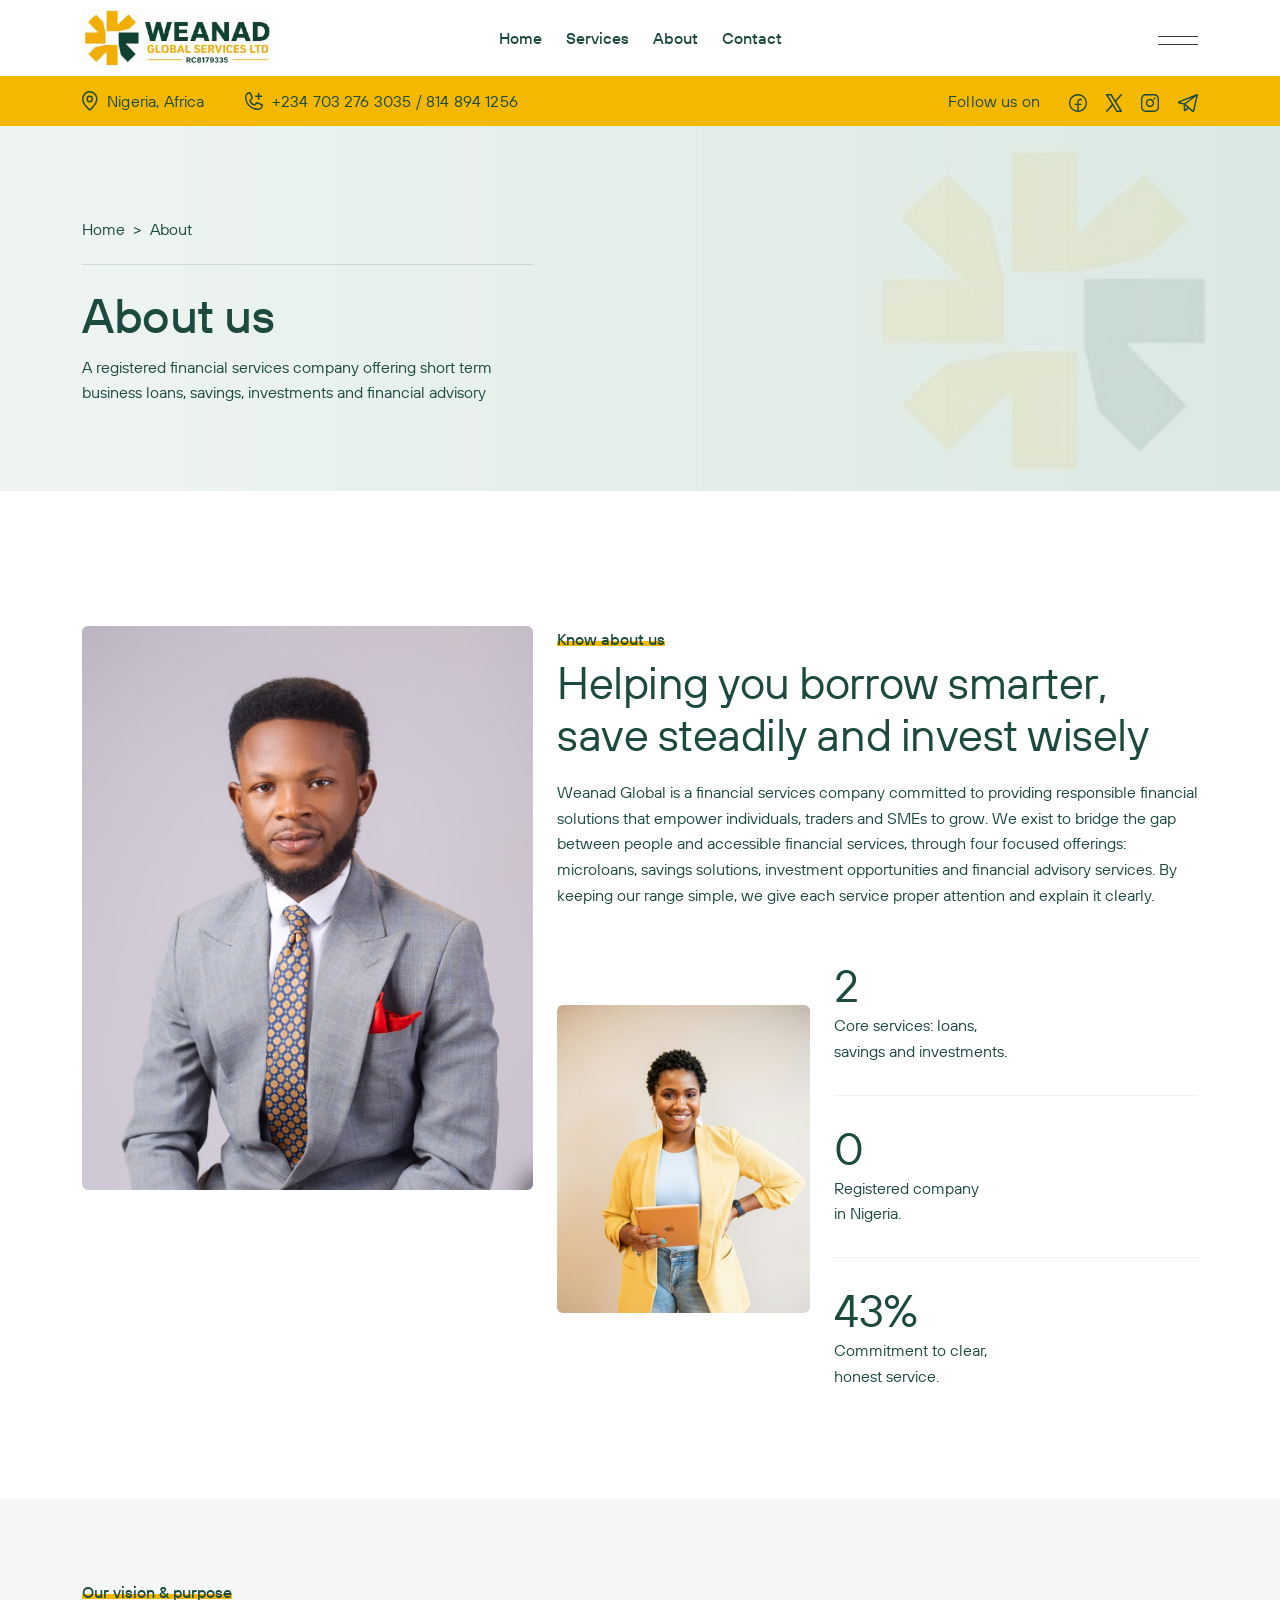
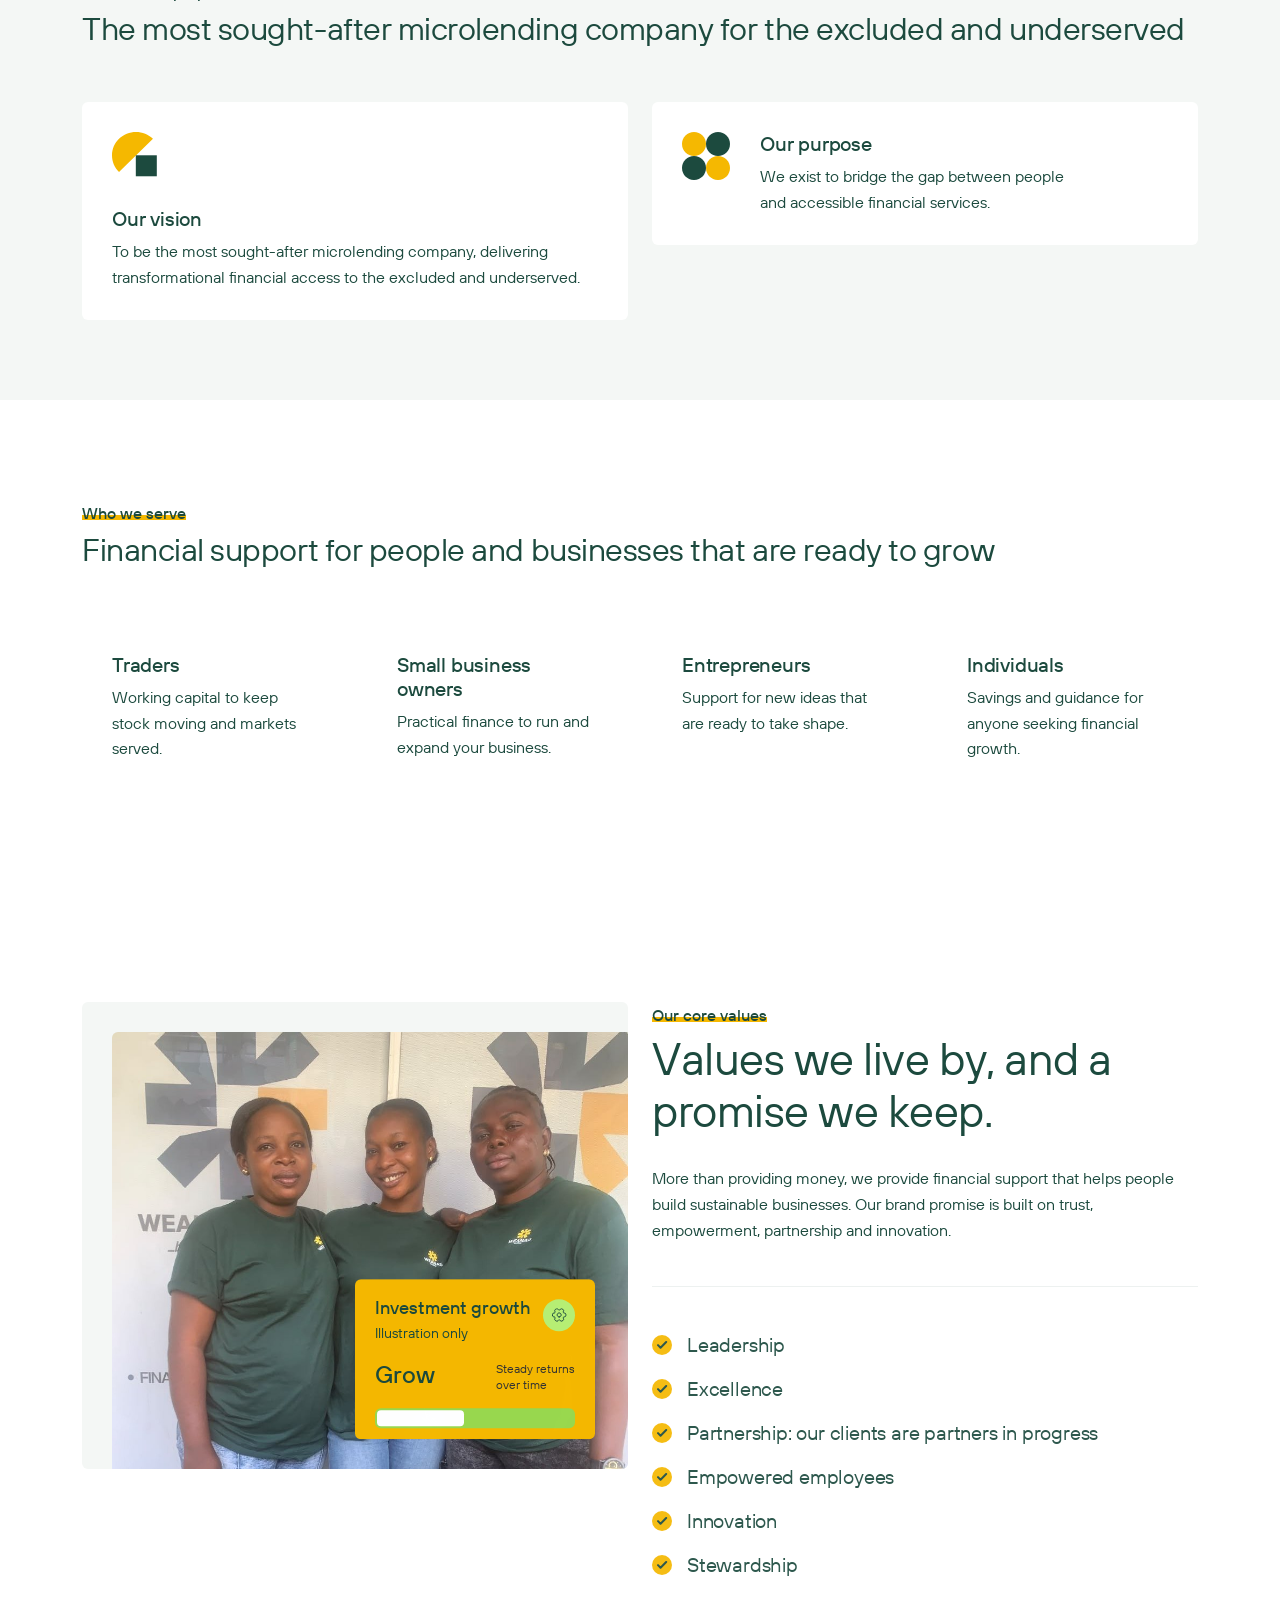
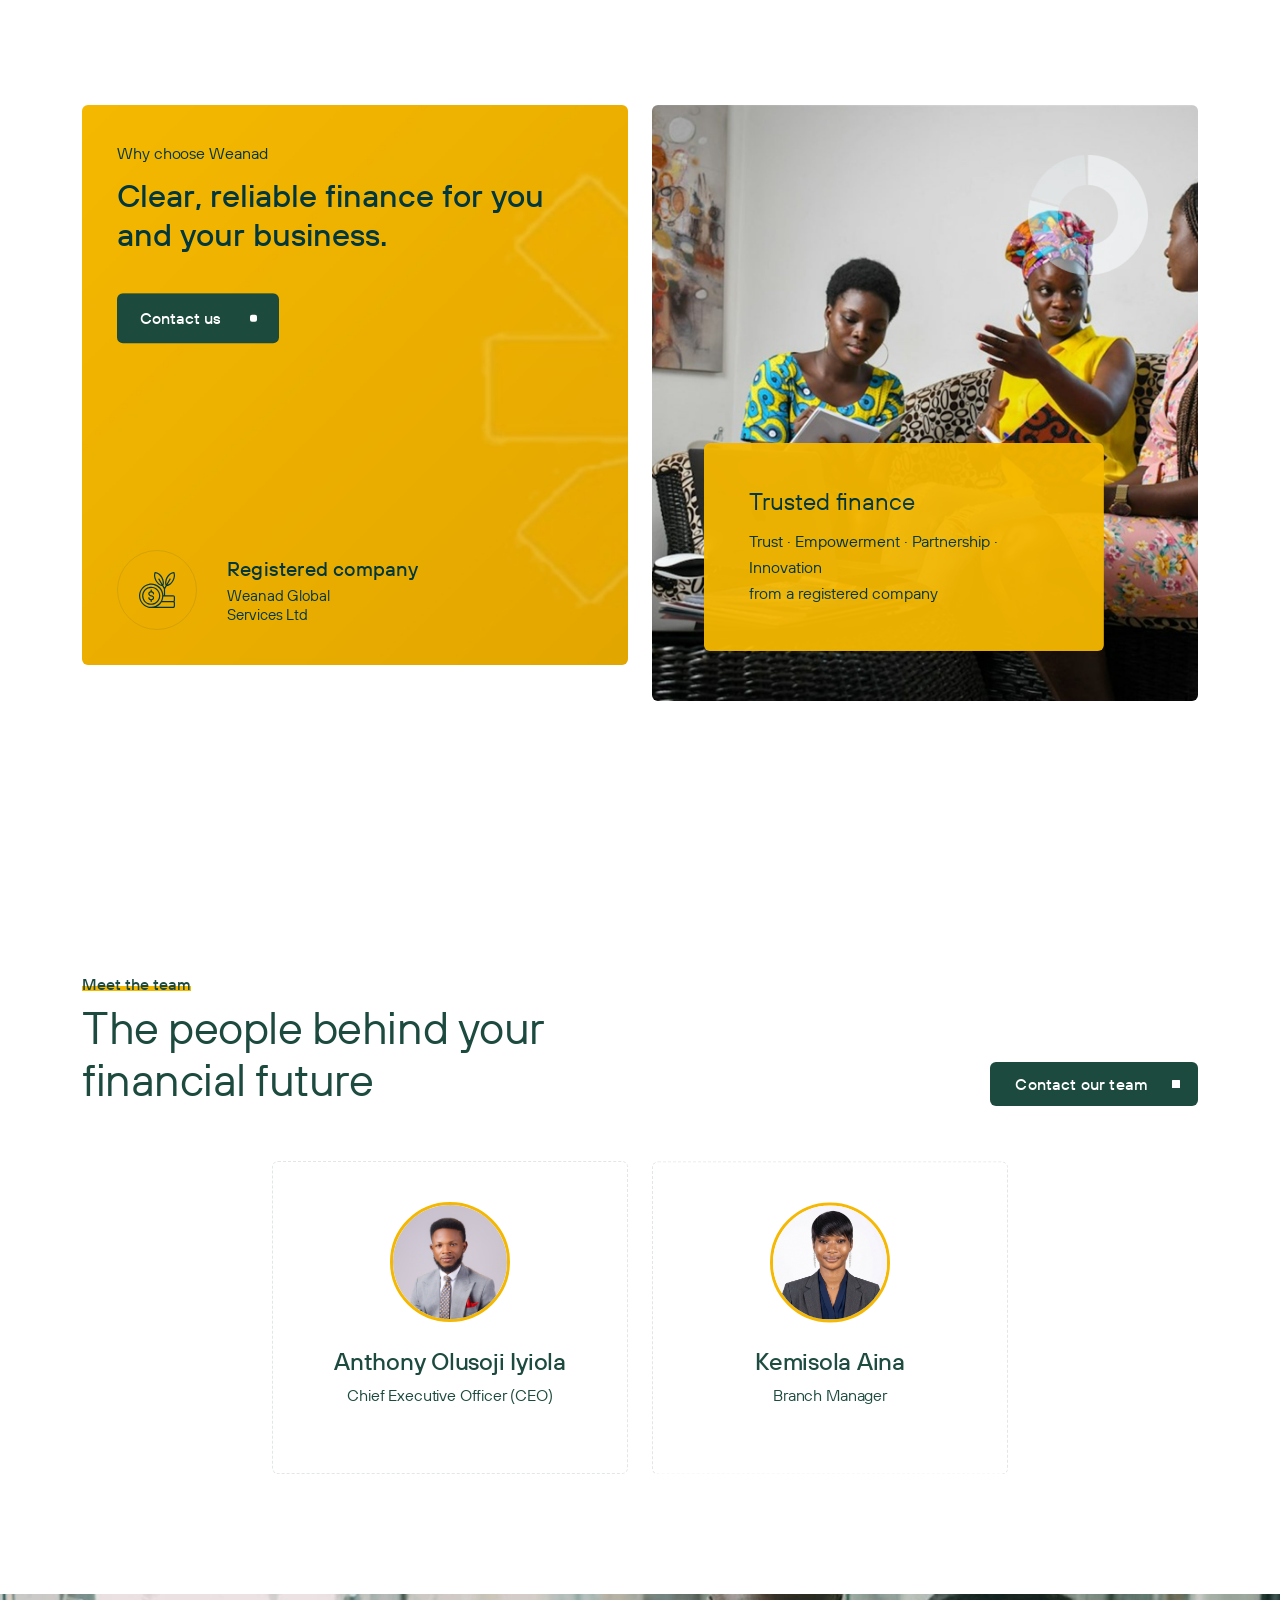
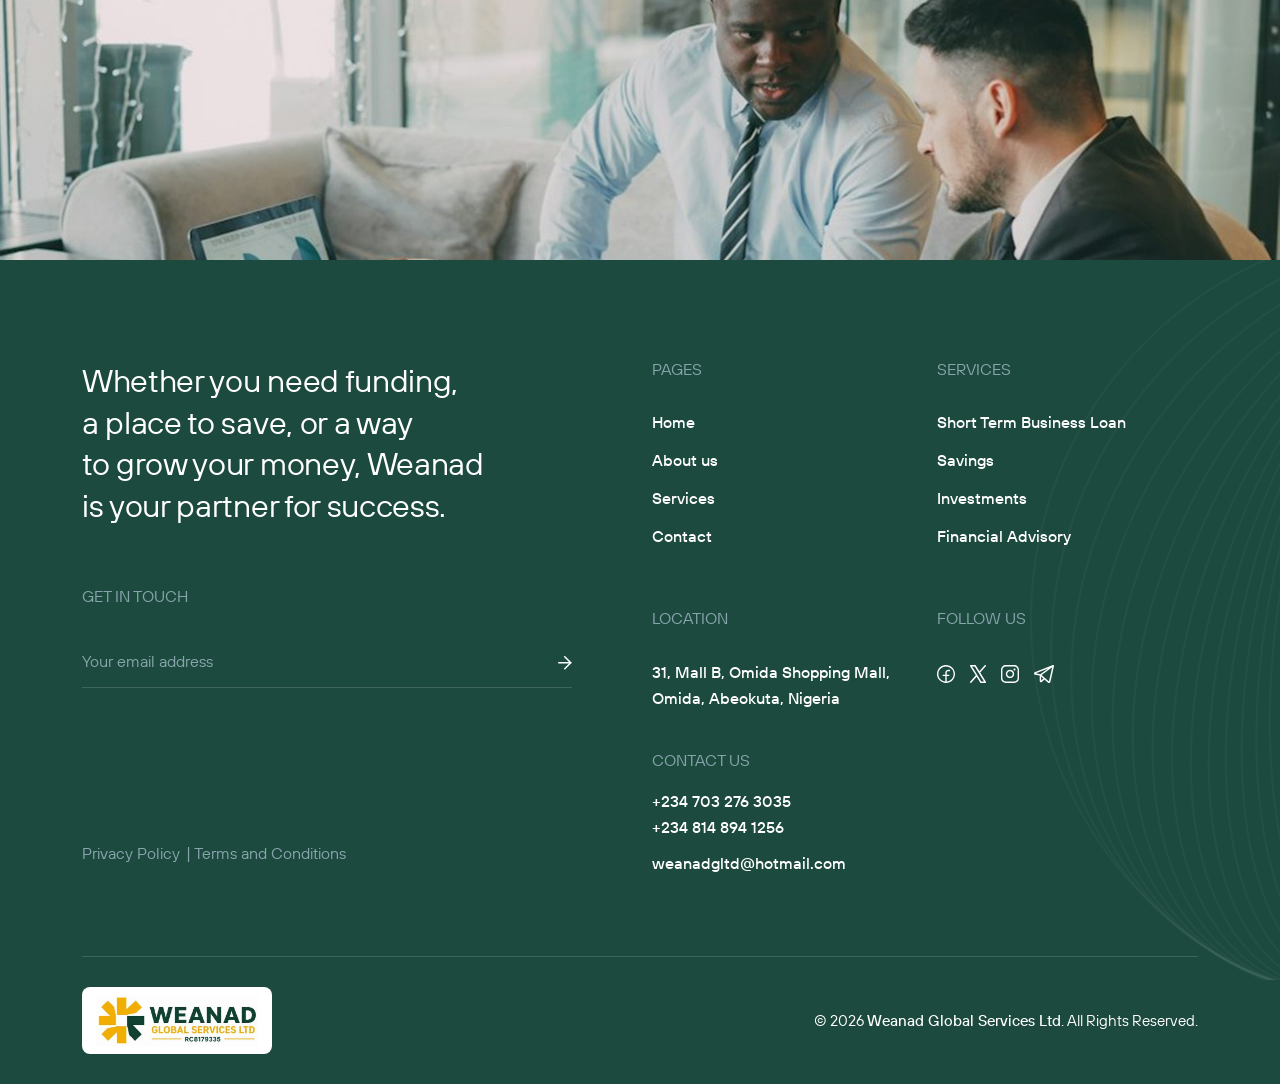
==== commit 0295f9fc: "Add company profile to About and home, full address, Resend contact function Co-Authored-By: Claude " ====
--- a/about.html
+++ b/about.html
@@ -95,7 +95,7 @@
                   <li><a href="tel:+2347032763035">+234 703 276 3035</a></li>
                   <li><a href="tel:+2348148941256">+234 814 894 1256</a></li>
                   <li><a href="mailto:weanadgltd@hotmail.com">weanadgltd@hotmail.com</a></li>
-                  <li><a href="#">Omida, Abeokuta, Nigeria</a></li>
+                  <li><a href="#">31, Mall B, Omida Shopping Mall, Omida, Abeokuta, Nigeria</a></li>
                </ul>
             </div>
             <div class="tp-offcanvas-social">
@@ -351,8 +351,8 @@
                            <span class="tp-section-sub tp-fade-anim">Know about us</span>
                            <h3 class="tp-section-title mb-20" data-text-split data-letters-fade-in>Helping you borrow smarter, <br> save steadily and invest wisely</h3>
                            <div class="tp-fade-anim" data-delay=".5">
-                              <p>Weanad Global Services Ltd provides practical financial services to individuals and businesses. <br>
-                              We currently offer four focused services: short term business loans, savings, investments and financial advisory. <br>
+                              <p>Weanad Global is a financial services company committed to providing responsible financial solutions that empower individuals, traders and SMEs to grow. <br>
+                              We exist to bridge the gap between people and accessible financial services, through four focused offerings: microloans, savings solutions, investment opportunities and financial advisory services. <br>
                               By keeping our range simple, we give each service proper attention and explain it clearly.</p>
                            </div>
                         </div>
@@ -393,8 +393,8 @@
                <div class="row">
                   <div class="col-lg-12">
                      <div class="tp-about-vision-content mb-55">
-                        <span class="tp-section-sub tp-fade-anim">Our vision</span>
-                        <h3 class="tp-section-title fs-32 mb-20" data-text-split data-letters-fade-in>Becoming a trusted partner for every client’s financial journey</h3>
+                        <span class="tp-section-sub tp-fade-anim">Our vision &amp; purpose</span>
+                        <h3 class="tp-section-title fs-32 mb-20" data-text-split data-letters-fade-in>The most sought-after microlending company for the excluded and underserved</h3>
                      </div>
                   </div>
                </div>
@@ -410,8 +410,8 @@
                            </span>
                         </div>
                         <div class="tp-about-vision-item-content">
-                           <h4 class="tp-about-vision-item-title">Simple, accessible finance</h4>
-                           <p>Our vision is to make loans, savings, investments and financial advisory simple, <br> clear and accessible for the people and businesses we serve.</p>
+                           <h4 class="tp-about-vision-item-title">Our vision</h4>
+                           <p>To be the most sought-after microlending company, delivering <br> transformational financial access to the excluded and underserved.</p>
                         </div>
                      </div>
                   </div>
@@ -428,8 +428,8 @@
                            </span>
                         </div>
                         <div class="tp-about-vision-item-content">
-                           <h4 class="tp-about-vision-item-title">Building lasting relationships</h4>
-                           <p>We seek to build long-term relationships with our clients, becoming <br> their trusted partner in financial growth.</p>
+                           <h4 class="tp-about-vision-item-title">Our purpose</h4>
+                           <p>We exist to bridge the gap between people <br> and accessible financial services.</p>
                         </div>
                      </div>
                   </div>
@@ -437,6 +437,56 @@
             </div>
          </div>
          <!-- about vision area end -->
+
+
+         <!-- who we serve area start -->
+         <div class="tp-about-vision-ptb pt-100 pb-50">
+            <div class="container">
+               <div class="row">
+                  <div class="col-lg-12">
+                     <div class="tp-about-vision-content mb-55">
+                        <span class="tp-section-sub tp-fade-anim">Who we serve</span>
+                        <h3 class="tp-section-title fs-32 mb-20" data-text-split data-letters-fade-in>Financial support for people and businesses that are ready to grow</h3>
+                     </div>
+                  </div>
+               </div>
+               <div class="row">
+                  <div class="col-lg-3 col-md-6">
+                     <div class="tp-about-vision-item mb-30 tp-fade-anim" data-delay=".3">
+                        <div class="tp-about-vision-item-content">
+                           <h4 class="tp-about-vision-item-title">Traders</h4>
+                           <p>Working capital to keep stock moving and markets served.</p>
+                        </div>
+                     </div>
+                  </div>
+                  <div class="col-lg-3 col-md-6">
+                     <div class="tp-about-vision-item mb-30 tp-fade-anim" data-delay=".4">
+                        <div class="tp-about-vision-item-content">
+                           <h4 class="tp-about-vision-item-title">Small business owners</h4>
+                           <p>Practical finance to run and expand your business.</p>
+                        </div>
+                     </div>
+                  </div>
+                  <div class="col-lg-3 col-md-6">
+                     <div class="tp-about-vision-item mb-30 tp-fade-anim" data-delay=".5">
+                        <div class="tp-about-vision-item-content">
+                           <h4 class="tp-about-vision-item-title">Entrepreneurs</h4>
+                           <p>Support for new ideas that are ready to take shape.</p>
+                        </div>
+                     </div>
+                  </div>
+                  <div class="col-lg-3 col-md-6">
+                     <div class="tp-about-vision-item mb-30 tp-fade-anim" data-delay=".6">
+                        <div class="tp-about-vision-item-content">
+                           <h4 class="tp-about-vision-item-title">Individuals</h4>
+                           <p>Savings and guidance for anyone seeking financial growth.</p>
+                        </div>
+                     </div>
+                  </div>
+               </div>
+            </div>
+         </div>
+         <!-- who we serve area end -->
 
 
          <!-- value area start -->
@@ -471,9 +521,9 @@
                      <div class="tp-fi-value-content mb-30">
                         <div class="tp-fi-value-heading">
                            <span class="tp-section-sub tp-fade-anim">Our core values</span>
-                           <h3 class="tp-section-title mb-30" data-text-split data-letters-fade-in>Integrity at the core. <br> Your goals in <br> focus.</h3>
+                           <h3 class="tp-section-title mb-30" data-text-split data-letters-fade-in>Values we <br> live by, and a promise <br> we keep.</h3>
                            <div class="tp-fade-anim" data-delay=".5">
-                              <p>We begin by listening—deeply and intentionally. Every recommendation is grounded <br> in your situation and your goals, not in a one-size-fits-all offer. This foundation <br> allows us to understand your true challenges and opportunities.</p>
+                              <p>More than providing money, we provide financial support that helps people build sustainable businesses. Our brand promise is built on trust, empowerment, partnership and innovation.</p>
                            </div>
                         </div>
                         <div class="tp-fi-value-list tp-fade-anim" data-delay=".7">
@@ -483,28 +533,42 @@
                                     <path d="M9.18182 1L3.55682 6.7754L1 4.15022" stroke="currentColor" stroke-width="2" stroke-linecap="round" stroke-linejoin="round"/>
                                  </svg>
                                  </span>
-                                 Clear terms explained up front.
+                                 Leadership
                               </li>
                               <li><span>
                                  <svg xmlns="http://www.w3.org/2000/svg" width="11" height="8" viewBox="0 0 11 8" fill="none">
                                     <path d="M9.18182 1L3.55682 6.7754L1 4.15022" stroke="currentColor" stroke-width="2" stroke-linecap="round" stroke-linejoin="round"/>
                                  </svg>
                                  </span>
-                                 Financial responsibility in everything we do.
+                                 Excellence
                               </li>
                               <li><span>
                                  <svg xmlns="http://www.w3.org/2000/svg" width="11" height="8" viewBox="0 0 11 8" fill="none">
                                     <path d="M9.18182 1L3.55682 6.7754L1 4.15022" stroke="currentColor" stroke-width="2" stroke-linecap="round" stroke-linejoin="round"/>
                                  </svg>
                                  </span>
-                                 Guidance that fits your goals.
+                                 Partnership: our clients are partners in progress
                               </li>
                               <li><span>
                                  <svg xmlns="http://www.w3.org/2000/svg" width="11" height="8" viewBox="0 0 11 8" fill="none">
                                     <path d="M9.18182 1L3.55682 6.7754L1 4.15022" stroke="currentColor" stroke-width="2" stroke-linecap="round" stroke-linejoin="round"/>
                                  </svg>
                                  </span>
-                                 Your money and trust come first.
+                                 Empowered employees
+                              </li>
+                              <li><span>
+                                 <svg xmlns="http://www.w3.org/2000/svg" width="11" height="8" viewBox="0 0 11 8" fill="none">
+                                    <path d="M9.18182 1L3.55682 6.7754L1 4.15022" stroke="currentColor" stroke-width="2" stroke-linecap="round" stroke-linejoin="round"/>
+                                 </svg>
+                                 </span>
+                                 Innovation
+                              </li>
+                              <li><span>
+                                 <svg xmlns="http://www.w3.org/2000/svg" width="11" height="8" viewBox="0 0 11 8" fill="none">
+                                    <path d="M9.18182 1L3.55682 6.7754L1 4.15022" stroke="currentColor" stroke-width="2" stroke-linecap="round" stroke-linejoin="round"/>
+                                 </svg>
+                                 </span>
+                                 Stewardship
                               </li>
                            </ul>
                         </div>
@@ -562,7 +626,7 @@
                         </div>
                         <div class="tp-cn-success-item-2-content tp-fade-anim" data-delay=".5" data-fade-from="right" data-bg-color="#F5B800">
                            <span class="tp-cn-success-item-2-title">Trusted finance</span>
-                           <p>Loans, savings, investments and financial advisory <br> from a registered company </p>
+                           <p>Trust · Empowerment · Partnership · Innovation <br> from a registered company </p>
                         </div>
                      </div>
                   </div>
@@ -682,7 +746,7 @@
                            <h4 class="tp-footer-widget-title">LOCATION</h4>
                            <div class="tp-footer-contact-wrap">
                               <span class="tp-footer-contact-location">
-                                 <a class="tp-line-anim" href="#">Omida, Abeokuta, <br> Nigeria</a>
+                                 <a class="tp-line-anim" href="#">31, Mall B, Omida Shopping Mall, <br> Omida, Abeokuta, Nigeria</a>
                               </span>
                               <h4 class="tp-footer-widget-title">Contact Us</h4>
                               <div class="mb-10">
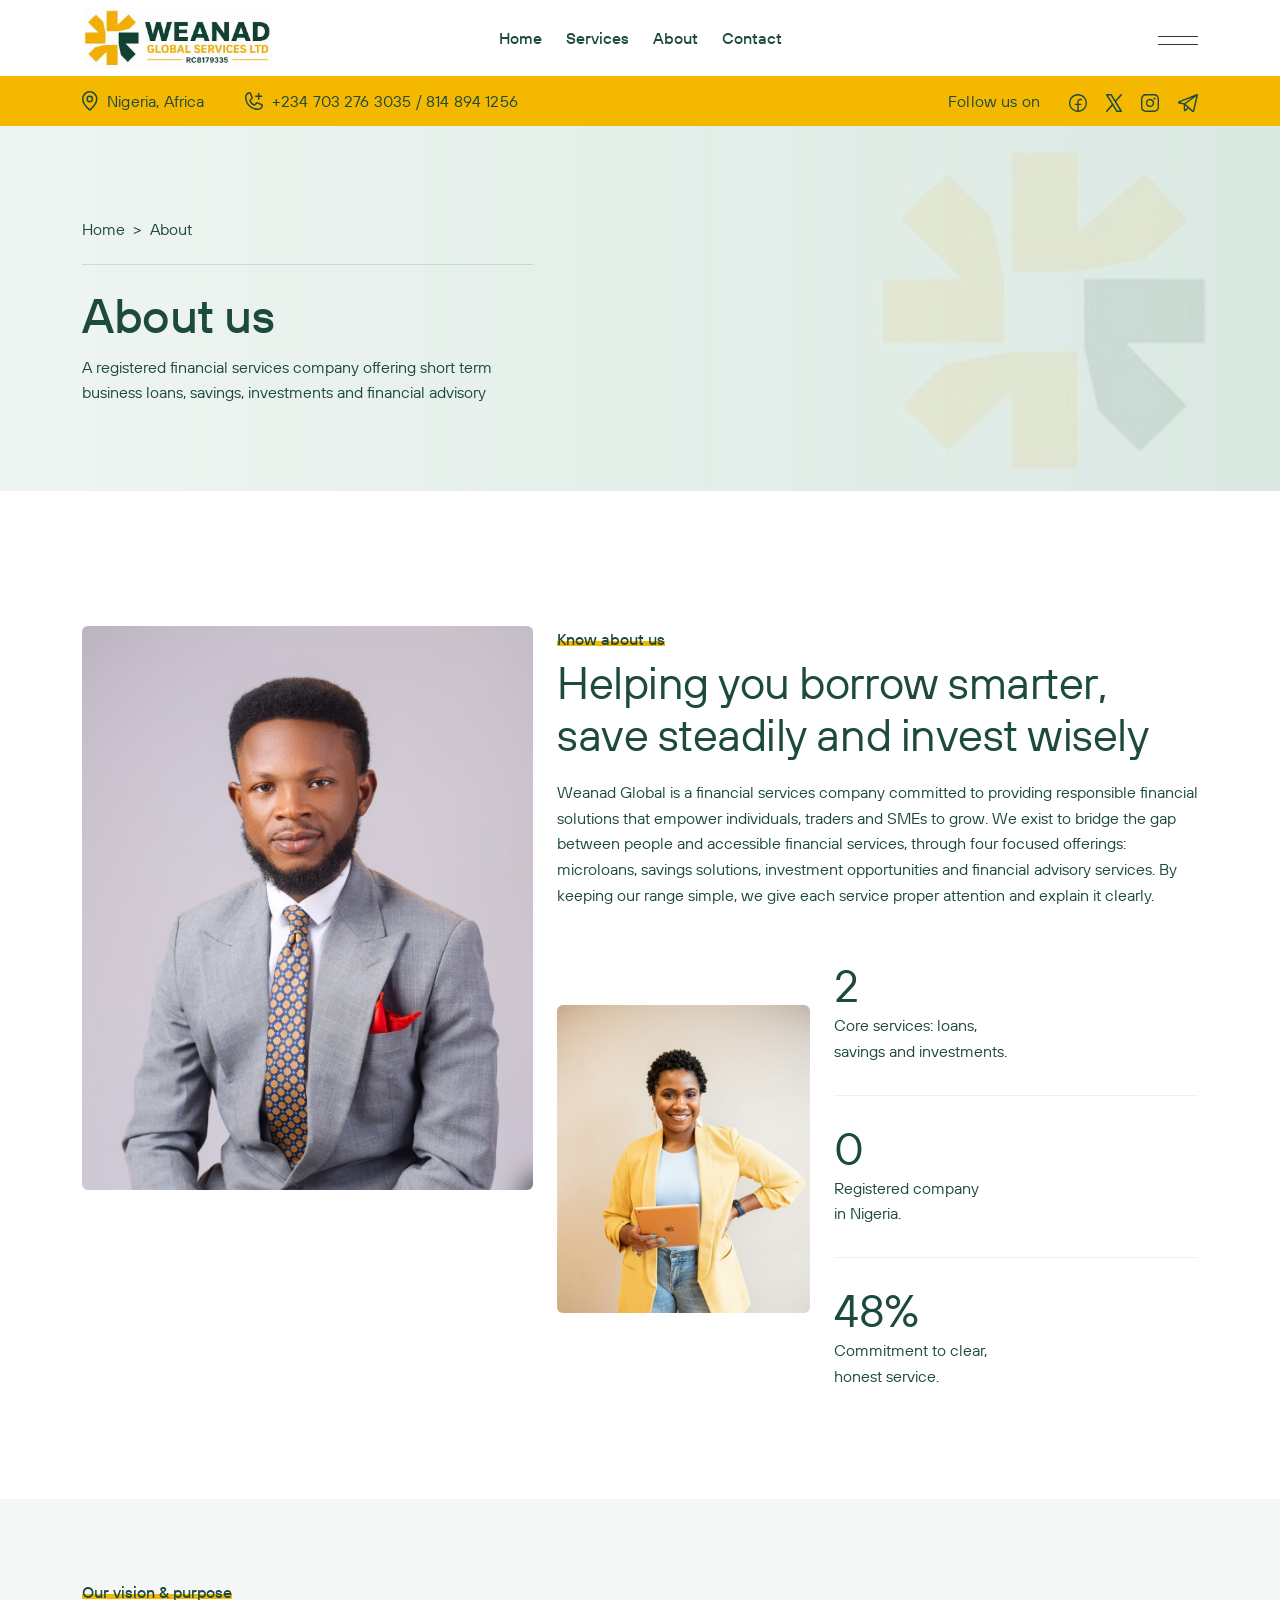
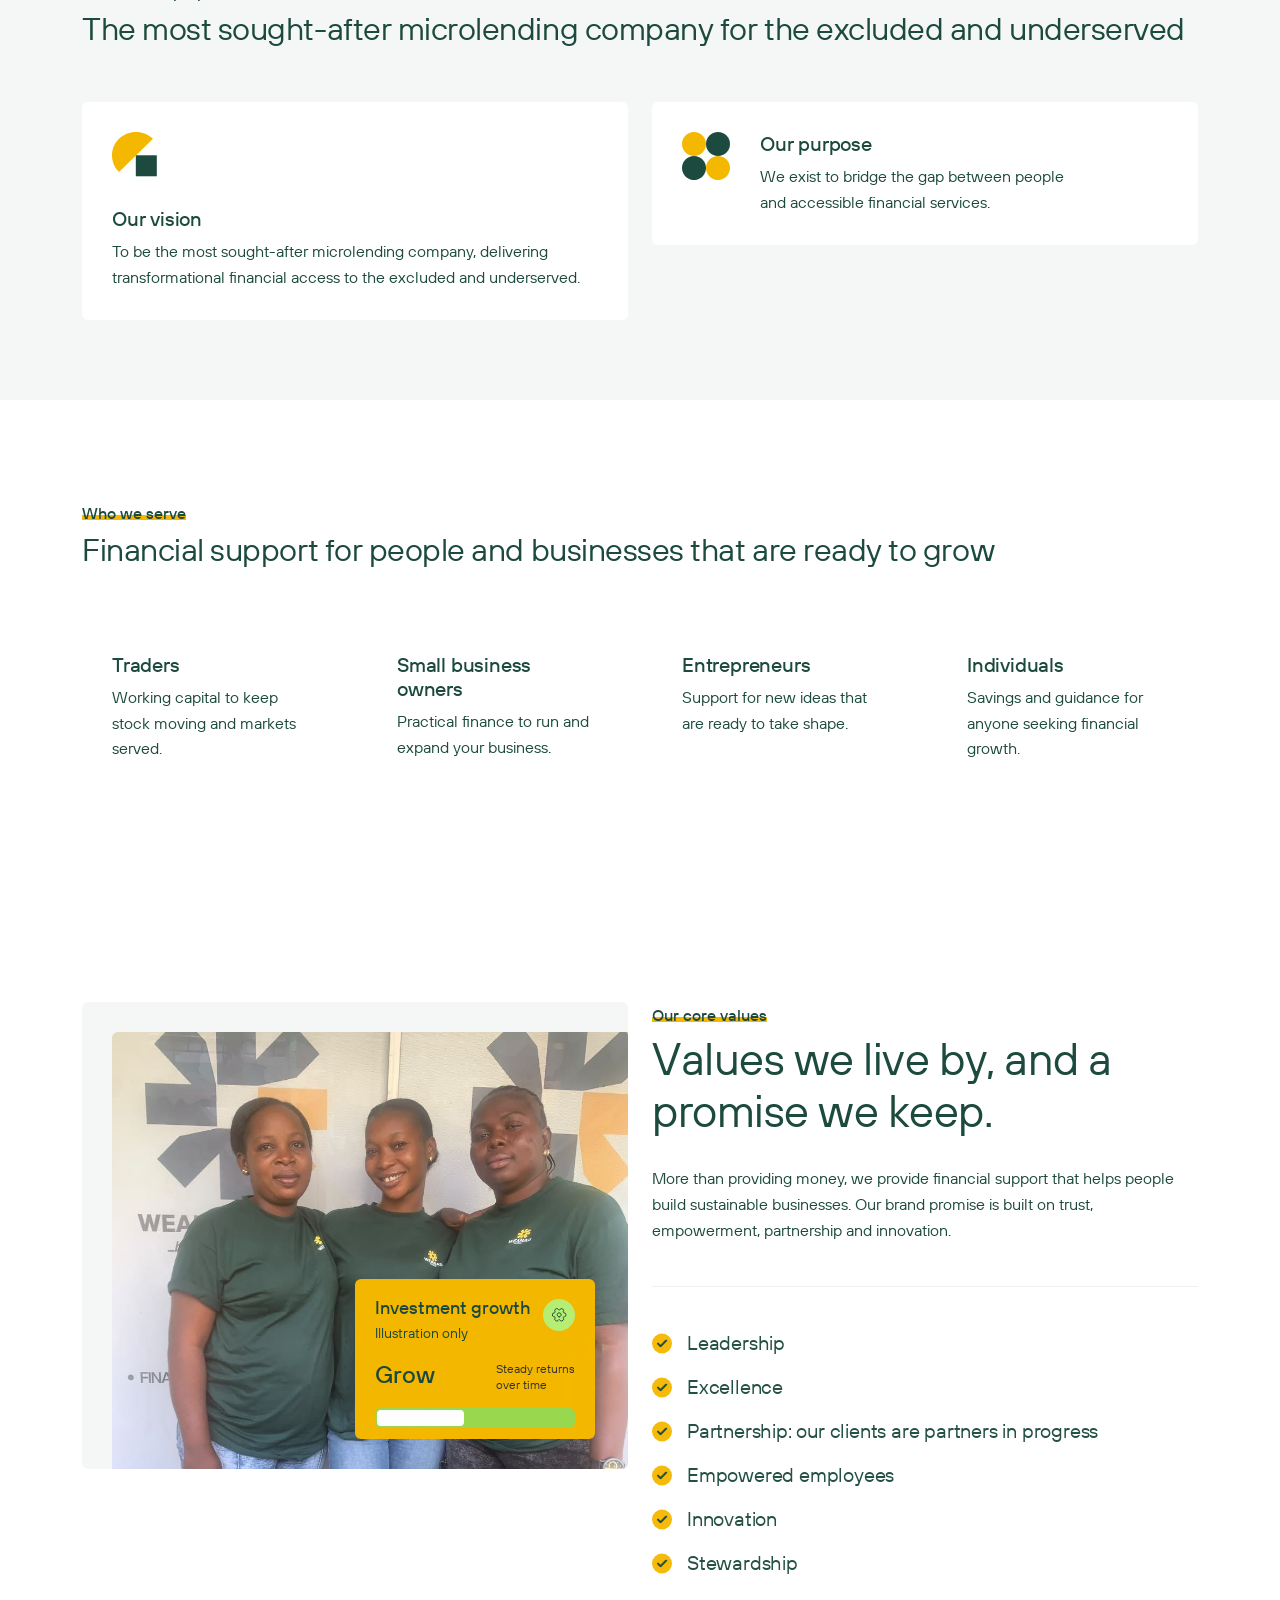
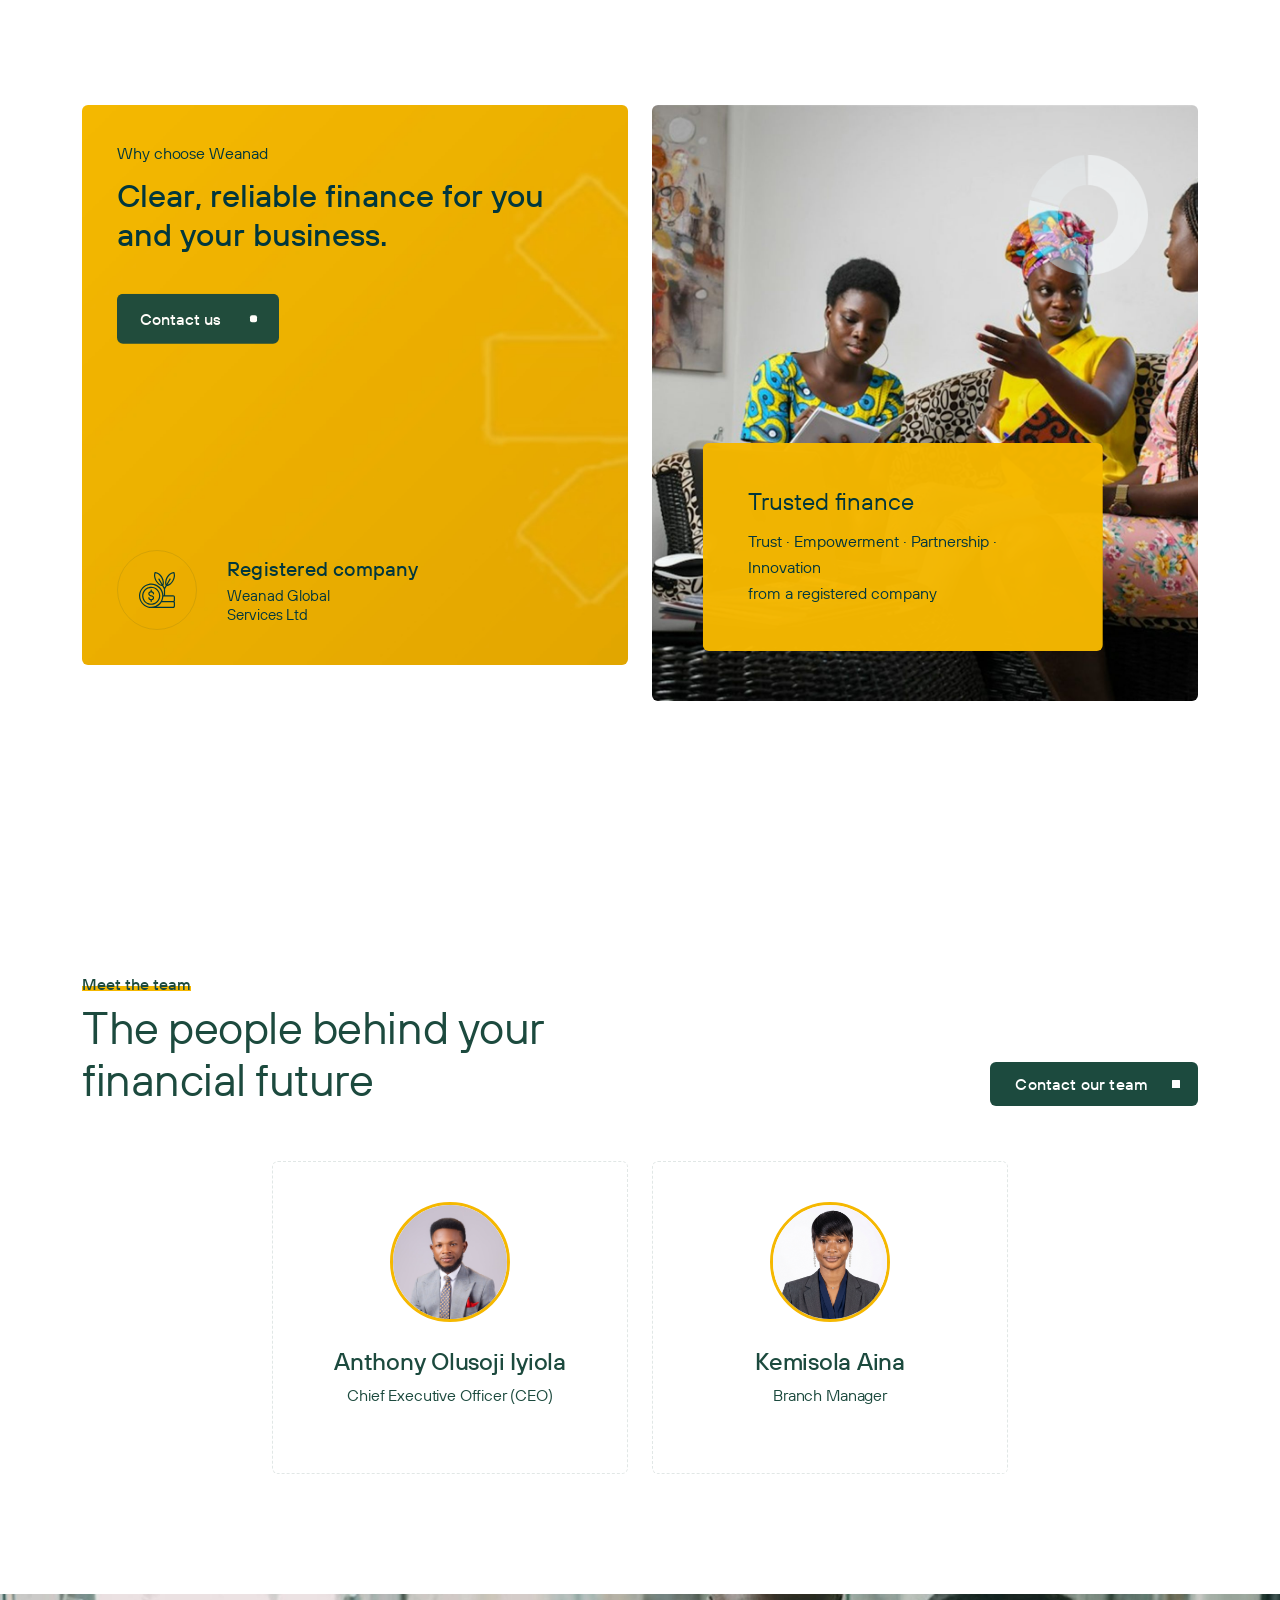
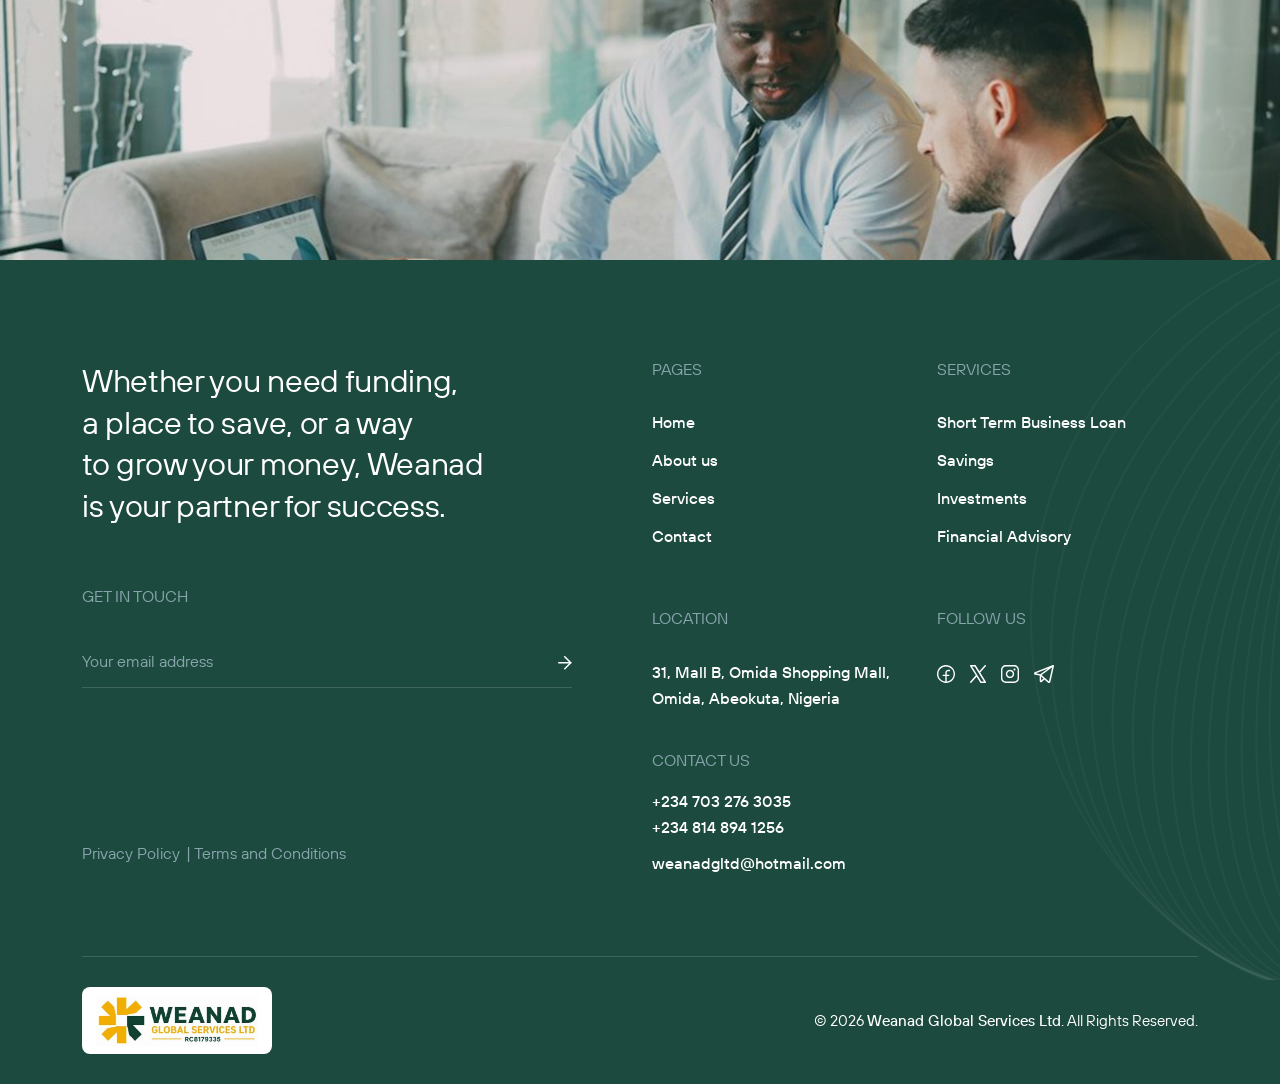
==== commit 51c87a85: "Make footer and home page email boxes send a callback request Co-Authored-By: Claude Sonnet 5.5 <nor" ====
--- a/about.html
+++ b/about.html
@@ -714,17 +714,17 @@
                               <p>Whether you need funding, <br> a place to save, or a way <br> to grow your money, Weanad <br> is your partner for success.</p>
                            </div>
                            <h4 class="tp-footer-widget-title">GET IN TOUCH</h4>
-                           <div class="tp-footer-3-input mb-130">
+                           <form class="tp-footer-3-input mb-130 js-quick-contact" action="/api/callback" method="POST">
                               <div class="tp-fa-contact-form-input">
-                                 <input type="email" name="email" placeholder="Your email address">
+                                 <input type="email" name="email" placeholder="Your email address" required aria-label="Your email address"><input type="text" name="_honey" style="display:none" tabindex="-1" autocomplete="off">
                               </div>
-                              <button>
+                              <button type="submit" aria-label="Send">
                                  <svg xmlns="http://www.w3.org/2000/svg" width="14" height="14" viewBox="0 0 14 14" fill="none">
                                  <path d="M0.75 6.75H12.75" stroke="white" stroke-width="1.5" stroke-linecap="round" stroke-linejoin="round"/>
                                  <path d="M6.75 0.75L12.75 6.75L6.75 12.75" stroke="white" stroke-width="1.5" stroke-linecap="round" stroke-linejoin="round"/>
                                  </svg>
                               </button>
-                           </div>
+                           </form>
                            <div class="tp-footer-3-privacy">
                               <a href="#">Privacy Policy</a>| <a href="#">Terms and Conditions</a>
                            </div>
@@ -837,6 +837,7 @@
    <script src="assets/js/plugin.js"></script>
    <script src="assets/js/slider-active.js"></script>
    <script src="assets/js/ajax-form.js"></script>
+   <script src="assets/js/quick-contact.js"></script>
    <script src="assets/js/main.js"></script>
 
 </body>
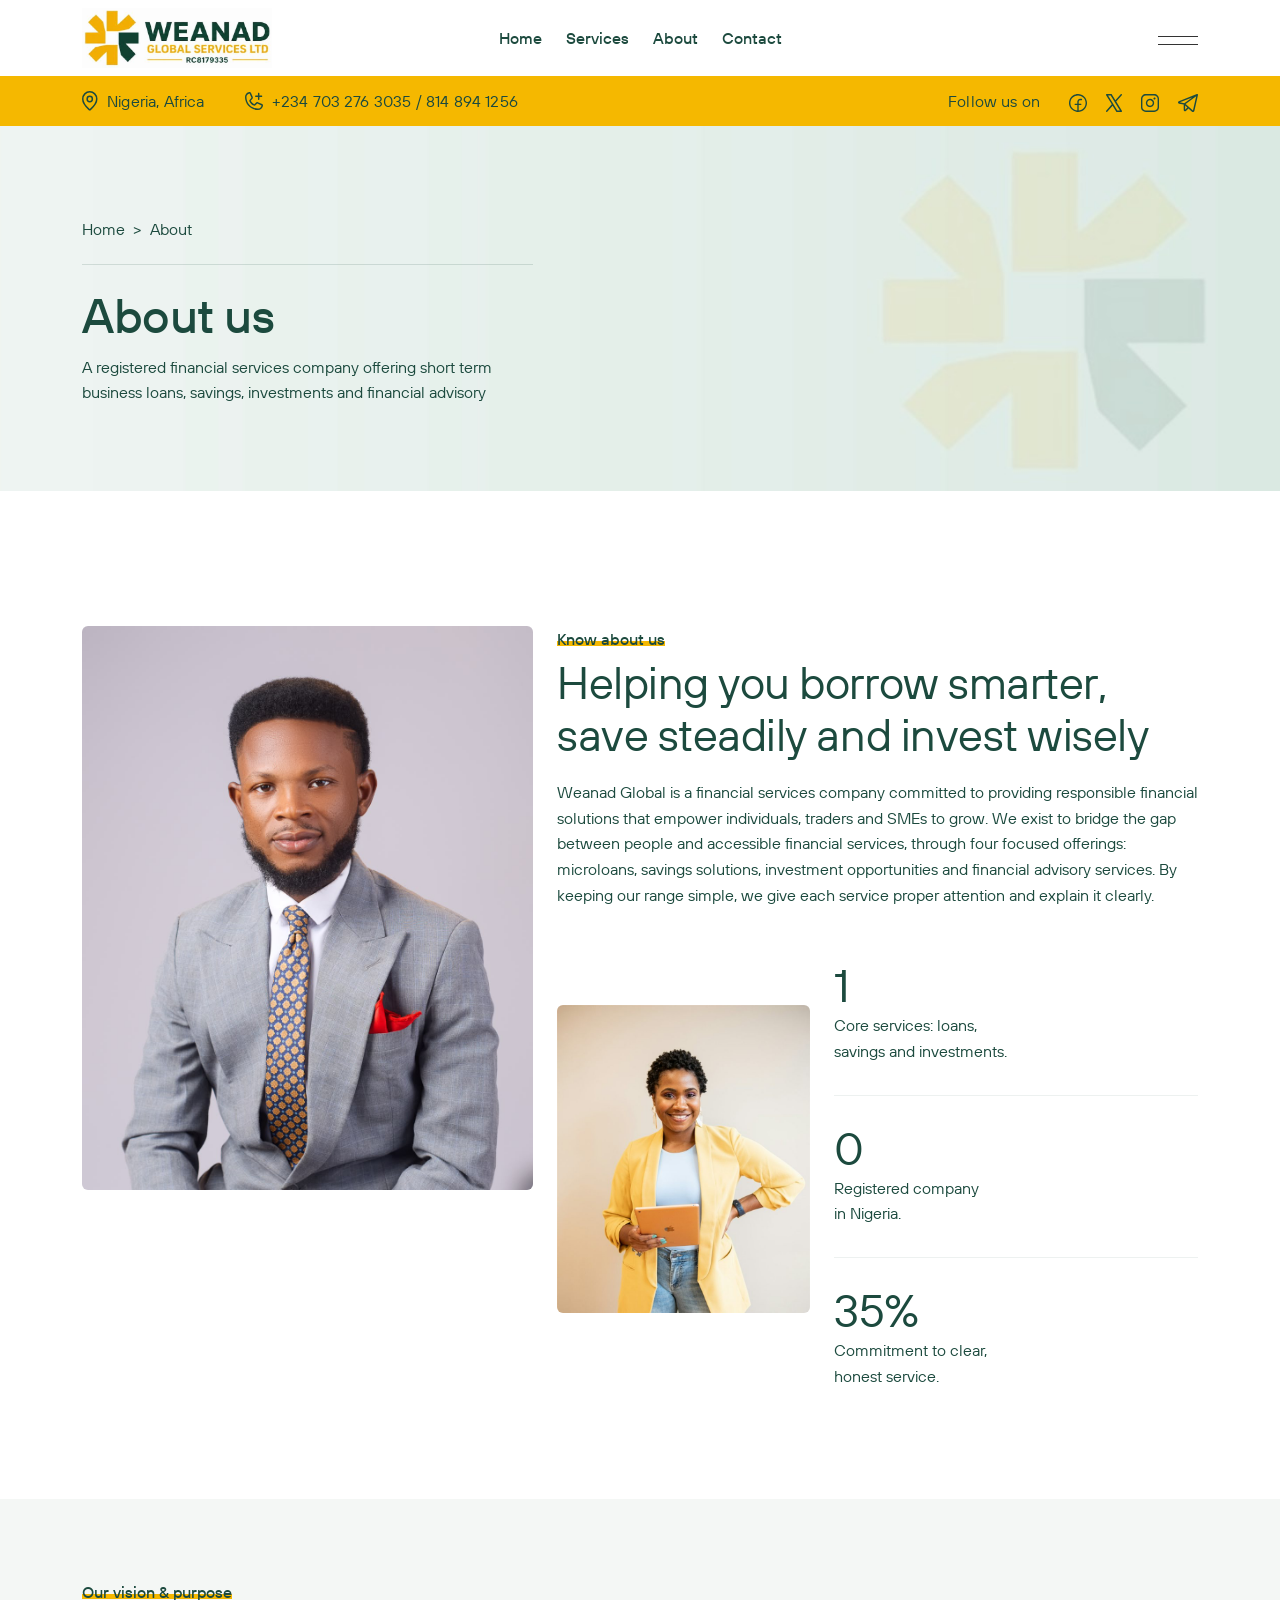
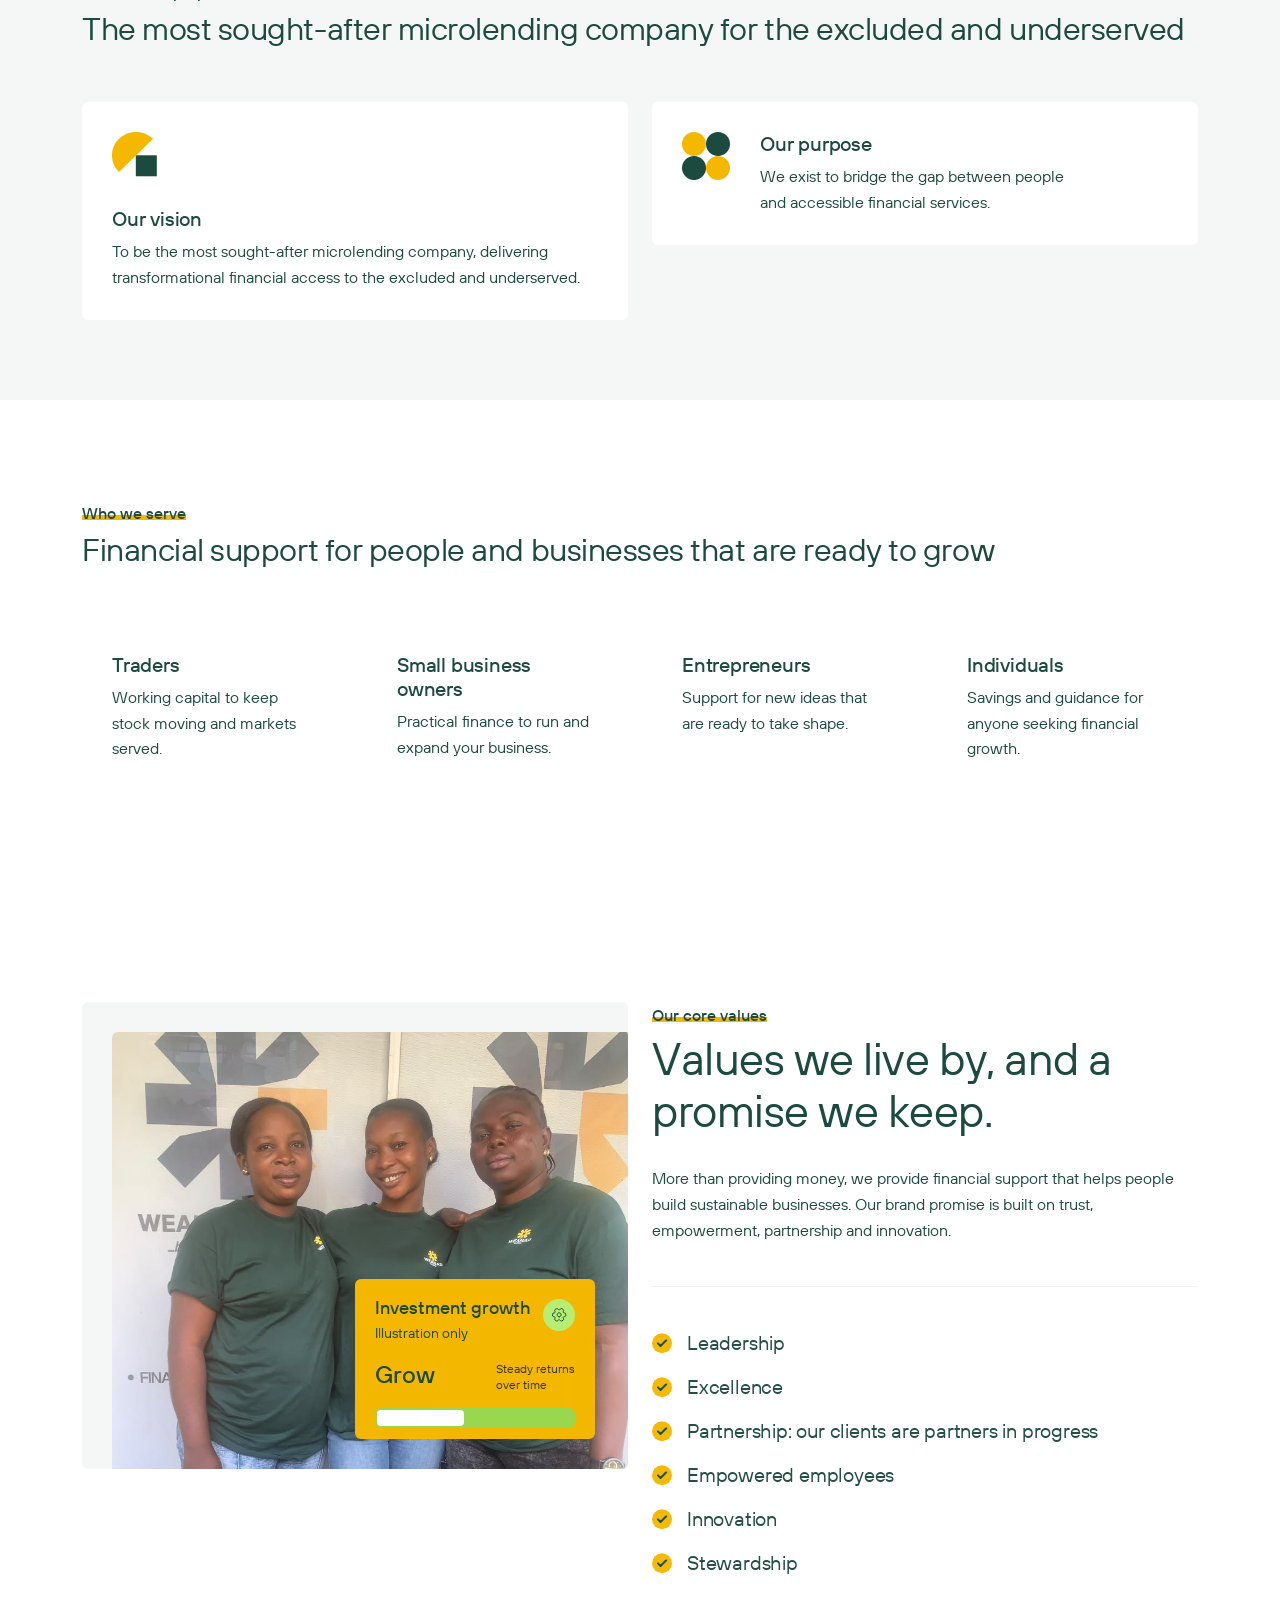
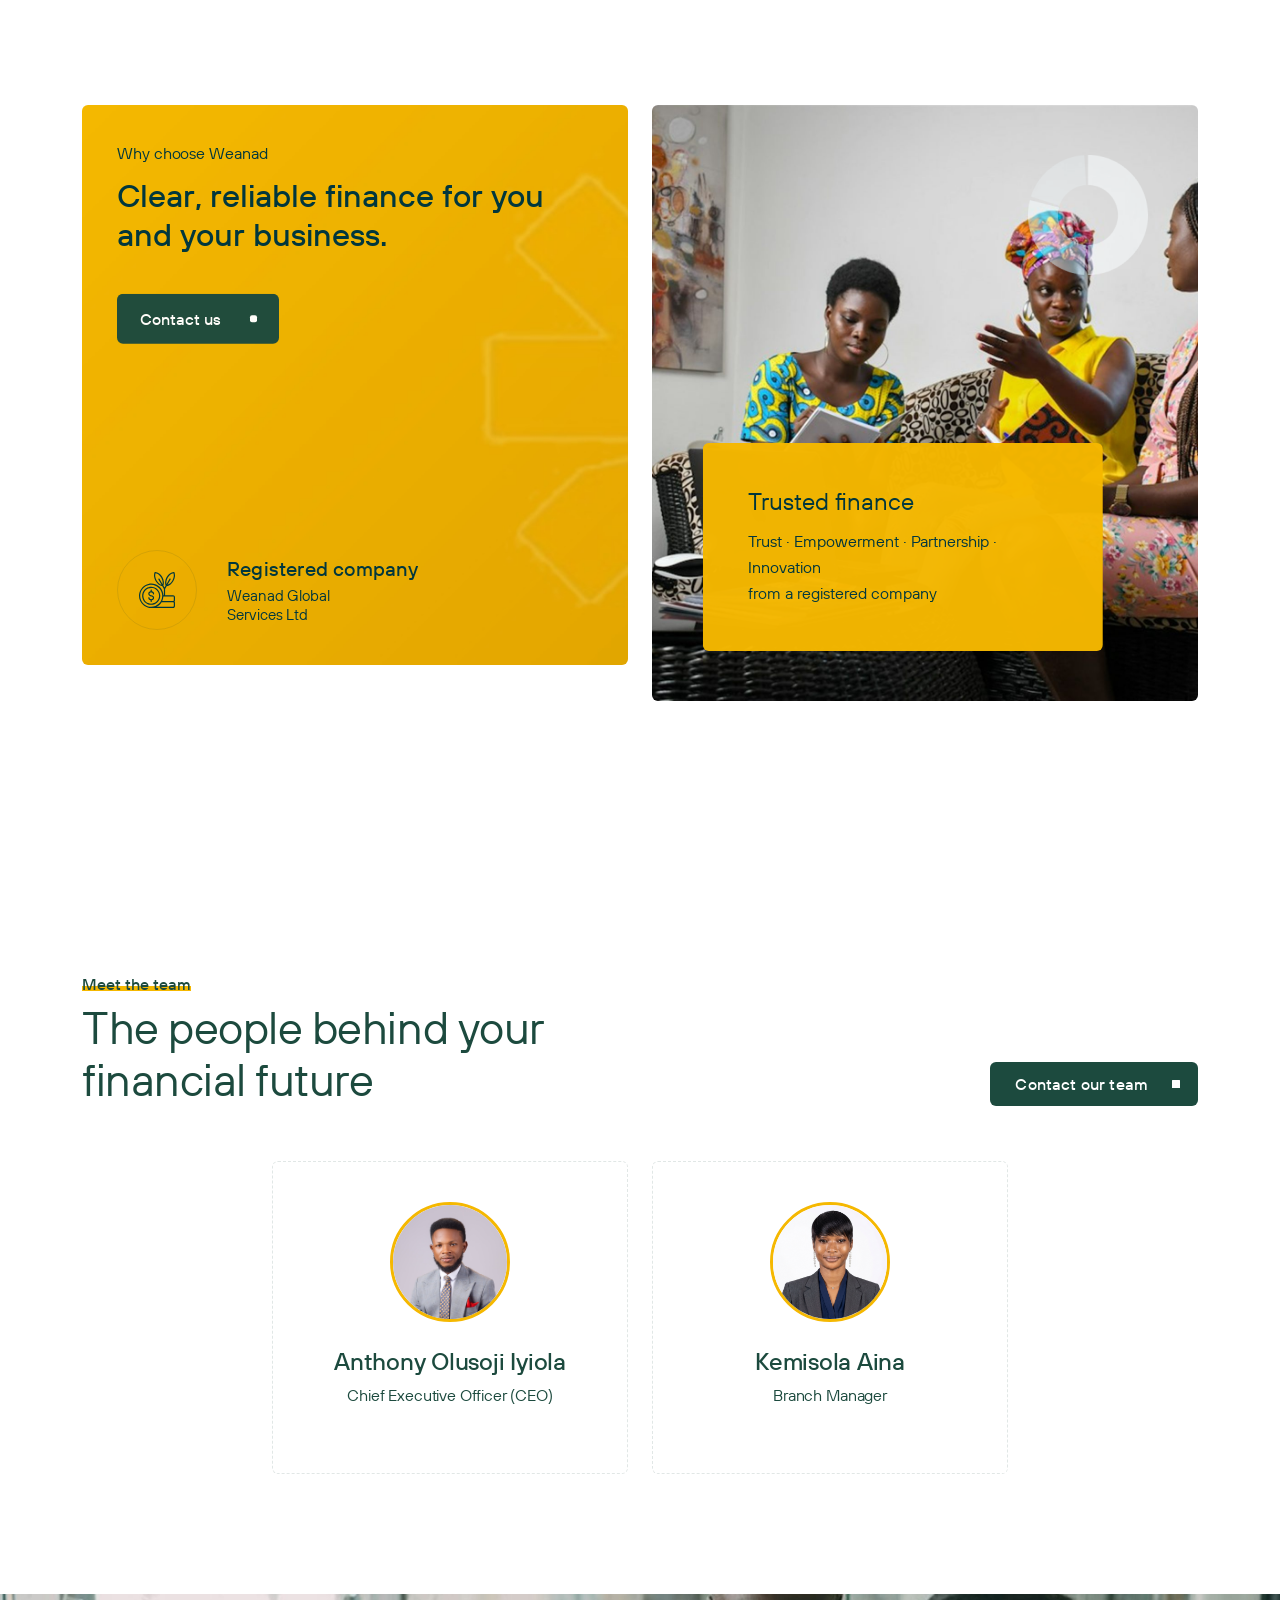
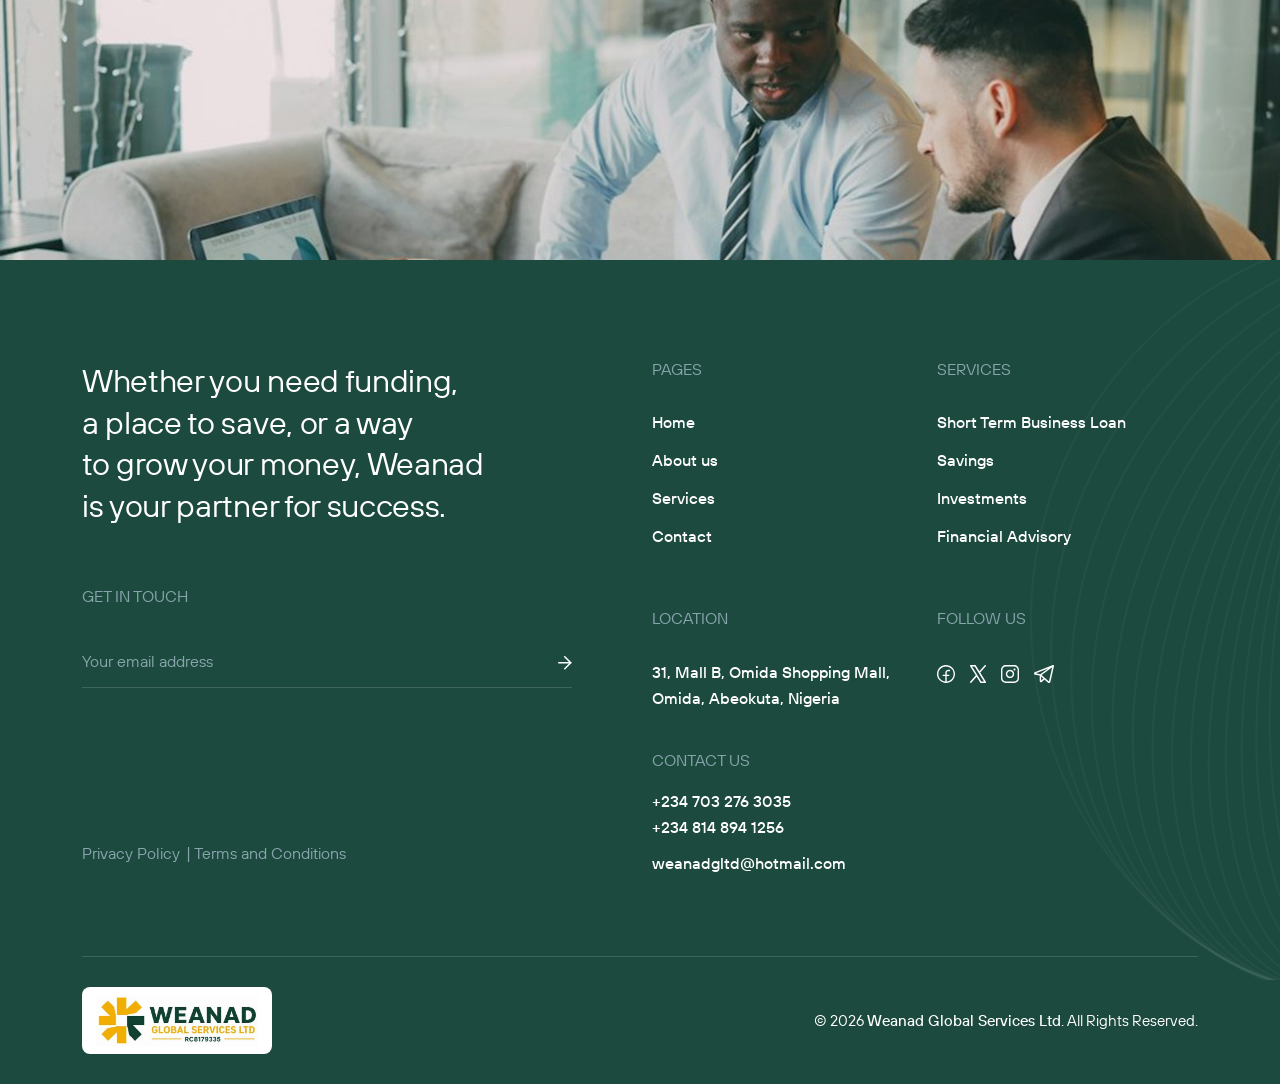
==== commit 52e708bd: "SEO: unique titles and descriptions, canonical and social tags, business markup, single-address redi" ====
--- a/about.html
+++ b/about.html
@@ -5,8 +5,16 @@
 
    <meta charset="utf-8">
    <meta http-equiv="x-ua-compatible" content="ie=edge">
-   <title>Weanad Global Services Ltd - Microlending, Savings, Investments & Financial Advisory</title>
-   <meta name="description" content="Weanad Global Services Ltd (RC 8179335) offers short term business loans, savings, investments and financial advisory.">
+   <title>About Weanad Global | Responsible Microlending in Abeokuta</title>
+   <meta name="description" content="Learn about Weanad Global Services Ltd: our vision, purpose and core values, and how we help traders, small businesses and individuals grow.">
+   <link rel="canonical" href="https://weanadglobal.com/about">
+   <meta property="og:type" content="website">
+   <meta property="og:site_name" content="Weanad Global Services Ltd">
+   <meta property="og:title" content="About Weanad Global | Responsible Microlending in Abeokuta">
+   <meta property="og:description" content="Learn about Weanad Global Services Ltd: our vision, purpose and core values, and how we help traders, small businesses and individuals grow.">
+   <meta property="og:url" content="https://weanadglobal.com/about">
+   <meta property="og:image" content="https://weanadglobal.com/assets/img/weanad-icon.png">
+   <meta name="twitter:card" content="summary">
    <meta name="viewport" content="width=device-width, initial-scale=1">
 
    <!-- Place favicon.ico in the root directory -->
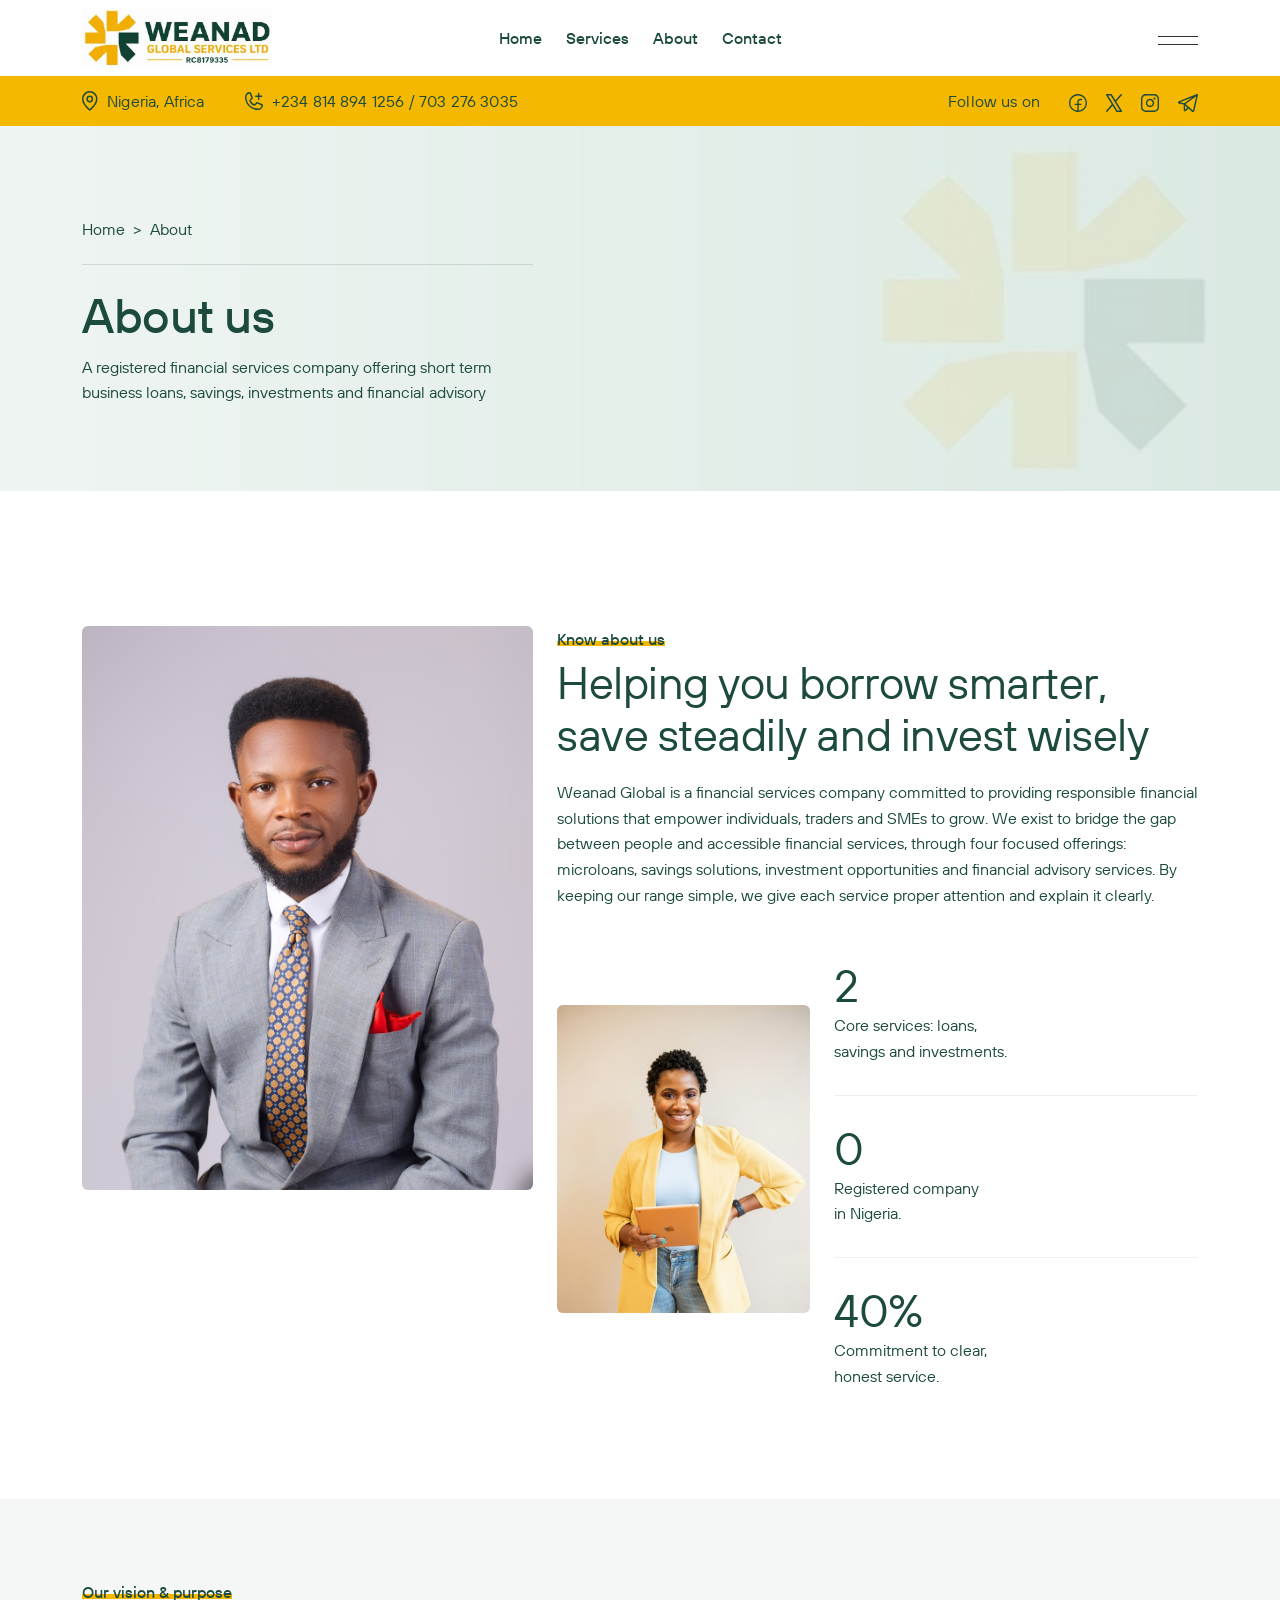
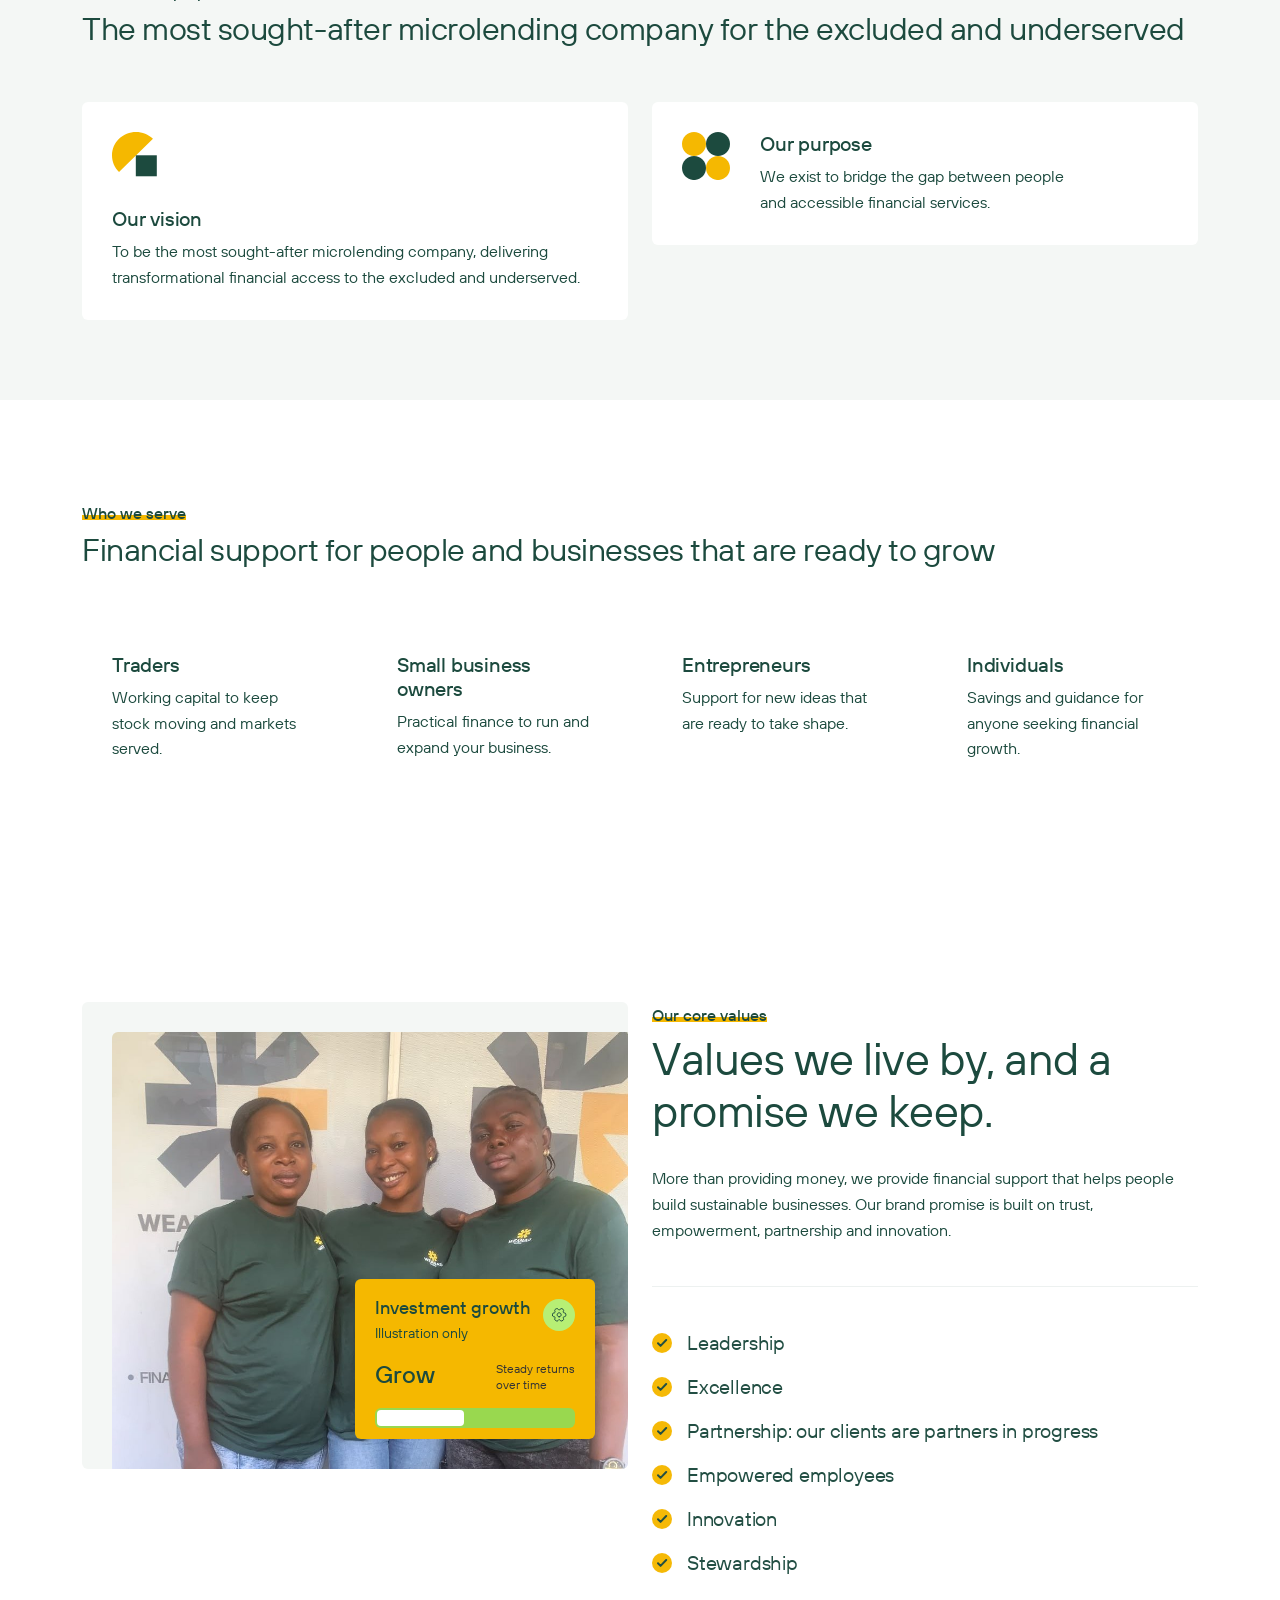
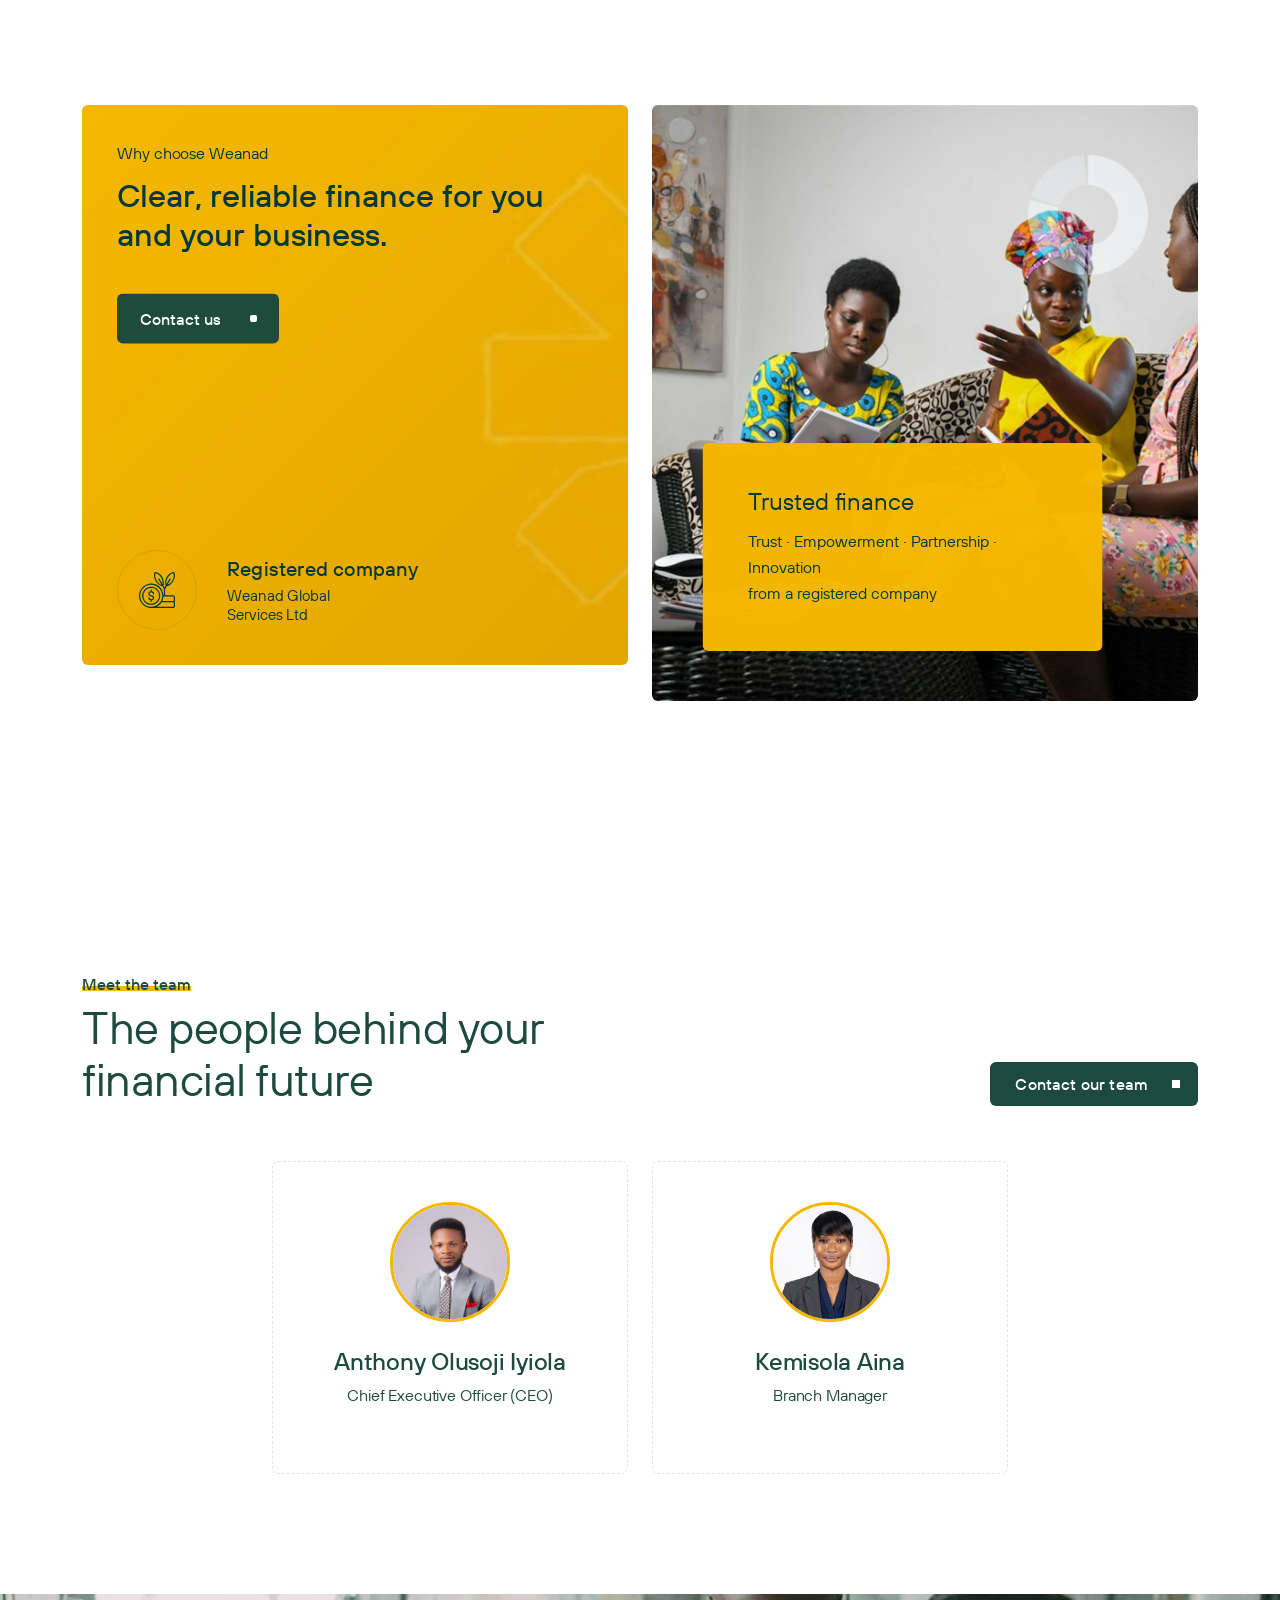
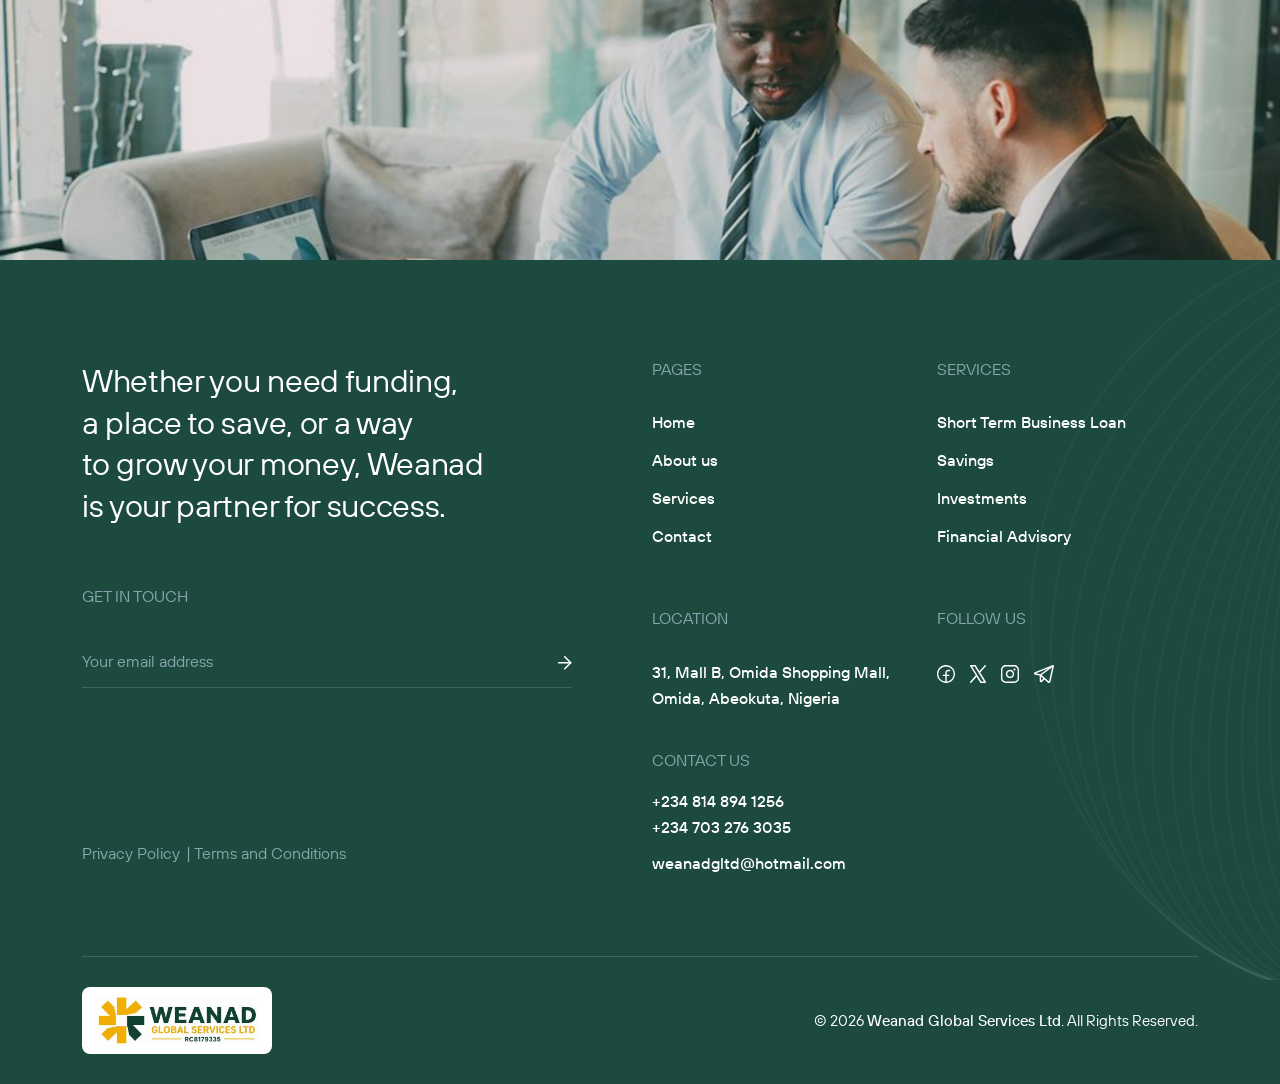
==== commit 07efe5c1: "List 08148941256 as the main phone number everywhere Co-Authored-By: Claude Sonnet 5.5 <noreply@anth" ====
--- a/about.html
+++ b/about.html
@@ -100,8 +100,8 @@
             <div class="tp-offcanvas-contact">
                <h3 class="tp-offcanvas-title sm">Information</h3>
                <ul>
+                  <li><a href="tel:+2348148941256">+234 814 894 1256</a></li>
                   <li><a href="tel:+2347032763035">+234 703 276 3035</a></li>
-                  <li><a href="tel:+2348148941256">+234 814 894 1256</a></li>
                   <li><a href="mailto:weanadgltd@hotmail.com">weanadgltd@hotmail.com</a></li>
                   <li><a href="#">31, Mall B, Omida Shopping Mall, Omida, Abeokuta, Nigeria</a></li>
                </ul>
@@ -276,11 +276,11 @@
                            <path d="M7.75 10.6501C9.19975 10.6501 10.375 9.44128 10.375 7.95009C10.375 6.4589 9.19975 5.25006 7.75 5.25006C6.30025 5.25006 5.125 6.4589 5.125 7.95009C5.125 9.44128 6.30025 10.6501 7.75 10.6501Z" stroke="#1C4A3E" stroke-width="1.5" stroke-linecap="round" stroke-linejoin="round"/>
                            </svg>
                         </span> Nigeria, Africa</a>
-                        <a class="tp-line-anim" href="tel:+2347032763035"><span>
+                        <a class="tp-line-anim" href="tel:+2348148941256"><span>
                            <svg xmlns="http://www.w3.org/2000/svg" width="18" height="18" viewBox="0 0 18 18" fill="none">
                            <path d="M17.1326 12.1013L12.8935 10.2014L12.8827 10.196C12.6625 10.1017 12.4222 10.0638 12.1837 10.0858C11.9451 10.1079 11.7158 10.189 11.5165 10.322C11.4931 10.3375 11.4705 10.3543 11.449 10.3724L9.2584 12.2399C7.87058 11.5658 6.43777 10.1438 5.76366 8.774L7.63388 6.55008C7.65188 6.52758 7.66898 6.50508 7.68518 6.48078C7.81517 6.28215 7.89403 6.05447 7.91476 5.81799C7.93549 5.58151 7.89743 5.34358 7.80398 5.12537C7.80363 5.12178 7.80363 5.11816 7.80398 5.11457L5.89867 0.867426C5.77513 0.582362 5.56271 0.344895 5.29313 0.190474C5.02354 0.0360541 4.71124 -0.0270376 4.40285 0.010618C3.18331 0.171096 2.06389 0.770017 1.25366 1.69552C0.443431 2.62102 -0.00219686 3.80982 8.14386e-06 5.03987C8.14386e-06 12.1859 5.81406 18 12.9601 18C14.1902 18.0022 15.379 17.5566 16.3045 16.7463C17.23 15.9361 17.8289 14.8167 17.9894 13.5971C18.027 13.2888 17.9639 12.9765 17.8095 12.7069C17.6551 12.4373 17.4176 12.2249 17.1326 12.1013ZM12.9601 16.56C9.90583 16.5566 6.97759 15.3418 4.81787 13.1821C2.65815 11.0224 1.44336 8.09417 1.44002 5.03987C1.43664 4.161 1.75327 3.31095 2.33079 2.64846C2.90832 1.98597 3.70724 1.55635 4.57835 1.43983C4.578 1.44342 4.578 1.44704 4.57835 1.45063L6.46837 5.68067L4.60805 7.9073C4.58917 7.92902 4.57202 7.95219 4.55675 7.9766C4.42131 8.18442 4.34186 8.42371 4.32609 8.67128C4.31032 8.91884 4.35878 9.16628 4.46675 9.38961C5.28216 11.0573 6.96248 12.725 8.64819 13.5395C8.87316 13.6465 9.12203 13.6933 9.37049 13.6753C9.61894 13.6573 9.85848 13.5752 10.0657 13.4369C10.089 13.4214 10.1113 13.4042 10.1323 13.3856L12.3202 11.5199L16.5503 13.4153C16.5503 13.4153 16.5575 13.4153 16.5602 13.4153C16.4449 14.2875 16.0158 15.0878 15.3532 15.6666C14.6906 16.2454 13.8399 16.563 12.9601 16.56ZM10.0801 4.31986C10.0801 4.1289 10.156 3.94577 10.291 3.81074C10.426 3.67571 10.6092 3.59985 10.8001 3.59985H12.9601V1.43983C12.9601 1.24887 13.036 1.06574 13.171 0.93071C13.306 0.795683 13.4892 0.719825 13.6801 0.719825C13.8711 0.719825 14.0542 0.795683 14.1893 0.93071C14.3243 1.06574 14.4001 1.24887 14.4001 1.43983V3.59985H16.5602C16.7511 3.59985 16.9343 3.67571 17.0693 3.81074C17.2043 3.94577 17.2802 4.1289 17.2802 4.31986C17.2802 4.51082 17.2043 4.69395 17.0693 4.82898C16.9343 4.96401 16.7511 5.03987 16.5602 5.03987H14.4001V7.19989C14.4001 7.39085 14.3243 7.57398 14.1893 7.70901C14.0542 7.84404 13.8711 7.9199 13.6801 7.9199C13.4892 7.9199 13.306 7.84404 13.171 7.70901C13.036 7.57398 12.9601 7.39085 12.9601 7.19989V5.03987H10.8001C10.6092 5.03987 10.426 4.96401 10.291 4.82898C10.156 4.69395 10.0801 4.51082 10.0801 4.31986Z" fill="#1C4A3E"/>
                            </svg>
-                        </span> +234 703 276 3035 / 814 894 1256</a>
+                        </span> +234 814 894 1256 / 703 276 3035</a>
                      </div>
                   </div>
                   <div class="col-md-6">
@@ -758,7 +758,7 @@
                               </span>
                               <h4 class="tp-footer-widget-title">Contact Us</h4>
                               <div class="mb-10">
-                                 <a class="tp-footer-contact-tel d-inline-block tp-line-anim" href="tel:+2347032763035">+234 703 276 3035</a><br><a class="tp-footer-contact-tel d-inline-block tp-line-anim" href="tel:+2348148941256">+234 814 894 1256</a>
+                                 <a class="tp-footer-contact-tel d-inline-block tp-line-anim" href="tel:+2348148941256">+234 814 894 1256</a><br><a class="tp-footer-contact-tel d-inline-block tp-line-anim" href="tel:+2347032763035">+234 703 276 3035</a>
                               </div>
                               <div>
                                  <a class="tp-footer-contact-tel d-inline-block tp-line-anim" href="mailto:weanadgltd@hotmail.com">weanadgltd@hotmail.com</a>
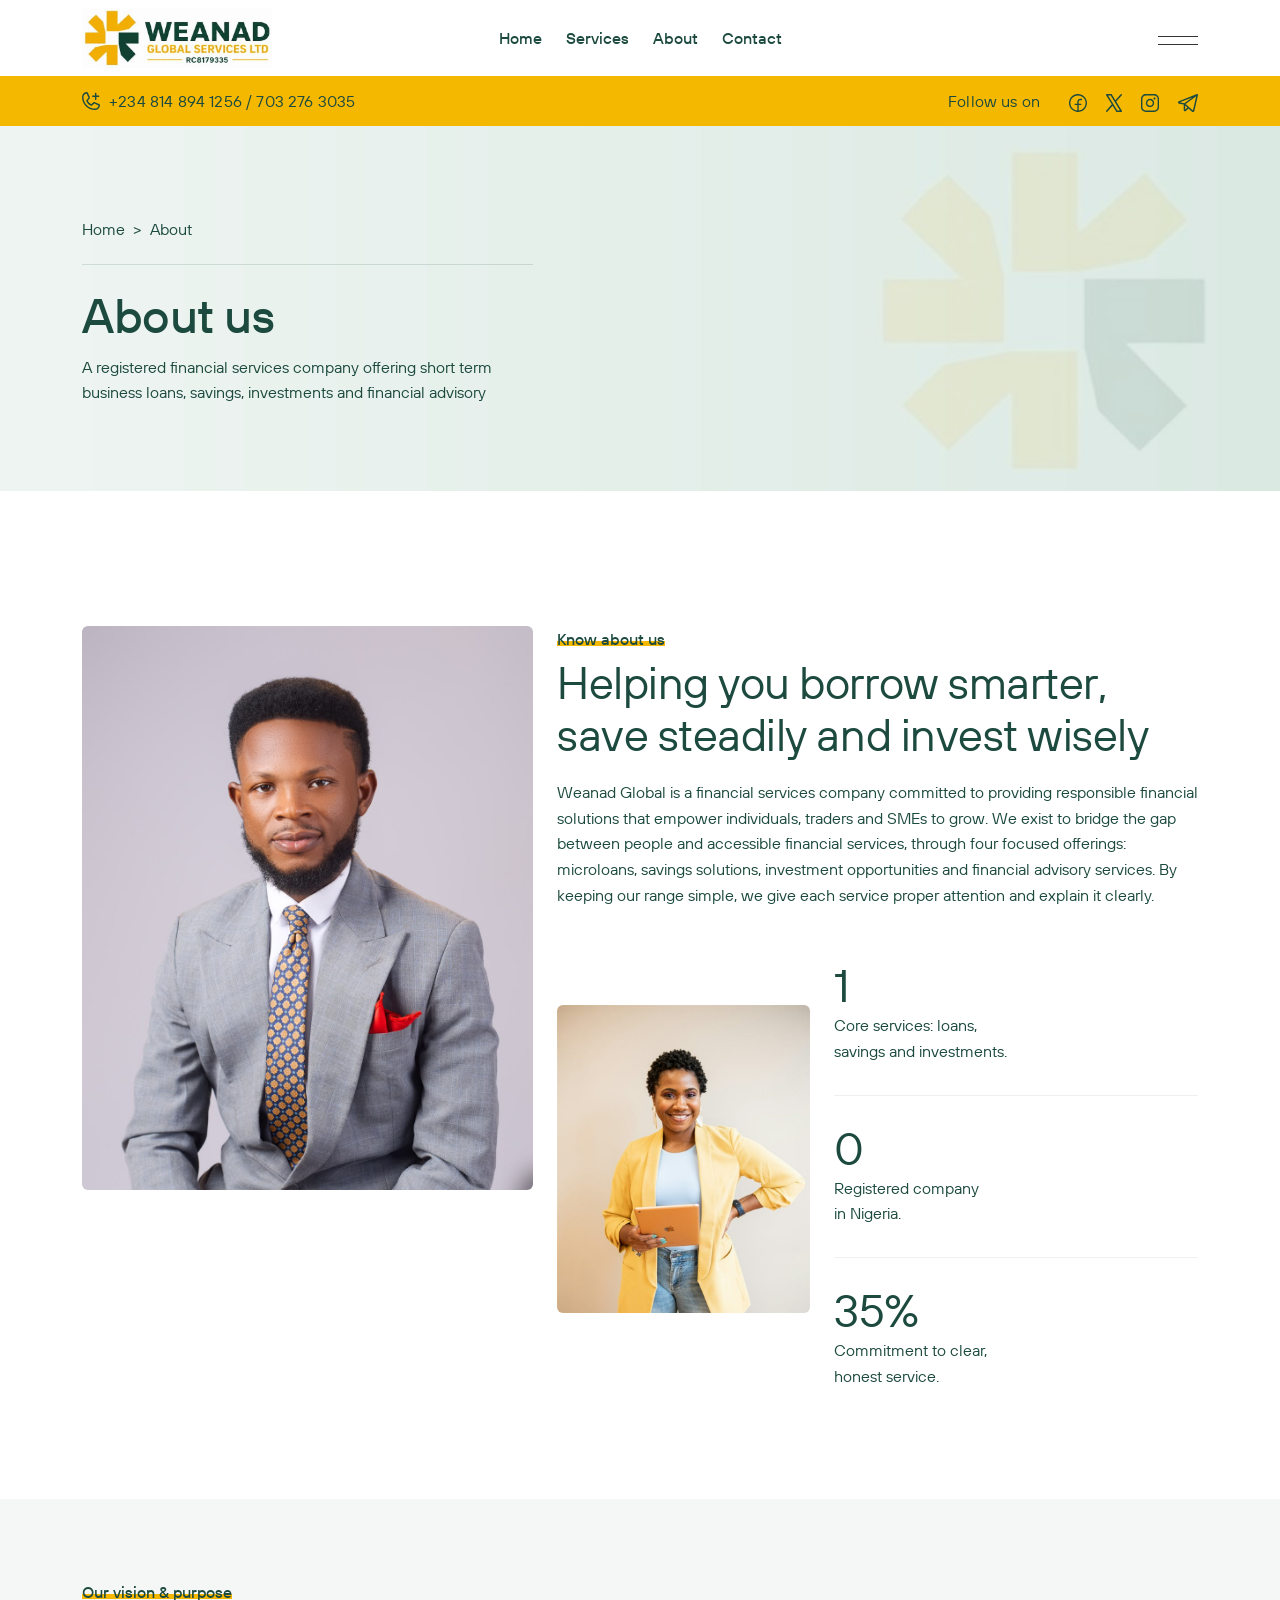
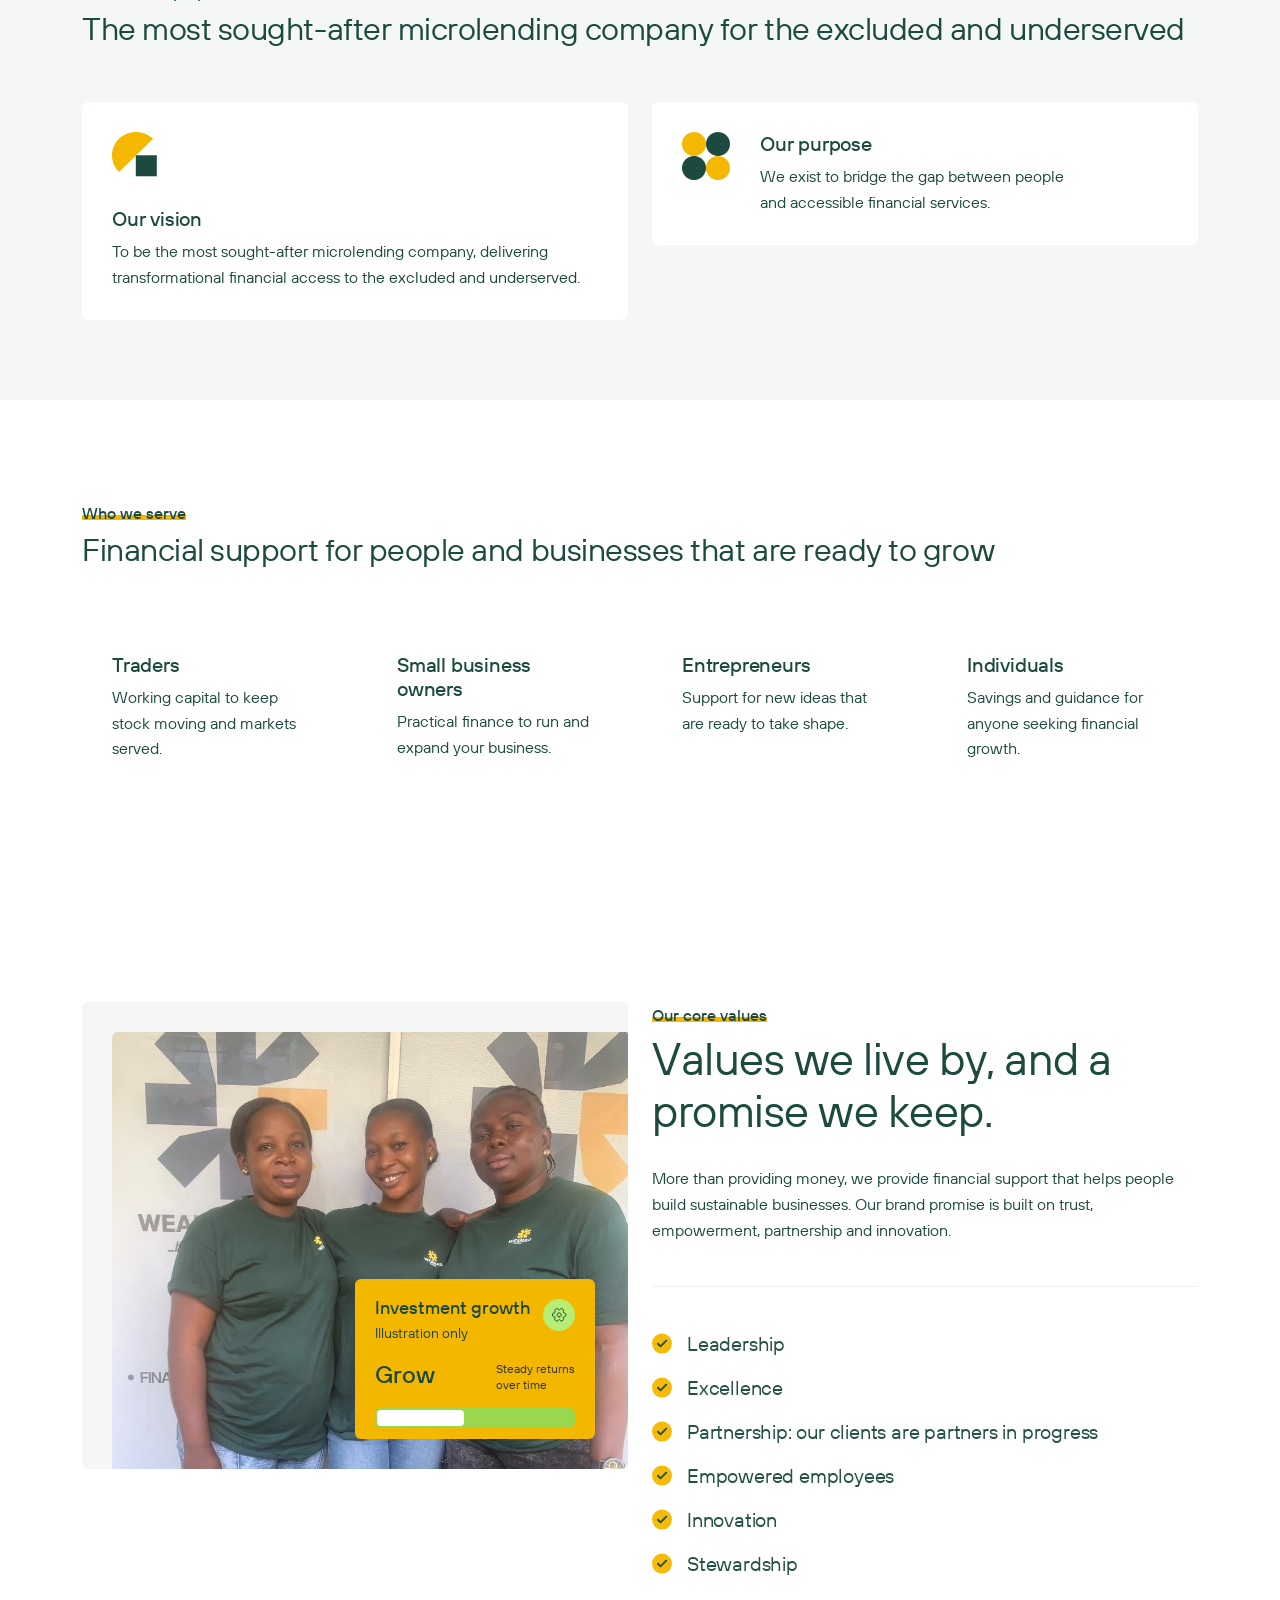
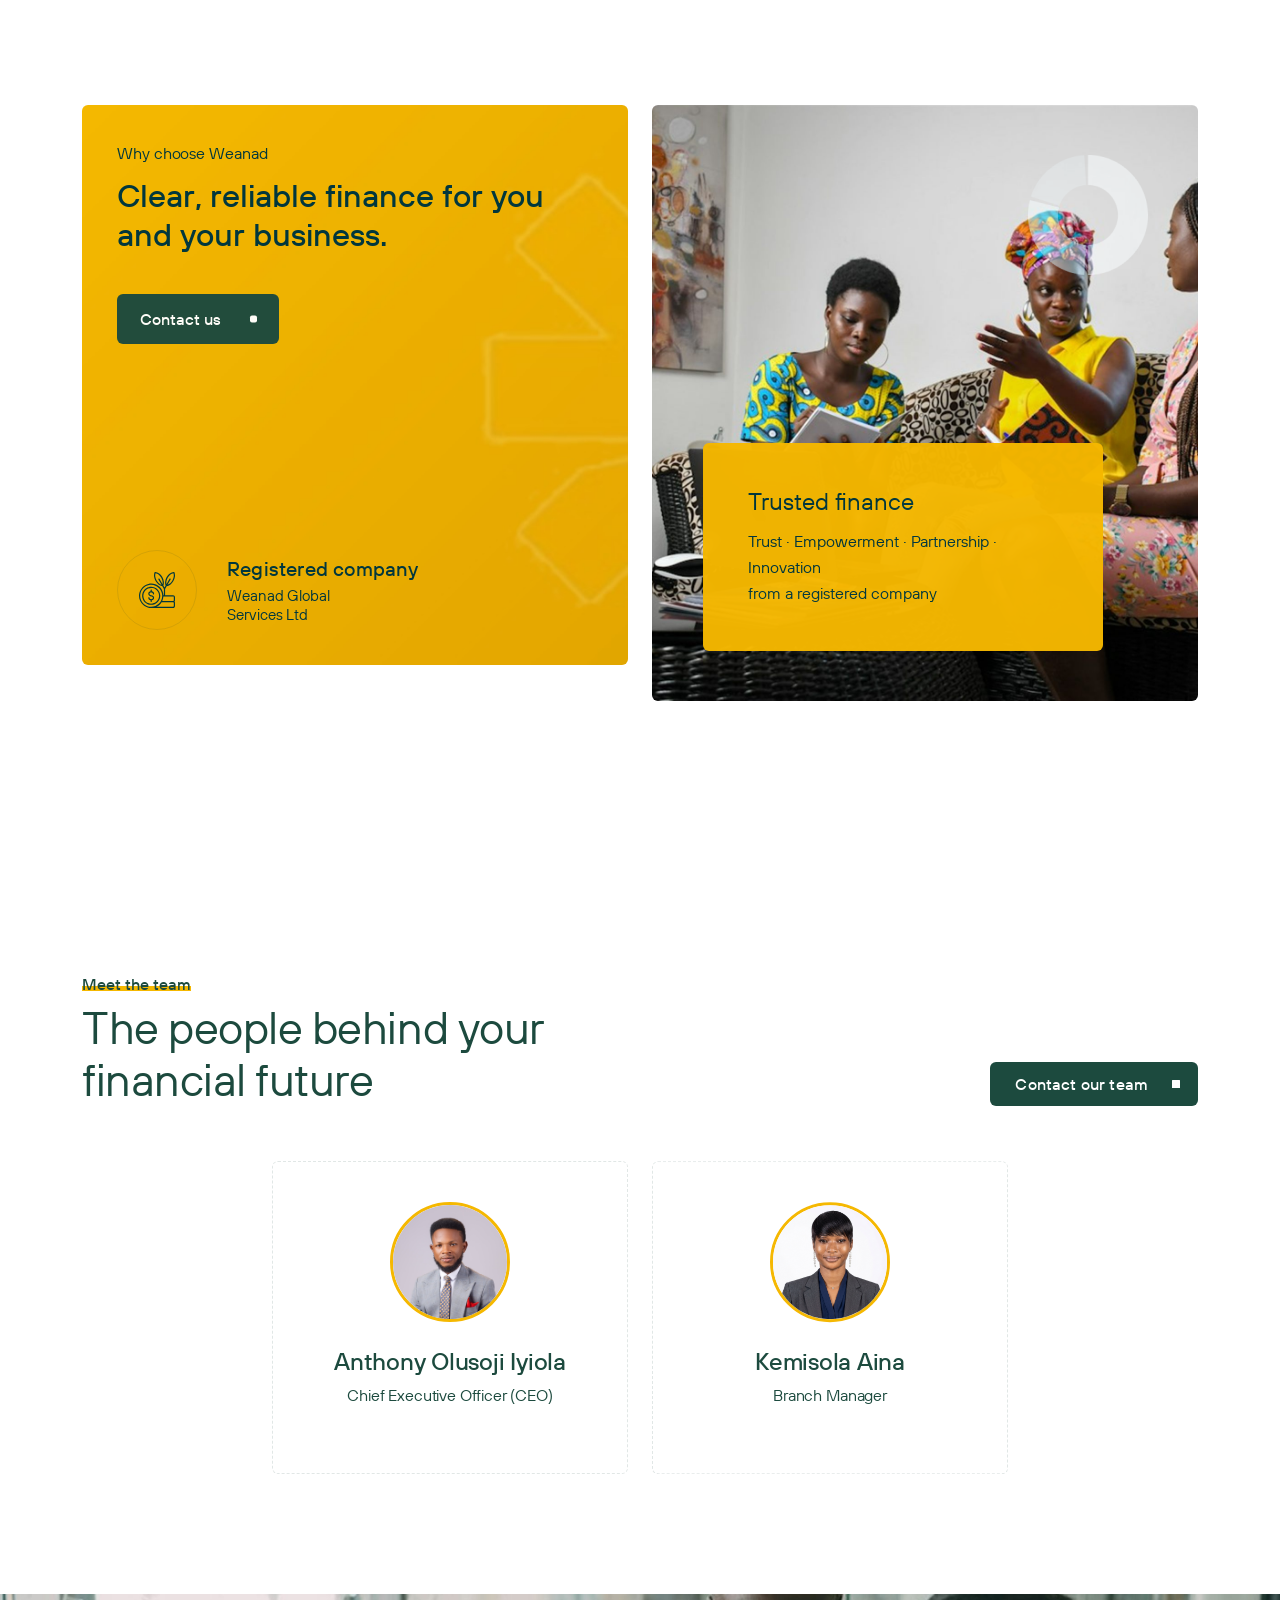
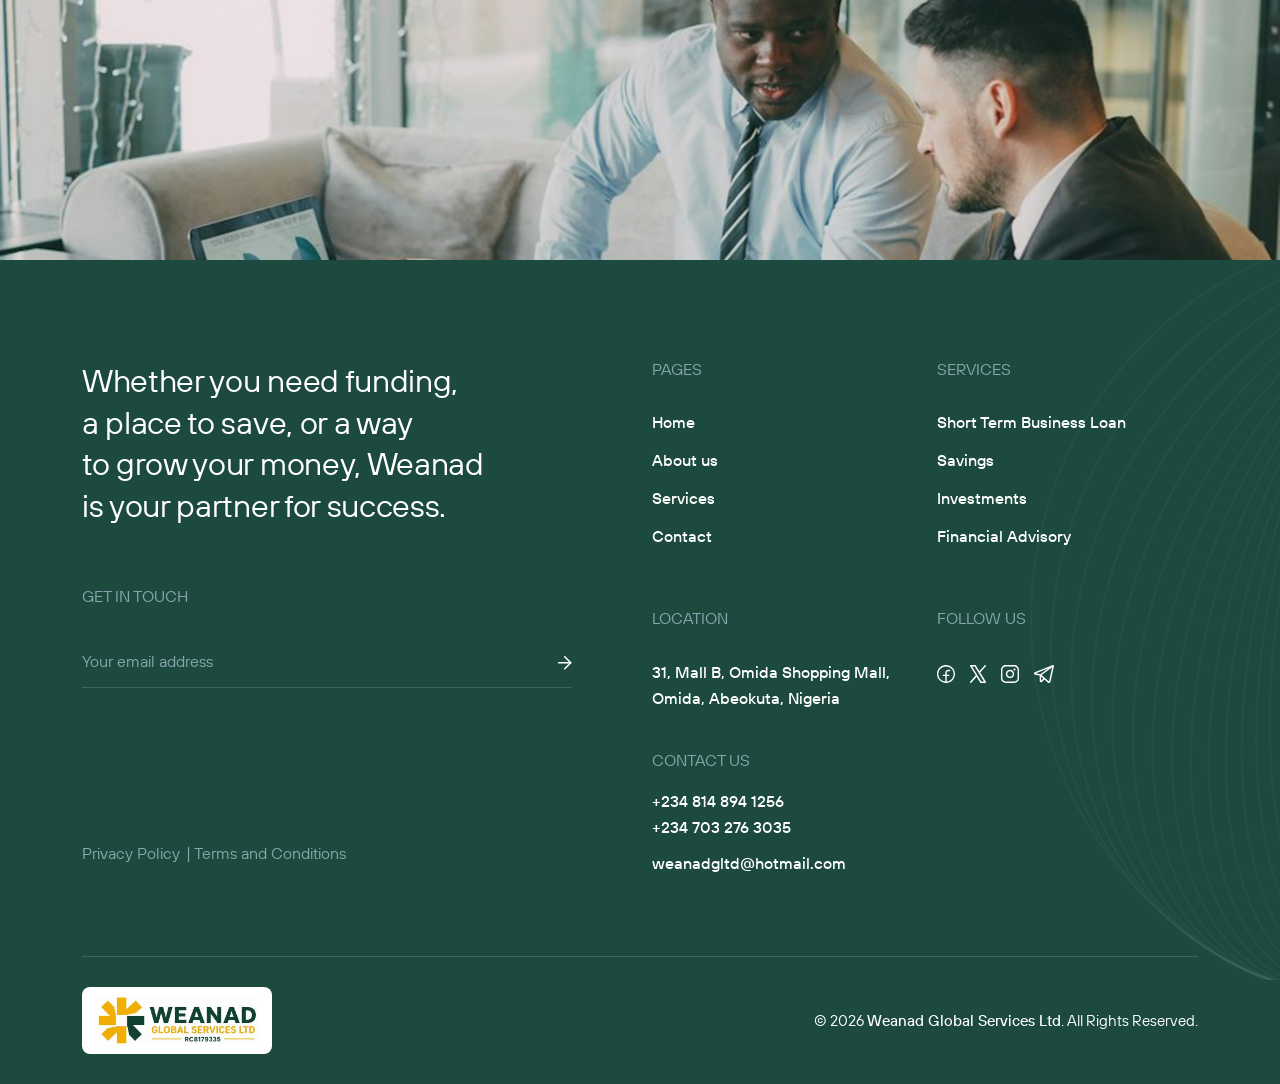
==== commit 0afeccdc: "Remove location from header bar, keep phone number Co-Authored-By: Claude Sonnet 5.5 <noreply@anthro" ====
--- a/about.html
+++ b/about.html
@@ -270,12 +270,6 @@
                <div class="row justify-content-between">
                   <div class="col-md-6">
                      <div class="tp-header-info">
-                        <a class="tp-line-anim" href="#"><span>
-                           <svg xmlns="http://www.w3.org/2000/svg" width="16" height="20" viewBox="0 0 16 20" fill="none">
-                           <path d="M14.75 7.95009C14.75 12.4438 9.90338 17.1239 8.27588 18.5693C8.12426 18.6866 7.9397 18.75 7.75 18.75C7.5603 18.75 7.37574 18.6866 7.22412 18.5693C5.59662 17.1239 0.75 12.4438 0.75 7.95009C0.75 6.04051 1.4875 4.20914 2.80025 2.85886C4.11301 1.50858 5.89348 0.75 7.75 0.75C9.60652 0.75 11.387 1.50858 12.6997 2.85886C14.0125 4.20914 14.75 6.04051 14.75 7.95009Z" stroke="#1C4A3E" stroke-width="1.5" stroke-linecap="round" stroke-linejoin="round"/>
-                           <path d="M7.75 10.6501C9.19975 10.6501 10.375 9.44128 10.375 7.95009C10.375 6.4589 9.19975 5.25006 7.75 5.25006C6.30025 5.25006 5.125 6.4589 5.125 7.95009C5.125 9.44128 6.30025 10.6501 7.75 10.6501Z" stroke="#1C4A3E" stroke-width="1.5" stroke-linecap="round" stroke-linejoin="round"/>
-                           </svg>
-                        </span> Nigeria, Africa</a>
                         <a class="tp-line-anim" href="tel:+2348148941256"><span>
                            <svg xmlns="http://www.w3.org/2000/svg" width="18" height="18" viewBox="0 0 18 18" fill="none">
                            <path d="M17.1326 12.1013L12.8935 10.2014L12.8827 10.196C12.6625 10.1017 12.4222 10.0638 12.1837 10.0858C11.9451 10.1079 11.7158 10.189 11.5165 10.322C11.4931 10.3375 11.4705 10.3543 11.449 10.3724L9.2584 12.2399C7.87058 11.5658 6.43777 10.1438 5.76366 8.774L7.63388 6.55008C7.65188 6.52758 7.66898 6.50508 7.68518 6.48078C7.81517 6.28215 7.89403 6.05447 7.91476 5.81799C7.93549 5.58151 7.89743 5.34358 7.80398 5.12537C7.80363 5.12178 7.80363 5.11816 7.80398 5.11457L5.89867 0.867426C5.77513 0.582362 5.56271 0.344895 5.29313 0.190474C5.02354 0.0360541 4.71124 -0.0270376 4.40285 0.010618C3.18331 0.171096 2.06389 0.770017 1.25366 1.69552C0.443431 2.62102 -0.00219686 3.80982 8.14386e-06 5.03987C8.14386e-06 12.1859 5.81406 18 12.9601 18C14.1902 18.0022 15.379 17.5566 16.3045 16.7463C17.23 15.9361 17.8289 14.8167 17.9894 13.5971C18.027 13.2888 17.9639 12.9765 17.8095 12.7069C17.6551 12.4373 17.4176 12.2249 17.1326 12.1013ZM12.9601 16.56C9.90583 16.5566 6.97759 15.3418 4.81787 13.1821C2.65815 11.0224 1.44336 8.09417 1.44002 5.03987C1.43664 4.161 1.75327 3.31095 2.33079 2.64846C2.90832 1.98597 3.70724 1.55635 4.57835 1.43983C4.578 1.44342 4.578 1.44704 4.57835 1.45063L6.46837 5.68067L4.60805 7.9073C4.58917 7.92902 4.57202 7.95219 4.55675 7.9766C4.42131 8.18442 4.34186 8.42371 4.32609 8.67128C4.31032 8.91884 4.35878 9.16628 4.46675 9.38961C5.28216 11.0573 6.96248 12.725 8.64819 13.5395C8.87316 13.6465 9.12203 13.6933 9.37049 13.6753C9.61894 13.6573 9.85848 13.5752 10.0657 13.4369C10.089 13.4214 10.1113 13.4042 10.1323 13.3856L12.3202 11.5199L16.5503 13.4153C16.5503 13.4153 16.5575 13.4153 16.5602 13.4153C16.4449 14.2875 16.0158 15.0878 15.3532 15.6666C14.6906 16.2454 13.8399 16.563 12.9601 16.56ZM10.0801 4.31986C10.0801 4.1289 10.156 3.94577 10.291 3.81074C10.426 3.67571 10.6092 3.59985 10.8001 3.59985H12.9601V1.43983C12.9601 1.24887 13.036 1.06574 13.171 0.93071C13.306 0.795683 13.4892 0.719825 13.6801 0.719825C13.8711 0.719825 14.0542 0.795683 14.1893 0.93071C14.3243 1.06574 14.4001 1.24887 14.4001 1.43983V3.59985H16.5602C16.7511 3.59985 16.9343 3.67571 17.0693 3.81074C17.2043 3.94577 17.2802 4.1289 17.2802 4.31986C17.2802 4.51082 17.2043 4.69395 17.0693 4.82898C16.9343 4.96401 16.7511 5.03987 16.5602 5.03987H14.4001V7.19989C14.4001 7.39085 14.3243 7.57398 14.1893 7.70901C14.0542 7.84404 13.8711 7.9199 13.6801 7.9199C13.4892 7.9199 13.306 7.84404 13.171 7.70901C13.036 7.57398 12.9601 7.39085 12.9601 7.19989V5.03987H10.8001C10.6092 5.03987 10.426 4.96401 10.291 4.82898C10.156 4.69395 10.0801 4.51082 10.0801 4.31986Z" fill="#1C4A3E"/>
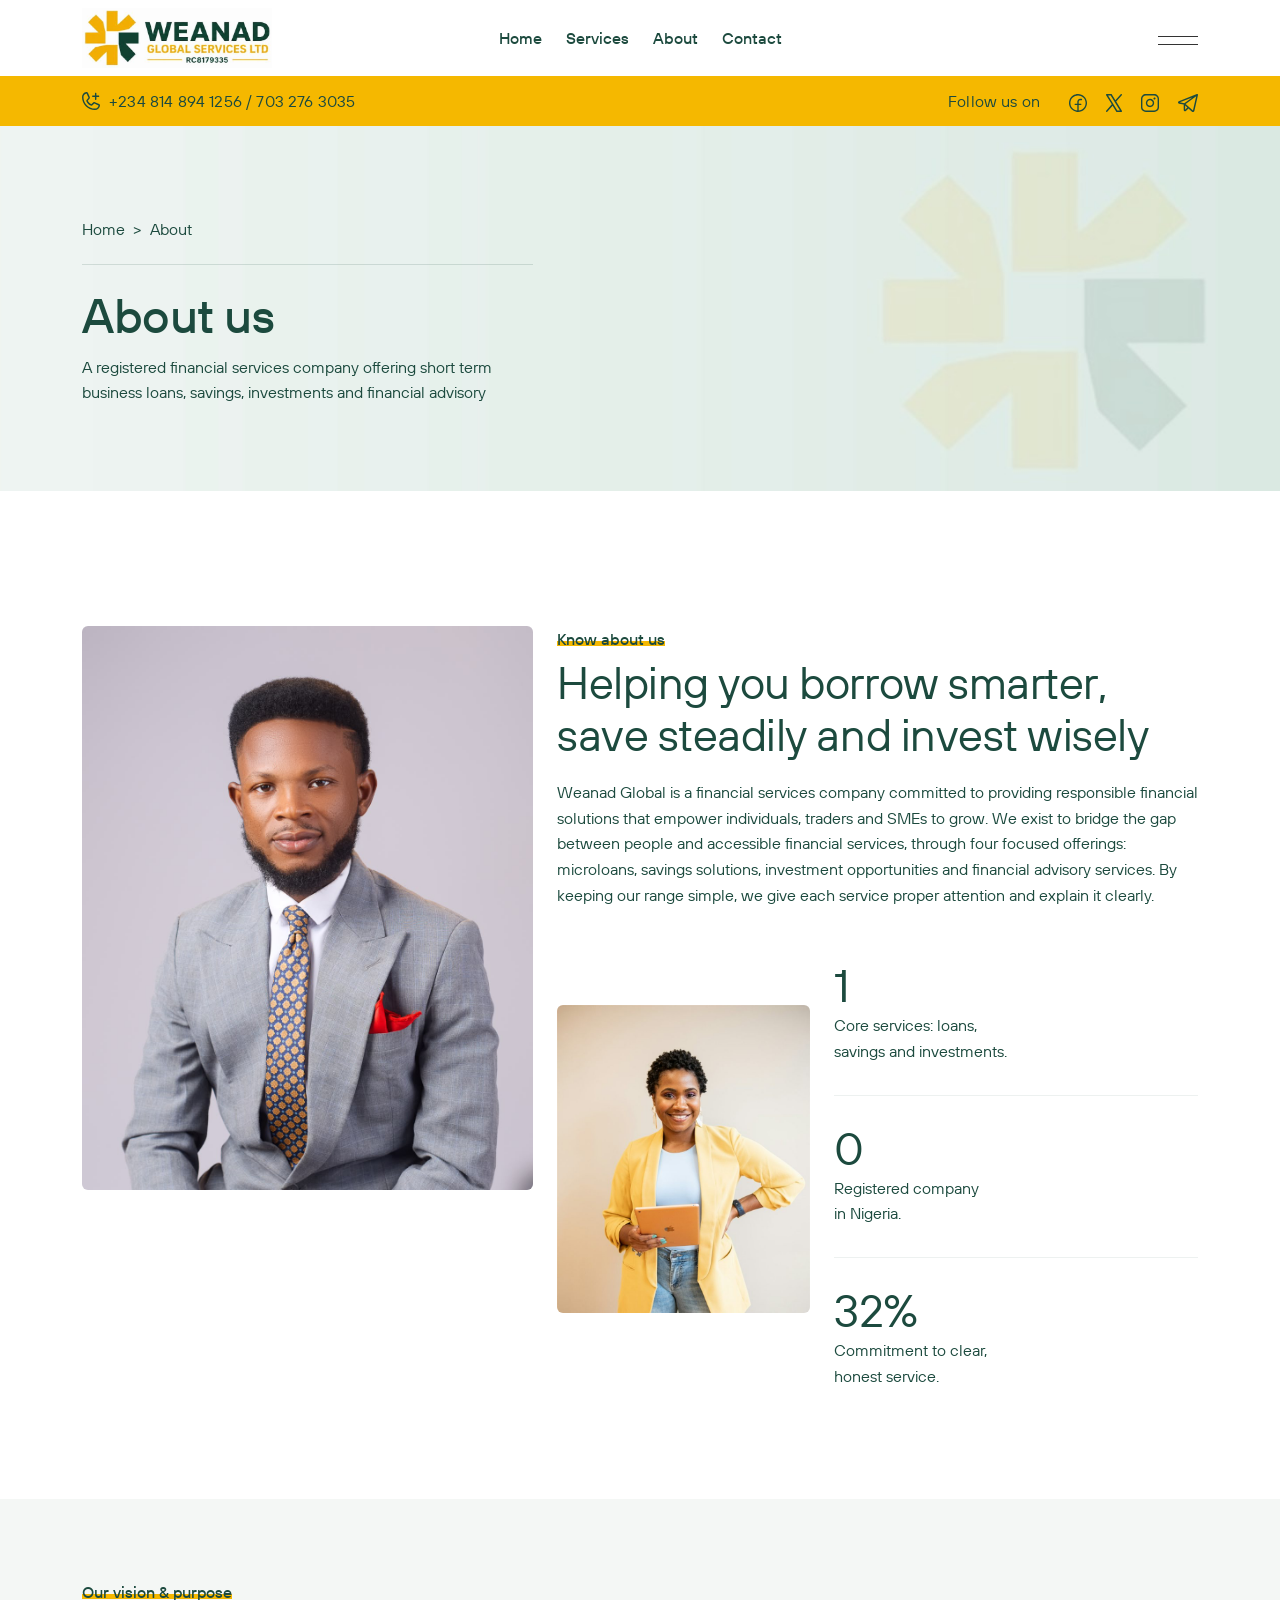
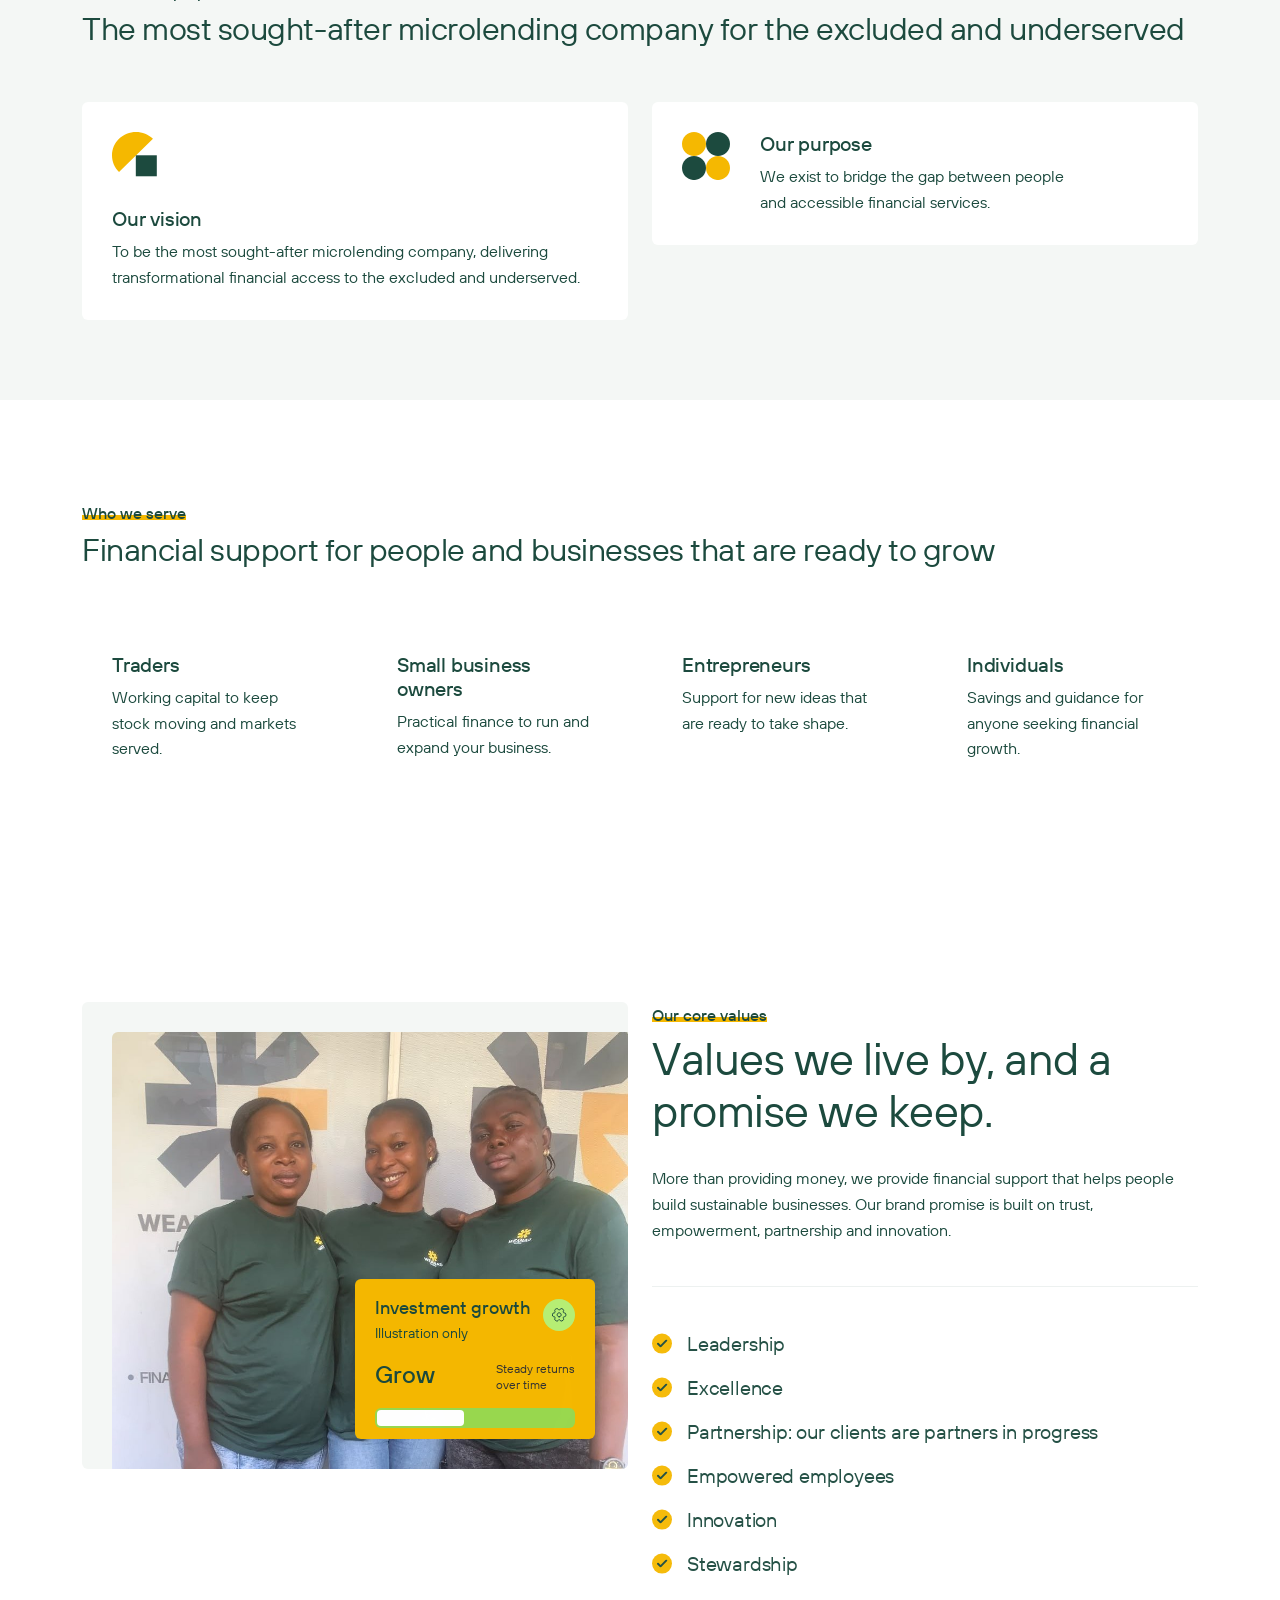
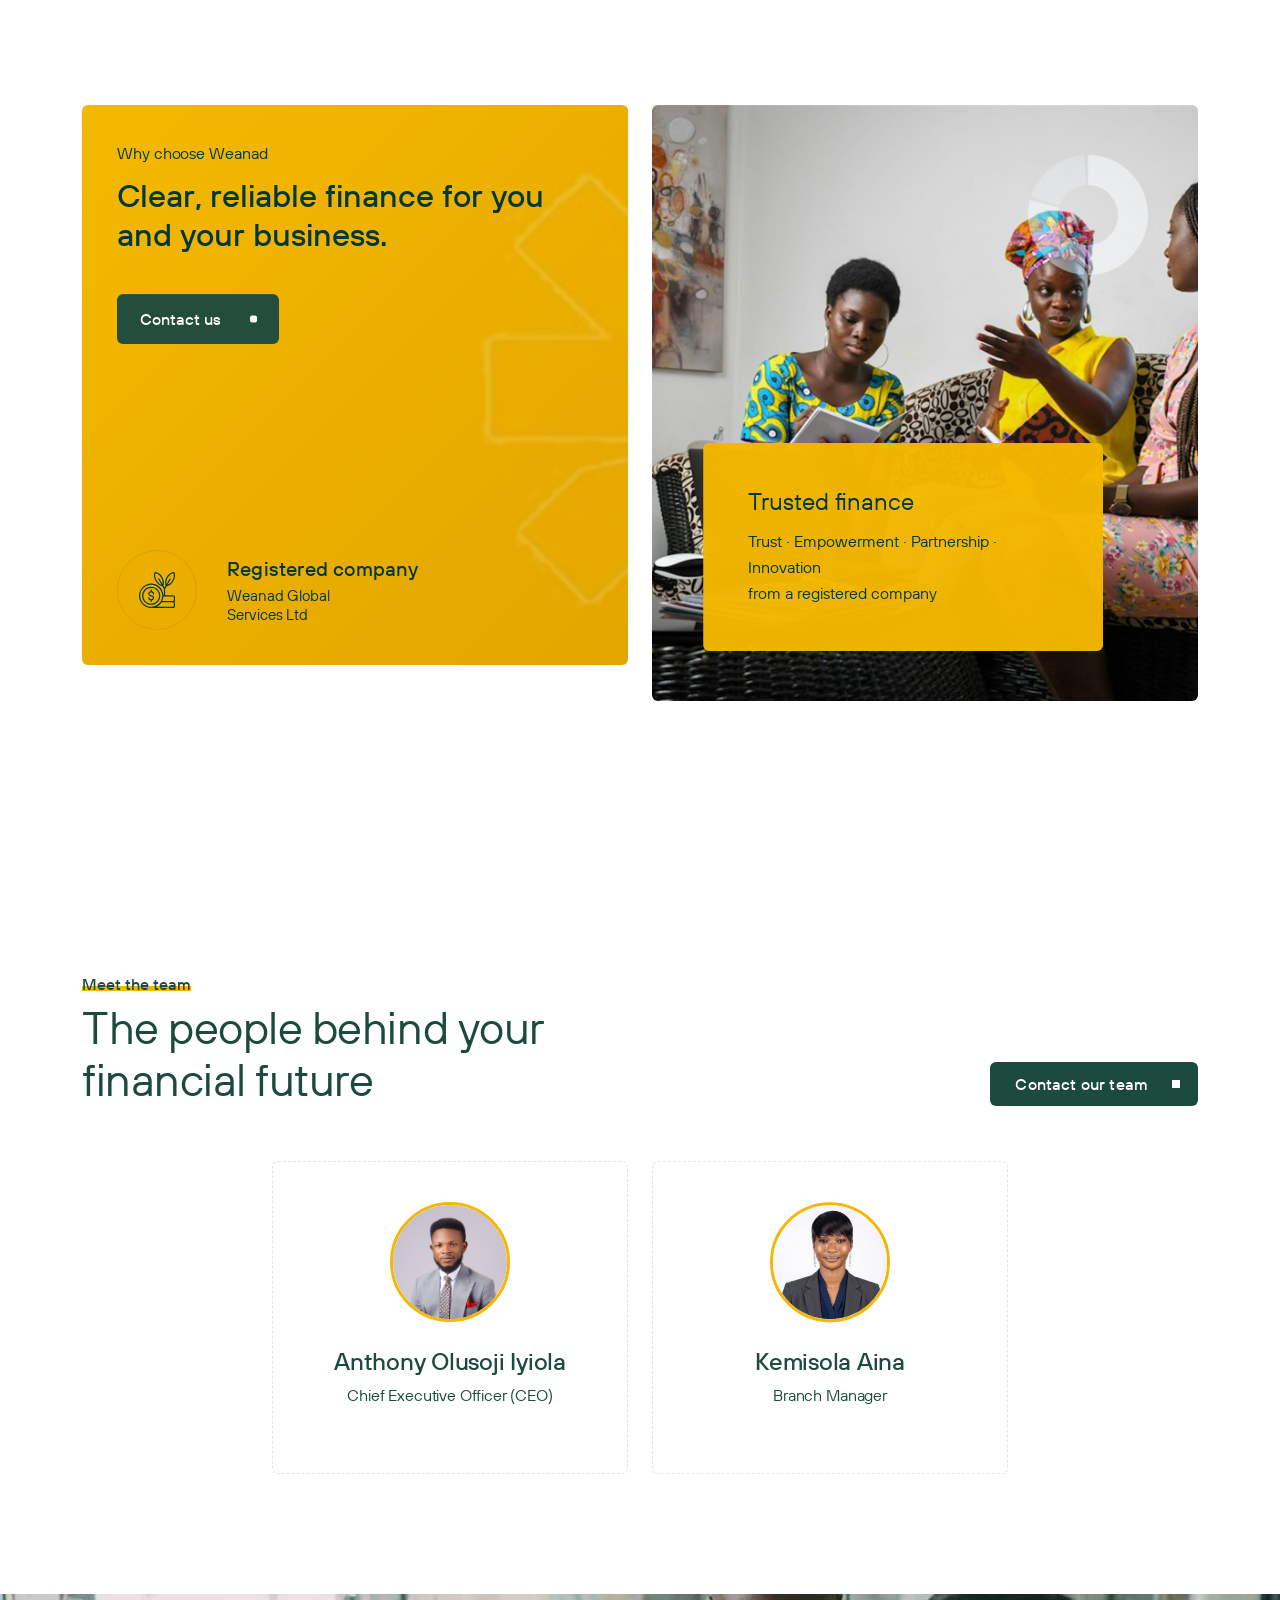
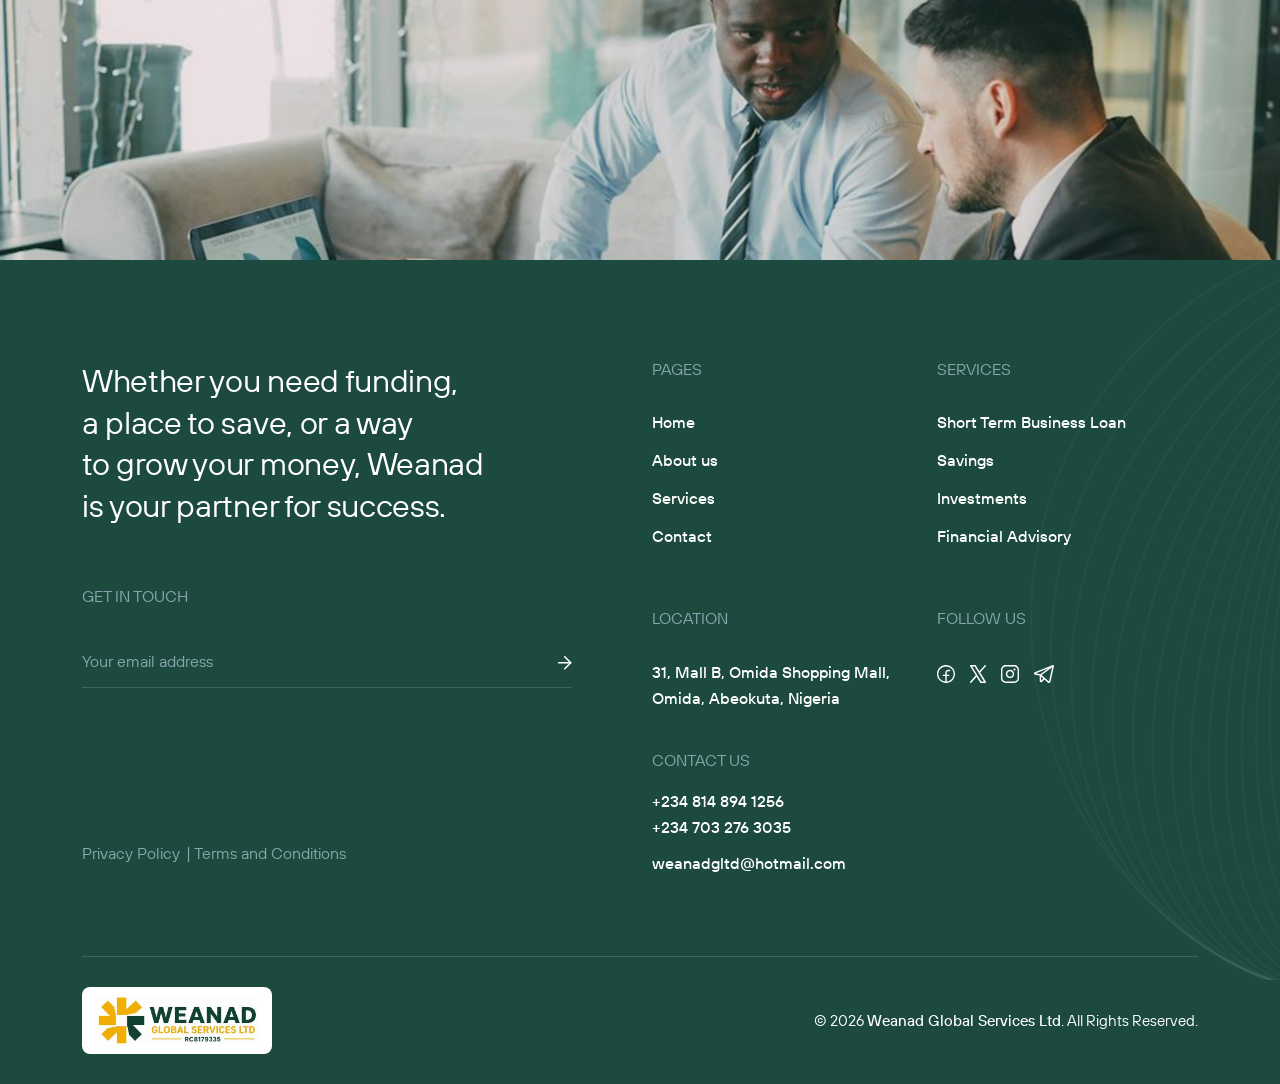
==== commit c3fe4ac2: "Link Instagram icons to the Weanad Global profile Co-Authored-By: Claude Sonnet 5.5 <noreply@anthrop" ====
--- a/about.html
+++ b/about.html
@@ -110,7 +110,7 @@
                <h3 class="tp-offcanvas-title sm">Follow Us</h3>
                <ul>
                   <li>
-                     <a href="#">
+                     <a href="https://www.instagram.com/weanadglobal/" target="_blank" rel="noopener noreferrer" aria-label="Instagram">
                         <svg width="16" height="16" viewBox="0 0 16 16" fill="none" xmlns="http://www.w3.org/2000/svg">
                            <path
                               d="M11.25 1.5H4.75C2.95507 1.5 1.5 2.95507 1.5 4.75V11.25C1.5 13.0449 2.95507 14.5 4.75 14.5H11.25C13.0449 14.5 14.5 13.0449 14.5 11.25V4.75C14.5 2.95507 13.0449 1.5 11.25 1.5Z"
@@ -291,7 +291,7 @@
                                  <path d="M15.8866 16.8372L10.1977 7.61989L15.8112 1.25359C15.9382 1.10604 16.0036 0.912859 15.9933 0.715913C15.983 0.518968 15.8979 0.334135 15.7563 0.201488C15.6147 0.0688409 15.4281 -0.000929265 15.237 0.00730397C15.0459 0.0155372 14.8656 0.10111 14.7352 0.24547L9.38801 6.30915L5.7084 0.347593C5.64278 0.241118 5.55216 0.153438 5.44493 0.0926771C5.33771 0.031916 5.21734 3.90975e-05 5.09498 8.86646e-08H0.732879C0.602526 -6.52684e-05 0.474553 0.0360029 0.362362 0.104428C0.25017 0.172853 0.157887 0.271117 0.095174 0.388932C0.0324615 0.506746 0.00162721 0.639777 0.00589964 0.774094C0.0101721 0.908411 0.0493941 1.03907 0.119459 1.1524L5.80836 10.3688L0.194887 16.7398C0.129334 16.8124 0.0784097 16.8976 0.0450649 16.9907C0.01172 17.0837 -0.00338233 17.1827 0.000633741 17.2818C0.00464981 17.3809 0.0277044 17.4782 0.0684608 17.568C0.109217 17.6578 0.166865 17.7385 0.238063 17.8052C0.309261 17.8719 0.392593 17.9233 0.48323 17.9566C0.573866 17.9899 0.670004 18.0042 0.766072 17.9989C0.86214 17.9936 0.956227 17.9687 1.04288 17.9256C1.12953 17.8825 1.20703 17.8221 1.27087 17.7479L6.61808 11.6842L10.2977 17.6458C10.3638 17.7514 10.4547 17.8381 10.5619 17.898C10.6691 17.958 10.7892 17.9891 10.9111 17.9887H15.2732C15.4034 17.9886 15.5312 17.9525 15.6433 17.8841C15.7553 17.8158 15.8475 17.7176 15.9102 17.6C15.9729 17.4823 16.0038 17.3494 15.9996 17.2153C15.9955 17.0811 15.9565 16.9505 15.8866 16.8372ZM11.3101 16.4896L2.05696 1.49906H4.69239L13.9491 16.4896H11.3101Z" fill="currentColor"/>
                               </svg>
                            </a>
-                           <a href="#">
+                           <a href="https://www.instagram.com/weanadglobal/" target="_blank" rel="noopener noreferrer" aria-label="Instagram">
                               <svg xmlns="http://www.w3.org/2000/svg" width="18" height="18" viewBox="0 0 18 18" fill="none">
                                  <path d="M9 4.84615C8.17845 4.84615 7.37534 5.08977 6.69225 5.5462C6.00915 6.00263 5.47674 6.65138 5.16235 7.41039C4.84795 8.16941 4.76569 9.00461 4.92597 9.81038C5.08625 10.6161 5.48186 11.3563 6.06279 11.9372C6.64371 12.5181 7.38386 12.9138 8.18962 13.074C8.99539 13.2343 9.83059 13.152 10.5896 12.8377C11.3486 12.5233 11.9974 11.9909 12.4538 11.3078C12.9102 10.6247 13.1538 9.82155 13.1538 9C13.1527 7.89868 12.7147 6.8428 11.9359 6.06405C11.1572 5.2853 10.1013 4.8473 9 4.84615ZM9 11.7692C8.4523 11.7692 7.9169 11.6068 7.4615 11.3025C7.0061 10.9982 6.65116 10.5657 6.44156 10.0597C6.23197 9.55373 6.17713 8.99693 6.28398 8.45975C6.39083 7.92257 6.65457 7.42914 7.04186 7.04186C7.42914 6.65457 7.92257 6.39083 8.45975 6.28398C8.99693 6.17713 9.55373 6.23197 10.0597 6.44156C10.5657 6.65116 10.9982 7.0061 11.3025 7.4615C11.6068 7.9169 11.7692 8.4523 11.7692 9C11.7692 9.73445 11.4775 10.4388 10.9581 10.9581C10.4388 11.4775 9.73445 11.7692 9 11.7692ZM13.1538 0H4.84615C3.5613 0.00137443 2.32946 0.512391 1.42092 1.42092C0.512391 2.32946 0.00137443 3.5613 0 4.84615V13.1538C0.00137443 14.4387 0.512391 15.6705 1.42092 16.5791C2.32946 17.4876 3.5613 17.9986 4.84615 18H13.1538C14.4387 17.9986 15.6705 17.4876 16.5791 16.5791C17.4876 15.6705 17.9986 14.4387 18 13.1538V4.84615C17.9986 3.5613 17.4876 2.32946 16.5791 1.42092C15.6705 0.512391 14.4387 0.00137443 13.1538 0ZM16.6154 13.1538C16.6154 14.0719 16.2507 14.9524 15.6015 15.6015C14.9524 16.2507 14.0719 16.6154 13.1538 16.6154H4.84615C3.9281 16.6154 3.04764 16.2507 2.39848 15.6015C1.74931 14.9524 1.38462 14.0719 1.38462 13.1538V4.84615C1.38462 3.9281 1.74931 3.04764 2.39848 2.39848C3.04764 1.74931 3.9281 1.38462 4.84615 1.38462H13.1538C14.0719 1.38462 14.9524 1.74931 15.6015 2.39848C16.2507 3.04764 16.6154 3.9281 16.6154 4.84615V13.1538ZM14.5385 4.5C14.5385 4.70539 14.4776 4.90616 14.3634 5.07694C14.2493 5.24771 14.0872 5.38082 13.8974 5.45941C13.7076 5.53801 13.4988 5.55858 13.2974 5.51851C13.096 5.47844 12.9109 5.37953 12.7657 5.2343C12.6205 5.08907 12.5216 4.90404 12.4815 4.70259C12.4414 4.50115 12.462 4.29235 12.5406 4.1026C12.6192 3.91284 12.7523 3.75066 12.9231 3.63655C13.0938 3.52244 13.2946 3.46154 13.5 3.46154C13.7754 3.46154 14.0396 3.57095 14.2343 3.7657C14.4291 3.96045 14.5385 4.22458 14.5385 4.5Z" fill="currentColor"/>
                               </svg>
@@ -786,7 +786,7 @@
                                  <path d="M15.8866 16.8372L10.1977 7.61989L15.8112 1.25359C15.9382 1.10604 16.0036 0.912859 15.9933 0.715913C15.983 0.518968 15.8979 0.334135 15.7563 0.201488C15.6147 0.0688409 15.4281 -0.000929265 15.237 0.00730397C15.0459 0.0155372 14.8656 0.10111 14.7352 0.24547L9.38801 6.30915L5.7084 0.347593C5.64278 0.241118 5.55216 0.153438 5.44493 0.0926771C5.33771 0.031916 5.21734 3.90975e-05 5.09498 8.86648e-08H0.732879C0.602526 -6.52684e-05 0.474553 0.0360029 0.362362 0.104428C0.25017 0.172853 0.157887 0.271117 0.095174 0.388932C0.0324615 0.506746 0.00162721 0.639777 0.00589964 0.774094C0.0101721 0.908411 0.0493941 1.03907 0.119459 1.1524L5.80836 10.3688L0.194887 16.7398C0.129334 16.8124 0.0784097 16.8976 0.0450649 16.9907C0.01172 17.0837 -0.00338233 17.1827 0.000633741 17.2818C0.00464981 17.3809 0.0277044 17.4782 0.0684608 17.568C0.109217 17.6578 0.166865 17.7385 0.238063 17.8052C0.309261 17.8719 0.392593 17.9233 0.48323 17.9566C0.573866 17.9899 0.670004 18.0042 0.766072 17.9989C0.86214 17.9936 0.956227 17.9687 1.04288 17.9256C1.12953 17.8825 1.20703 17.8221 1.27087 17.7479L6.61808 11.6842L10.2977 17.6458C10.3638 17.7514 10.4547 17.8381 10.5619 17.898C10.6691 17.958 10.7892 17.9891 10.9111 17.9887H15.2732C15.4034 17.9886 15.5312 17.9525 15.6433 17.8841C15.7553 17.8158 15.8475 17.7176 15.9102 17.6C15.9729 17.4823 16.0038 17.3494 15.9996 17.2153C15.9955 17.0811 15.9565 16.9505 15.8866 16.8372ZM11.3101 16.4896L2.05696 1.49906H4.69239L13.9491 16.4896H11.3101Z" fill="currentColor"/>
                                  </svg>
                               </a>
-                              <a href="#">
+                              <a href="https://www.instagram.com/weanadglobal/" target="_blank" rel="noopener noreferrer" aria-label="Instagram">
                                  <svg xmlns="http://www.w3.org/2000/svg" width="18" height="18" viewBox="0 0 18 18" fill="none">
                                  <path d="M9 4.84615C8.17845 4.84615 7.37534 5.08977 6.69225 5.5462C6.00915 6.00263 5.47674 6.65138 5.16235 7.41039C4.84795 8.16941 4.76569 9.00461 4.92597 9.81038C5.08625 10.6161 5.48186 11.3563 6.06279 11.9372C6.64371 12.5181 7.38386 12.9138 8.18962 13.074C8.99539 13.2343 9.83059 13.152 10.5896 12.8377C11.3486 12.5233 11.9974 11.9909 12.4538 11.3078C12.9102 10.6247 13.1538 9.82155 13.1538 9C13.1527 7.89868 12.7147 6.8428 11.9359 6.06405C11.1572 5.2853 10.1013 4.8473 9 4.84615ZM9 11.7692C8.4523 11.7692 7.9169 11.6068 7.4615 11.3025C7.0061 10.9982 6.65116 10.5657 6.44156 10.0597C6.23197 9.55373 6.17713 8.99693 6.28398 8.45975C6.39083 7.92257 6.65457 7.42914 7.04186 7.04186C7.42914 6.65457 7.92257 6.39083 8.45975 6.28398C8.99693 6.17713 9.55373 6.23197 10.0597 6.44156C10.5657 6.65116 10.9982 7.0061 11.3025 7.4615C11.6068 7.9169 11.7692 8.4523 11.7692 9C11.7692 9.73445 11.4775 10.4388 10.9581 10.9581C10.4388 11.4775 9.73445 11.7692 9 11.7692ZM13.1538 0H4.84615C3.5613 0.00137443 2.32946 0.512391 1.42092 1.42092C0.512391 2.32946 0.00137443 3.5613 0 4.84615V13.1538C0.00137443 14.4387 0.512391 15.6705 1.42092 16.5791C2.32946 17.4876 3.5613 17.9986 4.84615 18H13.1538C14.4387 17.9986 15.6705 17.4876 16.5791 16.5791C17.4876 15.6705 17.9986 14.4387 18 13.1538V4.84615C17.9986 3.5613 17.4876 2.32946 16.5791 1.42092C15.6705 0.512391 14.4387 0.00137443 13.1538 0ZM16.6154 13.1538C16.6154 14.0719 16.2507 14.9524 15.6015 15.6015C14.9524 16.2507 14.0719 16.6154 13.1538 16.6154H4.84615C3.9281 16.6154 3.04764 16.2507 2.39848 15.6015C1.74931 14.9524 1.38462 14.0719 1.38462 13.1538V4.84615C1.38462 3.9281 1.74931 3.04764 2.39848 2.39848C3.04764 1.74931 3.9281 1.38462 4.84615 1.38462H13.1538C14.0719 1.38462 14.9524 1.74931 15.6015 2.39848C16.2507 3.04764 16.6154 3.9281 16.6154 4.84615V13.1538ZM14.5385 4.5C14.5385 4.70539 14.4776 4.90616 14.3634 5.07694C14.2493 5.24771 14.0872 5.38082 13.8974 5.45941C13.7076 5.53801 13.4988 5.55858 13.2974 5.51851C13.096 5.47844 12.9109 5.37953 12.7657 5.2343C12.6205 5.08907 12.5216 4.90404 12.4815 4.70259C12.4414 4.50115 12.462 4.29235 12.5406 4.1026C12.6192 3.91284 12.7523 3.75066 12.9231 3.63655C13.0938 3.52244 13.2946 3.46154 13.5 3.46154C13.7754 3.46154 14.0396 3.57095 14.2343 3.7657C14.4291 3.96045 14.5385 4.22458 14.5385 4.5Z" fill="currentColor"/>
                                  </svg>
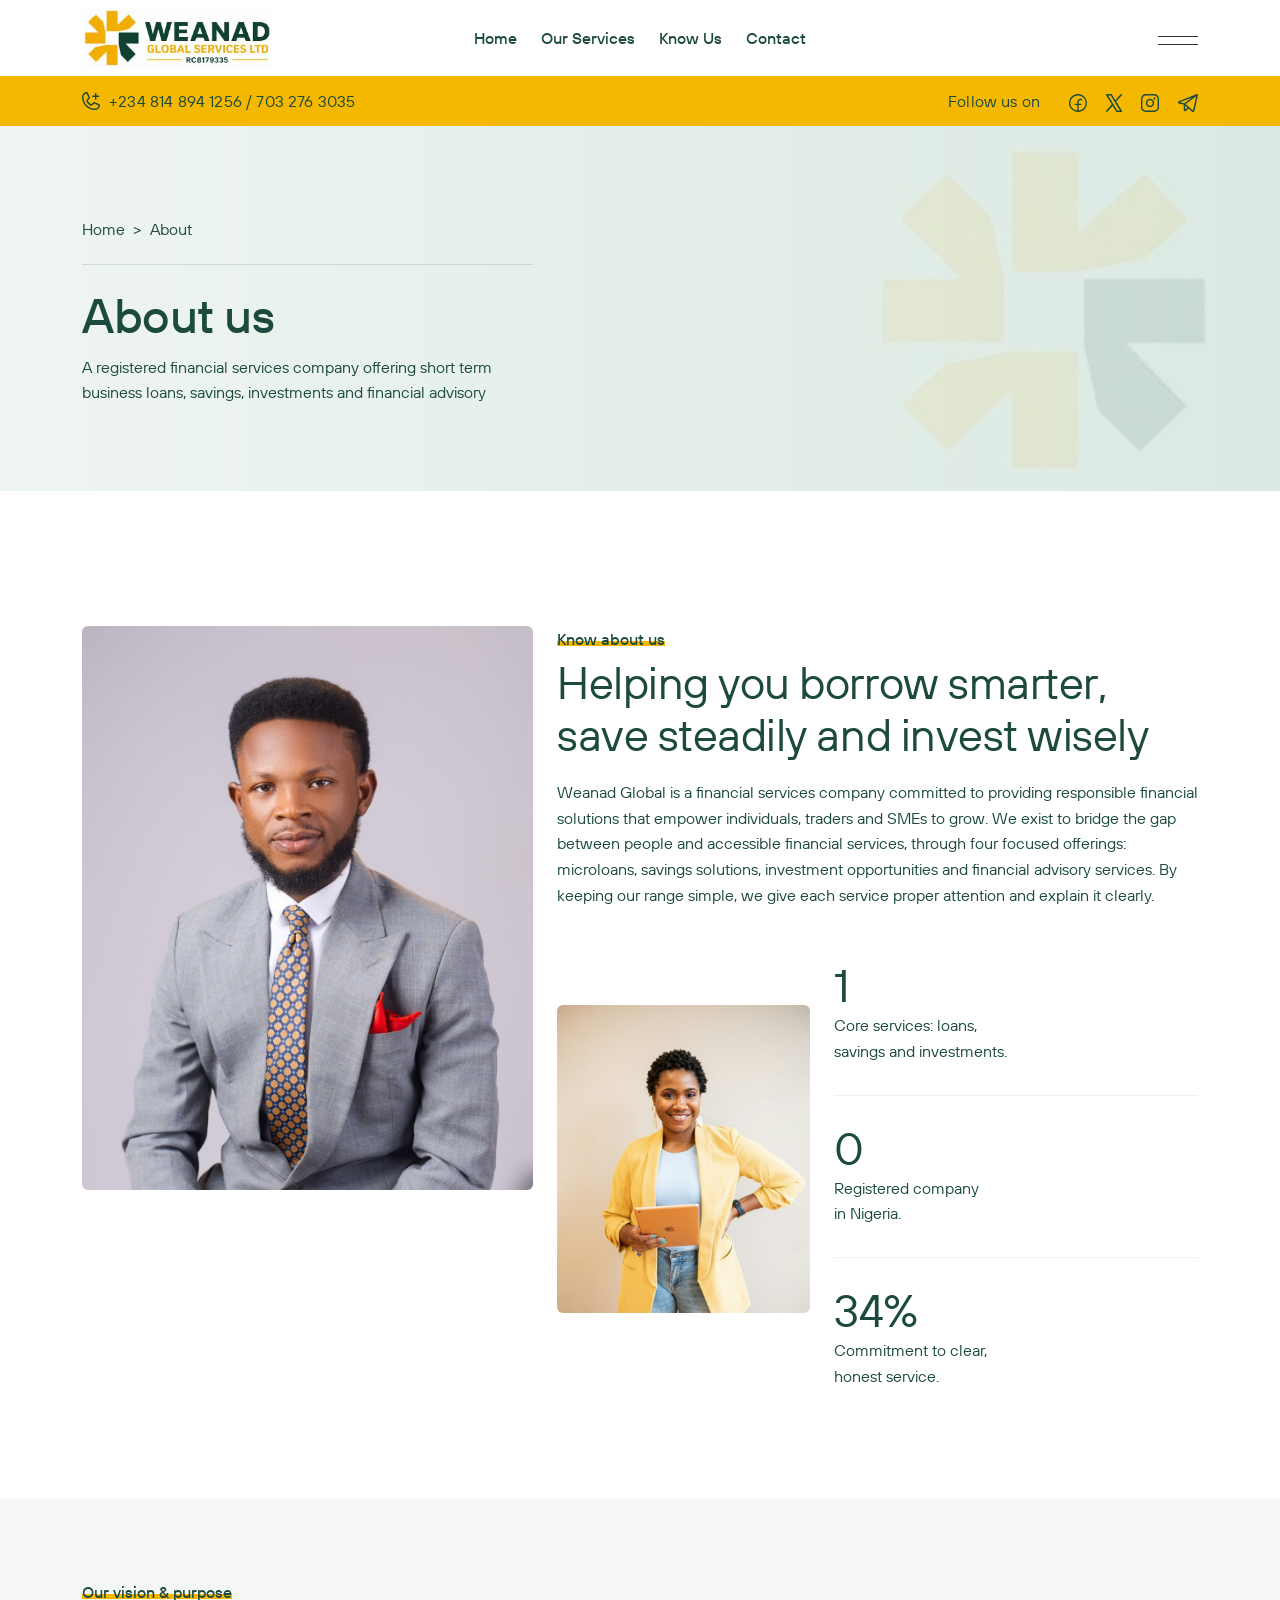
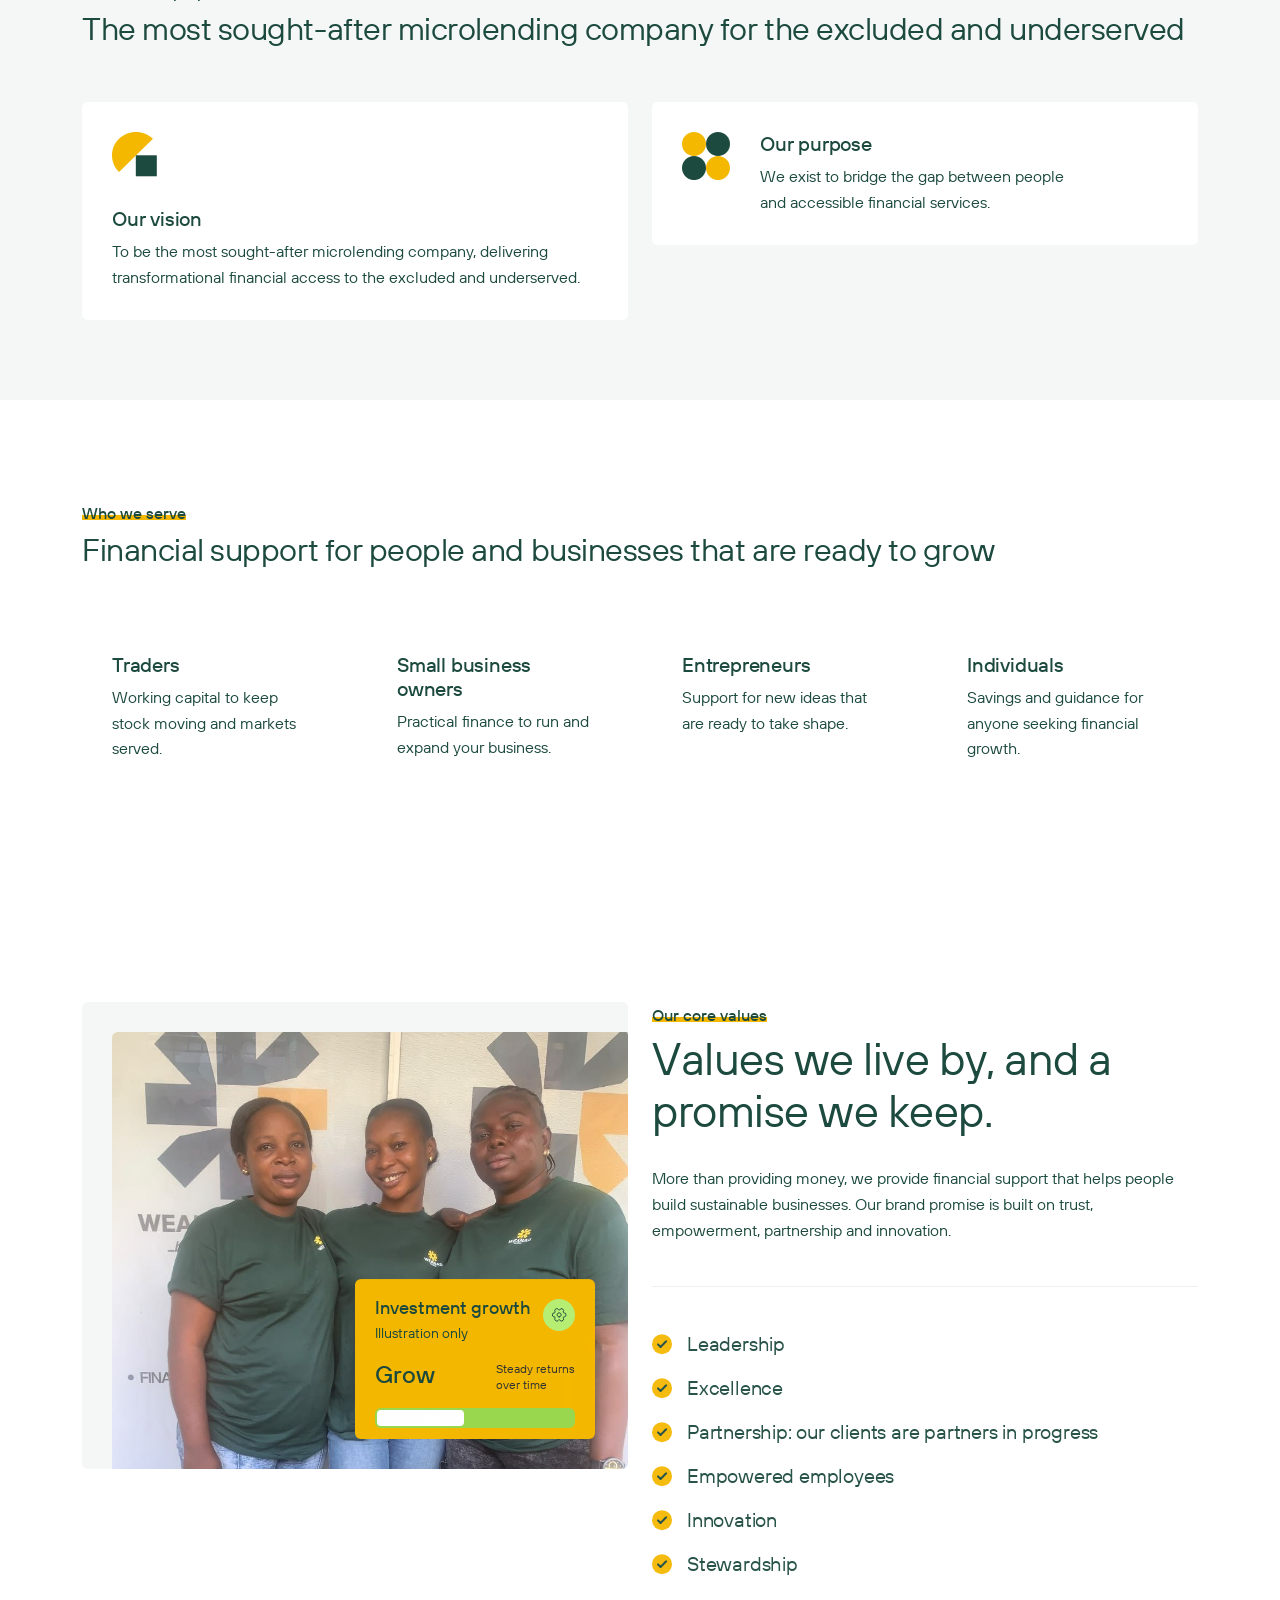
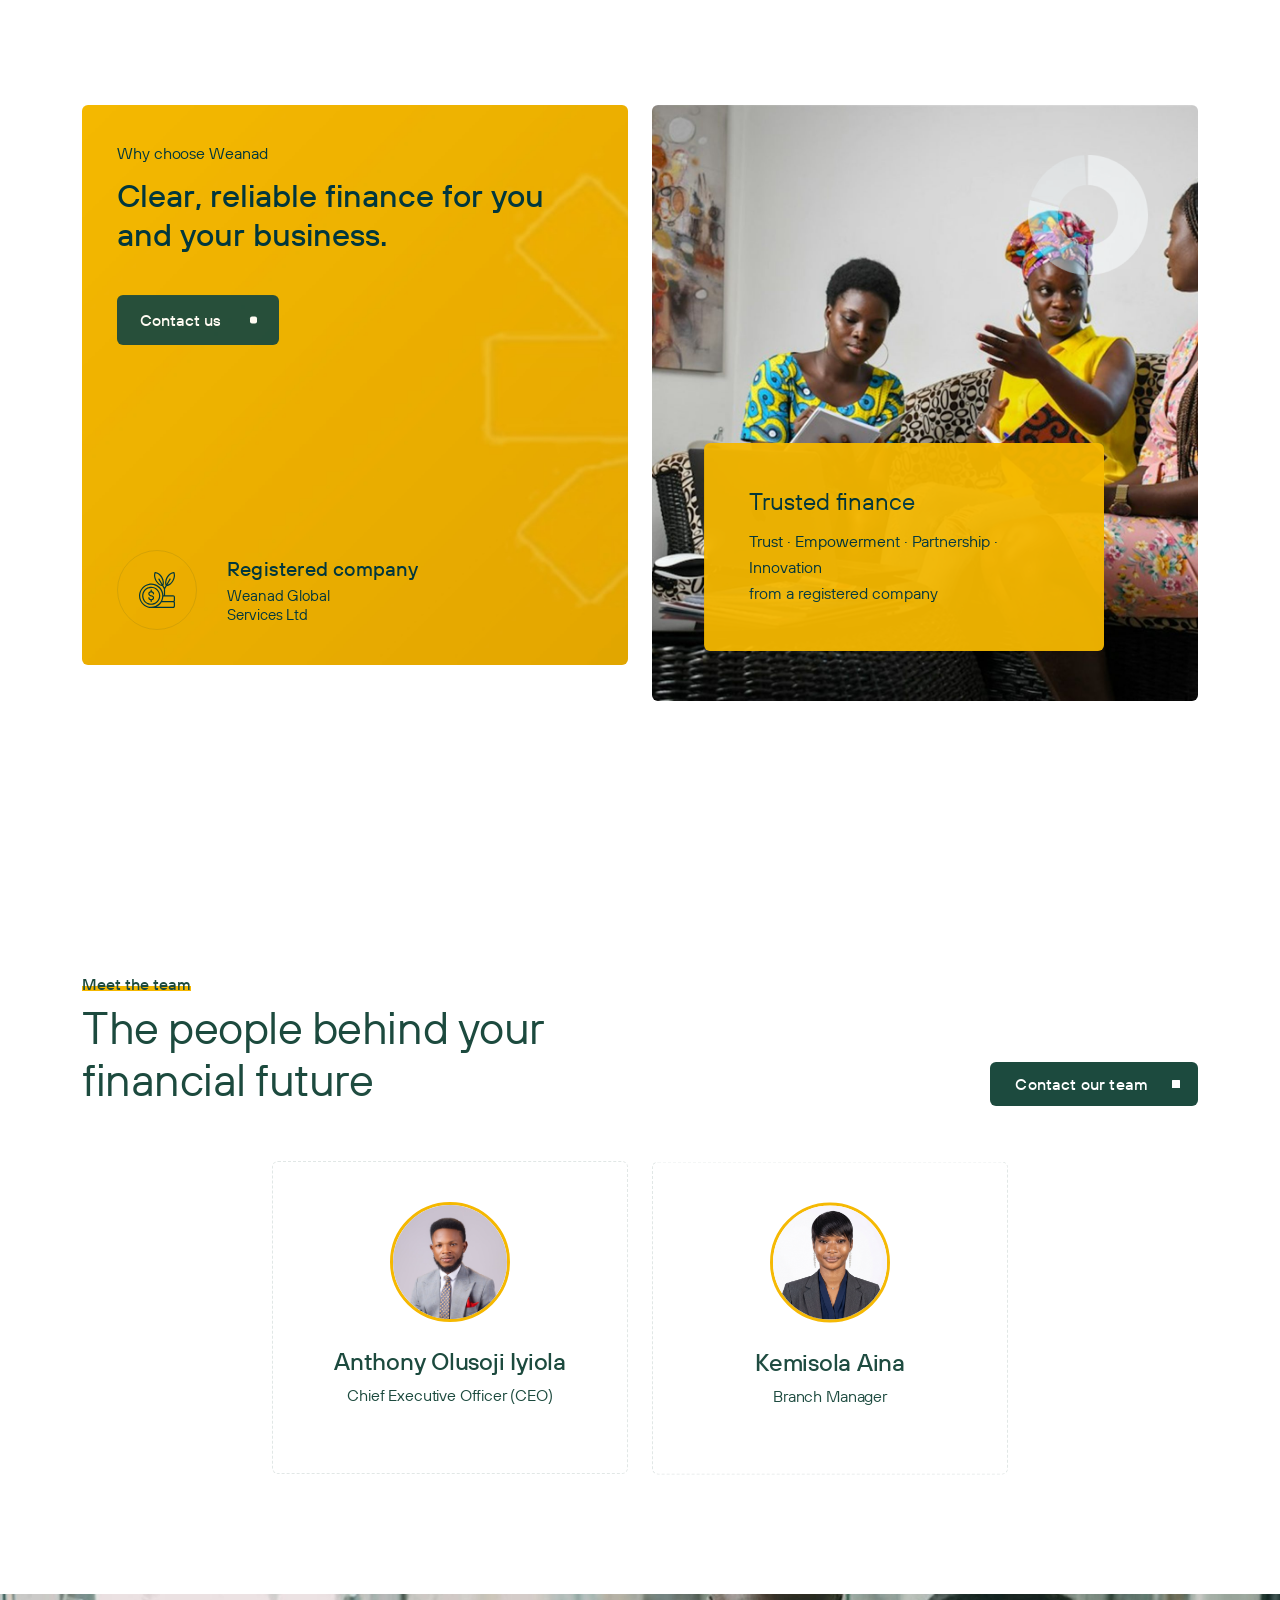
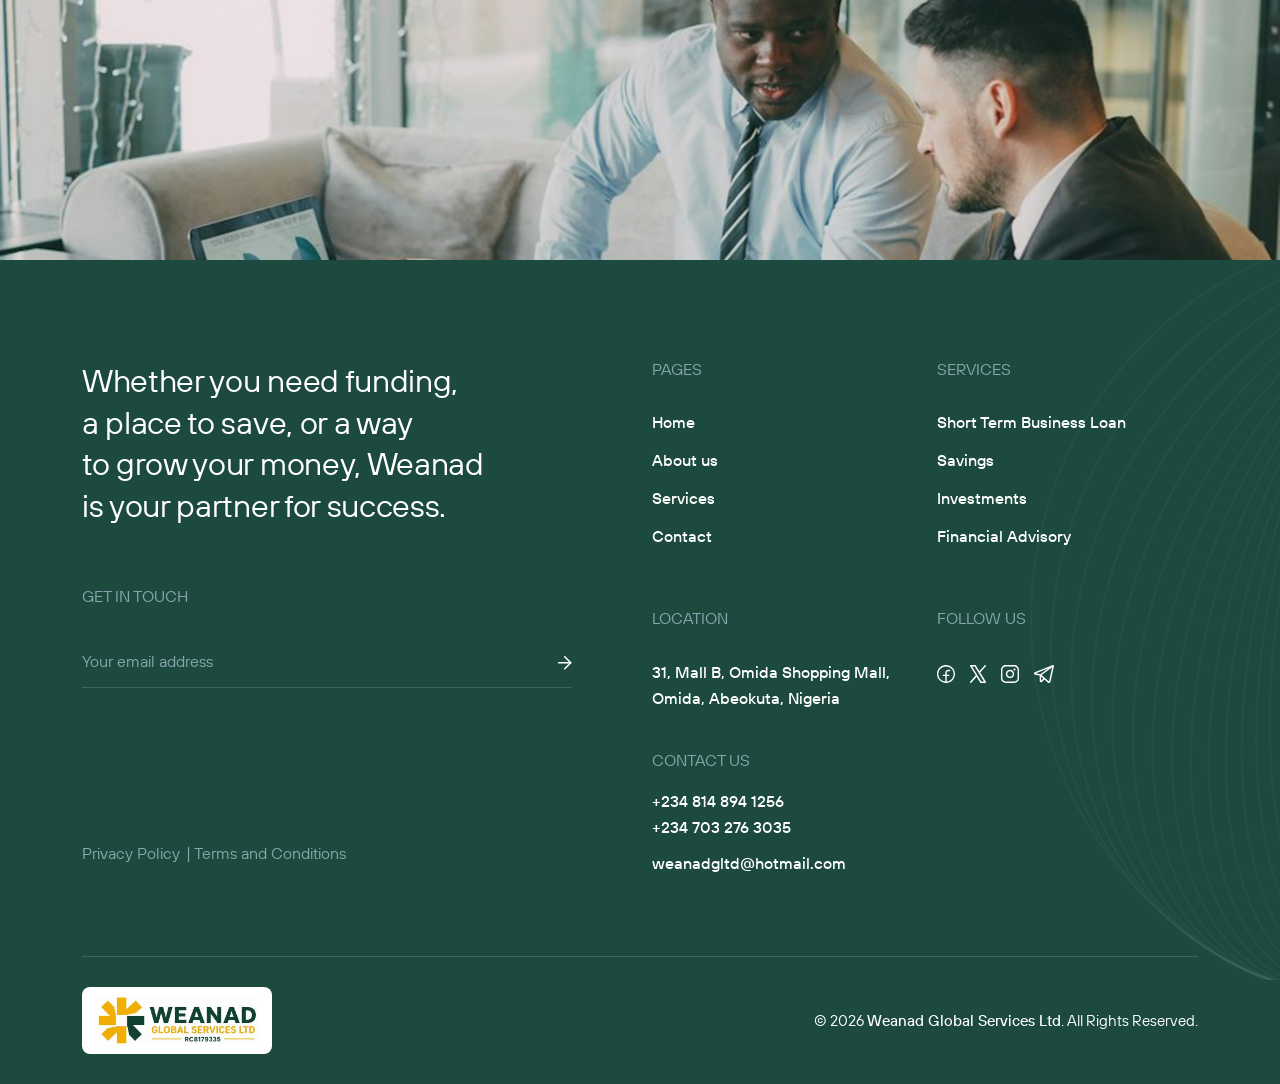
==== commit 457a2dd9: "Rename header menu labels: Know Us, Our Services (links unchanged) Co-Authored-By: Claude Sonnet 5.5" ====
--- a/about.html
+++ b/about.html
@@ -227,7 +227,7 @@
                            <ul>
                               <li><a href="index.html">Home</a></li>
                               <li class="has-dropdown">
-                                 <a href="service.html">Services</a>
+                                 <a href="service.html">Our Services</a>
                                  <ul class="tp-submenu submenu">
                                     <li><a href="service-loan.html">Short Term Business Loan</a></li>
                                     <li><a href="service-savings.html">Savings</a></li>
@@ -236,7 +236,7 @@
                                     <li><a href="service.html">All Services</a></li>
                                  </ul>
                               </li>
-                              <li><a href="about.html">About</a></li>
+                              <li><a href="about.html">Know Us</a></li>
                               <li><a href="contact.html">Contact</a></li>
                            </ul>
                         </nav>
